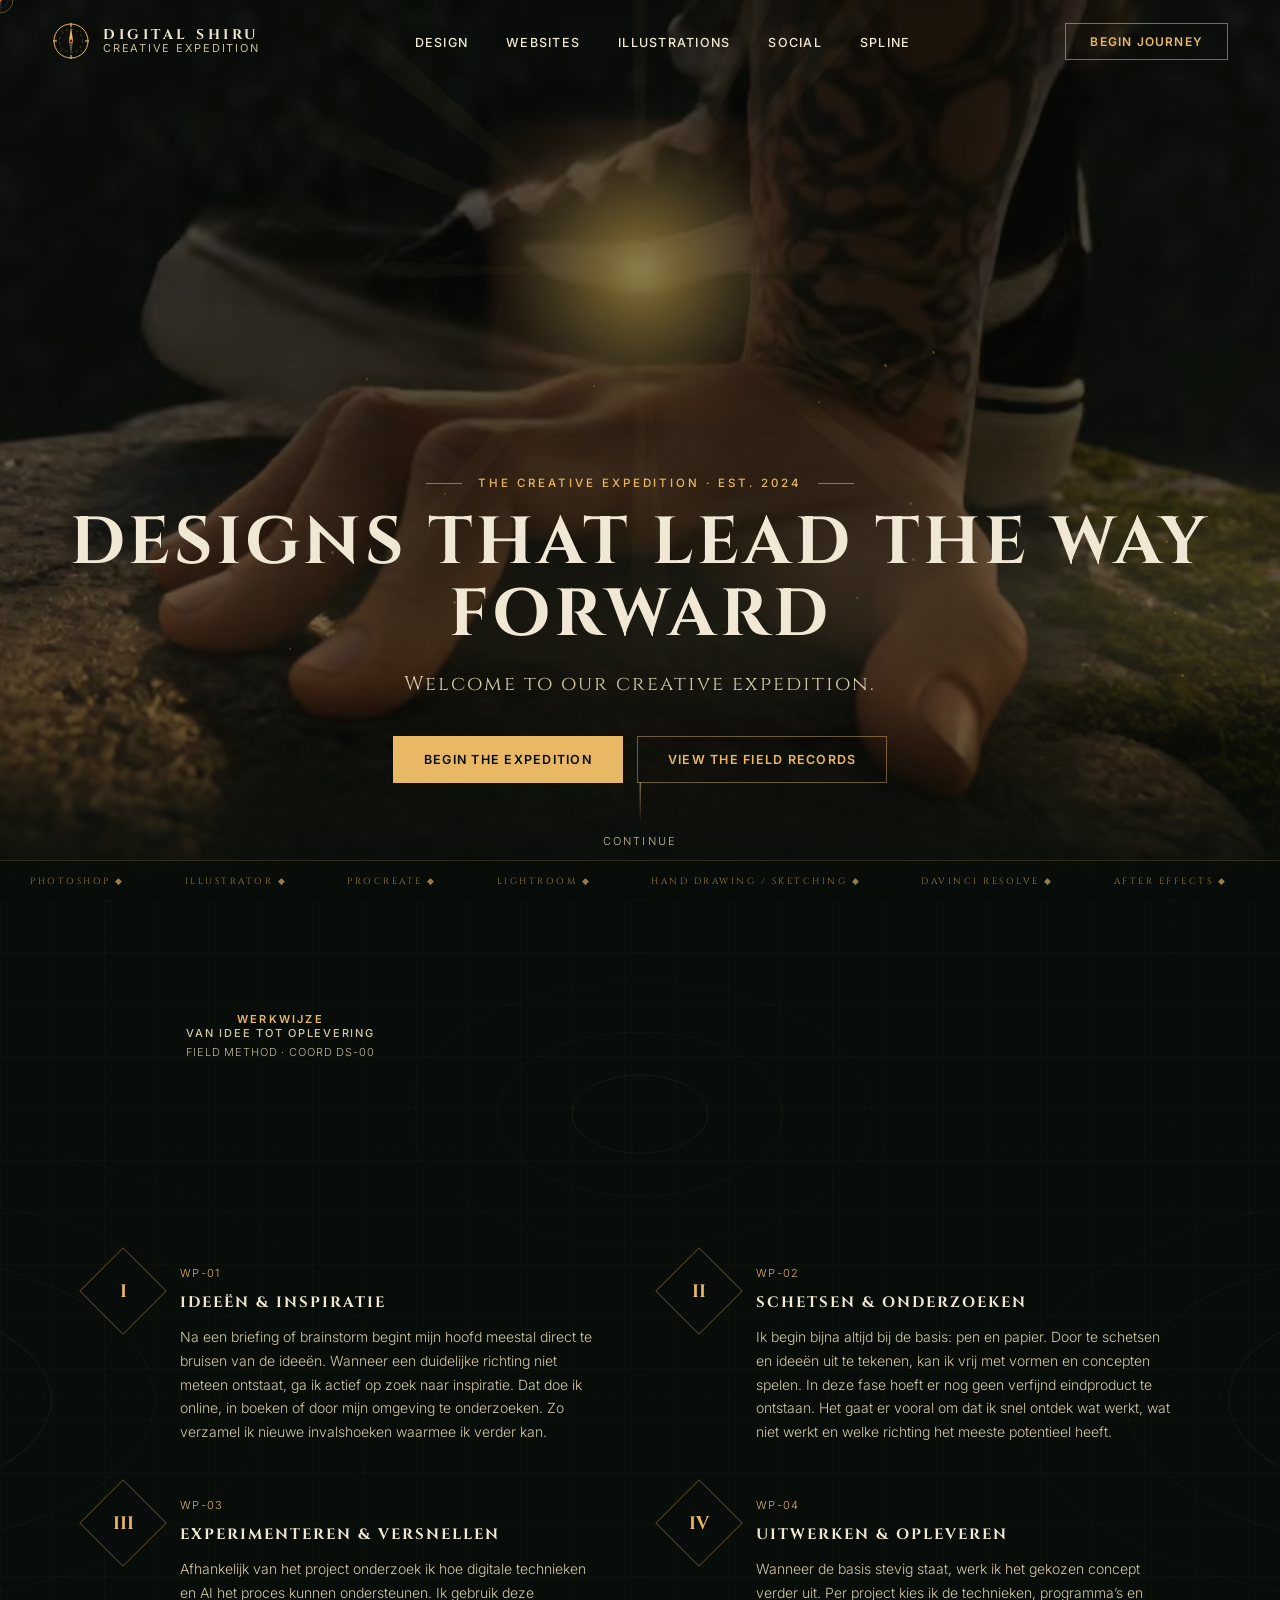
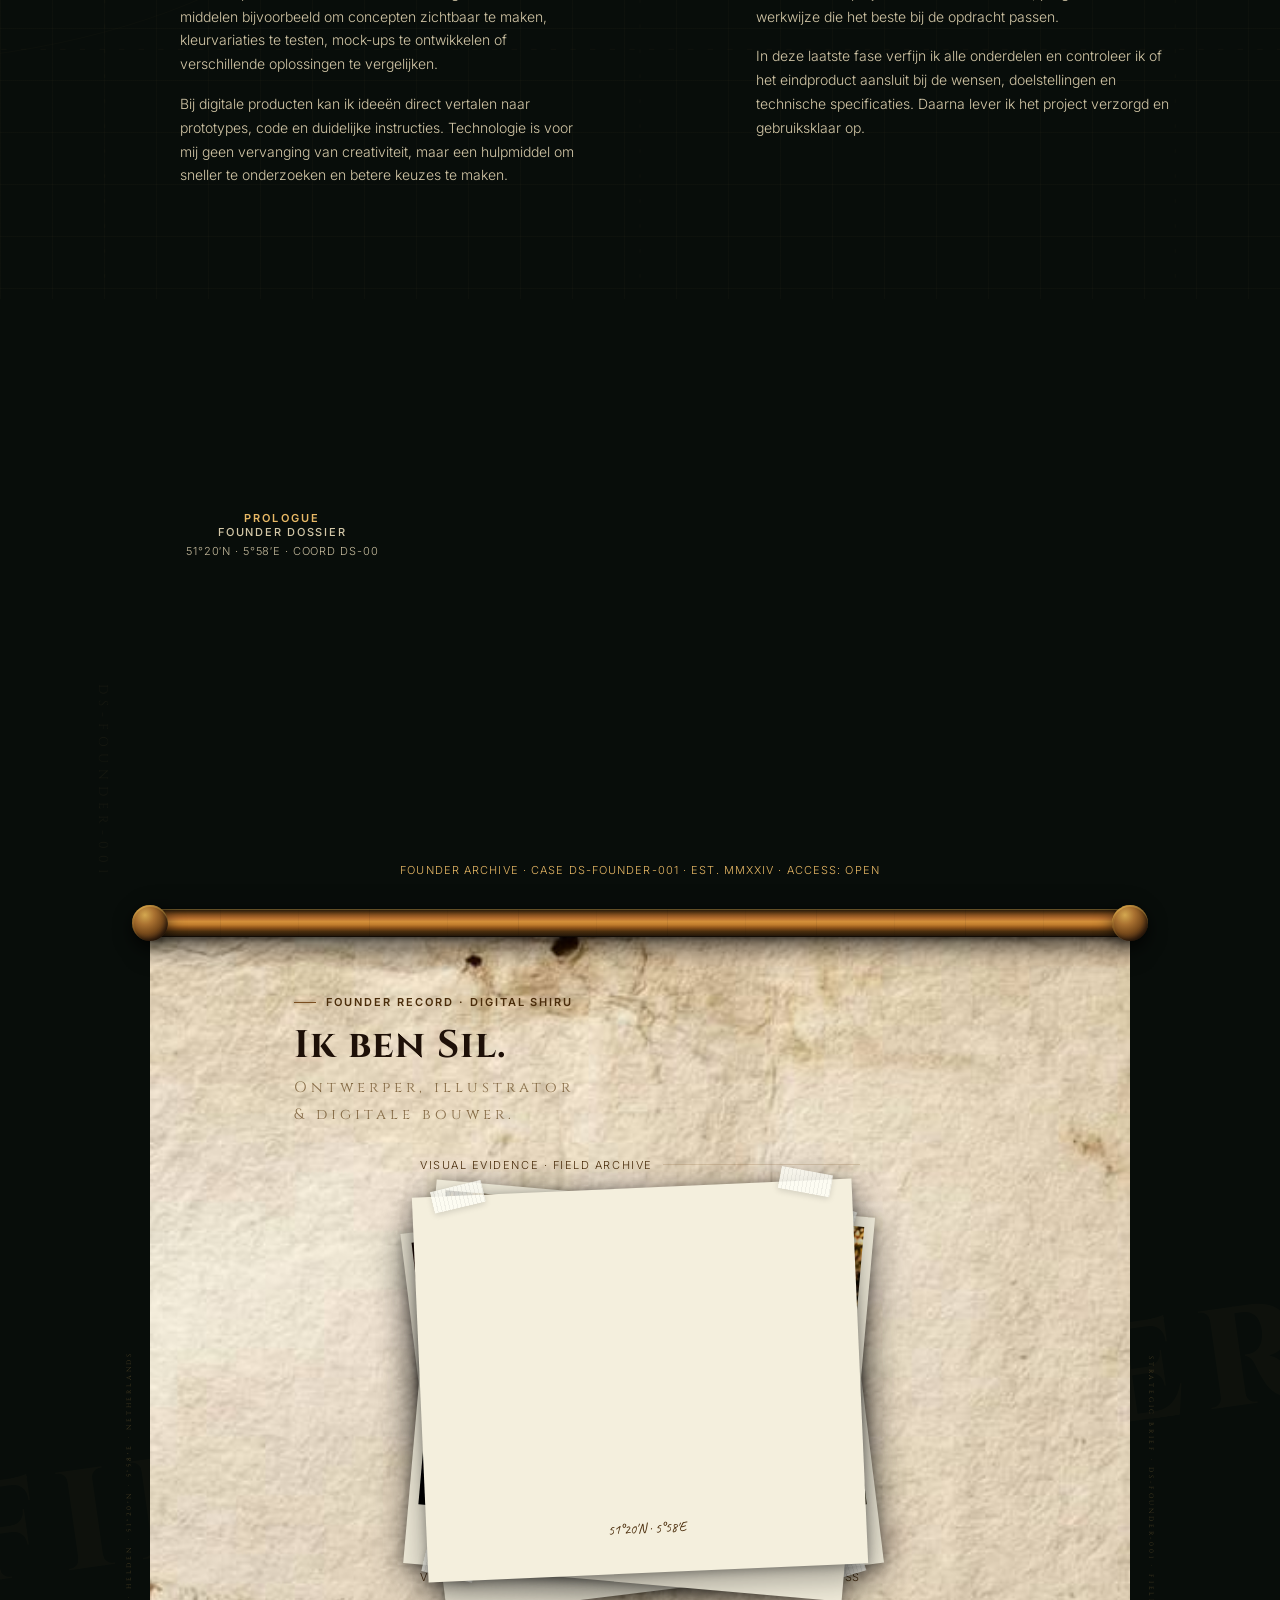
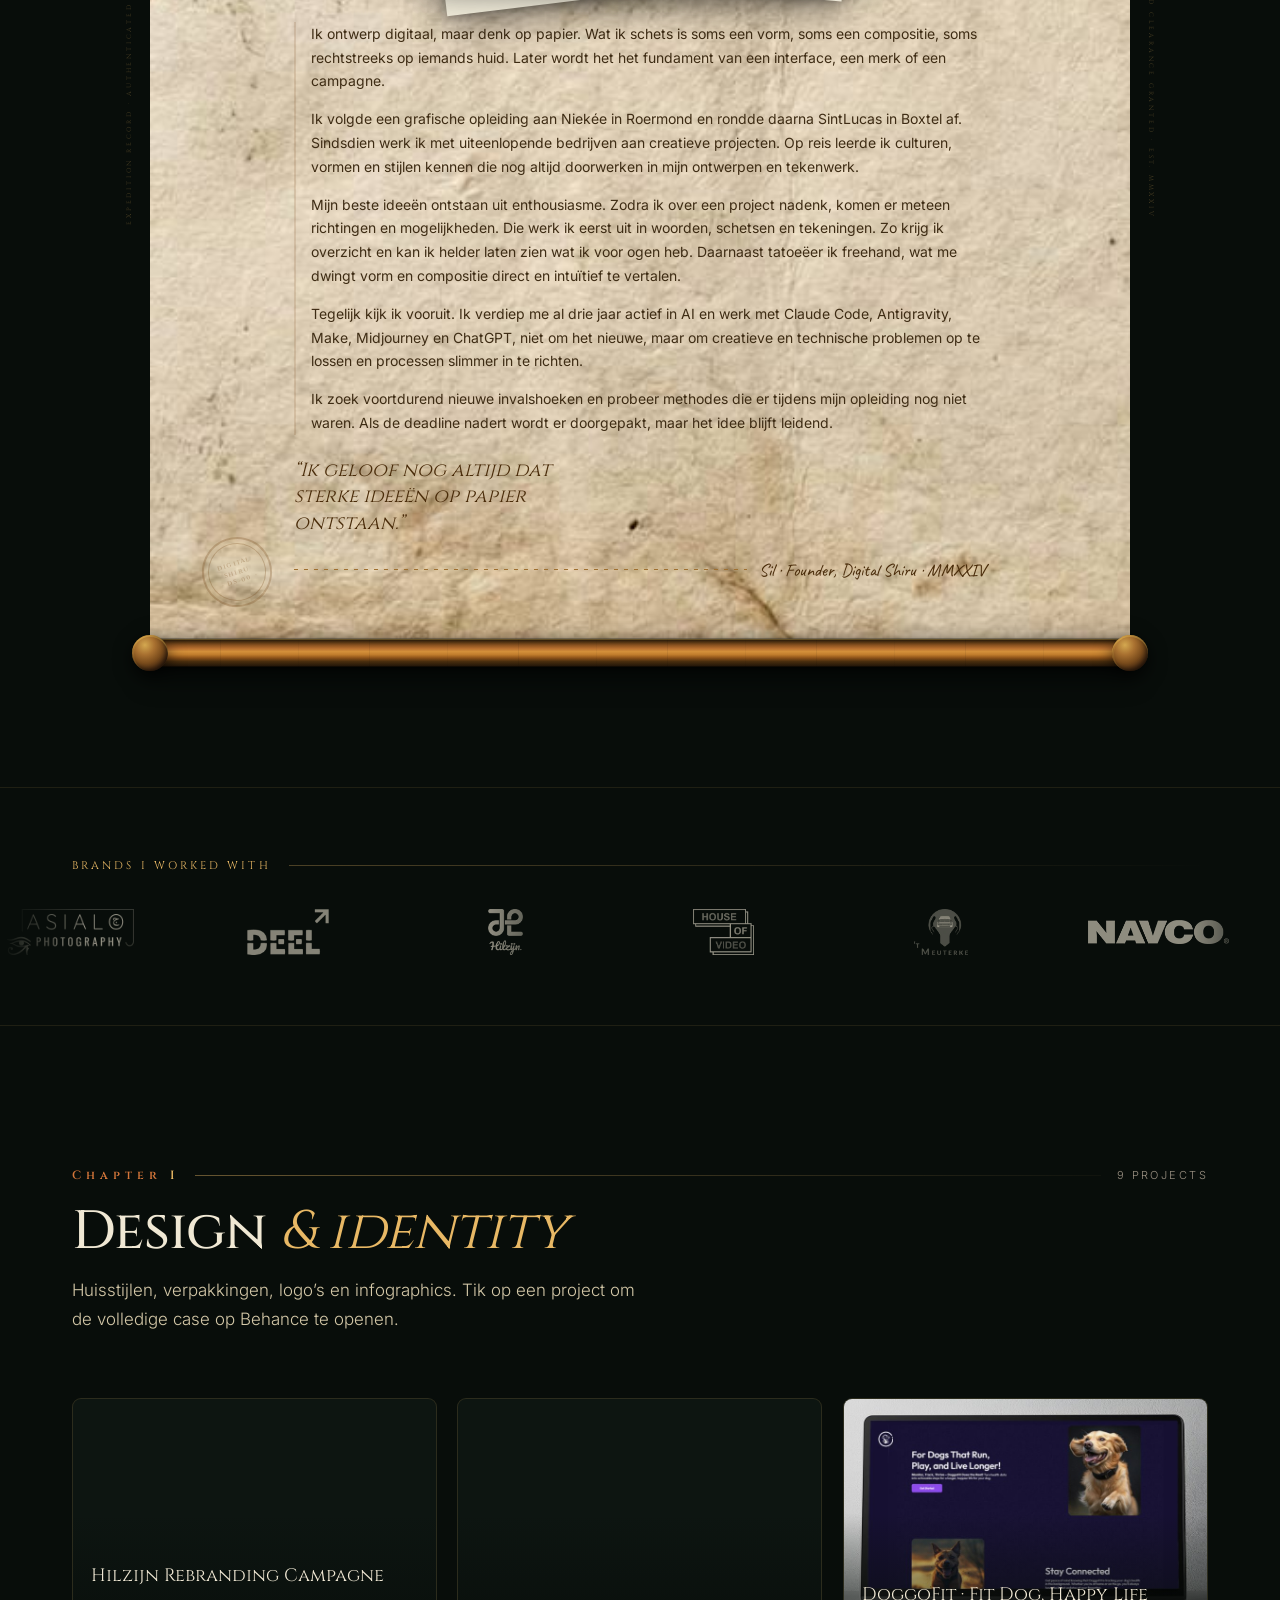
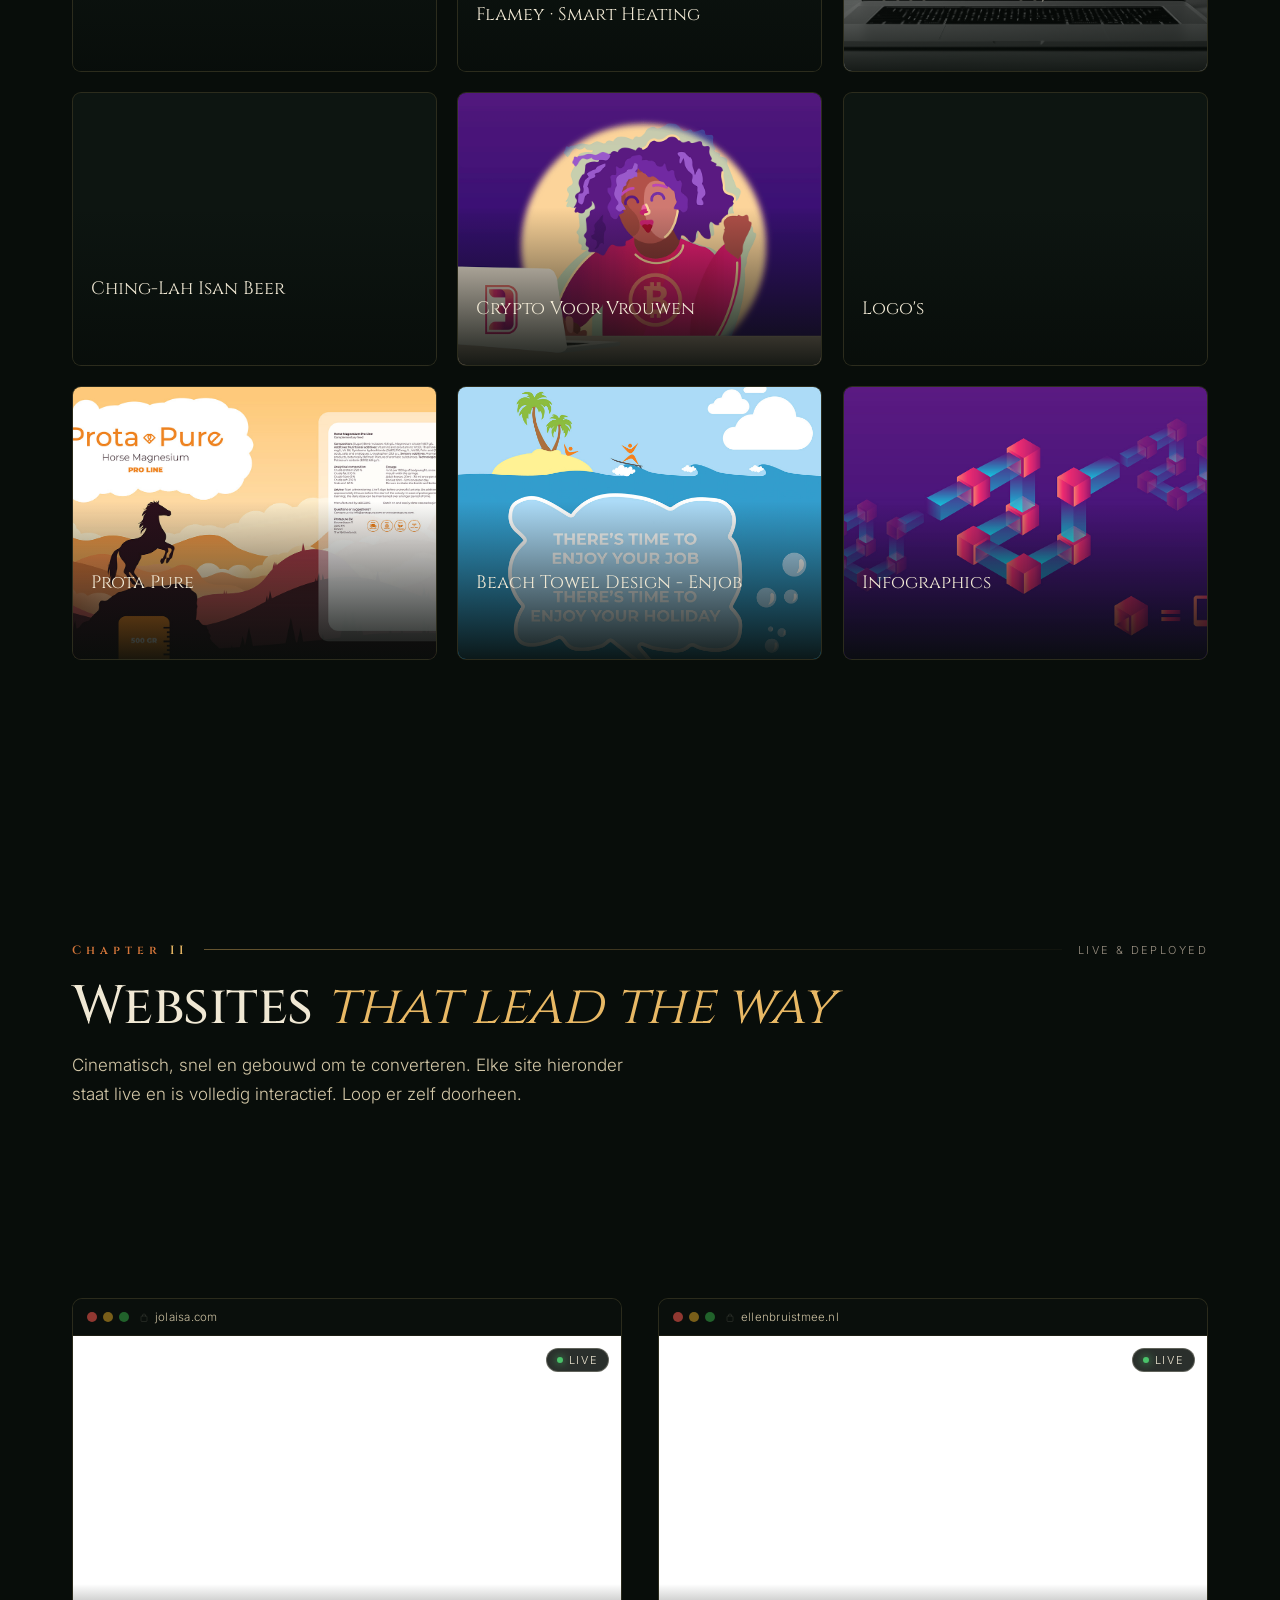
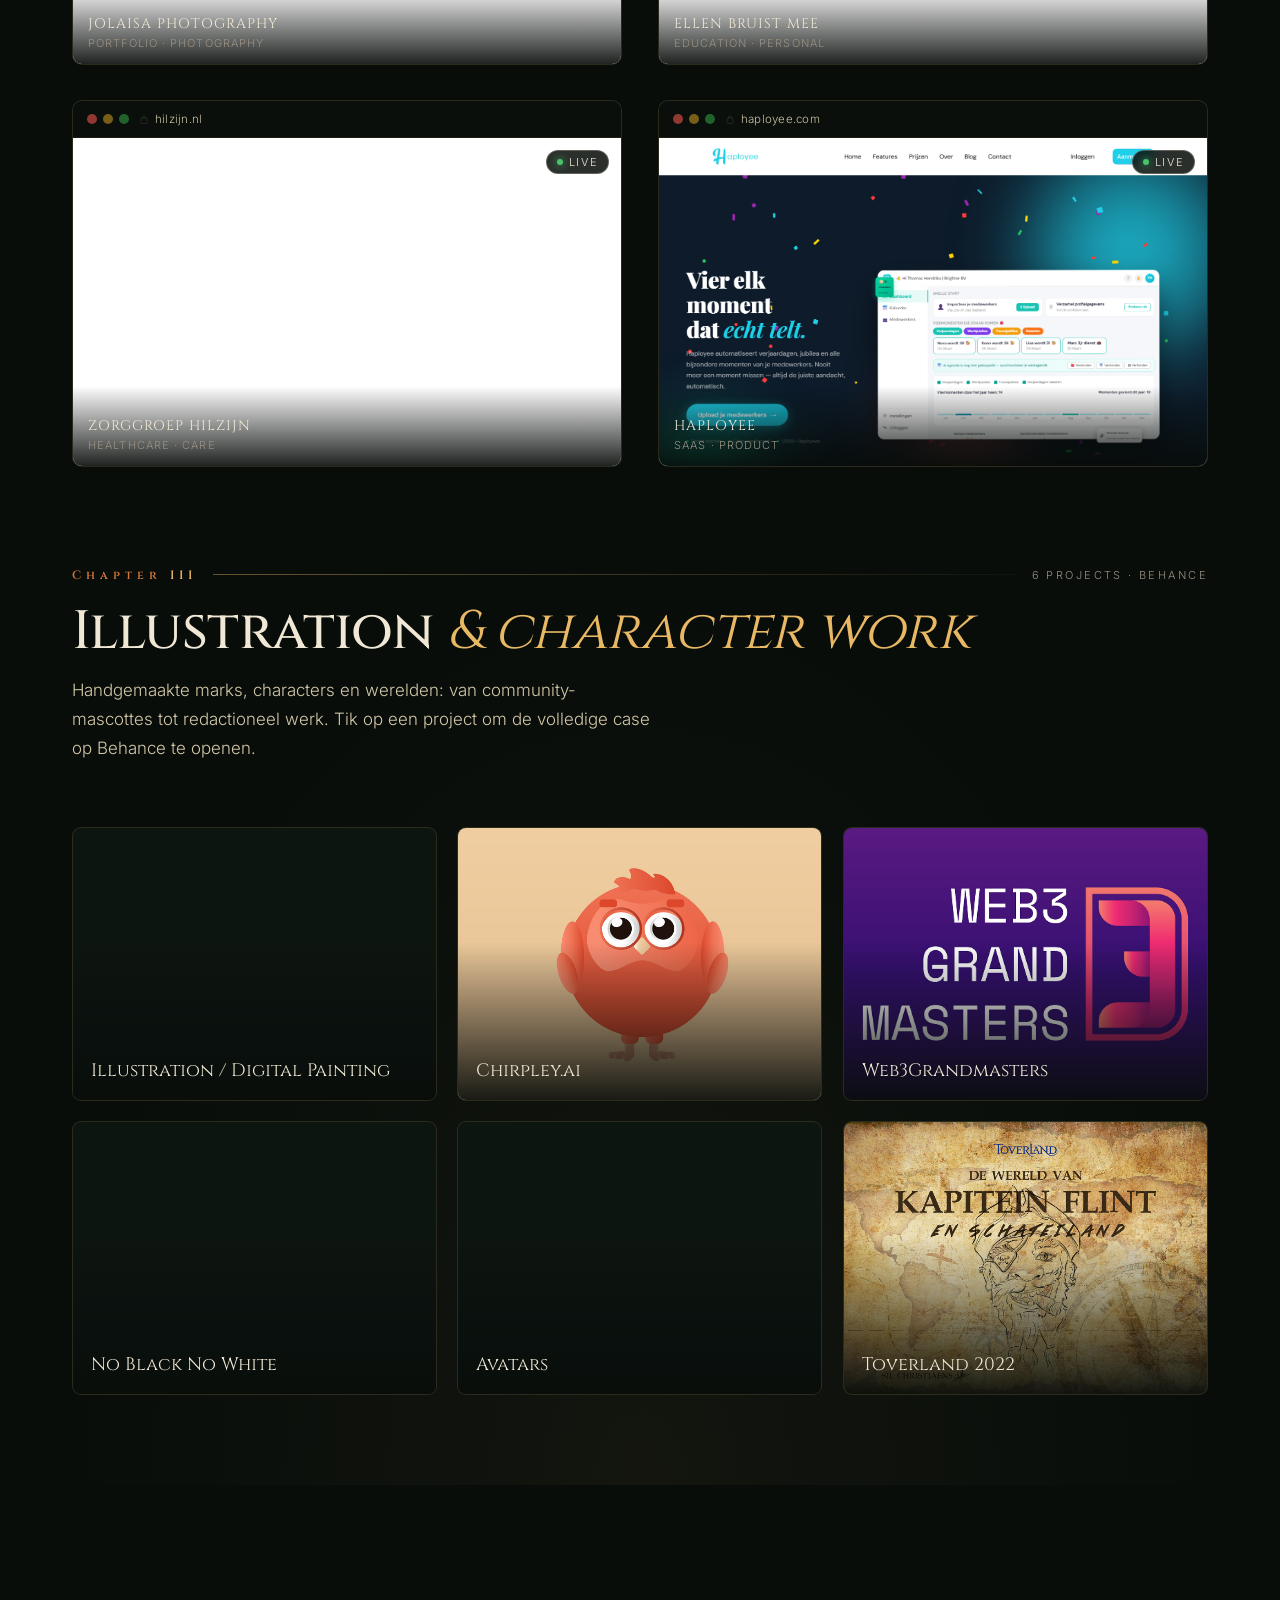
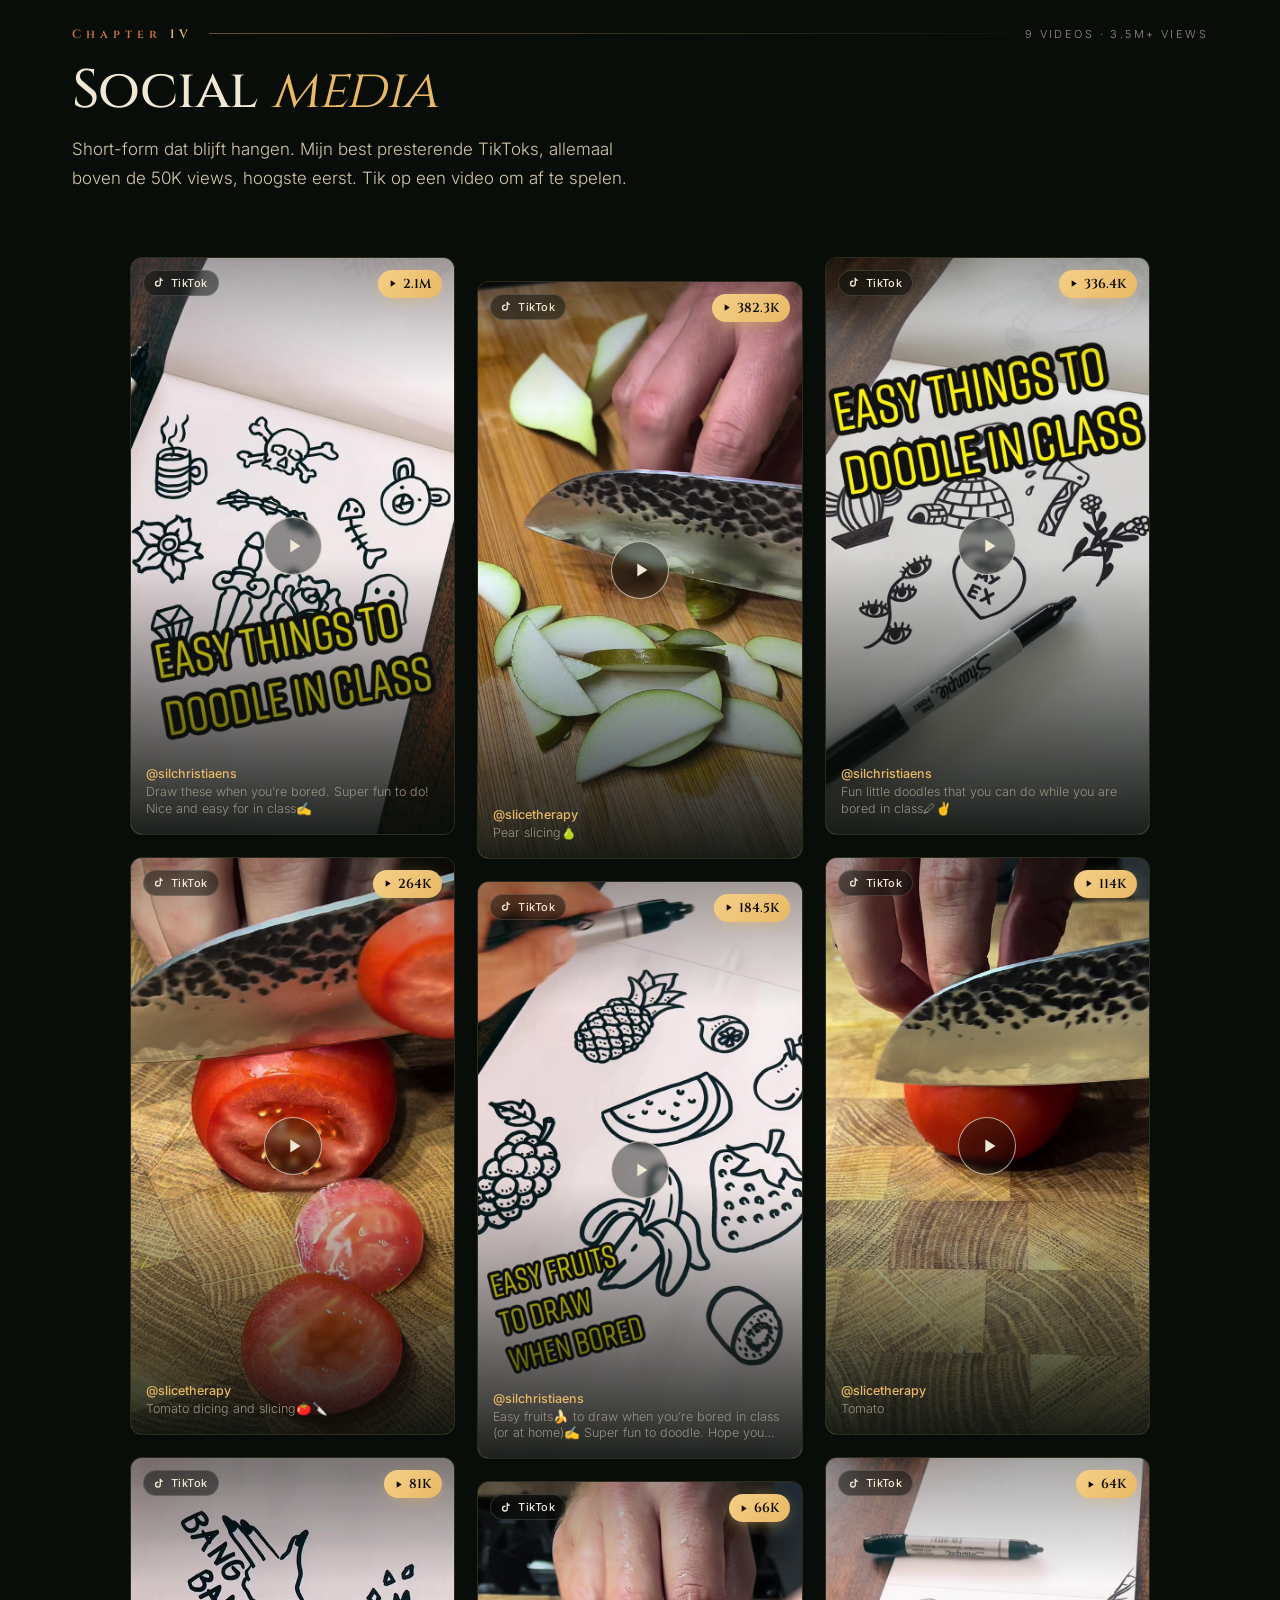
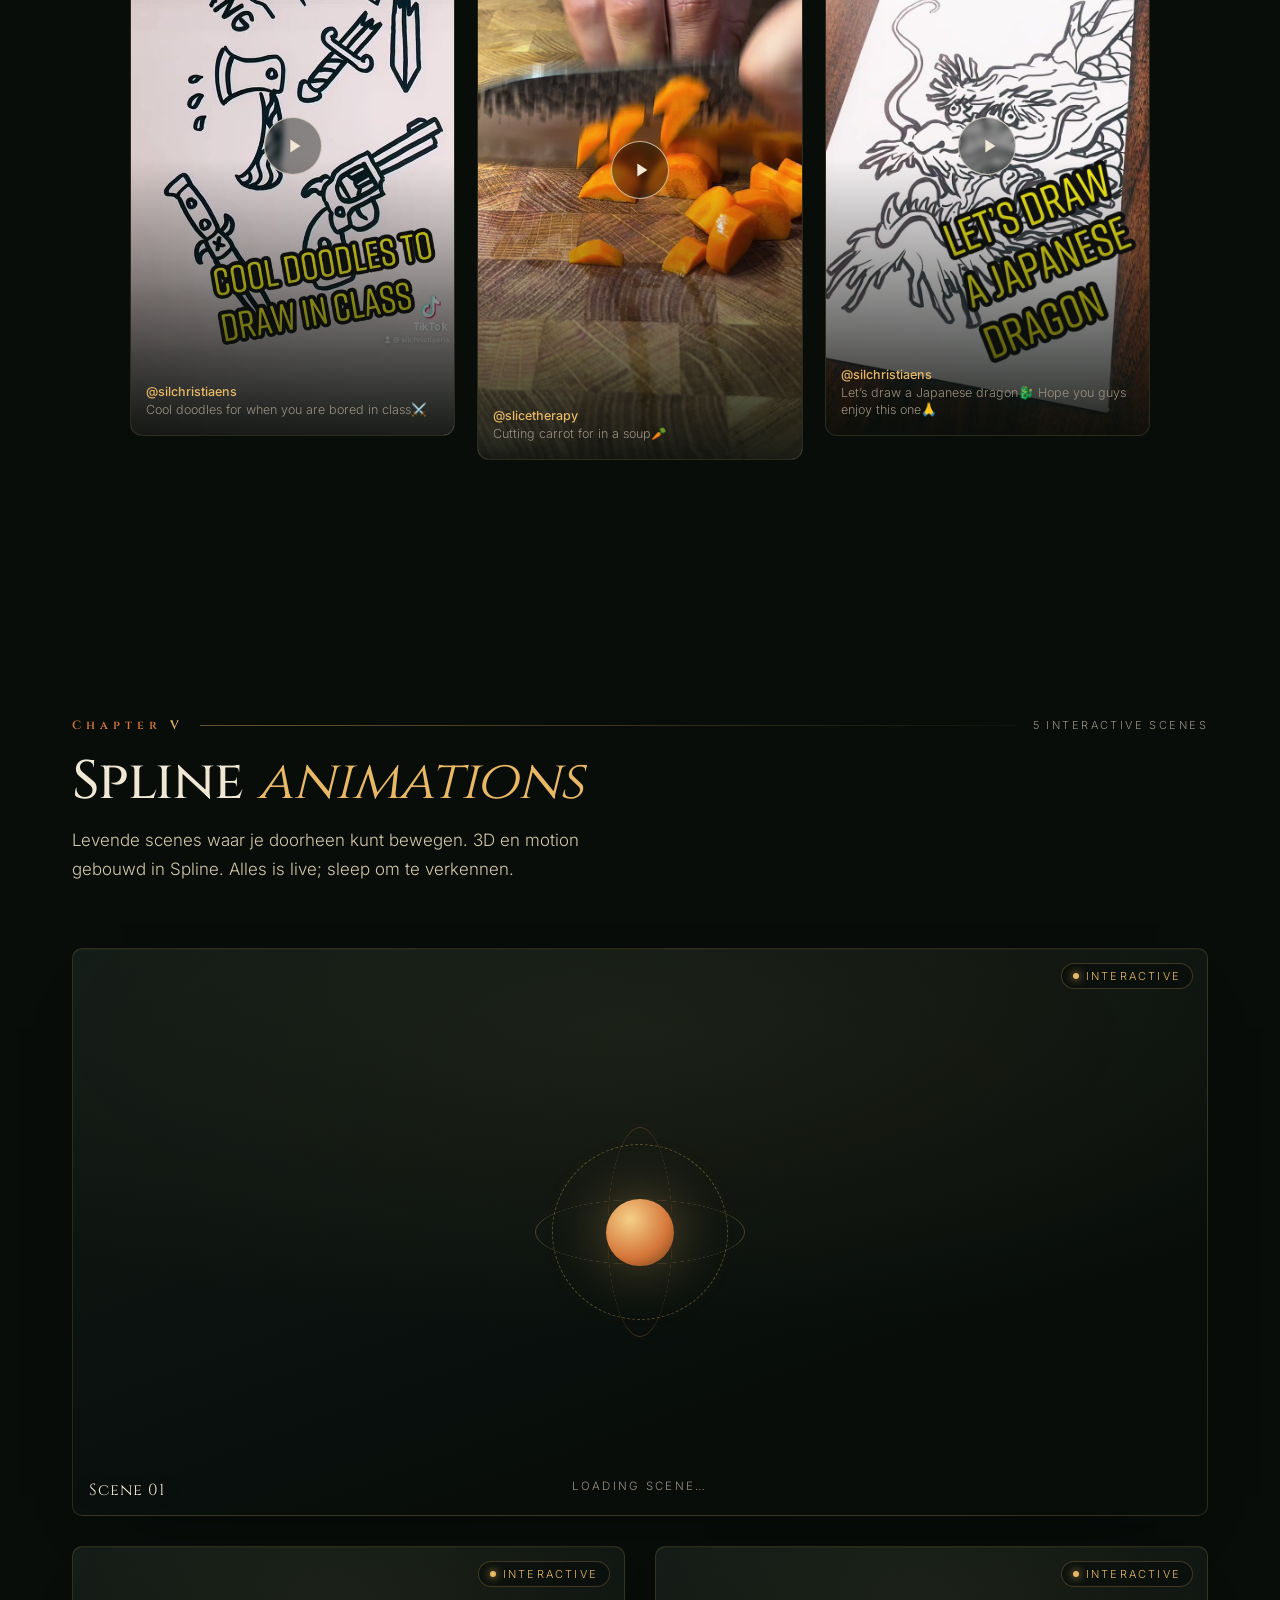
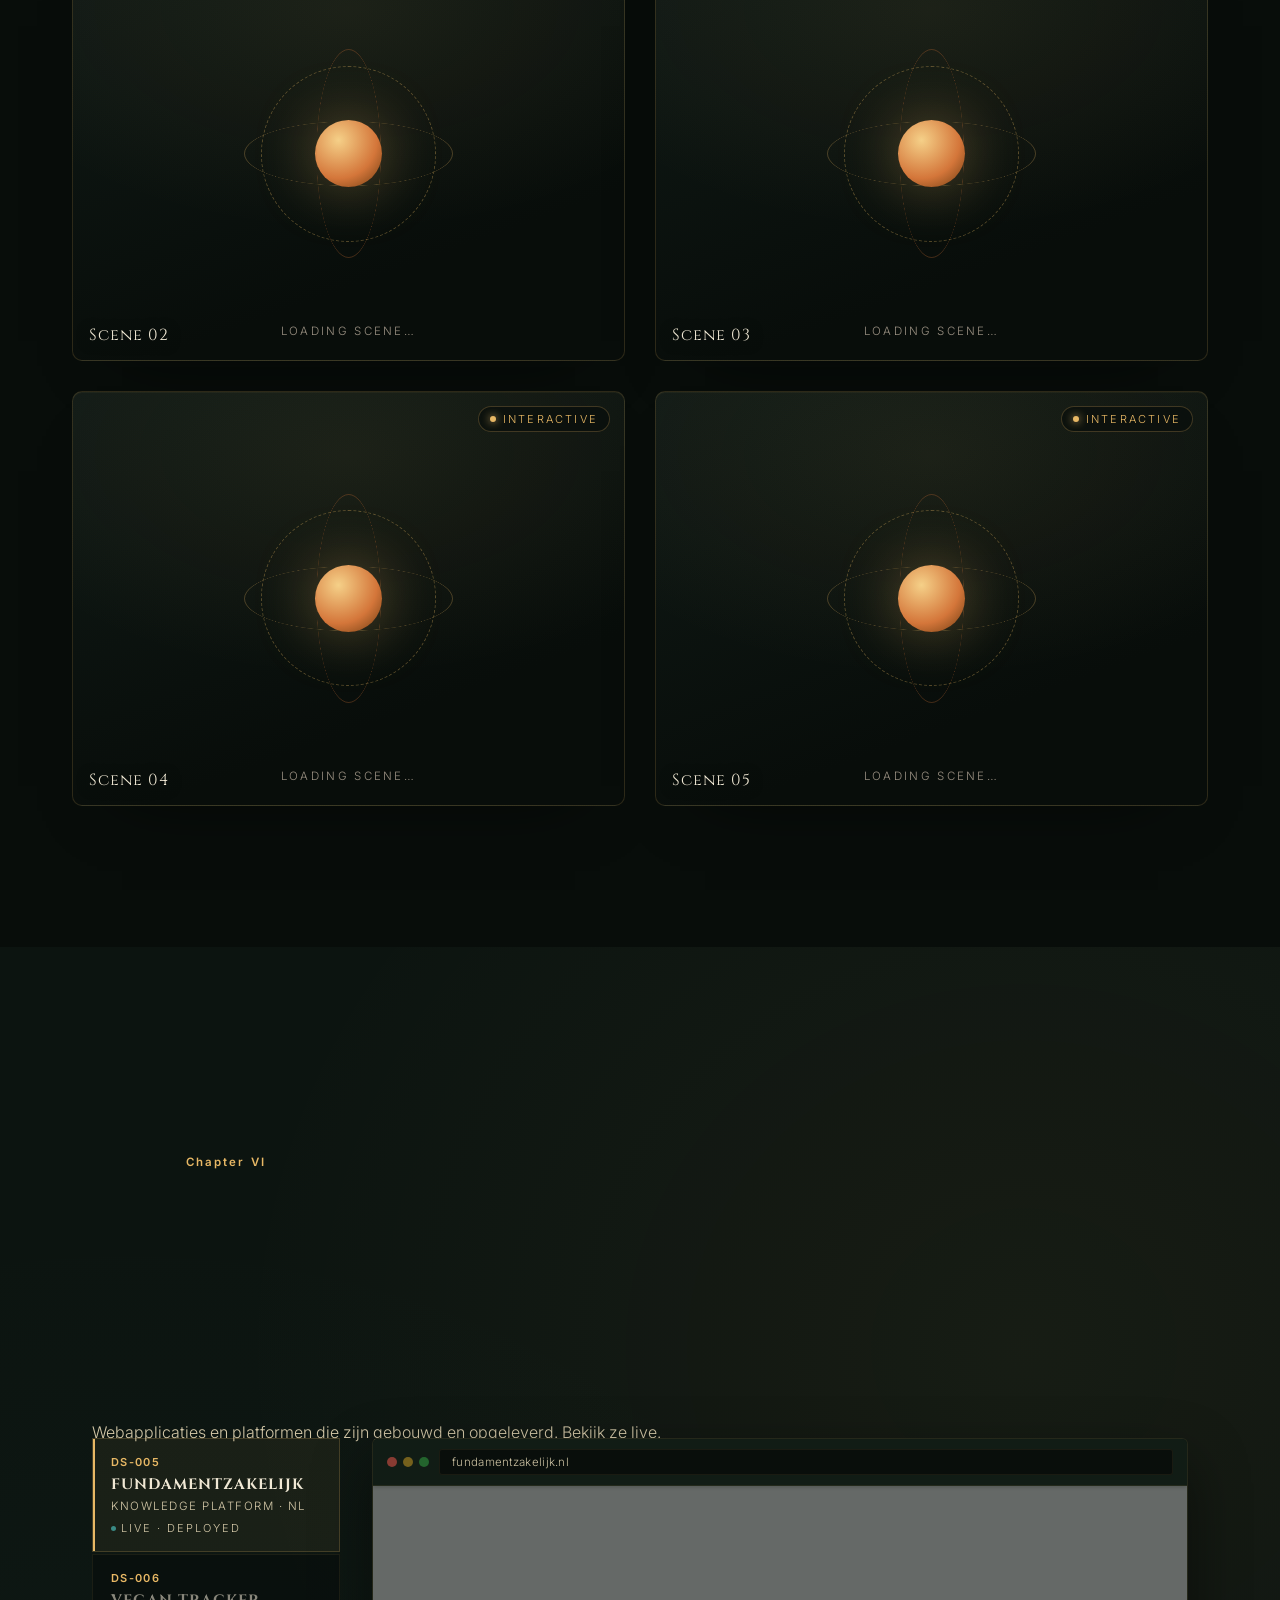
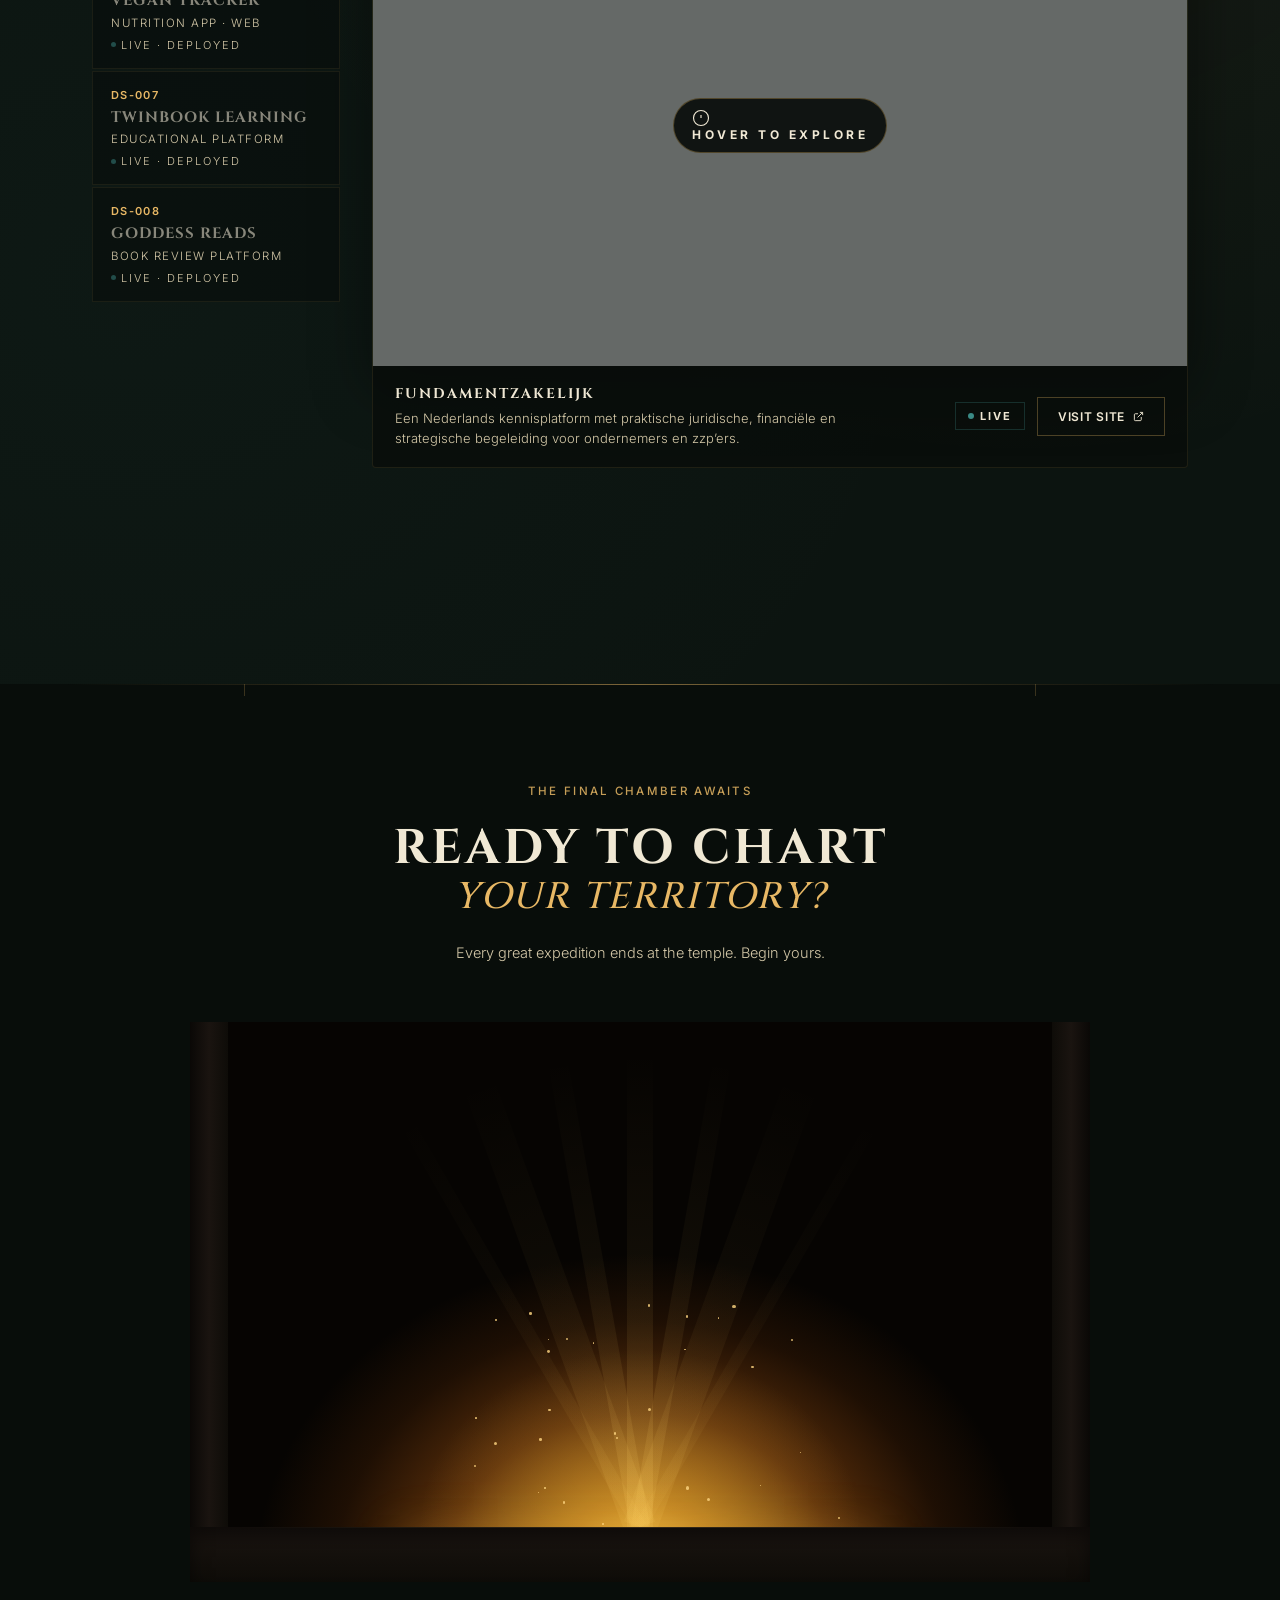
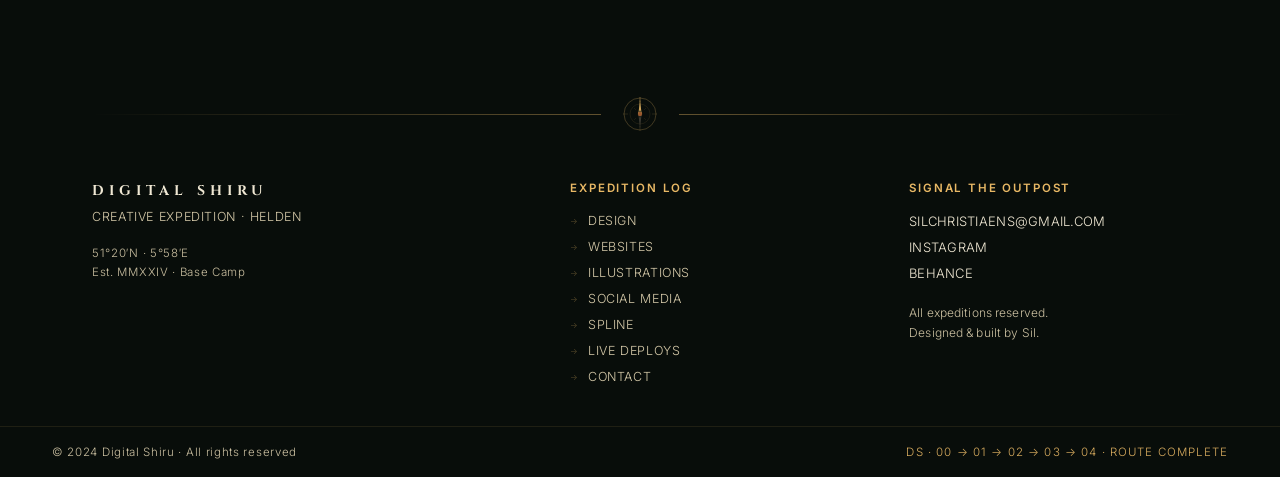
==== index.html @ f734ce42 "Remove dossier band, wire form to Netlify, add favicon, optimise DoggoFit About: dropped the whole d" ====
<!DOCTYPE html>
<html lang="nl">
<head>
  <meta charset="UTF-8" />
  <meta name="viewport" content="width=device-width, initial-scale=1.0" />
  <link rel="icon" href="/favicon.svg" type="image/svg+xml" />
  <link rel="icon" href="/favicon-32.png" sizes="32x32" type="image/png" />
  <link rel="apple-touch-icon" href="/apple-touch-icon.png" />
  <title>Digital Shiru · Creative Expedition</title>
  <meta name="description" content="Cinematic web design and intelligent automation. Welcome to the creative expedition." />
  <link rel="preconnect" href="https://fonts.googleapis.com" />
  <link rel="preconnect" href="https://fonts.gstatic.com" crossorigin />
  <link href="https://fonts.googleapis.com/css2?family=Cinzel:ital,wght@0,400;0,500;0,700;0,800;1,400;1,500;1,700&family=Inter:wght@300;400;500&family=Caveat:wght@500;700&display=swap" rel="stylesheet" />
  <style>
    /* ============================================================
       CSS CUSTOM PROPERTIES — ATMOSPHERIC COLOUR SYSTEM
    ============================================================ */
    :root {
      --sky-top:      #1a2438;
      --sky-mid:      #3d4a5c;
      --sky-low:      #8a7a5c;
      --horizon:      #e8b865;
      --gold:         #e8b865;
      --gold-hi:      #f5d088;
      --ember:        #d4763a;
      --jungle-dark:  #15201a;
      --jungle-deep:  #2a3d2e;
      --bg:           #080d0a;
      --bg-tinted:    #0c1410;
      --stone:        #5a5448;
      --stone-dark:   #2a2620;
      --paper:        #f0e8d4;
      --paper-muted:  #d4c8a8;
      --teal:         #3a8a85;
    }

    /* ============================================================
       RESET & BASE
    ============================================================ */
    *, *::before, *::after { box-sizing: border-box; margin: 0; padding: 0; }
    html { scroll-behavior: smooth; }
    body {
      background: var(--bg);
      color: var(--paper);
      font-family: 'Inter', sans-serif;
      font-weight: 300;
      cursor: none;
      overflow-x: hidden;
      -webkit-font-smoothing: antialiased;
    }
    a, button, [role="button"] { cursor: none; }
    img, svg { display: block; }

    /* ============================================================
       CUSTOM CURSOR
    ============================================================ */
    /* Compass cursor */
    .cursor-compass {
      position: fixed;
      width: 28px;
      height: 28px;
      pointer-events: none;
      z-index: 9999;
      transform: translate(-50%, -50%);
      will-change: left, top;
    }
    .cursor-compass.on-link { filter: drop-shadow(0 0 5px rgba(232,184,101,0.55)); }
    .cursor-compass.on-link .compass-ring { stroke: rgba(232,184,101,0.85); }

    /* Trail dots */
    @keyframes trail-fade {
      0%   { opacity: 0.5; transform: translate(-50%,-50%) scale(1); }
      100% { opacity: 0;   transform: translate(-50%,-50%) scale(0); }
    }
    .cursor-trail-dot {
      position: fixed;
      width: 3px; height: 3px;
      border-radius: 50%;
      border: 1px solid rgba(232,184,101,0.55);
      pointer-events: none;
      z-index: 9995;
      transform: translate(-50%,-50%);
      animation: trail-fade 0.65s ease-out forwards;
    }

    /* ============================================================
       NAVIGATION
    ============================================================ */
    #nav {
      position: fixed;
      top: 0; left: 0; right: 0;
      z-index: 1000;
      padding: 22px 52px;
      display: flex;
      align-items: center;
      justify-content: space-between;
      transition: background 0.5s ease, backdrop-filter 0.5s ease, padding 0.35s ease, border-color 0.5s ease;
      border-bottom: 1px solid transparent;
    }
    #nav.scrolled {
      background: rgba(8, 13, 10, 0.88);
      backdrop-filter: blur(18px);
      -webkit-backdrop-filter: blur(18px);
      padding: 14px 52px;
      border-bottom-color: rgba(232, 184, 101, 0.1);
    }

    .nav-logo { display: flex; align-items: center; gap: 13px; text-decoration: none; }
    @keyframes compass-spin {
      0%   { transform: rotate(0deg); }
      15%  { transform: rotate(38deg); }
      35%  { transform: rotate(22deg); }
      55%  { transform: rotate(62deg); }
      75%  { transform: rotate(44deg); }
      100% { transform: rotate(360deg); }
    }
    .nav-logo:hover svg {
      animation: compass-spin 1.4s cubic-bezier(0.45, 0.05, 0.55, 0.95) infinite;
      transform-origin: center;
    }
    .nav-logo-text { display: flex; flex-direction: column; gap: 1px; }
    .nav-brand {
      font-family: 'Cinzel', serif;
      font-weight: 700;
      font-size: 14px;
      letter-spacing: 3.5px;
      text-transform: uppercase;
      color: var(--paper);
      line-height: 1;
    }
    .nav-sub {
      font-family: 'Cinzel', serif;
      font-size: 7.5px;
      letter-spacing: 3.5px;
      text-transform: uppercase;
      color: var(--gold);
      opacity: 0.85;
      line-height: 1;
    }

    .nav-links {
      display: flex;
      align-items: center;
      gap: 38px;
      list-style: none;
    }
    .nav-links a {
      font-family: 'Cinzel', serif;
      font-size: 9px;
      font-weight: 500;
      letter-spacing: 3px;
      text-transform: uppercase;
      color: var(--paper-muted);
      text-decoration: none;
      position: relative;
      padding-bottom: 3px;
      transition: color 0.25s;
    }
    .nav-links a::after {
      content: '';
      position: absolute;
      bottom: 0; left: 0;
      width: 0; height: 1px;
      background: var(--gold);
      transition: width 0.35s cubic-bezier(.16,1,.3,1);
    }
    .nav-links a:hover { color: var(--gold); }
    .nav-links a:hover::after { width: 100%; }

    .btn-nav {
      font-family: 'Cinzel', serif;
      font-size: 9px;
      font-weight: 700;
      letter-spacing: 2.5px;
      text-transform: uppercase;
      color: var(--gold);
      background: transparent;
      border: 1px solid rgba(232,184,101,0.55);
      padding: 10px 24px;
      text-decoration: none;
      transition: background 0.25s, color 0.25s, border-color 0.25s, box-shadow 0.25s;
      display: inline-block;
      position: relative;
    }
    .btn-nav::after {
      content: '';
      position: absolute;
      inset: 0;
      background: var(--gold);
      transform: scaleX(0);
      transform-origin: left;
      transition: transform 0.32s cubic-bezier(.16,1,.3,1);
      z-index: -1;
    }
    .btn-nav:hover {
      color: var(--bg);
      border-color: var(--gold);
      box-shadow: 0 0 20px rgba(232,184,101,0.18);
    }
    .btn-nav:hover::after { transform: scaleX(1); }

    .hamburger {
      display: none;
      flex-direction: column;
      gap: 5px;
      background: none;
      border: none;
      padding: 4px;
    }
    .hamburger span { display: block; width: 22px; height: 1px; background: var(--gold); }

    /* ============================================================
       HERO — CINEMATIC SCENE
    ============================================================ */
    #hero {
      position: relative;
      width: 100%;
      height: 100vh;
      min-height: 700px;
      overflow: hidden;
    }

    /* Layer 1 — Sky */
    /* Layer 0 — Background video */
    .hero-video {
      position: absolute;
      inset: 0;
      width: 100%;
      height: 100%;
      object-fit: cover;
      object-position: center;
      pointer-events: none;
      z-index: 0;
    }
    .hero-video-overlay {
      position: absolute;
      inset: 0;
      background: rgba(8, 13, 10, 0.45);
      pointer-events: none;
      z-index: 1;
    }

    .hero-sky {
      position: absolute;
      inset: 0;
      mix-blend-mode: multiply;
      opacity: 0.6;
      background: linear-gradient(
        to bottom,
        #1a2438  0%,
        #263040  18%,
        #3d4a5c  34%,
        #5e6a5e  48%,
        #8a7a5c  62%,
        #c49a4a  76%,
        #e0a845  86%,
        #e8b865  93%,
        #d4763a  100%
      );
    }

    /* Layer 2 — Sun */
    .hero-sun {
      position: absolute;
      width: 300px;
      height: 300px;
      left: 50%;
      top: 30%;
      transform: translate(-50%, -50%);
      background: radial-gradient(
        circle,
        rgba(255, 228, 140, 0.98) 0%,
        rgba(248, 200, 90,  0.75) 18%,
        rgba(232, 184, 101, 0.45) 42%,
        rgba(212, 118, 58,  0.18) 68%,
        transparent 100%
      );
      filter: blur(6px);
      animation: sunPulse 6s ease-in-out infinite;
      pointer-events: none;
    }
    @keyframes sunPulse {
      0%,100% { transform: translate(-50%, -50%) scale(1);    opacity: 0.88; }
      50%      { transform: translate(-50%, -50%) scale(1.07); opacity: 1;    }
    }

    /* Layer 3 — Sun Rays */
    .hero-rays {
      position: absolute;
      left: 50%;
      top: 30%;
      width: 900px;
      height: 900px;
      transform: translate(-50%, -50%);
      opacity: 0.07;
      animation: raysRotate 80s linear infinite;
      pointer-events: none;
    }
    @keyframes raysRotate {
      from { transform: translate(-50%, -50%) rotate(0deg); }
      to   { transform: translate(-50%, -50%) rotate(360deg); }
    }

    /* Layer 4-6 — Mountain silhouettes */

    /* Layer 9 — Mist */
    .mist {
      position: absolute;
      width: 220%;
      left: -10%;
      pointer-events: none;
    }
    .mist-1 {
      top: 54%;
      height: 180px;
      background: linear-gradient(
        to right,
        transparent 0%,
        rgba(195, 175, 120, 0.10) 20%,
        rgba(220, 200, 145, 0.17) 50%,
        rgba(195, 175, 120, 0.10) 80%,
        transparent 100%
      );
      filter: blur(26px);
      animation: mistDrift 30s ease-in-out infinite;
    }
    .mist-2 {
      top: 62%;
      height: 160px;
      background: linear-gradient(
        to right,
        transparent 0%,
        rgba(175, 155, 100, 0.08) 25%,
        rgba(210, 188, 135, 0.13) 50%,
        rgba(175, 155, 100, 0.08) 75%,
        transparent 100%
      );
      filter: blur(22px);
      animation: mistDrift2 38s ease-in-out infinite;
    }
    @keyframes mistDrift  {
      0%,100% { transform: translateX(0);   }
      50%     { transform: translateX(-12%); }
    }
    @keyframes mistDrift2 {
      0%,100% { transform: translateX(-6%); }
      50%     { transform: translateX(6%);  }
    }

    /* Layer 10 — Dust particles */
    .dust-particle {
      position: absolute;
      border-radius: 50%;
      background: rgba(232, 184, 101, 0.55);
      animation: dustFloat var(--d, 9s) ease-in-out var(--dl, 0s) infinite;
      pointer-events: none;
    }
    @keyframes dustFloat {
      0%   { transform: translateY(0)     translateX(0);        opacity: 0;   }
      15%  { opacity: 0.85; }
      85%  { opacity: 0.45; }
      100% { transform: translateY(-90px) translateX(var(--dx, 15px)); opacity: 0; }
    }

    /* Layer 12 — Hero content */
    .hero-content {
      position: absolute;
      bottom: 13%;
      left: 0; right: 0;
      display: flex;
      flex-direction: column;
      align-items: center;
      text-align: center;
      padding: 0 24px;
      z-index: 10;
      pointer-events: none;
    }
    .hero-content > * { pointer-events: auto; }

    .hero-eyebrow {
      display: flex;
      align-items: center;
      gap: 16px;
      font-family: 'Cinzel', serif;
      font-size: 8.5px;
      font-weight: 500;
      letter-spacing: 5px;
      text-transform: uppercase;
      color: var(--gold);
      margin-bottom: 18px;
      opacity: 0.9;
    }
    .eyebrow-line {
      width: 36px;
      height: 1px;
      background: var(--gold);
      opacity: 0.55;
    }

    .hero-h1 {
      font-family: 'Cinzel', serif;
      font-weight: 700;
      font-size: clamp(30px, 5.2vw, 70px);
      letter-spacing: 4px;
      text-transform: uppercase;
      color: var(--paper);
      line-height: 1.08;
      margin-bottom: 6px;
    }
    .hero-h1-accent {
      display: block;
      font-family: 'Cinzel', serif;
      font-style: italic;
      font-weight: 500;
      font-size: clamp(22px, 3.8vw, 52px);
      letter-spacing: 3px;
      color: var(--gold);
      margin-bottom: 22px;
    }

    .hero-sub {
      font-size: clamp(14px, 1.6vw, 20px);
      font-weight: 300;
      font-family: 'Cinzel', serif;
      letter-spacing: 2px;
      color: var(--paper-muted);
      line-height: 1.6;
      margin-top: 10px;
      margin-bottom: 36px;
    }

    .hero-ctas { display: flex; gap: 14px; flex-wrap: wrap; justify-content: center; }

    /* Layer 13 — Scroll indicator */
    .scroll-indicator {
      position: absolute;
      bottom: 52px;
      left: 50%;
      transform: translateX(-50%);
      display: flex;
      flex-direction: column;
      align-items: center;
      gap: 10px;
      z-index: 10;
      pointer-events: none;
    }
    .scroll-line {
      width: 1px;
      height: 42px;
      background: linear-gradient(to bottom, rgba(232,184,101,0.8), transparent);
      animation: scrollPulse 2.2s ease-in-out infinite;
    }
    @keyframes scrollPulse {
      0%,100% { opacity: 0.4; }
      50%     { opacity: 1;   }
    }
    .scroll-label {
      font-family: 'Cinzel', serif;
      font-size: 7.5px;
      letter-spacing: 3.5px;
      text-transform: uppercase;
      color: var(--gold);
      opacity: 0.65;
    }

    /* Layer 14 — Journal strip */
    .journal-strip {
      position: absolute;
      bottom: 0; left: 0; right: 0;
      height: 40px;
      background: rgba(8, 13, 10, 0.7);
      border-top: 1px solid rgba(232, 184, 101, 0.18);
      overflow: hidden;
      display: flex;
      align-items: center;
      z-index: 10;
    }
    .marquee-track {
      display: flex;
      animation: marqueeRoll 24s linear infinite;
      white-space: nowrap;
    }
    .marquee-item {
      font-family: 'Cinzel', serif;
      font-size: 9px;
      letter-spacing: 2.5px;
      text-transform: uppercase;
      color: var(--gold);
      opacity: 0.65;
      padding: 0 30px;
    }
    @keyframes marqueeRoll {
      from { transform: translateX(0); }
      to   { transform: translateX(-50%); }
    }

    /* ============================================================
       SHARED BUTTONS
    ============================================================ */
    .btn-primary {
      font-family: 'Cinzel', serif;
      font-size: 10.5px;
      font-weight: 700;
      letter-spacing: 2px;
      text-transform: uppercase;
      color: var(--bg);
      background: var(--gold);
      border: 1px solid var(--gold);
      padding: 15px 30px;
      text-decoration: none;
      display: inline-block;
      transition: transform 0.2s, box-shadow 0.2s, background 0.2s;
    }
    .btn-primary:hover {
      transform: translateY(-2px);
      box-shadow: 0 8px 28px rgba(232, 184, 101, 0.38);
      background: var(--gold-hi);
      border-color: var(--gold-hi);
    }
    .btn-secondary {
      font-family: 'Cinzel', serif;
      font-size: 10.5px;
      font-weight: 700;
      letter-spacing: 2px;
      text-transform: uppercase;
      color: var(--gold);
      background: transparent;
      border: 1px solid rgba(232, 184, 101, 0.45);
      padding: 15px 30px;
      text-decoration: none;
      display: inline-block;
      transition: transform 0.2s, box-shadow 0.2s, border-color 0.2s;
    }
    .btn-secondary:hover {
      transform: translateY(-2px);
      border-color: var(--gold);
      box-shadow: 0 6px 20px rgba(232, 184, 101, 0.15);
    }

    /* ============================================================
       SHARED SECTION STRUCTURE
    ============================================================ */
    .section-wrap {
      padding: 112px 52px;
      max-width: 1200px;
      margin: 0 auto;
    }

    .chapter-label {
      display: flex;
      align-items: center;
      gap: 22px;
      margin-bottom: 44px;
    }
    .chapter-bar { flex: 1; max-width: 72px; height: 1px; background: var(--gold); opacity: 0.45; }
    .chapter-text { text-align: center; }
    .chapter-num {
      display: block;
      font-family: 'Cinzel', serif;
      font-size: 8.5px;
      font-weight: 700;
      letter-spacing: 4.5px;
      text-transform: uppercase;
      color: var(--gold);
      opacity: 0.8;
    }
    .chapter-name {
      display: block;
      font-family: 'Cinzel', serif;
      font-size: 13px;
      font-weight: 500;
      letter-spacing: 3.5px;
      text-transform: uppercase;
      color: var(--paper-muted);
      opacity: 0.7;
    }

    .section-h2 {
      font-family: 'Cinzel', serif;
      font-weight: 700;
      font-size: clamp(26px, 3.8vw, 50px);
      letter-spacing: 3px;
      text-transform: uppercase;
      color: var(--paper);
      line-height: 1.12;
      margin-bottom: 60px;
    }
    .section-h2 .accent {
      display: block;
      font-style: italic;
      font-weight: 500;
      font-size: 0.78em;
      letter-spacing: 2px;
      color: var(--gold);
    }

    /* ============================================================
       SCROLL REVEAL
    ============================================================ */
    .reveal {
      opacity: 0;
      transform: translateY(52px);
      transition: opacity 1s cubic-bezier(.16,1,.3,1),
                  transform 1s cubic-bezier(.16,1,.3,1);
    }
    .reveal.visible { opacity: 1; transform: translateY(0); }
    .reveal.d1  { transition-delay: 0.10s; }
    .reveal.d2  { transition-delay: 0.20s; }
    .reveal.d3  { transition-delay: 0.30s; }

    /* ============================================================
       PROLOGUE — ABOUT (Parchment Scroll)
    ============================================================ */
    #about {
      background: var(--bg);
      padding: 100px 0 120px;
      position: relative;
    }

    .parchment-stage {
      max-width: 1060px;
      margin: 0 auto;
      padding: 0 40px;
      position: relative;
    }

    /* Wooden scroll rods — dark aged oak, strong 3-D cylinder */
    .scroll-rod {
      position: relative;
      height: 28px;
      background:
        /* faint vertical wood grain */
        repeating-linear-gradient(
          90deg,
          transparent 0px, transparent 70px,
          rgba(0,0,0,0.07) 70px, rgba(0,0,0,0.07) 71px,
          transparent 71px, transparent 148px,
          rgba(0,0,0,0.04) 148px, rgba(0,0,0,0.04) 149px
        ),
        /* cylindrical highlight/shadow */
        linear-gradient(to bottom,
          #1c1208 0%,
          #4a2e10 10%,
          #8a5220 22%,
          #b87030 34%,
          #d4903a 45%,
          #c07c2c 56%,
          #8a5018 68%,
          #4a2e0e 80%,
          #1c1208 100%
        );
      box-shadow:
        0 8px 28px rgba(0,0,0,0.75),
        0 2px 6px rgba(0,0,0,0.5),
        inset 0 1px 0 rgba(255,220,110,0.28),
        inset 0 -1px 0 rgba(0,0,0,0.45);
      z-index: 3;
    }
    .scroll-rod::before,
    .scroll-rod::after {
      content: '';
      position: absolute;
      top: 50%; transform: translateY(-50%);
      width: 36px; height: 36px;
      border-radius: 50%;
      background:
        radial-gradient(circle at 36% 28%,
          #d4a850 0%,
          #a87030 28%,
          #7a4c1c 52%,
          #3e2410 76%,
          #201408 100%
        );
      box-shadow:
        0 6px 18px rgba(0,0,0,0.72),
        inset 0 2px 0 rgba(255,220,100,0.28),
        inset 2px 1px 0 rgba(255,200,80,0.12),
        inset -2px -2px 4px rgba(0,0,0,0.45);
    }
    .scroll-rod::before { left: -18px; }
    .scroll-rod::after  { right: -18px; }

    /* Parchment clip-path unfurl (top → bottom from center) */
    .parchment-map {
      position: relative;
      clip-path: inset(50% 0 50% 0);
      transition: clip-path 1.4s cubic-bezier(0.16, 1, 0.3, 1);
      overflow: hidden;
      box-shadow: 0 20px 70px rgba(0,0,0,0.65);
      min-height: 480px;
      /* Real aged-paper photo texture */
      background: #d8c9a8 url('assets/images/about/parchment.jpg') center center / cover no-repeat;
    }
    .parchment-map.unfurled { clip-path: inset(0% 0 0% 0); }

    /* Old generated-SVG parchment (base texture + compass/route) replaced by
       the photo texture above — hidden for a cleaner, more legible surface */
    .parchment-bg-svg { display: none; }

    /* Route path draws itself */
    .route-path {
      stroke-dasharray: 450;
      stroke-dashoffset: 450;
    }
    .parchment-map.unfurled .route-path {
      stroke-dashoffset: 0;
      transition: stroke-dashoffset 1.8s ease 1.5s;
    }

    /* Pin marker fades in at end of route */
    .route-pin {
      opacity: 0;
    }
    .parchment-map.unfurled .route-pin {
      opacity: 1;
      transition: opacity 0.5s ease 3.4s;
    }

    /* Content grid sits on top of SVG */
    .parchment-content {
      position: relative;
      z-index: 2;
      padding: 58px 64px;
      display: grid;
      grid-template-columns: 1fr 1fr;
      gap: 56px;
      align-items: center;
      min-height: 480px;
    }

    /* Text column fades in after unfurl */
    .parchment-content > * {
      opacity: 0;
      transform: translateY(10px);
    }
    .parchment-map.unfurled .parchment-content > *:nth-child(1) {
      opacity: 1; transform: none;
      transition: opacity 0.9s ease 1.0s, transform 0.9s ease 1.0s;
    }
    .parchment-map.unfurled .parchment-content > *:nth-child(2) {
      opacity: 1; transform: none;
      transition: opacity 0.9s ease 1.3s, transform 0.9s ease 1.3s;
    }

    .about-eyebrow {
      font-family: 'Cinzel', serif;
      font-size: 9px;
      letter-spacing: 4px;
      text-transform: uppercase;
      color: #7a4e20;
      margin-bottom: 16px;
      display: flex;
      align-items: center;
      gap: 10px;
    }
    .about-eyebrow::before {
      content: '';
      width: 22px; height: 1px;
      background: #7a4e20;
      flex-shrink: 0;
    }
    .about-h3 {
      font-family: 'Cinzel', serif;
      font-size: clamp(24px, 3vw, 40px);
      font-weight: 700;
      color: #1e1008;
      line-height: 1.1;
      letter-spacing: 1px;
      margin-bottom: 20px;
    }
    .about-body {
      font-size: 13.5px;
      font-weight: 400;
      color: #3e2c14;
      line-height: 1.95;
      margin-bottom: 14px;
    }
    .about-sig {
      display: flex;
      align-items: center;
      gap: 12px;
      font-family: 'Caveat', cursive;
      font-size: 18px;
      color: #7a4e20;
    }
    .about-sig-line {
      flex: 1;
      height: 1px;
      background: repeating-linear-gradient(90deg, #a07030 0, #a07030 4px, transparent 4px, transparent 10px);
    }

    /* Photo column */
    /* Scrapbook photo stack */
    .scrapbook-stack {
      position: relative;
      width: 100%;
      padding-bottom: 80%;
    }
    .scrap-photo {
      position: absolute;
      top: 0; left: 0; right: 0;
      background: #f4efdd;
      padding: 10px 10px 36px;
      box-shadow: 0 10px 38px rgba(0,0,0,0.42), 0 2px 10px rgba(0,0,0,0.28);
      transition: transform 0.55s cubic-bezier(.16,1,.3,1), box-shadow 0.4s;
    }
    .scrap-p1 { transform: rotate(-2.5deg); z-index: 3; }
    .scrap-p2 { transform: rotate(5deg) translateY(10px); z-index: 2; }
    .scrap-p3 { transform: rotate(-7deg) translateY(18px); z-index: 1; }
    .scrapbook-stack:hover .scrap-p1 {
      transform: rotate(-9deg) translate(-16px, -8px);
      box-shadow: 0 18px 52px rgba(0,0,0,0.55), 0 4px 12px rgba(0,0,0,0.3);
    }
    .scrapbook-stack:hover .scrap-p2 {
      transform: rotate(0deg) translateY(-4px);
      box-shadow: 0 14px 44px rgba(0,0,0,0.48);
    }
    .scrapbook-stack:hover .scrap-p3 {
      transform: rotate(9deg) translate(16px, -6px);
      box-shadow: 0 14px 44px rgba(0,0,0,0.48);
    }
    .scrap-photo img,
    .scrap-img-bg {
      width: 100%;
      aspect-ratio: 4/3;
      display: block;
      object-fit: cover;
    }
    .scrap-photo img { filter: sepia(12%) contrast(1.05) brightness(0.94); }
    .scrap-bg-2 {
      background: linear-gradient(135deg, #8a7050 0%, #bda070 35%, #7a6040 100%);
    }
    .scrap-bg-3 {
      background: linear-gradient(135deg, #3a4830 0%, #5a6848 50%, #2e3a26 100%);
    }
    .scrap-note {
      font-family: 'Caveat', cursive;
      font-size: 14px;
      color: #7a5228;
      text-align: center;
      padding-top: 7px;
      opacity: 0.75;
    }
    /* Tape strips */
    .tape {
      position: absolute;
      width: 52px;
      height: 22px;
      background: rgba(255,255,248,0.80);
      z-index: 10;
      box-shadow: 0 2px 6px rgba(0,0,0,0.14);
    }
    .tape::before {
      content: '';
      position: absolute;
      inset: 0;
      background: repeating-linear-gradient(
        90deg,
        transparent 0px, transparent 3px,
        rgba(0,0,0,0.05) 3px, rgba(0,0,0,0.05) 4px
      );
    }
    .tape-tl { top: -10px; left: 20px; transform: rotate(-11deg); }
    .tape-tr { top: -10px; right: 20px; transform: rotate(13deg); }
    .tape-bl { bottom: -10px; left: 20px; transform: rotate(8deg); }
    .tape-br { bottom: -10px; right: 20px; transform: rotate(-10deg); }

    /* Click-to-cycle: data-front controls which photo is on top */
    .scrapbook-stack { cursor: pointer; }

    /* Default = front "1" (also when data-front is absent or "1") */
    .scrap-p1 { z-index: 3; }
    .scrap-p2 { z-index: 2; }
    .scrap-p3 { z-index: 1; }

    /* Photo 2 on top */
    [data-front="2"] .scrap-p2 { z-index: 3; transform: rotate(-2.5deg) translateY(0); }
    [data-front="2"] .scrap-p3 { z-index: 2; transform: rotate(5deg) translateY(10px); }
    [data-front="2"] .scrap-p1 { z-index: 1; transform: rotate(-7deg) translateY(18px); }
    /* hover fan for front=2 */
    [data-front="2"] .scrapbook-stack:hover .scrap-p2 { transform: rotate(-9deg) translate(-16px,-8px); }
    [data-front="2"] .scrapbook-stack:hover .scrap-p3 { transform: rotate(0deg) translateY(-4px); }
    [data-front="2"] .scrapbook-stack:hover .scrap-p1 { transform: rotate(9deg) translate(16px,-6px); }

    /* Photo 3 on top */
    [data-front="3"] .scrap-p3 { z-index: 3; transform: rotate(-2.5deg) translateY(0); }
    [data-front="3"] .scrap-p1 { z-index: 2; transform: rotate(5deg) translateY(10px); }
    [data-front="3"] .scrap-p2 { z-index: 1; transform: rotate(-7deg) translateY(18px); }
    /* hover fan for front=3 */
    [data-front="3"] .scrapbook-stack:hover .scrap-p3 { transform: rotate(-9deg) translate(-16px,-8px); }
    [data-front="3"] .scrapbook-stack:hover .scrap-p1 { transform: rotate(0deg) translateY(-4px); }
    [data-front="3"] .scrapbook-stack:hover .scrap-p2 { transform: rotate(9deg) translate(16px,-6px); }

    /* Cycle indicator */
    .scrapbook-stack::after {
      content: '↻';
      position: absolute;
      bottom: -28px;
      right: 0;
      font-size: 11px;
      font-family: 'Cinzel', serif;
      letter-spacing: 2px;
      color: #7a5228;
      opacity: 0;
      transition: opacity 0.3s;
    }
    .scrapbook-stack:hover::after { opacity: 0.55; }

    .parchment-photo-caption {
      font-family: 'Cinzel', serif;
      font-size: 9px;
      letter-spacing: 2px;
      color: #7a5228;
      text-align: right;
      margin-top: 56px;
      opacity: 0.75;
    }

    @media (max-width: 700px) {
      .parchment-stage { padding: 0 16px; }
      .parchment-content { grid-template-columns: 1fr; padding: 32px 28px; min-height: auto; }
      .parchment-photo-caption { text-align: left; }
    }

    /* ============================================================
       CHAPTER I — EXPEDITION GEAR (Services)
    ============================================================ */
    #services {
      background: var(--bg);
      background-image:
        linear-gradient(rgba(232,184,101,0.028) 1px, transparent 1px),
        linear-gradient(90deg, rgba(232,184,101,0.028) 1px, transparent 1px);
      background-size: 52px 52px;
    }
    #process {
      background: var(--bg);
      background-image:
        linear-gradient(rgba(232,184,101,0.022) 1px, transparent 1px),
        linear-gradient(90deg, rgba(232,184,101,0.022) 1px, transparent 1px);
      background-size: 52px 52px;
    }

    .services-grid {
      display: flex;
      flex-direction: column;
      gap: 0;
    }
    .service-card {
      position: relative;
      display: grid;
      grid-template-columns: 200px 1fr auto;
      gap: 0;
      align-items: stretch;
      border-top: 1px solid rgba(232, 184, 101, 0.10);
      overflow: hidden;
      transition: background 0.4s;
    }
    .service-card:last-child { border-bottom: 1px solid rgba(232, 184, 101, 0.10); }
    .service-card::before {
      content: '';
      position: absolute;
      left: 0; top: 0; bottom: 0;
      width: 3px;
      background: var(--gold);
      transform: scaleY(0);
      transform-origin: bottom;
      transition: transform 0.45s cubic-bezier(.16,1,.3,1);
    }
    .service-card:hover { background: rgba(232, 184, 101, 0.03); }
    .service-card:hover::before { transform: scaleY(1); }

    /* Left: big number block */
    .service-num-col {
      display: flex;
      flex-direction: column;
      align-items: center;
      justify-content: center;
      padding: 52px 32px;
      border-right: 1px solid rgba(232, 184, 101, 0.08);
      position: relative;
    }
    .service-big-num {
      font-family: 'Cinzel', serif;
      font-size: 72px;
      font-weight: 700;
      color: var(--gold);
      opacity: 0.10;
      line-height: 1;
      position: absolute;
      bottom: 12px;
      left: 50%;
      transform: translateX(-50%);
      white-space: nowrap;
    }
    .service-icon {
      width: 48px;
      height: 48px;
      color: var(--gold);
      opacity: 0.7;
      position: relative;
      z-index: 1;
    }

    /* Middle: content */
    .service-body { padding: 52px 48px; }
    .service-label {
      font-family: 'Cinzel', serif;
      font-size: 8.5px;
      letter-spacing: 3.5px;
      text-transform: uppercase;
      color: var(--ember);
      margin-bottom: 12px;
    }
    .service-title {
      font-family: 'Cinzel', serif;
      font-size: 26px;
      font-weight: 700;
      letter-spacing: 2px;
      text-transform: uppercase;
      color: var(--paper);
      margin-bottom: 16px;
      line-height: 1.2;
    }
    .service-desc {
      font-size: 14px;
      line-height: 1.85;
      color: var(--paper-muted);
      max-width: 520px;
      margin-bottom: 28px;
    }
    .tool-pills { display: flex; flex-wrap: wrap; gap: 8px; }
    .tool-pill {
      font-family: 'Cinzel', serif;
      font-size: 8px;
      letter-spacing: 1.5px;
      text-transform: uppercase;
      color: var(--gold);
      border: 1px solid rgba(232, 184, 101, 0.25);
      padding: 5px 12px;
      opacity: 0.8;
      transition: background 0.2s, opacity 0.2s;
    }
    .tool-pill:hover { background: rgba(232,184,101,0.08); opacity: 1; }

    /* Right: arrow indicator */
    .service-arrow-col {
      display: flex;
      align-items: center;
      justify-content: center;
      padding: 0 40px;
      border-left: 1px solid rgba(232, 184, 101, 0.08);
    }
    .service-arrow {
      font-size: 22px;
      color: var(--gold);
      opacity: 0.3;
      transition: opacity 0.3s, transform 0.3s;
    }
    .service-card:hover .service-arrow { opacity: 0.9; transform: translateX(6px); }

    @media (max-width: 900px) {
      .service-card { grid-template-columns: 1fr; }
      .service-num-col { padding: 32px 32px 16px; align-items: flex-start; }
      .service-big-num { display: none; }
      .service-arrow-col { display: none; }
      .service-body { padding: 0 32px 40px; }
    }

    /* ============================================================
       CHAPTER II — FIELD RECORDS (Portfolio)
    ============================================================ */
    #portfolio { background: var(--bg-tinted); }

    .portfolio-grid {
      display: grid;
      grid-template-columns: 1fr 1fr;
      gap: 16px;
    }

    .portfolio-card {
      position: relative;
      overflow: hidden;
      background: rgba(12, 18, 14, 0.9);
      border: 1px solid rgba(232, 184, 101, 0.08);
      cursor: pointer;
      transition: border-color 0.4s, transform 0.4s cubic-bezier(.16,1,.3,1), box-shadow 0.4s;
    }
    .portfolio-card:hover {
      border-color: rgba(232, 184, 101, 0.35);
      transform: translateY(-4px);
      box-shadow: 0 24px 60px rgba(0,0,0,0.5);
    }

    /* Visual header replaces canvas */
    .card-visual {
      height: 260px;
      position: relative;
      overflow: hidden;
    }
    .card-visual-bg {
      position: absolute;
      inset: 0;
      transition: transform 0.7s cubic-bezier(.16,1,.3,1);
    }
    .portfolio-card:hover .card-visual-bg { transform: scale(1.04); }

    /* Per-card gradient themes */
    .card-visual--web .card-visual-bg {
      background:
        radial-gradient(ellipse at 30% 60%, rgba(212, 118, 58, 0.35) 0%, transparent 60%),
        radial-gradient(ellipse at 80% 20%, rgba(232, 184, 101, 0.22) 0%, transparent 55%),
        linear-gradient(145deg, #0e1a14 0%, #1a2e20 50%, #0c1410 100%);
    }
    .card-visual--auto .card-visual-bg {
      background:
        radial-gradient(ellipse at 70% 40%, rgba(58, 138, 133, 0.32) 0%, transparent 60%),
        radial-gradient(ellipse at 20% 80%, rgba(232, 184, 101, 0.15) 0%, transparent 55%),
        linear-gradient(145deg, #080e14 0%, #0e1a22 50%, #080d0a 100%);
    }
    .card-visual--full .card-visual-bg {
      background:
        radial-gradient(ellipse at 50% 30%, rgba(232, 184, 101, 0.28) 0%, transparent 58%),
        radial-gradient(ellipse at 10% 70%, rgba(212, 118, 58, 0.22) 0%, transparent 50%),
        linear-gradient(145deg, #14100a 0%, #221a08 50%, #0e0c06 100%);
    }
    .card-visual--ai .card-visual-bg {
      background:
        radial-gradient(ellipse at 60% 50%, rgba(120, 80, 200, 0.22) 0%, transparent 60%),
        radial-gradient(ellipse at 20% 30%, rgba(58, 138, 133, 0.25) 0%, transparent 55%),
        linear-gradient(145deg, #08080e 0%, #101018 50%, #080d0a 100%);
    }

    /* Decorative SVG overlay per card */
    .card-visual-svg {
      position: absolute;
      inset: 0;
      width: 100%;
      height: 100%;
      opacity: 0.18;
      pointer-events: none;
    }

    /* Hover reveal overlay */
    .card-hover-reveal {
      position: absolute;
      inset: 0;
      background: rgba(8,13,10,0.55);
      display: flex;
      align-items: center;
      justify-content: center;
      opacity: 0;
      transition: opacity 0.35s;
    }
    .portfolio-card:hover .card-hover-reveal { opacity: 1; }
    .card-hover-label {
      font-family: 'Cinzel', serif;
      font-size: 11px;
      letter-spacing: 4px;
      text-transform: uppercase;
      color: var(--gold);
      border: 1px solid rgba(232,184,101,0.6);
      padding: 12px 28px;
    }

    /* Category tag top-left */
    .card-tag {
      position: absolute;
      top: 18px; left: 18px;
      font-family: 'Cinzel', serif;
      font-size: 8px;
      font-weight: 700;
      letter-spacing: 2.5px;
      text-transform: uppercase;
      color: var(--gold);
      background: rgba(8,13,10,0.75);
      border: 1px solid rgba(232,184,101,0.45);
      padding: 5px 12px;
      backdrop-filter: blur(6px);
    }

    .card-body { padding: 30px 34px 34px; }
    .card-meta {
      font-family: 'Cinzel', serif;
      font-size: 8.5px;
      letter-spacing: 2.5px;
      text-transform: uppercase;
      color: var(--ember);
      margin-bottom: 10px;
      opacity: 0.85;
    }
    .card-title {
      font-family: 'Cinzel', serif;
      font-size: 20px;
      font-weight: 700;
      letter-spacing: 2px;
      text-transform: uppercase;
      color: var(--paper);
      margin-bottom: 10px;
      line-height: 1.2;
    }
    .card-desc {
      font-size: 13.5px;
      line-height: 1.72;
      color: var(--paper-muted);
      margin-bottom: 22px;
      opacity: 0.85;
    }
    .card-footer {
      display: flex;
      align-items: center;
      justify-content: space-between;
      border-top: 1px solid rgba(232,184,101,0.10);
      padding-top: 16px;
    }
    .card-metric {
      font-family: 'Cinzel', serif;
      font-size: 10px;
      font-weight: 700;
      letter-spacing: 1px;
      color: var(--gold);
    }
    .card-arrow {
      font-size: 18px;
      color: var(--gold);
      opacity: 0.45;
      transition: transform 0.3s, opacity 0.3s;
    }
    .portfolio-card:hover .card-arrow { transform: translateX(8px); opacity: 1; }

    /* ============================================================
       CHAPTER III — THE ROUTE (Process)
    ============================================================ */
    .waypoints-wrap { position: relative; }
    .waypoints-line {
      position: absolute;
      top: 31px;
      left: 12%;
      right: 12%;
      height: 1px;
      background: linear-gradient(to right,
        transparent,
        rgba(232,184,101,0.25) 15%,
        rgba(232,184,101,0.25) 85%,
        transparent
      );
    }
    .waypoints-grid {
      display: grid;
      grid-template-columns: repeat(2, 1fr);
      gap: 48px 56px;
      position: relative;
    }
    .waypoint {
      display: flex;
      flex-direction: row;
      align-items: flex-start;
      text-align: left;
      gap: 26px;
    }
    .waypoint-body {
      display: flex;
      flex-direction: column;
      gap: 12px;
      padding-top: 6px;
    }
    .waypoint-diamond {
      width: 62px;
      height: 62px;
      flex-shrink: 0;
      border: 1px solid rgba(232,184,101,0.35);
      transform: rotate(45deg);
      display: flex;
      align-items: center;
      justify-content: center;
      transition: transform 0.6s cubic-bezier(.16,1,.3,1), background 0.4s, border-color 0.4s, box-shadow 0.4s;
      position: relative;
      z-index: 1;
      background: rgba(8,13,10,0.9);
    }
    .waypoint:hover .waypoint-diamond {
      transform: rotate(0deg) scale(1.15);
      background: rgba(232,184,101,0.07);
      border-color: var(--gold);
      box-shadow: 0 0 32px rgba(232,184,101,0.30), 0 0 8px rgba(232,184,101,0.12);
    }
    .waypoint-numeral {
      position: absolute;
      font-family: 'Cinzel', serif;
      font-size: 18px;
      font-weight: 700;
      color: var(--gold);
      transform: rotate(-45deg);
      transition: opacity 0.2s ease, transform 0.6s cubic-bezier(.16,1,.3,1);
    }
    .waypoint:hover .waypoint-numeral {
      opacity: 0;
      transform: rotate(0deg) scale(0.4);
    }
    .waypoint-compass {
      position: absolute;
      width: 44px;
      height: 44px;
      opacity: 0;
      transform: rotate(-45deg) scale(0.5);
      transition: opacity 0.35s ease 0.15s, transform 0.6s cubic-bezier(.16,1,.3,1) 0.05s;
      pointer-events: none;
    }
    .waypoint:hover .waypoint-compass {
      opacity: 1;
      transform: rotate(0deg) scale(1);
    }
    .waypoint-title {
      font-family: 'Cinzel', serif;
      font-size: 15px;
      font-weight: 700;
      letter-spacing: 2px;
      text-transform: uppercase;
      color: var(--paper);
    }
    .waypoint-desc {
      font-size: 14px;
      line-height: 1.75;
      color: var(--paper-muted);
      max-width: 46ch;
      margin: 0;
    }
    .waypoint-desc + .waypoint-desc { margin-top: 4px; }

    /* ============================================================
       CHAPTER IV — FIELD REPORTS (Testimonials)
    ============================================================ */
    #testimonials { background: var(--bg-tinted); }

    .testimonials-grid {
      display: grid;
      grid-template-columns: 1fr 1fr;
      gap: 2px;
    }
    .testimonial-card {
      background: rgba(255,255,255,0.018);
      border: 1px solid rgba(232,184,101,0.10);
      padding: 42px;
      position: relative;
      overflow: hidden;
    }
    .t-quotemark {
      position: absolute;
      top: 12px; right: 20px;
      font-family: 'Cinzel', serif;
      font-style: italic;
      font-size: 90px;
      color: var(--gold);
      opacity: 0.10;
      line-height: 1;
      pointer-events: none;
    }
    .t-stars { display: flex; gap: 3px; margin-bottom: 18px; }
    .t-star { color: var(--gold); font-size: 13px; }
    .t-quote {
      font-style: italic;
      font-size: 13.5px;
      line-height: 1.78;
      color: var(--paper-muted);
      margin-bottom: 28px;
    }
    .t-author { display: flex; align-items: center; gap: 13px; }
    .t-avatar {
      width: 42px;
      height: 42px;
      border: 1px solid rgba(232,184,101,0.55);
      border-radius: 50%;
      display: flex;
      align-items: center;
      justify-content: center;
      font-family: 'Cinzel', serif;
      font-size: 12px;
      font-weight: 700;
      color: var(--gold);
      flex-shrink: 0;
    }
    .t-name {
      font-family: 'Cinzel', serif;
      font-size: 11px;
      font-weight: 700;
      letter-spacing: 2.5px;
      text-transform: uppercase;
      color: var(--paper);
    }
    .t-role { font-size: 11.5px; color: var(--paper-muted); margin-top: 2px; }

    /* ============================================================
       TEMPLE CONTACT — The Final Chamber
    ============================================================ */
    #contact { background: var(--bg); overflow: hidden; }

    .temple-intro {
      text-align: center;
      padding: 100px 52px 56px;
      max-width: 760px;
      margin: 0 auto;
    }
    .cta-eyebrow {
      font-family: 'Cinzel', serif;
      font-size: 8.5px;
      letter-spacing: 5px;
      text-transform: uppercase;
      color: var(--gold);
      margin-bottom: 24px;
      opacity: 0.85;
    }
    .cta-h2 {
      font-family: 'Cinzel', serif;
      font-weight: 700;
      font-size: clamp(26px, 3.8vw, 50px);
      letter-spacing: 3px;
      text-transform: uppercase;
      color: var(--paper);
      line-height: 1.12;
      margin-bottom: 22px;
    }
    .cta-h2 .accent {
      display: block;
      font-style: italic;
      font-weight: 500;
      font-size: 0.76em;
      letter-spacing: 2px;
      color: var(--gold);
    }
    .cta-sub {
      font-size: 14.5px;
      font-weight: 300;
      color: var(--paper-muted);
      line-height: 1.8;
      max-width: 460px;
      margin: 0 auto 0;
    }
    /* Temple scene */
    .temple-scene {
      position: relative;
      height: 560px;
      max-width: 900px;
      margin: 0 auto;
      overflow: hidden;
      cursor: pointer;
      perspective: 1600px;
      perspective-origin: 50% 45%;
    }

    /* Dark stone chamber behind doors */
    .temple-chamber {
      position: absolute;
      inset: 0;
      background: #060402;
    }

    /* Main golden light */
    .temple-light {
      position: absolute;
      inset: 0;
      background:
        radial-gradient(ellipse 55% 75% at 50% 100%,
          rgba(255,210,80,0.98) 0%,
          rgba(232,155,35,0.75) 18%,
          rgba(195,100,20,0.45) 40%,
          rgba(140,65,10,0.18) 62%,
          transparent 78%);
      opacity: 0;
      transition: opacity 1s ease 0.55s;
      pointer-events: none;
    }
    .temple-scene.open .temple-light { opacity: 1; }

    /* Secondary warm glow */
    .temple-glow {
      position: absolute;
      inset: 0;
      background: radial-gradient(ellipse 35% 45% at 50% 90%,
        rgba(255,190,60,0.35) 0%, transparent 70%);
      opacity: 0;
      transition: opacity 1.3s ease 0.8s;
      pointer-events: none;
    }
    .temple-scene.open .temple-glow { opacity: 1; }

    /* God rays */
    .temple-rays {
      position: absolute;
      bottom: 55px;
      left: 0; right: 0;
      height: 85%;
      opacity: 0;
      transition: opacity 1.1s ease 0.9s;
      pointer-events: none;
      overflow: hidden;
    }
    .temple-scene.open .temple-rays { opacity: 1; }
    .t-ray {
      position: absolute;
      bottom: 0;
      left: 50%;
      height: 100%;
      transform-origin: bottom center;
      background: linear-gradient(to top,
        rgba(255,210,100,0.18) 0%,
        rgba(255,210,100,0.06) 50%,
        transparent 100%);
    }

    /* Floating dust in light */
    .temple-dust-wrap {
      position: absolute;
      inset: 0;
      pointer-events: none;
      z-index: 1;
      opacity: 0;
      transition: opacity 0.6s ease 1.1s;
    }
    .temple-scene.open .temple-dust-wrap { opacity: 1; }
    .tdust {
      position: absolute;
      border-radius: 50%;
      background: rgba(255,215,130,0.8);
      animation: tdrift var(--d,5s) ease-in-out var(--dl,0s) infinite;
    }
    @keyframes tdrift {
      0%   { transform: translateY(0) translateX(0); opacity: 0; }
      12%  { opacity: 0.9; }
      88%  { opacity: 0.3; }
      100% { transform: translateY(-320px) translateX(var(--dx,15px)); opacity: 0; }
    }

    /* THE DOORS */
    .temple-door {
      position: absolute;
      top: 0;
      width: 50%;
      height: calc(100% - 55px);
      z-index: 3;
      transition: transform 1.1s cubic-bezier(0.4, 0, 0.2, 1);
      overflow: hidden;
      backface-visibility: hidden;
    }
    .temple-door-left {
      left: 0;
      transform-origin: left center;
      transform: rotateY(0deg);
      /* Rich dark wood: vertical grain over layered depth gradient */
      background:
        repeating-linear-gradient(
          90deg,
          transparent 0px, transparent 6px,
          rgba(0,0,0,0.10) 6px, rgba(0,0,0,0.10) 7px,
          transparent 7px, transparent 18px,
          rgba(255,180,70,0.04) 18px, rgba(255,180,70,0.04) 19px,
          transparent 19px, transparent 31px,
          rgba(0,0,0,0.07) 31px, rgba(0,0,0,0.07) 32px
        ),
        linear-gradient(to right,
          #0d0804 0%, #1e1409 12%, #2c1d0c 25%,
          #241608 40%, #1e1409 55%, #2a1c0b 70%,
          #1a1207 85%, #0e0905 100%);
    }
    .temple-door-right {
      right: 0;
      transform-origin: right center;
      transform: rotateY(0deg);
      background:
        repeating-linear-gradient(
          90deg,
          transparent 0px, transparent 6px,
          rgba(0,0,0,0.10) 6px, rgba(0,0,0,0.10) 7px,
          transparent 7px, transparent 18px,
          rgba(255,180,70,0.04) 18px, rgba(255,180,70,0.04) 19px,
          transparent 19px, transparent 31px,
          rgba(0,0,0,0.07) 31px, rgba(0,0,0,0.07) 32px
        ),
        linear-gradient(to left,
          #0d0804 0%, #1e1409 12%, #2c1d0c 25%,
          #241608 40%, #1e1409 55%, #2a1c0b 70%,
          #1a1207 85%, #0e0905 100%);
    }
    .temple-scene.open .temple-door-left  { transform: rotateY(-82deg); }
    .temple-scene.open .temple-door-right { transform: rotateY(82deg); }

    /* Horizontal grain lines (wood plank seams) */
    .door-grain {
      position: absolute;
      inset: 0;
      background: repeating-linear-gradient(
        to bottom,
        transparent 0px,
        transparent 82px,
        rgba(0,0,0,0.22) 82px,
        rgba(0,0,0,0.22) 84px,
        rgba(255,200,100,0.04) 84px,
        rgba(255,200,100,0.04) 85px
      );
    }

    /* Raised inner panel */
    .door-panel {
      position: absolute;
      top: 7%;
      bottom: 7%;
      left: 8%;
      right: 8%;
      border: 1px solid rgba(255,200,100,0.10);
      box-shadow:
        inset 3px 3px 6px rgba(255,200,100,0.05),
        inset -3px -3px 6px rgba(0,0,0,0.5),
        0 0 0 1px rgba(0,0,0,0.4),
        4px 4px 12px rgba(0,0,0,0.35),
        -2px -2px 8px rgba(255,180,60,0.04);
      background: rgba(255,180,60,0.015);
    }

    /* Horizontal iron bands */
    .door-band {
      position: absolute;
      left: 0; right: 0;
      height: 20px;
      background: linear-gradient(to bottom,
        #2e2410 0%, #4a3a1a 18%, #5a4820 40%,
        #4e3e18 60%, #3a2e12 80%, #221a08 100%);
      box-shadow:
        inset 0 1px 0 rgba(255,210,100,0.18),
        inset 0 -2px 0 rgba(0,0,0,0.55),
        inset 0 2px 4px rgba(255,180,60,0.08),
        0 3px 10px rgba(0,0,0,0.5);
    }

    /* Rivets on bands */
    .door-rivet {
      display: inline-block;
      width: 10px; height: 10px;
      border-radius: 50%;
      background: radial-gradient(circle at 32% 32%,
        #8a6840 0%, #5a4020 45%, #2a1a08 100%);
      box-shadow:
        0 2px 5px rgba(0,0,0,0.7),
        inset 0 1px 0 rgba(255,210,100,0.20),
        inset 1px 0 0 rgba(255,200,80,0.08);
      position: absolute;
      top: 50%;
      transform: translateY(-50%);
    }

    /* Carved compass symbol on each door */
    .door-emblem {
      position: absolute;
      top: 50%;
      left: 50%;
      transform: translate(-50%, -52%);
      width: 88px;
      height: 88px;
      opacity: 0.09;
    }

    /* Door ring handle */
    .door-ring-wrap {
      position: absolute;
      bottom: 28%;
      width: 24px;
      height: 32px;
    }
    .temple-door-left  .door-ring-wrap { right: 9%; }
    .temple-door-right .door-ring-wrap { left: 9%; }
    .door-ring-wrap::before {
      content: '';
      position: absolute;
      inset: 0;
      border: 3px solid #5a4228;
      border-radius: 50%;
      box-shadow:
        inset 0 2px 0 rgba(255,210,100,0.22),
        inset 0 -1px 0 rgba(0,0,0,0.5),
        0 4px 14px rgba(0,0,0,0.7),
        0 0 0 1px rgba(0,0,0,0.3);
      background: radial-gradient(circle at 40% 35%, #4a3218, #1a1008);
    }

    /* Seam glow hint on hover (before open) */
    .door-seam {
      position: absolute;
      top: 0; bottom: 55px;
      left: 50%;
      width: 1px;
      transform: translateX(-50%);
      z-index: 4;
      background: rgba(232,184,101,0);
      transition: background 0.4s, box-shadow 0.4s;
      pointer-events: none;
    }
    .temple-scene:not(.open):hover .door-seam {
      background: rgba(232,184,101,0.12);
      box-shadow: 0 0 12px 3px rgba(232,184,101,0.10);
    }

    /* Stone floor threshold */
    .temple-threshold {
      position: absolute;
      bottom: 0; left: 0; right: 0;
      height: 55px;
      z-index: 6;
      background: linear-gradient(to bottom, #1a1410, #0e0c08);
      box-shadow: inset 0 8px 18px rgba(0,0,0,0.55);
    }
    .temple-threshold::before {
      content: '';
      position: absolute;
      top: 0; left: 5%; right: 5%;
      height: 1px;
      background: linear-gradient(to right, transparent, rgba(232,184,101,0.18), transparent);
    }

    /* Side pillars */
    .temple-pillar {
      position: absolute;
      top: 0;
      width: 38px;
      height: calc(100% - 55px);
      z-index: 5;
    }
    .temple-pillar-l {
      left: 0;
      background: linear-gradient(to right, #0a0806, #1a1410, #0e0c08);
    }
    .temple-pillar-r {
      right: 0;
      background: linear-gradient(to left, #0a0806, #1a1410, #0e0c08);
    }

    /* CONTACT FORM — slides up from light */
    .temple-form-wrap {
      position: absolute;
      bottom: 55px;
      left: 50%;
      transform: translateX(-50%) translateY(110%);
      width: min(480px, 88%);
      z-index: 4;
      transition: transform 0.85s cubic-bezier(0.16, 1, 0.3, 1);
      pointer-events: none;
    }
    .temple-scene.open .temple-form-wrap {
      transform: translateX(-50%) translateY(0%);
      pointer-events: all;
    }
    .temple-form {
      background: linear-gradient(160deg, #f4e8c4 0%, #ead8a8 100%);
      border: 1px solid #c09840;
      box-shadow:
        0 -24px 48px rgba(255,200,80,0.28),
        0 0 0 1px rgba(180,130,40,0.25),
        0 32px 64px rgba(0,0,0,0.65);
      padding: 32px 36px 28px;
      position: relative;
    }
    .temple-form::before {
      content: '';
      position: absolute;
      top: -10px; left: 12%; right: 12%;
      height: 10px;
      background: linear-gradient(to top, rgba(255,210,90,0.5), transparent);
      filter: blur(5px);
    }
    .temple-form-title {
      font-family: 'Cinzel', serif;
      font-size: 10px;
      letter-spacing: 4px;
      text-transform: uppercase;
      color: #6a3e14;
      text-align: center;
      margin-bottom: 22px;
      display: flex;
      align-items: center;
      gap: 10px;
    }
    .temple-form-title::before,
    .temple-form-title::after {
      content: ''; flex: 1; height: 1px;
      background: rgba(160,100,30,0.35);
    }
    .tf-row {
      display: grid;
      grid-template-columns: 1fr 1fr;
      gap: 10px;
      margin-bottom: 10px;
    }
    .tf-field { display: flex; flex-direction: column; gap: 4px; }
    .tf-field label {
      font-family: 'Cinzel', serif;
      font-size: 7.5px;
      letter-spacing: 2.5px;
      text-transform: uppercase;
      color: #7a4e20;
      opacity: 0.8;
    }
    .tf-field input,
    .tf-field textarea {
      background: rgba(255,255,255,0.42);
      border: none;
      border-bottom: 1.5px solid rgba(160,100,30,0.45);
      padding: 8px 10px;
      font-family: 'Inter', sans-serif;
      font-size: 12px;
      color: #2a1808;
      outline: none;
      transition: border-color 0.2s, background 0.2s;
      width: 100%;
      resize: none;
    }
    .tf-field input:focus,
    .tf-field textarea:focus {
      border-color: #d4763a;
      background: rgba(255,255,255,0.65);
    }
    .tf-field input::placeholder,
    .tf-field textarea::placeholder { color: rgba(100,60,20,0.35); font-size: 11px; }
    .tf-full { margin-bottom: 16px; }
    .tf-submit {
      width: 100%;
      font-family: 'Cinzel', serif;
      font-size: 9.5px;
      font-weight: 700;
      letter-spacing: 3px;
      text-transform: uppercase;
      color: #080d0a;
      background: linear-gradient(to bottom, #e0a030, #c08020);
      border: none;
      padding: 14px;
      cursor: none;
      transition: background 0.2s, transform 0.2s, box-shadow 0.2s;
      box-shadow: 0 4px 18px rgba(180,110,15,0.4);
    }
    .tf-submit:hover {
      background: linear-gradient(to bottom, #f0b040, #d09030);
      transform: translateY(-1px);
      box-shadow: 0 6px 24px rgba(180,110,15,0.55);
    }

    /* Hint text below scene */
    .temple-hint {
      text-align: center;
      font-family: 'Cinzel', serif;
      font-size: 9px;
      letter-spacing: 3px;
      text-transform: uppercase;
      color: var(--gold);
      opacity: 0.4;
      padding: 18px 0 80px;
      transition: opacity 0.4s;
    }
    .temple-scene.open + .temple-hint { opacity: 0; }

    @media (max-width: 600px) {
      .tf-row { grid-template-columns: 1fr; }
      .temple-scene { height: 480px; }
    }

    /* ============================================================
       FOOTER
    ============================================================ */
    footer {
      position: relative;
      background: var(--bg);
      padding: 0;
      border-top: none;
    }
    .footer-compass-rule {
      display: flex;
      align-items: center;
      padding: 0 52px;
      max-width: 1200px;
      margin: 0 auto;
    }
    .footer-compass-rule-line {
      flex: 1;
      height: 1px;
      background: linear-gradient(to right, transparent, rgba(232,184,101,0.4));
    }
    .footer-compass-rule-line.right {
      background: linear-gradient(to left, transparent, rgba(232,184,101,0.4));
    }
    .footer-compass-mark {
      width: 38px;
      height: 38px;
      flex-shrink: 0;
      margin: 0 20px;
    }
    .footer-body {
      max-width: 1200px;
      margin: 0 auto;
      padding: 48px 52px 42px;
      display: grid;
      grid-template-columns: 1.5fr 1fr 1fr;
      gap: 60px;
      align-items: start;
    }
    .fc-brand {
      font-family: 'Cinzel', serif;
      font-size: 14px;
      font-weight: 700;
      letter-spacing: 5px;
      text-transform: uppercase;
      color: var(--paper);
      display: block;
      margin-bottom: 9px;
    }
    .fc-tagline {
      font-size: 9.5px;
      color: var(--paper-muted);
      letter-spacing: 2px;
      text-transform: uppercase;
      opacity: 0.48;
      margin-bottom: 22px;
      display: block;
    }
    .fc-coords {
      font-family: 'Cinzel', serif;
      font-size: 8px;
      letter-spacing: 2.5px;
      color: var(--gold);
      opacity: 0.5;
      display: flex;
      flex-direction: column;
      gap: 5px;
    }
    .fc-label {
      font-family: 'Cinzel', serif;
      font-size: 7px;
      letter-spacing: 3px;
      text-transform: uppercase;
      color: var(--gold);
      opacity: 0.42;
      margin-bottom: 18px;
      display: block;
    }
    .footer-col-nav ul {
      list-style: none;
      padding: 0;
      margin: 0;
      display: flex;
      flex-direction: column;
      gap: 11px;
    }
    .footer-col-nav a {
      font-family: 'Cinzel', serif;
      font-size: 9px;
      letter-spacing: 2px;
      text-transform: uppercase;
      color: var(--paper-muted);
      text-decoration: none;
      opacity: 0.55;
      transition: color 0.2s, opacity 0.2s;
      display: flex;
      align-items: center;
      gap: 9px;
    }
    .footer-col-nav a::before {
      content: '→';
      color: var(--gold);
      opacity: 0.38;
      font-size: 8px;
      transition: opacity 0.2s;
    }
    .footer-col-nav a:hover { color: var(--gold); opacity: 1; }
    .footer-col-nav a:hover::before { opacity: 0.85; }
    .fc-contact-link {
      font-family: 'Cinzel', serif;
      font-size: 9px;
      letter-spacing: 1.8px;
      text-transform: uppercase;
      color: var(--paper-muted);
      text-decoration: none;
      opacity: 0.55;
      display: block;
      margin-bottom: 10px;
      transition: color 0.2s, opacity 0.2s;
    }
    .fc-contact-link:hover { color: var(--gold); opacity: 1; }
    .fc-base {
      margin-top: 22px;
      font-size: 8px;
      color: var(--paper-muted);
      opacity: 0.3;
      letter-spacing: 1.4px;
      line-height: 1.8;
    }
    .footer-bottom {
      border-top: 1px solid rgba(232,184,101,0.1);
      padding: 18px 52px;
      display: flex;
      align-items: center;
      justify-content: space-between;
    }
    .footer-bottom-copy {
      font-size: 9px;
      color: var(--paper-muted);
      opacity: 0.3;
      letter-spacing: 1.5px;
    }
    .footer-bottom-route {
      font-family: 'Cinzel', serif;
      font-size: 8px;
      letter-spacing: 3px;
      color: var(--gold);
      opacity: 0.28;
      text-transform: uppercase;
    }

    /* ============================================================
       RESPONSIVE
    ============================================================ */
    @media (max-width: 900px) {
      .portfolio-grid,
      .testimonials-grid { grid-template-columns: 1fr; }
      .waypoints-grid     { grid-template-columns: 1fr 1fr; gap: 44px; }
      .waypoints-line     { display: none; }
    }
    @media (max-width: 768px) {
      #nav { padding: 16px 20px; }
      #nav.scrolled { padding: 12px 20px; }
      .nav-links, .btn-nav { display: none; }
      .hamburger { display: flex; }
      .section-wrap { padding: 80px 20px; }
.footer-compass-rule { padding: 0 20px; }
      .footer-body { grid-template-columns: 1fr; gap: 36px; padding: 36px 20px 30px; text-align: center; }
      .footer-col-nav a { justify-content: center; }
      .footer-bottom { flex-direction: column; gap: 8px; text-align: center; padding: 16px 20px; }
      .footer-compass-rule-line { background: linear-gradient(to right, transparent, rgba(232,184,101,0.3)) !important; }
      .journal-strip { display: none; }
      .hero-content { bottom: 10%; }
      .scroll-indicator { bottom: 16px; }
      .mission-archive-supbar { flex-direction: column; align-items: flex-start; gap: 16px; }
      .mission-seal-svg { display: none; }
      .archive-filing-header { flex-wrap: wrap; gap: 3px; }
    }
    @media (max-width: 480px) {
      .waypoints-grid { grid-template-columns: 1fr; }
    }

    /* ============================================================
       EXPEDITION WORLDBUILDING — cross-section refinements
    ============================================================ */

    /* Hero → About transition: dark gradient at hero bottom */
    #hero::after {
      content: '';
      position: absolute;
      bottom: 0; left: 0; right: 0;
      height: 220px;
      background: linear-gradient(to bottom, transparent 0%, var(--bg) 100%);
      z-index: 8;
      pointer-events: none;
    }

    /* Coordinate annotation — expedition metadata stamp */
    .chapter-coords {
      display: block;
      font-family: 'Cinzel', serif;
      font-size: 8px;
      letter-spacing: 2.5px;
      text-transform: uppercase;
      color: var(--gold);
      opacity: 0.48;
      text-align: center;
      margin-top: 5px;
    }

    /* About — field notes meta row */
    .about-meta {
      display: flex;
      gap: 16px;
      margin-bottom: 16px;
      flex-wrap: wrap;
    }
    .about-meta-item {
      font-family: 'Cinzel', serif;
      font-size: 8px;
      letter-spacing: 2px;
      text-transform: uppercase;
      color: #3e2008;
      opacity: 0.75;
      display: flex;
      align-items: center;
      gap: 6px;
    }
    .about-meta-item::before { content: '◆'; font-size: 4px; opacity: 0.55; }

    /* About — dossier seal stamped on parchment corner */
    .dossier-seal {
      position: absolute;
      bottom: 32px;
      left: 52px;
      width: 70px; height: 70px;
      border: 2px solid #7a4e20;
      border-radius: 50%;
      display: flex;
      align-items: center;
      justify-content: center;
      text-align: center;
      opacity: 0.11;
      pointer-events: none;
      z-index: 3;
      transform: rotate(-18deg);
    }
    .dossier-seal::before {
      content: '';
      position: absolute;
      inset: 4px;
      border: 1px solid #7a4e20;
      border-radius: 50%;
    }
    .dossier-seal-text {
      font-family: 'Cinzel', serif;
      font-size: 6px;
      font-weight: 700;
      letter-spacing: 1.5px;
      text-transform: uppercase;
      color: #7a4e20;
      line-height: 1.5;
    }

    /* Service — blueprint grid overlay on number column */
    .service-num-col::after {
      content: '';
      position: absolute;
      inset: 0;
      background-image:
        linear-gradient(rgba(232,184,101,0.035) 1px, transparent 1px),
        linear-gradient(90deg, rgba(232,184,101,0.035) 1px, transparent 1px);
      background-size: 14px 14px;
      pointer-events: none;
    }

    /* Service — reference coordinate beneath label */
    .service-coord {
      font-family: 'Cinzel', serif;
      font-size: 8px;
      letter-spacing: 2px;
      color: var(--gold);
      opacity: 0.45;
      margin-bottom: 14px;
    }

    /* Service — equipment manifest feel: stronger label */
    .service-label {
      letter-spacing: 4px;
    }

    /* Portfolio — mission archive stamp in card visual */
    .card-archive-ref {
      position: absolute;
      top: 18px;
      right: 18px;
      font-family: 'Cinzel', serif;
      font-size: 7px;
      letter-spacing: 1.5px;
      text-transform: uppercase;
      color: var(--gold);
      opacity: 0.38;
      text-align: right;
      line-height: 1.7;
    }

    /* Portfolio — build stack chips below description */
    .card-stack {
      display: flex;
      flex-wrap: wrap;
      gap: 4px;
      margin-bottom: 14px;
    }
    .card-stack-item {
      font-family: 'Cinzel', serif;
      font-size: 7px;
      letter-spacing: 1px;
      text-transform: uppercase;
      color: var(--stone);
      border: 1px solid rgba(90,84,72,0.3);
      padding: 2px 7px;
      opacity: 0.85;
    }

    /* Portfolio — card timeline in meta */
    .card-year {
      font-size: 7px;
      letter-spacing: 2px;
      color: var(--stone);
      opacity: 0.55;
      float: right;
    }

    /* Testimonials — dispatch card redesign */
    .testimonial-card {
      transition: border-color 0.35s;
    }
    .testimonial-card:hover {
      border-color: rgba(232,184,101,0.22);
    }
    .testimonial-card::before {
      content: '';
      position: absolute;
      top: 0; left: 0; right: 0;
      height: 1px;
      background: linear-gradient(to right, transparent, rgba(232,184,101,0.2), transparent);
    }
    .t-dispatch-header {
      display: flex;
      justify-content: space-between;
      align-items: flex-start;
      margin-bottom: 22px;
      padding-bottom: 14px;
      border-bottom: 1px solid rgba(232,184,101,0.08);
    }
    .t-dispatch-ref {
      font-family: 'Cinzel', serif;
      font-size: 7.5px;
      letter-spacing: 2px;
      text-transform: uppercase;
      color: var(--gold);
      opacity: 0.42;
      line-height: 1.8;
    }
    .t-dispatch-seal {
      width: 36px; height: 36px;
      border: 1.5px solid rgba(232,184,101,0.2);
      border-radius: 50%;
      display: flex;
      align-items: center;
      justify-content: center;
      font-size: 14px;
      color: var(--gold);
      opacity: 0.25;
      flex-shrink: 0;
    }

    /* Process — waypoint marker eyebrow above the title */
    .waypoint-coord {
      font-family: 'Cinzel', serif;
      font-size: 10px;
      letter-spacing: 2.5px;
      text-transform: uppercase;
      color: var(--gold);
      opacity: 0.55;
      margin: 0;
    }

    /* Process — route line feels more like expedition trail */
    .waypoints-line {
      background: none;
      background-image:
        repeating-linear-gradient(
          to right,
          rgba(232,184,101,0.28) 0px, rgba(232,184,101,0.28) 6px,
          transparent 6px, transparent 12px
        );
      height: 1px;
    }

    /* Process — coordinate system below the waypoints */
    .waypoints-track {
      display: grid;
      grid-template-columns: repeat(4, 1fr);
      margin-top: 8px;
      opacity: 0.3;
    }
    .waypoints-track-label {
      font-family: 'Cinzel', serif;
      font-size: 6.5px;
      letter-spacing: 1.5px;
      text-transform: uppercase;
      color: var(--gold);
      text-align: center;
    }


    /* ============================================================
       MACRO ATMOSPHERIC WORLDBUILDING — Section Identities
    ============================================================ */

    /* ---- GLOBAL: Expedition route dividers between chapters ---- */
    .route-divider {
      height: 56px;
      position: relative;
      display: flex;
      align-items: center;
      justify-content: center;
    }
    .route-divider::before {
      content: '';
      position: absolute;
      left: 0; right: 0; top: 50%;
      height: 1px;
      background: linear-gradient(to right,
        transparent 0%,
        rgba(232,184,101,0.06) 12%,
        rgba(232,184,101,0.28) 40%,
        rgba(232,184,101,0.28) 60%,
        rgba(232,184,101,0.06) 88%,
        transparent 100%
      );
    }
    .route-divider-inner {
      position: relative;
      display: flex;
      align-items: center;
      gap: 10px;
      padding: 0 16px;
      background: var(--bg);
    }
    .route-divider.on-tinted .route-divider-inner { background: var(--bg-tinted); }
    .route-divider.on-bg .route-divider-inner { background: var(--bg); }
    .route-divider-inner span {
      font-family: 'Cinzel', serif;
      font-size: 6.5px;
      letter-spacing: 3.5px;
      text-transform: uppercase;
      color: var(--gold);
      opacity: 0.35;
      white-space: nowrap;
    }
    .route-divider-pip {
      width: 4px;
      height: 4px;
      border: 1px solid rgba(232,184,101,0.45);
      border-radius: 50%;
      flex-shrink: 0;
    }

    /* ---- ABOUT: Explorer Dossier Room ---- */
    #about { overflow: hidden; }
    #about::before {
      content: 'FIELD DOSSIER';
      position: absolute;
      left: 50%; top: 55%;
      transform: translate(-50%, -50%) rotate(-8deg);
      font-family: 'Cinzel', serif;
      font-size: clamp(52px, 11vw, 148px);
      font-weight: 800;
      letter-spacing: 18px;
      color: var(--gold);
      opacity: 0.024;
      white-space: nowrap;
      pointer-events: none;
      z-index: 0;
      user-select: none;
    }
    #about::after {
      content: 'DS-FOUNDER-001';
      position: absolute;
      left: 8%; top: 18%;
      transform: rotate(90deg);
      transform-origin: left center;
      font-family: 'Cinzel', serif;
      font-size: clamp(9px, 1vw, 13px);
      font-weight: 400;
      letter-spacing: 6px;
      color: var(--gold);
      opacity: 0.055;
      white-space: nowrap;
      pointer-events: none;
      z-index: 0;
      user-select: none;
    }

    .dossier-class-bar {
      max-width: 1060px;
      margin: -8px auto 32px;
      padding: 0 40px;
      display: flex;
      align-items: center;
      gap: 20px;
    }
    .dossier-class-rule {
      flex: 1;
      height: 1px;
      background: linear-gradient(to right, rgba(232,184,101,0.04), rgba(232,184,101,0.32), rgba(232,184,101,0.04));
    }
    .dossier-class-text {
      font-family: 'Cinzel', serif;
      font-size: 7px;
      letter-spacing: 4px;
      text-transform: uppercase;
      color: var(--gold);
      opacity: 0.62;
      white-space: nowrap;
    }

    .parchment-margin-l,
    .parchment-margin-r {
      position: absolute;
      top: 56px; bottom: 56px;
      width: 30px;
      display: flex;
      align-items: center;
      justify-content: center;
      pointer-events: none;
      z-index: 5;
    }
    .parchment-margin-l { left: 4px; }
    .parchment-margin-r { right: 4px; }
    .parchment-margin-l span,
    .parchment-margin-r span {
      display: block;
      font-family: 'Cinzel', serif;
      font-size: 6.5px;
      letter-spacing: 2.8px;
      text-transform: uppercase;
      color: var(--gold);
      opacity: 0.28;
      white-space: nowrap;
      writing-mode: vertical-rl;
    }
    .parchment-margin-l span { transform: rotate(180deg); }

    /* Dossier seal — more visible as archival authentication mark */
    .dossier-seal { opacity: 0.28; }

    /* ---- ABOUT: Dossier intelligence grid ---- */
    .dossier-intel {
      margin-bottom: 20px;
      padding-top: 13px;
      border-top: 1px solid rgba(122,78,32,0.22);
    }
    .dossier-intel-row {
      display: grid;
      grid-template-columns: 74px 12px 1fr;
      align-items: center;
      padding: 4px 0;
      border-bottom: 1px solid rgba(122,78,32,0.07);
    }
    .dossier-intel-key {
      font-family: 'Cinzel', serif;
      font-size: 7px;
      letter-spacing: 2px;
      text-transform: uppercase;
      color: #7a4e20;
      opacity: 0.58;
    }
    .dossier-intel-rule {
      display: block;
      height: 1px;
      background: rgba(122,78,32,0.22);
    }
    .dossier-intel-val {
      font-family: 'Cinzel', serif;
      font-size: 8px;
      letter-spacing: 1.5px;
      text-transform: uppercase;
      color: #1e1008;
      opacity: 0.88;
    }
    /* About — monumental inscription headline */
    .about-h3-sub {
      display: block;
      font-size: clamp(11px, 1.3vw, 15px);
      font-weight: 400;
      letter-spacing: 4px;
      color: #5a3a10;
      opacity: 0.68;
      margin-top: 8px;
      line-height: 1.75;
    }
    /* About — intelligence brief wrapper */
    .about-brief {
      border-left: 2px solid rgba(122,78,32,0.16);
      padding-left: 15px;
      margin-bottom: 22px;
    }
    /* About — exhibit label above photo stack */
    .about-exhibit-label {
      font-family: 'Cinzel', serif;
      font-size: 7px;
      letter-spacing: 3px;
      text-transform: uppercase;
      color: #7a4e20;
      opacity: 0.4;
      margin-bottom: 16px;
      display: flex;
      align-items: center;
      gap: 10px;
    }
    .about-exhibit-label::after {
      content: '';
      flex: 1;
      height: 1px;
      background: rgba(122,78,32,0.18);
    }
    /* About — parchment archive page ref */
    .parchment-page-ref {
      font-family: 'Cinzel', serif;
      font-size: 7px;
      letter-spacing: 2px;
      text-transform: uppercase;
      color: #7a4e20;
      opacity: 0.3;
      display: block;
      margin-top: 10px;
    }

    /* ---- SERVICES: Blueprint Equipment Manifest Room ---- */
    #services {
      background: var(--bg);
      background-image:
        linear-gradient(rgba(232,184,101,0.028) 1px, transparent 1px),
        linear-gradient(90deg, rgba(232,184,101,0.028) 1px, transparent 1px);
      background-size: 52px 52px;
      overflow: hidden;
      position: relative;
    }
    #services::after {
      content: 'MANIFEST';
      position: absolute;
      right: -2%;
      top: 50%;
      transform: translateY(-50%) rotate(90deg);
      font-family: 'Cinzel', serif;
      font-size: clamp(52px, 9.5vw, 136px);
      font-weight: 800;
      letter-spacing: 20px;
      color: var(--gold);
      opacity: 0.024;
      pointer-events: none;
      z-index: 0;
      white-space: nowrap;
      user-select: none;
    }

    .manifest-header {
      display: flex;
      align-items: stretch;
      margin-bottom: 52px;
      border: 1px solid rgba(232,184,101,0.12);
      position: relative;
      overflow: hidden;
    }
    .manifest-header::before {
      content: '';
      position: absolute;
      left: 0; top: 0; bottom: 0;
      width: 3px;
      background: var(--ember);
    }
    .manifest-header-tag {
      padding: 12px 22px;
      padding-left: 28px;
      border-right: 1px solid rgba(232,184,101,0.10);
      font-family: 'Cinzel', serif;
      font-size: 7.5px;
      letter-spacing: 3.5px;
      text-transform: uppercase;
      color: var(--ember);
      display: flex;
      align-items: center;
      opacity: 0.88;
    }
    .manifest-header-title {
      flex: 1;
      padding: 12px 22px;
      font-family: 'Cinzel', serif;
      font-size: 7.5px;
      letter-spacing: 3px;
      text-transform: uppercase;
      color: var(--paper);
      opacity: 0.42;
      display: flex;
      align-items: center;
    }
    .manifest-header-status {
      padding: 12px 22px;
      font-family: 'Cinzel', serif;
      font-size: 7.5px;
      letter-spacing: 3px;
      text-transform: uppercase;
      color: var(--teal);
      opacity: 0.85;
      display: flex;
      align-items: center;
      gap: 8px;
      border-left: 1px solid rgba(232,184,101,0.10);
    }
    .manifest-status-dot {
      width: 5px; height: 5px;
      background: var(--teal);
      border-radius: 50%;
      animation: status-pulse 2.8s ease-in-out infinite;
      flex-shrink: 0;
    }
    @keyframes status-pulse {
      0%, 100% { opacity: 0.9; transform: scale(1); }
      50%       { opacity: 0.3; transform: scale(0.65); }
    }

    .services-frame { position: relative; }
    .corner-bracket {
      position: absolute;
      width: 22px; height: 22px;
      border-color: rgba(232,184,101,0.28);
      border-style: solid;
      pointer-events: none;
      z-index: 2;
    }
    .corner-bracket.tl { top: -6px; left: -6px; border-width: 2px 0 0 2px; }
    .corner-bracket.tr { top: -6px; right: -6px; border-width: 2px 2px 0 0; }
    .corner-bracket.bl { bottom: -6px; left: -6px; border-width: 0 0 2px 2px; }
    .corner-bracket.br { bottom: -6px; right: -6px; border-width: 0 2px 2px 0; }

    /* ============================================================
       CHAPTER I v2 — ARSENAL REVEAL
    ============================================================ */
    .arsenal-wrap {
      max-width: 1320px;
      margin: 0 auto;
      padding: 80px 52px 80px;
    }
    .arsenal-header {
      text-align: center;
      margin-bottom: 44px;
    }
    .arsenal-micro {
      font-family: 'Cinzel', serif;
      font-size: 7px;
      letter-spacing: 4px;
      text-transform: uppercase;
      color: var(--gold);
      opacity: 0.46;
      margin: 14px 0 0;
      display: block;
    }
    .arsenal-h2 {
      font-family: 'Cinzel', serif;
      font-size: clamp(28px, 4.2vw, 60px);
      font-weight: 700;
      letter-spacing: 3px;
      text-transform: uppercase;
      color: var(--paper);
      line-height: 1.05;
      margin: 16px 0 0;
    }
    .arsenal-h2 .accent { color: var(--gold); font-style: italic; }

    /* Board — asymmetric 60/40 grid */
    .arsenal-board {
      display: grid;
      grid-template-columns: 60fr 40fr;
      border: 1px solid rgba(232,184,101,0.2);
      position: relative;
    }
    /* Field archive ref — top-right corner label */
    .arsenal-field-ref {
      position: absolute;
      top: 0; right: 0;
      display: flex;
      flex-direction: column;
      align-items: flex-end;
      padding: 12px 18px;
      z-index: 4;
      pointer-events: none;
      gap: 2px;
    }
    .arsenal-field-ref span {
      font-family: 'Cinzel', serif;
      font-size: 7px;
      letter-spacing: 3px;
      text-transform: uppercase;
      color: var(--gold);
      opacity: 0.38;
      line-height: 1.6;
    }
    .arsenal-field-ref span:first-child { opacity: 0.22; font-size: 6px; }

    /* PRIMARY SYSTEM — left panel */
    .arsenal-primary {
      border-right: 1px solid rgba(232,184,101,0.14);
      padding: 40px 44px;
      position: relative;
      display: flex;
      flex-direction: column;
      min-height: 640px;
    }
    .arsenal-primary-tag {
      display: inline-flex;
      align-items: center;
      gap: 9px;
      font-family: 'Cinzel', serif;
      font-size: 7px;
      letter-spacing: 3px;
      text-transform: uppercase;
      color: var(--ember);
      border: 1px solid rgba(212,118,58,0.3);
      padding: 7px 16px;
      margin-bottom: 24px;
      width: fit-content;
    }
    .arsenal-num-row {
      display: flex;
      align-items: baseline;
      gap: 14px;
      margin-bottom: 8px;
    }
    .arsenal-num-digit {
      font-family: 'Cinzel', serif;
      font-size: clamp(24px, 3vw, 42px);
      font-weight: 700;
      color: var(--gold);
      opacity: 0.22;
      line-height: 1;
      letter-spacing: 2px;
    }
    .arsenal-num-label {
      font-family: 'Cinzel', serif;
      font-size: 7.5px;
      letter-spacing: 3px;
      text-transform: uppercase;
      color: var(--gold);
      opacity: 0.42;
    }
    .arsenal-primary-title {
      font-family: 'Cinzel', serif;
      font-size: clamp(26px, 4vw, 56px);
      font-weight: 700;
      letter-spacing: 5px;
      text-transform: uppercase;
      color: var(--paper);
      line-height: 1;
      margin-bottom: 26px;
    }
    /* Blueprint visual */
    .arsenal-blueprint {
      width: 100%;
      aspect-ratio: 580 / 295;
      position: relative;
      border: 1px solid rgba(232,184,101,0.12);
      margin-bottom: 26px;
      overflow: hidden;
      background: rgba(3,6,4,0.9);
      flex-shrink: 0;
    }
    .arsenal-blueprint-svg {
      position: absolute;
      inset: 0; width: 100%; height: 100%;
    }
    /* Animated draw-in for blueprint route */
    .bp-route {
      stroke-dasharray: 400;
      stroke-dashoffset: 400;
    }
    .arsenal-primary.revealed .bp-route {
      animation: bp-draw 2.4s ease 0.9s forwards;
    }
    @keyframes bp-draw { to { stroke-dashoffset: 0; } }
    /* Primary desc + tags */
    .arsenal-primary-desc {
      font-size: 13px;
      line-height: 1.9;
      color: var(--paper-muted);
      max-width: 500px;
      margin-bottom: 18px;
    }
    .arsenal-feat-tags {
      display: flex;
      flex-wrap: wrap;
      gap: 14px 20px;
      margin-bottom: 26px;
    }
    .arsenal-feat-tag {
      font-family: 'Cinzel', serif;
      font-size: 7px;
      letter-spacing: 2px;
      text-transform: uppercase;
      color: var(--paper-muted);
      opacity: 0.46;
      display: flex;
      align-items: center;
      gap: 7px;
    }
    .arsenal-feat-tag::before {
      content: '';
      display: inline-block;
      width: 11px; height: 11px;
      border: 1px solid rgba(232,184,101,0.28);
      flex-shrink: 0;
    }
    /* Status badge — shared */
    .arsenal-status-badge {
      display: inline-flex;
      align-items: center;
      gap: 9px;
      font-family: 'Cinzel', serif;
      font-size: 7.5px;
      letter-spacing: 3px;
      text-transform: uppercase;
      color: var(--gold);
      border: 1px solid rgba(232,184,101,0.18);
      padding: 9px 20px;
      width: fit-content;
      opacity: 0.82;
      margin-top: auto;
    }
    /* SUPPORT MODULES — right column */
    .arsenal-modules {
      display: flex;
      flex-direction: column;
    }
    .arsenal-module {
      flex: 1;
      padding: 28px 30px;
      display: flex;
      flex-direction: column;
      position: relative;
    }
    .arsenal-module:first-child {
      border-bottom: 1px solid rgba(232,184,101,0.12);
    }
    .arsenal-module-header {
      display: flex;
      align-items: flex-start;
      justify-content: space-between;
      gap: 12px;
      margin-bottom: 14px;
    }
    .arsenal-module-visual {
      width: 148px;
      height: 118px;
      flex-shrink: 0;
      position: relative;
      border: 1px solid rgba(232,184,101,0.09);
      overflow: hidden;
    }
    .arsenal-module-svg {
      position: absolute;
      inset: 0; width: 100%; height: 100%;
    }
    .arsenal-module-title {
      font-family: 'Cinzel', serif;
      font-size: clamp(15px, 1.9vw, 23px);
      font-weight: 700;
      letter-spacing: 3px;
      text-transform: uppercase;
      color: var(--paper);
      margin-bottom: 10px;
      line-height: 1.1;
    }
    .arsenal-module-desc {
      font-size: 12.5px;
      line-height: 1.85;
      color: var(--paper-muted);
      opacity: 0.72;
      margin-bottom: 14px;
      flex: 1;
    }
    /* Footer metadata bar */
    .arsenal-footer-bar {
      display: grid;
      grid-template-columns: 1.4fr 1.4fr 0.9fr 0.9fr auto;
      border: 1px solid rgba(232,184,101,0.18);
      border-top: 1px solid rgba(232,184,101,0.08);
    }
    .arsenal-footer-col {
      padding: 15px 20px;
      border-right: 1px solid rgba(232,184,101,0.08);
      display: flex;
      flex-direction: column;
      gap: 3px;
    }
    .arsenal-footer-col:last-child { border-right: none; }
    .arsenal-footer-col--center {
      align-items: center;
      justify-content: center;
      gap: 6px;
    }
    .arsenal-footer-label {
      font-family: 'Cinzel', serif;
      font-size: 6px;
      letter-spacing: 3px;
      text-transform: uppercase;
      color: var(--gold);
      opacity: 0.4;
    }
    .arsenal-footer-value {
      font-family: 'Cinzel', serif;
      font-size: 7.5px;
      letter-spacing: 1.5px;
      text-transform: uppercase;
      color: var(--paper);
      opacity: 0.62;
      line-height: 1.55;
    }
    .arsenal-footer-sig {
      font-family: 'Caveat', cursive;
      font-size: 24px;
      color: var(--gold);
      opacity: 0.62;
      line-height: 1;
      margin-top: 2px;
    }
    .arsenal-footer-col--barcode {
      align-items: flex-end;
      justify-content: center;
      gap: 5px;
      padding: 12px 18px;
    }
    .arsenal-barcode-svg { width: 88px; height: 26px; }
    /* Mobile */
    @media (max-width: 960px) {
      .arsenal-wrap { padding: 60px 20px 60px; }
      .arsenal-board { grid-template-columns: 1fr; }
      .arsenal-primary { border-right: none; border-bottom: 1px solid rgba(232,184,101,0.14); min-height: auto; }
      .arsenal-module-header { flex-wrap: wrap; }
      .arsenal-module-visual { width: 100%; height: 100px; }
      .arsenal-footer-bar { grid-template-columns: 1fr 1fr; }
      .arsenal-footer-col--barcode { display: none; }
      .arsenal-field-ref { display: none; }
    }
    @media (max-width: 480px) {
      .arsenal-h2 { font-size: 26px; }
      .arsenal-primary-title { font-size: 24px; }
      .arsenal-footer-bar { grid-template-columns: 1fr; }
    }

    /* ---- PORTFOLIO: Mission Archive Room ---- */
    #portfolio {
      background: var(--bg-tinted);
      background-image:
        radial-gradient(ellipse 90% 50% at 50% 0%, rgba(232,184,101,0.045) 0%, transparent 100%);
      overflow: hidden;
      position: relative;
    }
    #portfolio::before {
      content: 'CLASSIFIED';
      position: absolute;
      left: 50%; top: 50%;
      transform: translate(-50%, -50%) rotate(-5deg);
      font-family: 'Cinzel', serif;
      font-size: clamp(40px, 8vw, 112px);
      font-weight: 800;
      letter-spacing: 14px;
      color: var(--gold);
      opacity: 0.025;
      pointer-events: none;
      white-space: nowrap;
      user-select: none;
    }

    .archive-filing-header {
      display: flex;
      align-items: flex-end;
      margin-bottom: 24px;
      gap: 3px;
      position: relative;
    }
    .archive-filing-header::after {
      content: '';
      position: absolute;
      bottom: 0; left: 0; right: 0;
      height: 1px;
      background: rgba(232,184,101,0.15);
    }
    .archive-tab {
      font-family: 'Cinzel', serif;
      font-size: 7px;
      letter-spacing: 2.5px;
      text-transform: uppercase;
      color: var(--gold);
      opacity: 0.38;
      border: 1px solid rgba(232,184,101,0.10);
      border-bottom: none;
      padding: 8px 18px 7px;
      position: relative;
      cursor: default;
      background: rgba(10,15,12,0.6);
      white-space: nowrap;
    }
    .archive-tab.active {
      opacity: 0.88;
      background: rgba(232,184,101,0.06);
      border-color: rgba(232,184,101,0.26);
    }
    .archive-tab-filler { flex: 1; }
    .archive-tab-ref {
      font-family: 'Cinzel', serif;
      font-size: 6.5px;
      letter-spacing: 2px;
      text-transform: uppercase;
      color: var(--gold);
      opacity: 0.22;
      align-self: flex-end;
      padding-bottom: 8px;
      padding-right: 4px;
    }

    /* File folder accent stripe across top of each portfolio card */
    .portfolio-card::before {
      content: '';
      position: absolute;
      top: 0; left: 0; right: 0;
      height: 2px;
      background: linear-gradient(to right, var(--ember) 0%, rgba(212,118,58,0.38) 55%, transparent 100%);
      z-index: 5;
    }

    /* Impact / outcome bar at bottom of each card */
    .card-impact-bar {
      display: flex;
      align-items: center;
      gap: 10px;
      margin-top: 12px;
      padding-top: 10px;
      border-top: 1px solid rgba(232,184,101,0.07);
    }
    .card-impact-label {
      font-family: 'Cinzel', serif;
      font-size: 6.5px;
      letter-spacing: 2px;
      text-transform: uppercase;
      color: var(--teal);
      opacity: 0.65;
      white-space: nowrap;
    }
    .card-impact-track {
      flex: 1;
      height: 2px;
      background: rgba(58,138,133,0.12);
      position: relative;
      overflow: hidden;
    }
    .card-impact-fill {
      height: 100%;
      background: linear-gradient(to right, var(--teal), rgba(58,138,133,0.35));
      width: 0;
      transition: width 1.4s cubic-bezier(.16,1,.3,1) 0.5s;
    }
    .portfolio-card.visible .card-impact-fill { width: var(--fill, 70%); }

    /* ---- PORTFOLIO: Mission Archive Board ---- */
    .portfolio-card .card-body { display: flex; flex-direction: column; }
    .mission-archive-supbar {
      display: flex;
      align-items: center;
      justify-content: space-between;
      padding: 14px 0 26px;
      border-bottom: 1px solid rgba(232,184,101,0.12);
      margin-bottom: 32px;
    }
    .mission-classify-box {
      display: flex;
      flex-direction: column;
      gap: 3px;
      padding: 9px 18px;
      border: 1px solid rgba(232,184,101,0.28);
      position: relative;
    }
    .mission-classify-box::before {
      content: '';
      position: absolute;
      inset: 3px;
      border: 1px solid rgba(232,184,101,0.1);
      pointer-events: none;
    }
    .mission-classify-value {
      font-family: 'Cinzel', serif;
      font-size: 11px;
      font-weight: 700;
      letter-spacing: 5px;
      text-transform: uppercase;
      color: var(--gold);
    }
    .mission-classify-sub {
      font-family: 'Cinzel', serif;
      font-size: 7.5px;
      letter-spacing: 2.5px;
      text-transform: uppercase;
      color: var(--paper-muted);
      opacity: 0.5;
    }
    .mission-seal-svg { width: 50px; height: 50px; opacity: 0.32; }
    .card-deploy-stamp {
      position: absolute;
      bottom: 14px;
      right: 14px;
      font-family: 'Cinzel', serif;
      font-size: 7.5px;
      font-weight: 700;
      letter-spacing: 2.5px;
      text-transform: uppercase;
      padding: 3px 8px;
      border: 1.5px solid;
      transform: rotate(-7deg);
      z-index: 3;
      pointer-events: none;
    }
    .card-deploy-stamp--success { color: #e8b865; border-color: rgba(232,184,101,0.65); background: rgba(232,184,101,0.06); }
    .card-deploy-stamp--deployed { color: #3a8a85; border-color: rgba(58,138,133,0.65); background: rgba(58,138,133,0.06); }
    .card-mission-class {
      display: block;
      font-family: 'Cinzel', serif;
      font-size: 7.5px;
      letter-spacing: 2px;
      text-transform: uppercase;
      color: var(--paper-muted);
      opacity: 0.5;
      margin-bottom: 5px;
    }
    .card-body-rule { display: block; height: 1px; background: rgba(232,184,101,0.12); margin: 10px 0 14px; }
    .card-section-label {
      display: block;
      font-family: 'Cinzel', serif;
      font-size: 7px;
      letter-spacing: 2.5px;
      text-transform: uppercase;
      color: var(--gold);
      opacity: 0.55;
      margin-bottom: 6px;
    }
    .card-objective {
      font-family: 'Inter', sans-serif;
      font-size: 11.5px;
      line-height: 1.56;
      color: var(--paper-muted);
      margin: 0 0 14px;
    }
    .card-outcome-list { list-style: none; margin: 0 0 14px; padding: 0; display: flex; flex-direction: column; gap: 4px; }
    .card-outcome-item {
      font-family: 'Cinzel', serif;
      font-size: 9px;
      letter-spacing: 1px;
      color: var(--paper);
      display: flex;
      align-items: center;
      gap: 7px;
    }
    .card-outcome-item::before { content: '·'; color: var(--gold); opacity: 0.6; font-size: 9px; flex-shrink: 0; }
    .card-bottom-bar {
      display: flex;
      align-items: flex-end;
      justify-content: space-between;
      padding-top: 12px;
      border-top: 1px solid rgba(232,184,101,0.1);
      margin-top: auto;
    }
    .card-tools-deployed { display: flex; flex-direction: column; gap: 5px; }
    .card-tools-label {
      font-family: 'Cinzel', serif;
      font-size: 6px;
      letter-spacing: 2px;
      text-transform: uppercase;
      color: var(--paper-muted);
      opacity: 0.4;
    }
    .card-tools-list { display: flex; flex-wrap: wrap; gap: 4px; }
    .card-tool-name {
      font-family: 'Cinzel', serif;
      font-size: 7px;
      letter-spacing: 0.8px;
      text-transform: uppercase;
      color: var(--paper-muted);
      padding: 2px 6px;
      border: 1px solid rgba(232,184,101,0.14);
    }
    .card-mission-status { display: flex; flex-direction: column; align-items: flex-end; gap: 4px; }
    .card-status-label {
      font-family: 'Cinzel', serif;
      font-size: 6px;
      letter-spacing: 2px;
      text-transform: uppercase;
      color: var(--paper-muted);
      opacity: 0.4;
    }
    .card-status-row { display: flex; align-items: center; gap: 5px; }
    .card-status-dot { width: 6px; height: 6px; border-radius: 50%; flex-shrink: 0; animation: status-pulse 2s ease-in-out infinite; }
    .card-status-dot--success { background: #e8b865; }
    .card-status-dot--deployed { background: #3a8a85; }
    .card-status-value { font-family: 'Cinzel', serif; font-size: 8px; font-weight: 700; letter-spacing: 2px; text-transform: uppercase; }
    .card-status-value--success { color: #e8b865; }
    .card-status-value--deployed { color: #3a8a85; }
    /* Card file-bar (top strip above visual) */
    .mc-file-bar {
      display: flex;
      align-items: center;
      gap: 10px;
      padding: 8px 16px;
      border-bottom: 1px solid rgba(232,184,101,0.1);
      background: rgba(8,13,10,0.97);
    }
    .mc-file-ref {
      font-family: 'Cinzel', serif;
      font-size: 7.5px;
      letter-spacing: 2px;
      text-transform: uppercase;
      color: var(--gold);
      opacity: 0.7;
    }
    .mc-file-tag {
      font-family: 'Cinzel', serif;
      font-size: 7px;
      letter-spacing: 1.5px;
      text-transform: uppercase;
      color: var(--paper-muted);
      padding: 2px 8px;
      border: 1px solid rgba(232,184,101,0.22);
      opacity: 0.7;
    }
    /* Stamp repositioned to top-right of visual, date on second line */
    .card-deploy-stamp { top: 12px; bottom: auto; transform: rotate(7deg); }
    .stamp-date { display: block; font-size: 6px; letter-spacing: 2px; margin-top: 3px; font-weight: 400; opacity: 0.8; }
    /* Make schematics more legible */
    .portfolio-card .card-visual-svg { opacity: 0.32; }
    /* Card mission class subtitle */
    .card-mission-sub {
      font-family: 'Cinzel', serif;
      font-size: 9px;
      font-style: italic;
      letter-spacing: 2px;
      text-transform: uppercase;
      color: var(--ember);
      opacity: 0.75;
      display: block;
      margin-bottom: 14px;
    }

    /* ---- PORTFOLIO: Chapter II Redesign (mc2) ---- */
    .mc2-grid {
      display: grid;
      grid-template-columns: repeat(5, 1fr);
      gap: 2px;
      margin-top: 2px;
    }
    .mc2-card {
      position: relative;
      overflow: hidden;
      background: #080f0b;
      display: flex;
      transition: transform 0.4s cubic-bezier(.16,1,.3,1);
    }
    .mc2-card:hover { transform: translateY(-3px); }
    .mc2-card--wide { grid-column: span 3; flex-direction: row; min-height: 440px; }
    .mc2-card--wide-r { grid-column: span 3; flex-direction: row-reverse; min-height: 440px; }
    .mc2-card--narrow { grid-column: span 2; flex-direction: column; min-height: 440px; }

    /* Visual panel */
    .mc2-visual {
      position: relative;
      overflow: hidden;
      flex-shrink: 0;
    }
    .mc2-card--wide .mc2-visual,
    .mc2-card--wide-r .mc2-visual { width: 52%; }
    .mc2-card--narrow .mc2-visual { width: 100%; flex: 0 0 220px; }

    .mc2-bg {
      position: absolute;
      inset: 0;
      background-size: cover;
      background-position: center;
    }
    .mc2-card--wide .mc2-bg {
      background: radial-gradient(ellipse at 30% 60%, rgba(232,184,101,0.12) 0%, rgba(8,13,10,0) 65%),
                  linear-gradient(135deg, #0d1a10 0%, #06100a 100%);
    }
    .mc2-card--narrow:nth-child(2) .mc2-bg {
      background: radial-gradient(ellipse at 50% 40%, rgba(58,138,133,0.14) 0%, rgba(8,13,10,0) 70%),
                  linear-gradient(160deg, #070f0e 0%, #060d09 100%);
    }
    .mc2-card--narrow:nth-child(3) .mc2-bg {
      background: radial-gradient(ellipse at 60% 50%, rgba(212,118,58,0.1) 0%, rgba(8,13,10,0) 65%),
                  linear-gradient(150deg, #0e0d09 0%, #080d0a 100%);
    }
    .mc2-card--wide-r .mc2-bg {
      background: radial-gradient(ellipse at 70% 40%, rgba(144,112,208,0.14) 0%, rgba(8,13,10,0) 65%),
                  linear-gradient(120deg, #09080f 0%, #080d0a 100%);
    }
    .mc2-schematic {
      position: absolute;
      inset: 0;
      width: 100%;
      height: 100%;
    }
    .mc2-ghost-num {
      position: absolute;
      bottom: -10px;
      left: -6px;
      font-family: 'Cinzel', serif;
      font-size: clamp(100px, 16vw, 180px);
      font-weight: 800;
      line-height: 1;
      color: rgba(232,184,101,0.04);
      pointer-events: none;
      user-select: none;
      letter-spacing: -10px;
    }
    .mc2-card--narrow:nth-child(2) .mc2-ghost-num { color: rgba(58,138,133,0.04); }
    .mc2-card--narrow:nth-child(3) .mc2-ghost-num { color: rgba(212,118,58,0.04); }
    .mc2-card--wide-r .mc2-ghost-num { color: rgba(144,112,208,0.04); }

    .mc2-file-bar {
      position: absolute;
      top: 0; left: 0; right: 0;
      display: flex;
      align-items: center;
      gap: 10px;
      padding: 10px 16px;
      background: linear-gradient(to bottom, rgba(8,13,10,0.92) 0%, rgba(8,13,10,0) 100%);
      z-index: 2;
    }
    .mc2-ref {
      font-family: 'Cinzel', serif;
      font-size: 7px;
      letter-spacing: 2px;
      text-transform: uppercase;
      color: var(--gold);
      opacity: 0.65;
    }
    .mc2-type-badge {
      font-family: 'Cinzel', serif;
      font-size: 6.5px;
      letter-spacing: 1.5px;
      text-transform: uppercase;
      color: var(--paper-muted);
      opacity: 0.5;
      padding: 2px 7px;
      border: 1px solid rgba(232,184,101,0.18);
    }

    .mc2-stamp {
      position: absolute;
      bottom: 14px;
      right: 14px;
      font-family: 'Cinzel', serif;
      font-size: 7px;
      font-weight: 700;
      letter-spacing: 2px;
      text-transform: uppercase;
      padding: 3px 9px;
      border: 1.5px solid;
      transform: rotate(6deg);
      z-index: 3;
      pointer-events: none;
      line-height: 1.5;
    }
    .mc2-stamp--success { color: #e8b865; border-color: rgba(232,184,101,0.55); background: rgba(232,184,101,0.06); }
    .mc2-stamp--deployed { color: #3a8a85; border-color: rgba(58,138,133,0.55); background: rgba(58,138,133,0.06); }
    .mc2-stamp-date { display: block; font-size: 6px; letter-spacing: 1.5px; opacity: 0.7; font-weight: 400; }

    /* Title overlay for narrow cards */
    .mc2-title-zone {
      position: absolute;
      bottom: 0; left: 0; right: 0;
      padding: 44px 22px 18px;
      background: linear-gradient(to top, rgba(6,10,8,0.97) 0%, rgba(6,10,8,0) 100%);
      z-index: 2;
    }
    .mc2-title-zone .mc2-num-label {
      font-family: 'Cinzel', serif;
      font-size: 6.5px;
      letter-spacing: 2.5px;
      text-transform: uppercase;
      color: var(--gold);
      opacity: 0.45;
      display: block;
      margin-bottom: 5px;
    }
    .mc2-title-zone .mc2-title {
      font-family: 'Cinzel', serif;
      font-size: clamp(15px, 2vw, 20px);
      font-weight: 700;
      letter-spacing: 2px;
      text-transform: uppercase;
      color: var(--paper);
      line-height: 1.2;
    }
    .mc2-title-zone .mc2-sub {
      font-family: 'Cinzel', serif;
      font-size: 8px;
      letter-spacing: 2px;
      text-transform: uppercase;
      color: var(--ember);
      opacity: 0.7;
      display: block;
      margin-top: 4px;
    }

    /* Hover overlay */
    .mc2-hover-overlay {
      position: absolute;
      inset: 0;
      background: rgba(8,13,10,0.72);
      backdrop-filter: blur(4px);
      -webkit-backdrop-filter: blur(4px);
      display: flex;
      align-items: center;
      justify-content: center;
      opacity: 0;
      transition: opacity 0.35s ease;
      z-index: 10;
    }
    .mc2-card:hover .mc2-hover-overlay { opacity: 1; }
    .mc2-hover-cta {
      font-family: 'Cinzel', serif;
      font-size: 10px;
      font-weight: 700;
      letter-spacing: 4px;
      text-transform: uppercase;
      color: var(--gold);
      padding: 10px 26px;
      border: 1px solid rgba(232,184,101,0.45);
    }

    /* Data panel */
    .mc2-data {
      flex: 1;
      display: flex;
      flex-direction: column;
      padding: 28px 28px 24px;
      position: relative;
      border-left: 1px solid rgba(232,184,101,0.06);
    }
    .mc2-card--narrow .mc2-data { border-left: none; border-top: 1px solid rgba(232,184,101,0.07); }
    .mc2-card--wide-r .mc2-data { border-left: none; border-right: 1px solid rgba(232,184,101,0.06); }

    .mc2-num {
      font-family: 'Cinzel', serif;
      font-size: 9px;
      letter-spacing: 3px;
      text-transform: uppercase;
      color: var(--gold);
      opacity: 0.4;
      display: block;
      margin-bottom: 8px;
    }
    .mc2-class {
      font-family: 'Cinzel', serif;
      font-size: 7.5px;
      letter-spacing: 2px;
      text-transform: uppercase;
      color: var(--ember);
      opacity: 0.7;
      display: block;
      margin-bottom: 10px;
    }
    .mc2-title-data {
      font-family: 'Cinzel', serif;
      font-size: clamp(17px, 2.2vw, 26px);
      font-weight: 700;
      letter-spacing: 2px;
      text-transform: uppercase;
      color: var(--paper);
      line-height: 1.15;
      margin-bottom: 6px;
    }
    .mc2-sub-data {
      font-family: 'Cinzel', serif;
      font-size: 8.5px;
      letter-spacing: 1.5px;
      text-transform: uppercase;
      color: var(--paper-muted);
      opacity: 0.45;
      margin-bottom: 20px;
    }
    .mc2-rule { height: 1px; background: rgba(232,184,101,0.1); margin: 0 0 18px; }
    .mc2-obj-label {
      font-family: 'Cinzel', serif;
      font-size: 6.5px;
      letter-spacing: 2.5px;
      text-transform: uppercase;
      color: var(--gold);
      opacity: 0.45;
      display: block;
      margin-bottom: 7px;
    }
    .mc2-obj {
      font-family: 'Inter', sans-serif;
      font-size: 11px;
      line-height: 1.6;
      color: var(--paper-muted);
      opacity: 0.75;
      margin: 0 0 22px;
    }

    /* Large metric row */
    .mc2-metrics {
      display: flex;
      gap: 0;
      margin-bottom: 22px;
    }
    .mc2-metric { flex: 1; padding-right: 18px; }
    .mc2-metric-sep { width: 1px; background: rgba(232,184,101,0.1); margin: 0 18px 0 0; flex-shrink: 0; }
    .mc2-metric-val {
      font-family: 'Cinzel', serif;
      font-size: clamp(22px, 3vw, 36px);
      font-weight: 800;
      letter-spacing: -1px;
      line-height: 1;
      display: block;
      margin-bottom: 5px;
    }
    .mc2-metric-val--gold { color: var(--gold); }
    .mc2-metric-val--teal { color: #3a8a85; }
    .mc2-metric-val--ember { color: var(--ember); }
    .mc2-metric-val--purple { color: #9070d0; }
    .mc2-metric-lbl {
      font-family: 'Cinzel', serif;
      font-size: 6.5px;
      letter-spacing: 2px;
      text-transform: uppercase;
      color: var(--paper-muted);
      opacity: 0.38;
    }

    /* Footer strip */
    .mc2-footer-strip {
      margin-top: auto;
      padding-top: 16px;
      border-top: 1px solid rgba(232,184,101,0.08);
      display: flex;
      align-items: flex-end;
      justify-content: space-between;
      gap: 12px;
    }
    .mc2-tools-row { display: flex; flex-wrap: wrap; gap: 4px; }
    .mc2-tool {
      font-family: 'Cinzel', serif;
      font-size: 6.5px;
      letter-spacing: 1px;
      text-transform: uppercase;
      color: var(--paper-muted);
      opacity: 0.4;
      padding: 2px 7px;
      border: 1px solid rgba(232,184,101,0.12);
    }
    .mc2-status {
      display: flex;
      align-items: center;
      gap: 6px;
      flex-shrink: 0;
    }
    .mc2-dot {
      width: 6px; height: 6px;
      border-radius: 50%;
      flex-shrink: 0;
      animation: status-pulse 2s ease-in-out infinite;
    }
    .mc2-status--success .mc2-dot { background: #e8b865; }
    .mc2-status--success .mc2-status-lbl { color: #e8b865; }
    .mc2-status--deployed .mc2-dot { background: #3a8a85; }
    .mc2-status--deployed .mc2-status-lbl { color: #3a8a85; }
    .mc2-status-lbl {
      font-family: 'Cinzel', serif;
      font-size: 7.5px;
      font-weight: 700;
      letter-spacing: 2.5px;
      text-transform: uppercase;
    }

    @media (max-width: 900px) {
      .mc2-grid { grid-template-columns: 1fr; }
      .mc2-card--wide, .mc2-card--wide-r, .mc2-card--narrow { grid-column: span 1; flex-direction: column; min-height: unset; }
      .mc2-card--wide .mc2-visual, .mc2-card--wide-r .mc2-visual { width: 100%; flex: 0 0 220px; }
      .mc2-card--wide-r .mc2-data { border-right: none; border-top: 1px solid rgba(232,184,101,0.07); }
    }

    /* ---- PROCESS: Navigation Chart Room ---- */
    #process {
      overflow: hidden;
      position: relative;
    }
    .topo-overlay {
      position: absolute;
      inset: 0;
      pointer-events: none;
      overflow: hidden;
    }
    .topo-overlay svg { width: 100%; height: 100%; opacity: 0.06; }

    /* Waypoint pulse ring */
    .waypoint-pulse-ring {
      position: absolute;
      inset: -15px;
      border: 1px solid rgba(232,184,101,0.55);
      transform: rotate(45deg) scale(0.7);
      opacity: 0;
      pointer-events: none;
    }
    .waypoint.visible .waypoint-pulse-ring {
      animation: wp-pulse 2.6s ease-out 1.0s infinite;
    }
    @keyframes wp-pulse {
      0%   { opacity: 0.45; transform: rotate(45deg) scale(0.85); }
      80%  { opacity: 0;    transform: rotate(45deg) scale(1.55); }
      100% { opacity: 0;    transform: rotate(45deg) scale(1.55); }
    }

    /* ---- TESTIMONIALS: Field Dispatch Room ---- */
    #testimonials { overflow: hidden; position: relative; }
    #testimonials::after {
      content: 'DISPATCHES';
      position: absolute;
      left: 50%; top: 50%;
      transform: translate(-50%, -50%) rotate(-6deg);
      font-family: 'Cinzel', serif;
      font-size: clamp(36px, 7.5vw, 100px);
      font-weight: 800;
      letter-spacing: 14px;
      color: var(--gold);
      opacity: 0.022;
      pointer-events: none;
      white-space: nowrap;
      user-select: none;
    }

    .dispatch-transmission-header {
      display: flex;
      align-items: center;
      gap: 20px;
      margin-bottom: 52px;
      padding-bottom: 20px;
      border-bottom: 1px solid rgba(232,184,101,0.08);
    }
    .dispatch-rx-label {
      font-family: 'Cinzel', serif;
      font-size: 7.5px;
      letter-spacing: 4px;
      text-transform: uppercase;
      color: var(--gold);
      opacity: 0.55;
      white-space: nowrap;
    }
    .dispatch-rx-line {
      flex: 1;
      height: 1px;
      background: linear-gradient(to right, rgba(232,184,101,0.22), transparent);
    }
    .dispatch-rx-count {
      font-family: 'Cinzel', serif;
      font-size: 7px;
      letter-spacing: 2.5px;
      color: var(--gold);
      opacity: 0.3;
      white-space: nowrap;
    }

    /* Document-on-dark-surface feel */
    .testimonial-card {
      border-left-width: 2px;
      border-left-color: rgba(232,184,101,0.14);
    }
    .testimonial-card::after {
      content: '';
      position: absolute;
      top: 0; left: 0; right: 0;
      height: 1px;
      background: linear-gradient(to right,
        rgba(232,184,101,0.38) 0%,
        rgba(232,184,101,0.10) 50%,
        transparent 100%
      );
      z-index: 2;
    }

    /* ---- TESTIMONIALS: Transmission dispatch upgrade ---- */
    .t-tx-header {
      margin-bottom: 22px;
      padding-bottom: 14px;
      border-bottom: 1px solid rgba(232,184,101,0.09);
    }
    .t-tx-top {
      display: flex;
      align-items: center;
      justify-content: space-between;
      margin-bottom: 8px;
    }
    .t-tx-ref {
      font-family: 'Cinzel', serif;
      font-size: 7.5px;
      letter-spacing: 2px;
      text-transform: uppercase;
      color: var(--gold);
      opacity: 0.72;
    }
    .t-signal {
      display: flex;
      align-items: flex-end;
      gap: 2px;
    }
    .t-signal-bar {
      width: 3px;
      background: var(--gold);
      opacity: 0.42;
    }
    .t-tx-meta {
      display: flex;
      flex-wrap: wrap;
      gap: 6px 14px;
      align-items: center;
    }
    .t-tx-timestamp,
    .t-tx-origin {
      font-family: 'Cinzel', serif;
      font-size: 6.5px;
      letter-spacing: 1.5px;
      text-transform: uppercase;
      color: var(--paper-muted);
      opacity: 0.38;
    }
    .t-tx-verified {
      font-family: 'Cinzel', serif;
      font-size: 6.5px;
      letter-spacing: 1.5px;
      text-transform: uppercase;
      color: var(--gold);
      opacity: 0.52;
    }
    .t-tx-sep {
      color: var(--paper-muted);
      opacity: 0.18;
      font-size: 7px;
      line-height: 1;
    }
    .t-sender-label {
      font-family: 'Cinzel', serif;
      font-size: 6px;
      letter-spacing: 2px;
      text-transform: uppercase;
      color: var(--gold);
      opacity: 0.38;
      margin-bottom: 4px;
    }
    .t-tx-footer {
      display: flex;
      justify-content: space-between;
      align-items: center;
      margin-top: 18px;
      padding-top: 12px;
      border-top: 1px solid rgba(232,184,101,0.07);
    }
    .t-tx-archive,
    .t-tx-clearance {
      font-family: 'Cinzel', serif;
      font-size: 6px;
      letter-spacing: 2px;
      text-transform: uppercase;
      color: var(--paper-muted);
      opacity: 0.28;
    }

    /* ---- CTA: Mission Threshold ---- */
    #contact { position: relative; }
    #contact::before {
      content: '';
      position: absolute;
      top: 0; left: 5%; right: 5%;
      height: 1px;
      background: linear-gradient(to right,
        transparent,
        rgba(232,184,101,0.14) 20%,
        rgba(232,184,101,0.52) 50%,
        rgba(232,184,101,0.14) 80%,
        transparent
      );
      z-index: 5;
      pointer-events: none;
    }
    .temple-intro { position: relative; }
    .temple-intro-corners {
      position: absolute;
      inset: -16px;
      pointer-events: none;
    }
    .temple-intro-corners::before,
    .temple-intro-corners::after {
      content: '';
      position: absolute;
      width: 28px; height: 28px;
      border-color: rgba(232,184,101,0.22);
      border-style: solid;
    }
    .temple-intro-corners::before { top: 0; left: 0; border-width: 1px 0 0 1px; }
    .temple-intro-corners::after  { top: 0; right: 0; border-width: 1px 1px 0 0; }

    /* ============================================================
       REDUCED MOTION
    ============================================================ */
    @media (prefers-reduced-motion: reduce) {
      *, *::before, *::after {
        animation-duration:      0.01ms !important;
        animation-iteration-count: 1   !important;
        transition-duration:     0.01ms !important;
      }
    }

    /* ============================================================
       LIGHTBOX
    ============================================================ */
    .lb-overlay {
      position: fixed;
      inset: 0;
      background: rgba(4, 7, 5, 0.96);
      z-index: 9990;
      display: flex;
      align-items: center;
      justify-content: center;
      opacity: 0;
      pointer-events: none;
      transition: opacity 0.32s ease;
      backdrop-filter: blur(10px);
      -webkit-backdrop-filter: blur(10px);
    }
    .lb-overlay.open { opacity: 1; pointer-events: auto; }

    .lb-img-wrap {
      position: relative;
      display: flex;
      align-items: center;
      justify-content: center;
      max-width: 90vw;
      max-height: 88vh;
    }
    .lb-img {
      max-width: 88vw;
      max-height: 84vh;
      object-fit: contain;
      display: block;
      border: 1px solid rgba(232,184,101,0.1);
      transition: opacity 0.22s ease;
      box-shadow: 0 40px 100px rgba(0,0,0,0.7);
    }
    .lb-close {
      position: fixed;
      top: 22px; right: 26px;
      width: 44px; height: 44px;
      border: 1px solid rgba(232,184,101,0.28);
      background: rgba(8,13,10,0.8);
      color: var(--gold);
      font-size: 18px;
      cursor: none;
      display: flex;
      align-items: center;
      justify-content: center;
      transition: background 0.22s, border-color 0.22s;
      z-index: 10;
      font-family: 'Cinzel', serif;
      line-height: 1;
    }
    .lb-close:hover { background: rgba(232,184,101,0.12); border-color: rgba(232,184,101,0.55); }
    .lb-nav {
      position: fixed;
      top: 50%;
      transform: translateY(-50%);
      width: 52px; height: 52px;
      border: 1px solid rgba(232,184,101,0.22);
      background: rgba(8,13,10,0.75);
      color: var(--gold);
      cursor: none;
      display: flex;
      align-items: center;
      justify-content: center;
      transition: background 0.22s, border-color 0.22s;
      z-index: 10;
    }
    .lb-nav:hover { background: rgba(232,184,101,0.1); border-color: rgba(232,184,101,0.5); }
    .lb-prev { left: 16px; }
    .lb-next { right: 16px; }
    .lb-nav svg { width: 18px; height: 18px; }
    .lb-counter {
      position: fixed;
      bottom: 22px;
      left: 50%;
      transform: translateX(-50%);
      font-family: 'Cinzel', serif;
      font-size: 7.5px;
      letter-spacing: 3px;
      text-transform: uppercase;
      color: var(--paper-muted);
      opacity: 0.38;
    }
    .lb-label {
      position: fixed;
      bottom: 40px;
      left: 50%;
      transform: translateX(-50%);
      font-family: 'Cinzel', serif;
      font-size: 8px;
      letter-spacing: 2.5px;
      text-transform: uppercase;
      color: var(--gold);
      opacity: 0.55;
      white-space: nowrap;
    }

    /* ============================================================
       LOGO SLIDER
    ============================================================ */
    #logo-showcase {
      background: var(--bg-tinted);
      padding: 72px 0 80px;
      position: relative;
      overflow: hidden;
    }
    #logo-showcase::before {
      content: '';
      position: absolute;
      inset: 0;
      background: radial-gradient(ellipse at 50% 0%, rgba(232,184,101,0.04) 0%, transparent 60%);
      pointer-events: none;
    }
    .logo-wrap {
      max-width: 1200px;
      margin: 0 auto;
      padding: 0 52px;
    }
    .logo-header {
      display: flex;
      align-items: flex-end;
      justify-content: space-between;
      margin-bottom: 36px;
      gap: 24px;
    }
    .logo-heading-group { flex: 1; }
    .logo-tag {
      font-family: 'Cinzel', serif;
      font-size: 7.5px;
      letter-spacing: 3px;
      text-transform: uppercase;
      color: var(--gold);
      opacity: 0.5;
      display: block;
      margin-bottom: 10px;
    }
    .logo-title {
      font-family: 'Cinzel', serif;
      font-size: clamp(18px, 2.4vw, 28px);
      font-weight: 700;
      letter-spacing: 2px;
      text-transform: uppercase;
      color: var(--paper);
      line-height: 1.2;
    }
    .logo-title span {
      color: var(--gold);
      opacity: 0.75;
      font-style: italic;
    }
    .logo-nav-btns { display: flex; gap: 10px; flex-shrink: 0; }
    .logo-btn {
      width: 42px; height: 42px;
      border: 1px solid rgba(232,184,101,0.25);
      background: transparent;
      color: var(--gold);
      display: flex;
      align-items: center;
      justify-content: center;
      cursor: none;
      transition: background 0.22s, border-color 0.22s;
    }
    .logo-btn:hover { background: rgba(232,184,101,0.08); border-color: rgba(232,184,101,0.5); }
    .logo-btn svg { width: 16px; height: 16px; }

    .logo-track-wrap {
      overflow: hidden;
      position: relative;
    }
    .logo-track-wrap::before,
    .logo-track-wrap::after {
      content: '';
      position: absolute;
      top: 0; bottom: 0;
      width: 60px;
      z-index: 2;
      pointer-events: none;
    }
    .logo-track-wrap::before { left: 0;  background: linear-gradient(to right,  var(--bg-tinted), transparent); }
    .logo-track-wrap::after  { right: 0; background: linear-gradient(to left, var(--bg-tinted), transparent); }
    .logo-track {
      display: flex;
      gap: 14px;
      transition: transform 0.52s cubic-bezier(.16,1,.3,1);
      will-change: transform;
    }
    .logo-slide {
      flex: 0 0 calc(20% - 12px);
      aspect-ratio: 3 / 2;
      display: flex;
      align-items: center;
      justify-content: center;
      border: 1px solid rgba(232,184,101,0.09);
      background: rgba(232,184,101,0.02);
      padding: 20px;
      position: relative;
      overflow: hidden;
      transition: border-color 0.28s, background 0.28s;
    }
    .logo-slide:hover { border-color: rgba(232,184,101,0.22); background: rgba(232,184,101,0.05); }
    .logo-slide img {
      max-width: 100%;
      max-height: 100%;
      object-fit: contain;
      filter: brightness(0) invert(1) opacity(0.55);
      transition: filter 0.3s ease, transform 0.3s ease;
      display: block;
    }
    .logo-slide:hover img { filter: brightness(0) invert(1) opacity(0.85); transform: scale(1.05); }

    /* Empty logo placeholder */
    .logo-slide--empty {
      flex-direction: column;
      gap: 8px;
    }
    .logo-slide--empty svg { opacity: 0.12; }
    .logo-slide--empty span {
      font-family: 'Cinzel', serif;
      font-size: 6.5px;
      letter-spacing: 2px;
      text-transform: uppercase;
      color: var(--paper-muted);
      opacity: 0.22;
    }

    .logo-dots { display: flex; gap: 8px; justify-content: center; margin-top: 24px; }
    .logo-dot { width: 18px; height: 2px; background: rgba(232,184,101,0.18); transition: background 0.28s, width 0.28s; }
    .logo-dot.active { background: var(--gold); width: 32px; }

    @media (max-width: 768px) {
      .logo-wrap { padding: 0 20px; }
      .logo-header { flex-direction: column; align-items: flex-start; }
      .logo-slide { flex: 0 0 calc(50% - 7px); }
    }

    /* ============================================================
       ILLUSTRATION SLIDER — Chirpley
    ============================================================ */
    #illustrations {
      background: var(--bg);
      padding: 80px 0 90px;
      overflow: hidden;
      position: relative;
    }
    #illustrations::before {
      content: '';
      position: absolute;
      inset: 0;
      background: radial-gradient(ellipse at 50% 100%, rgba(232,184,101,0.05) 0%, transparent 65%);
      pointer-events: none;
    }
    .illus-wrap {
      max-width: 1200px;
      margin: 0 auto;
      padding: 0 52px;
    }
    .illus-header {
      display: flex;
      align-items: flex-end;
      justify-content: space-between;
      margin-bottom: 40px;
      gap: 24px;
    }
    .illus-heading-group { flex: 1; }
    .illus-client-tag {
      font-family: 'Cinzel', serif;
      font-size: 7.5px;
      letter-spacing: 3px;
      text-transform: uppercase;
      color: var(--gold);
      opacity: 0.55;
      display: block;
      margin-bottom: 10px;
    }
    .illus-title {
      font-family: 'Cinzel', serif;
      font-size: clamp(20px, 3vw, 32px);
      font-weight: 700;
      letter-spacing: 2px;
      text-transform: uppercase;
      color: var(--paper);
      line-height: 1.2;
    }
    .illus-title span {
      display: block;
      color: var(--gold);
      font-style: italic;
      font-size: 0.65em;
      letter-spacing: 3px;
      margin-top: 6px;
      opacity: 0.8;
    }
    .illus-nav-btns {
      display: flex;
      gap: 10px;
      flex-shrink: 0;
    }
    .illus-btn {
      width: 42px;
      height: 42px;
      border: 1px solid rgba(232,184,101,0.28);
      background: transparent;
      color: var(--gold);
      display: flex;
      align-items: center;
      justify-content: center;
      cursor: none;
      transition: background 0.25s, border-color 0.25s;
      position: relative;
    }
    .illus-btn::before {
      content: '';
      position: absolute;
      inset: -1px;
      border: 1px solid rgba(232,184,101,0);
      transition: border-color 0.25s;
    }
    .illus-btn:hover { background: rgba(232,184,101,0.08); border-color: rgba(232,184,101,0.55); }
    .illus-btn svg { width: 16px; height: 16px; }

    /* Track */
    .illus-track-wrap {
      overflow: hidden;
      position: relative;
    }
    .illus-track-wrap::before,
    .illus-track-wrap::after {
      content: '';
      position: absolute;
      top: 0; bottom: 0;
      width: 80px;
      z-index: 2;
      pointer-events: none;
    }
    .illus-track-wrap::before { left: 0;  background: linear-gradient(to right,  var(--bg) 0%, transparent 100%); }
    .illus-track-wrap::after  { right: 0; background: linear-gradient(to left, var(--bg) 0%, transparent 100%); }
    .illus-track {
      display: flex;
      gap: 16px;
      transition: transform 0.55s cubic-bezier(.16,1,.3,1);
      will-change: transform;
    }
    .illus-slide {
      flex: 0 0 calc(33.333% - 11px);
      aspect-ratio: 4 / 3;
      position: relative;
      overflow: hidden;
      background: rgba(232,184,101,0.04);
      border: 1px solid rgba(232,184,101,0.1);
    }
    .illus-slide img {
      width: 100%;
      height: 100%;
      object-fit: cover;
      display: block;
      transition: transform 0.55s cubic-bezier(.16,1,.3,1);
    }
    .illus-slide:hover img { transform: scale(1.04); }
    .illus-slide-overlay {
      position: absolute;
      inset: 0;
      background: linear-gradient(to top, rgba(8,13,10,0.7) 0%, transparent 55%);
      opacity: 0;
      transition: opacity 0.35s ease;
      display: flex;
      align-items: flex-end;
      padding: 16px;
    }
    .illus-slide:hover .illus-slide-overlay { opacity: 1; }
    .illus-slide-label {
      font-family: 'Cinzel', serif;
      font-size: 7.5px;
      letter-spacing: 2px;
      text-transform: uppercase;
      color: var(--gold);
      opacity: 0.8;
    }

    /* Empty placeholder (no image yet) */
    .illus-slide--empty {
      display: flex;
      align-items: center;
      justify-content: center;
      flex-direction: column;
      gap: 10px;
    }
    .illus-slide--empty svg { opacity: 0.14; }
    .illus-slide--empty .illus-empty-txt {
      font-family: 'Cinzel', serif;
      font-size: 7px;
      letter-spacing: 2.5px;
      text-transform: uppercase;
      color: var(--paper-muted);
      opacity: 0.25;
    }

    /* Dots */
    .illus-dots {
      display: flex;
      gap: 8px;
      justify-content: center;
      margin-top: 28px;
    }
    .illus-dot {
      width: 20px;
      height: 2px;
      background: rgba(232,184,101,0.2);
      transition: background 0.3s, width 0.3s;
    }
    .illus-dot.active {
      background: var(--gold);
      width: 36px;
    }

    @media (max-width: 768px) {
      .illus-wrap { padding: 0 20px; }
      .illus-header { flex-direction: column; align-items: flex-start; }
      .illus-slide { flex: 0 0 calc(80% - 8px); }
    }

    /* ============================================================
       DEPLOYED SYSTEMS — Mission Control
    ============================================================ */
    #deployed-systems {
      background: var(--bg-tinted);
      padding: 96px 0 104px;
      position: relative;
      overflow: hidden;
    }
    #deployed-systems::before {
      content: '';
      position: absolute;
      inset: 0;
      background:
        radial-gradient(ellipse at 80% 30%, rgba(232,184,101,0.05) 0%, transparent 55%),
        radial-gradient(ellipse at 10% 70%, rgba(58,138,133,0.04) 0%, transparent 50%);
      pointer-events: none;
    }

    /* Mission control grid */
    .ds-grid {
      display: grid;
      grid-template-columns: 248px 1fr;
      gap: 32px;
      margin-top: 48px;
      align-items: start;
    }

    /* Left: project tabs */
    .ds-tabs {
      display: flex;
      flex-direction: column;
      gap: 2px;
      position: sticky;
      top: 90px;
    }
    .ds-tab {
      padding: 16px 18px;
      border: 1px solid rgba(232,184,101,0.08);
      background: rgba(8,13,10,0.6);
      cursor: none;
      position: relative;
      transition: background 0.25s, border-color 0.25s;
      overflow: hidden;
    }
    .ds-tab::before {
      content: '';
      position: absolute;
      left: 0; top: 0; bottom: 0;
      width: 2px;
      background: var(--gold);
      transform: scaleY(0);
      transition: transform 0.3s cubic-bezier(.16,1,.3,1);
    }
    .ds-tab:hover { background: rgba(232,184,101,0.04); border-color: rgba(232,184,101,0.15); }
    .ds-tab.active { background: rgba(232,184,101,0.06); border-color: rgba(232,184,101,0.2); }
    .ds-tab.active::before { transform: scaleY(1); }
    .ds-tab-num {
      display: block;
      font-family: 'Cinzel', serif;
      font-size: 7px;
      letter-spacing: 2.5px;
      text-transform: uppercase;
      color: var(--gold);
      opacity: 0.45;
      margin-bottom: 6px;
    }
    .ds-tab.active .ds-tab-num { opacity: 0.75; }
    .ds-tab-name {
      display: block;
      font-family: 'Cinzel', serif;
      font-size: 12px;
      font-weight: 700;
      letter-spacing: 1px;
      text-transform: uppercase;
      color: var(--paper);
      opacity: 0.55;
      margin-bottom: 5px;
      line-height: 1.3;
      transition: opacity 0.25s;
    }
    .ds-tab.active .ds-tab-name { opacity: 1; }
    .ds-tab-type {
      display: block;
      font-family: 'Cinzel', serif;
      font-size: 6.5px;
      letter-spacing: 1.5px;
      text-transform: uppercase;
      color: var(--paper-muted);
      opacity: 0.3;
      transition: opacity 0.25s;
    }
    .ds-tab.active .ds-tab-type { opacity: 0.5; }
    .ds-tab-status {
      display: flex;
      align-items: center;
      gap: 5px;
      margin-top: 8px;
    }
    .ds-tab-dot {
      width: 5px; height: 5px;
      border-radius: 50%;
      background: rgba(58,138,133,0.5);
      flex-shrink: 0;
    }
    .ds-tab.active .ds-tab-dot { background: #3a8a85; animation: status-pulse 2s ease-in-out infinite; }
    .ds-tab-status-txt {
      font-family: 'Cinzel', serif;
      font-size: 6px;
      letter-spacing: 2px;
      text-transform: uppercase;
      color: var(--paper-muted);
      opacity: 0.28;
    }
    .ds-tab.active .ds-tab-status-txt { color: #3a8a85; opacity: 0.7; }

    /* Right: preview + info */
    .ds-preview-col { display: flex; flex-direction: column; gap: 0; }

    /* Browser */
    .ds-browser {
      border-radius: 6px 6px 0 0;
      overflow: hidden;
      border: 1px solid rgba(232,184,101,0.12);
      border-bottom: none;
      background: #0a1410;
      box-shadow: 0 24px 60px rgba(0,0,0,0.45);
      transition: box-shadow 0.4s ease;
    }
    .ds-chrome {
      display: flex;
      align-items: center;
      gap: 10px;
      padding: 10px 14px;
      background: #111c15;
      border-bottom: 1px solid rgba(232,184,101,0.08);
    }
    .ds-chrome-dots { display: flex; gap: 6px; }
    .ds-chrome-dot { width: 10px; height: 10px; border-radius: 50%; }
    .ds-chrome-dot:nth-child(1) { background: rgba(255,90,80,0.5); }
    .ds-chrome-dot:nth-child(2) { background: rgba(255,190,40,0.42); }
    .ds-chrome-dot:nth-child(3) { background: rgba(60,200,80,0.42); }
    .ds-chrome-url {
      flex: 1;
      background: rgba(8,13,10,0.9);
      border: 1px solid rgba(232,184,101,0.08);
      border-radius: 3px;
      padding: 5px 12px;
      font-family: 'Inter', sans-serif;
      font-size: 10px;
      color: rgba(240,232,212,0.4);
      letter-spacing: 0.3px;
      transition: color 0.3s;
    }
    .ds-frame-wrap {
      position: relative;
      height: 480px;
      overflow: hidden;
      background: #fff;
    }
    .ds-frame-wrap iframe {
      width: 170%;
      height: 170%;
      transform: scale(0.588);
      transform-origin: top left;
      border: none;
      display: block;
      pointer-events: none;
      transition: opacity 0.28s ease;
    }
    .ds-browser:hover .ds-frame-wrap iframe { pointer-events: auto; }
    .ds-hover-overlay {
      position: absolute;
      inset: 0;
      display: flex;
      align-items: center;
      justify-content: center;
      background: rgba(8,13,10,0.45);
      backdrop-filter: blur(2px);
      -webkit-backdrop-filter: blur(2px);
      opacity: 1;
      transition: opacity 0.35s ease;
      z-index: 2;
      cursor: none;
    }
    .ds-browser:hover .ds-hover-overlay { opacity: 0; pointer-events: none; }
    .ds-hover-hint {
      font-family: 'Cinzel', serif;
      font-size: 8.5px;
      font-weight: 700;
      letter-spacing: 3.5px;
      text-transform: uppercase;
      color: var(--gold);
      padding: 9px 22px;
      border: 1px solid rgba(232,184,101,0.38);
    }

    /* Info strip below browser */
    .ds-info-strip {
      display: flex;
      align-items: center;
      justify-content: space-between;
      padding: 18px 22px;
      background: rgba(8,13,10,0.75);
      border: 1px solid rgba(232,184,101,0.1);
      border-top: none;
      border-radius: 0 0 4px 4px;
      gap: 20px;
    }
    .ds-info-left { display: flex; flex-direction: column; gap: 5px; }
    .ds-info-name {
      font-family: 'Cinzel', serif;
      font-size: 14px;
      font-weight: 700;
      letter-spacing: 2px;
      text-transform: uppercase;
      color: var(--paper);
      transition: all 0.3s;
    }
    .ds-info-desc {
      font-family: 'Inter', sans-serif;
      font-size: 11px;
      color: var(--paper-muted);
      opacity: 0.55;
      line-height: 1.5;
      max-width: 480px;
    }
    .ds-info-right { display: flex; align-items: center; gap: 12px; flex-shrink: 0; }
    .ds-visit-btn {
      display: inline-flex;
      align-items: center;
      gap: 8px;
      font-family: 'Cinzel', serif;
      font-size: 7.5px;
      font-weight: 700;
      letter-spacing: 3px;
      text-transform: uppercase;
      color: var(--paper);
      text-decoration: none;
      padding: 11px 20px;
      border: 1px solid rgba(232,184,101,0.3);
      position: relative;
      overflow: hidden;
      transition: color 0.28s, border-color 0.28s;
      white-space: nowrap;
    }
    .ds-visit-btn::before {
      content: '';
      position: absolute;
      inset: 0;
      background: var(--gold);
      transform: scaleX(0);
      transform-origin: left;
      transition: transform 0.32s cubic-bezier(.16,1,.3,1);
      z-index: -1;
    }
    .ds-visit-btn:hover { color: var(--bg); border-color: var(--gold); }
    .ds-visit-btn:hover::before { transform: scaleX(1); }
    .ds-visit-btn svg { width: 11px; height: 11px; transition: transform 0.22s; }
    .ds-visit-btn:hover svg { transform: translateX(3px); }
    .ds-live-badge {
      display: flex;
      align-items: center;
      gap: 6px;
      border: 1px solid rgba(58,138,133,0.28);
      padding: 6px 12px;
    }
    .ds-live-dot {
      width: 6px; height: 6px;
      border-radius: 50%;
      background: #3a8a85;
      animation: status-pulse 2s ease-in-out infinite;
    }
    .ds-live-txt {
      font-family: 'Cinzel', serif;
      font-size: 6.5px;
      letter-spacing: 2px;
      text-transform: uppercase;
      color: #3a8a85;
      font-weight: 700;
    }

    @media (max-width: 900px) {
      .ds-grid { grid-template-columns: 1fr; }
      .ds-tabs { flex-direction: row; overflow-x: auto; position: static; gap: 4px; }
      .ds-tab { flex: 0 0 180px; }
      .ds-frame-wrap { height: 320px; }
      .ds-info-strip { flex-direction: column; align-items: flex-start; }
    }

    /* ============================================================
       LIVE PROJECT PREVIEW — Jolaisa
    ============================================================ */
    #live-preview {
      background: var(--bg);
      padding: 90px 0 100px;
      position: relative;
      overflow: hidden;
    }
    #live-preview::before {
      content: '';
      position: absolute;
      inset: 0;
      background:
        radial-gradient(ellipse at 70% 50%, rgba(58,138,133,0.06) 0%, transparent 60%),
        radial-gradient(ellipse at 20% 80%, rgba(232,184,101,0.04) 0%, transparent 55%);
      pointer-events: none;
    }
    .lp-wrap {
      max-width: 1200px;
      margin: 0 auto;
      padding: 0 52px;
      display: grid;
      grid-template-columns: 300px 1fr;
      gap: 64px;
      align-items: center;
    }

    /* Left info panel */
    .lp-info { display: flex; flex-direction: column; gap: 0; }
    .lp-tag {
      font-family: 'Cinzel', serif;
      font-size: 7px;
      letter-spacing: 3px;
      text-transform: uppercase;
      color: var(--teal);
      opacity: 0.7;
      display: block;
      margin-bottom: 18px;
    }
    .lp-title {
      font-family: 'Cinzel', serif;
      font-size: clamp(22px, 3vw, 34px);
      font-weight: 700;
      letter-spacing: 2px;
      text-transform: uppercase;
      color: var(--paper);
      line-height: 1.15;
      margin-bottom: 6px;
    }
    .lp-subtitle {
      font-family: 'Cinzel', serif;
      font-size: 9px;
      letter-spacing: 2px;
      text-transform: uppercase;
      color: var(--teal);
      opacity: 0.65;
      display: block;
      margin-bottom: 28px;
    }
    .lp-rule { height: 1px; background: rgba(232,184,101,0.1); margin-bottom: 22px; }
    .lp-desc {
      font-family: 'Inter', sans-serif;
      font-size: 12px;
      line-height: 1.7;
      color: var(--paper-muted);
      opacity: 0.7;
      margin-bottom: 28px;
    }
    .lp-meta { display: flex; flex-direction: column; gap: 10px; margin-bottom: 32px; }
    .lp-meta-row { display: flex; align-items: baseline; gap: 10px; }
    .lp-meta-key {
      font-family: 'Cinzel', serif;
      font-size: 6.5px;
      letter-spacing: 2px;
      text-transform: uppercase;
      color: var(--gold);
      opacity: 0.45;
      flex-shrink: 0;
      width: 68px;
    }
    .lp-meta-val {
      font-family: 'Cinzel', serif;
      font-size: 8px;
      letter-spacing: 1px;
      text-transform: uppercase;
      color: var(--paper-muted);
      opacity: 0.65;
    }
    .lp-cta {
      display: inline-flex;
      align-items: center;
      gap: 10px;
      font-family: 'Cinzel', serif;
      font-size: 8.5px;
      font-weight: 700;
      letter-spacing: 3px;
      text-transform: uppercase;
      color: var(--paper);
      text-decoration: none;
      padding: 12px 22px;
      border: 1px solid rgba(232,184,101,0.35);
      position: relative;
      overflow: hidden;
      transition: color 0.3s, border-color 0.3s;
      align-self: flex-start;
    }
    .lp-cta::before {
      content: '';
      position: absolute;
      inset: 0;
      background: var(--gold);
      transform: scaleX(0);
      transform-origin: left;
      transition: transform 0.35s cubic-bezier(.16,1,.3,1);
      z-index: -1;
    }
    .lp-cta:hover { color: var(--bg); border-color: var(--gold); }
    .lp-cta:hover::before { transform: scaleX(1); }
    .lp-cta svg { width: 12px; height: 12px; transition: transform 0.25s ease; }
    .lp-cta:hover svg { transform: translateX(3px); }

    /* Right: browser mockup */
    .lp-browser {
      position: relative;
      border-radius: 6px 6px 4px 4px;
      overflow: hidden;
      border: 1px solid rgba(232,184,101,0.14);
      background: #0a1410;
      box-shadow:
        0 2px 0 rgba(232,184,101,0.08),
        0 30px 70px rgba(0,0,0,0.55),
        0 60px 120px rgba(0,0,0,0.3);
      transition: box-shadow 0.4s ease, transform 0.4s cubic-bezier(.16,1,.3,1);
    }
    .lp-browser:hover {
      box-shadow:
        0 2px 0 rgba(232,184,101,0.15),
        0 40px 90px rgba(0,0,0,0.6),
        0 80px 140px rgba(0,0,0,0.35);
      transform: translateY(-4px);
    }

    /* Browser chrome bar */
    .lp-chrome {
      display: flex;
      align-items: center;
      gap: 10px;
      padding: 10px 14px;
      background: #111c15;
      border-bottom: 1px solid rgba(232,184,101,0.09);
    }
    .lp-chrome-dots { display: flex; gap: 6px; }
    .lp-chrome-dot {
      width: 10px; height: 10px;
      border-radius: 50%;
    }
    .lp-chrome-dot:nth-child(1) { background: rgba(255,90,80,0.55); }
    .lp-chrome-dot:nth-child(2) { background: rgba(255,190,40,0.45); }
    .lp-chrome-dot:nth-child(3) { background: rgba(60,200,80,0.45); }
    .lp-chrome-url {
      flex: 1;
      background: rgba(8,13,10,0.9);
      border: 1px solid rgba(232,184,101,0.1);
      border-radius: 3px;
      padding: 5px 12px;
      font-family: 'Inter', sans-serif;
      font-size: 10px;
      color: rgba(240,232,212,0.45);
      letter-spacing: 0.3px;
      display: flex;
      align-items: center;
      gap: 6px;
    }
    .lp-chrome-lock {
      width: 8px; height: 10px;
      opacity: 0.35;
      flex-shrink: 0;
    }

    /* Iframe container — site renders at ~1400px and scales to fit */
    .lp-frame-wrap {
      position: relative;
      height: 520px;
      overflow: hidden;
      background: #fff;
    }
    .lp-frame-wrap iframe {
      width: 170%;
      height: 170%;
      transform: scale(0.588);
      transform-origin: top left;
      border: none;
      display: block;
      pointer-events: none;
    }

    /* Hover overlay */
    .lp-hover-overlay {
      position: absolute;
      inset: 0;
      display: flex;
      flex-direction: column;
      align-items: center;
      justify-content: center;
      gap: 14px;
      background: rgba(8,13,10,0.52);
      backdrop-filter: blur(3px);
      -webkit-backdrop-filter: blur(3px);
      opacity: 1;
      transition: opacity 0.4s ease;
      cursor: none;
      z-index: 2;
    }
    .lp-browser:hover .lp-hover-overlay { opacity: 0; pointer-events: none; }
    .lp-browser:hover .lp-frame-wrap iframe { pointer-events: auto; }
    .lp-hover-hint {
      font-family: 'Cinzel', serif;
      font-size: 9px;
      font-weight: 700;
      letter-spacing: 4px;
      text-transform: uppercase;
      color: var(--gold);
      padding: 10px 24px;
      border: 1px solid rgba(232,184,101,0.4);
    }
    .lp-hover-sub {
      font-family: 'Cinzel', serif;
      font-size: 7px;
      letter-spacing: 2px;
      text-transform: uppercase;
      color: var(--paper-muted);
      opacity: 0.4;
    }

    /* Live indicator */
    .lp-live-badge {
      position: absolute;
      top: 12px;
      right: 12px;
      display: flex;
      align-items: center;
      gap: 6px;
      background: rgba(8,13,10,0.85);
      border: 1px solid rgba(58,138,133,0.35);
      padding: 4px 10px;
      z-index: 3;
      pointer-events: none;
    }
    .lp-live-dot {
      width: 6px; height: 6px;
      border-radius: 50%;
      background: #3a8a85;
      animation: status-pulse 2s ease-in-out infinite;
    }
    .lp-live-txt {
      font-family: 'Cinzel', serif;
      font-size: 6.5px;
      letter-spacing: 2px;
      text-transform: uppercase;
      color: #3a8a85;
      font-weight: 700;
    }

    @media (max-width: 900px) {
      .lp-wrap { grid-template-columns: 1fr; gap: 36px; }
      .lp-frame-wrap { height: 360px; }
      .illus-wrap { padding: 0 20px; }
    }

    /* ============================================================
       CINEMATIC MOTION LAYER v2
    ============================================================ */

    /* Scroll progress bar */
    #ds-progress {
      position: fixed;
      top: 0; left: 0;
      height: 2px;
      width: 0%;
      background: linear-gradient(90deg, var(--ember) 0%, var(--gold) 55%, var(--ember) 100%);
      z-index: 9998;
      pointer-events: none;
      transition: width 0.08s linear;
    }

    /* Hero entrance keyframes */
    @keyframes h-rise {
      from { opacity: 0; transform: translateY(38px); }
      to   { opacity: 1; transform: translateY(0); }
    }
    @keyframes h-fade {
      from { opacity: 0; }
      to   { opacity: 1; }
    }
    @keyframes h-wipe {
      from { opacity: 0; transform: translateY(18px) scale(0.97); filter: blur(4px); }
      to   { opacity: 1; transform: translateY(0) scale(1); filter: blur(0); }
    }

    /* Hero layers start hidden — animate in after load */
    .hero-content .hero-eyebrow,
    .hero-content .hero-h1,
    .hero-content .hero-sub,
    .hero-content .hero-ctas,
    .scroll-indicator,
    .journal-strip { opacity: 0; }

    body.page-loaded .hero-content .hero-eyebrow { animation: h-rise  0.85s cubic-bezier(.16,1,.3,1) 0.45s both; }
    body.page-loaded .hero-content .hero-h1      { animation: h-wipe  1.2s  cubic-bezier(.16,1,.3,1) 0.75s both; }
    body.page-loaded .hero-content .hero-sub     { animation: h-rise  0.85s cubic-bezier(.16,1,.3,1) 1.3s  both; }
    body.page-loaded .hero-content .hero-ctas    { animation: h-rise  0.85s cubic-bezier(.16,1,.3,1) 1.65s both; }
    body.page-loaded .scroll-indicator           { animation: h-fade  1.4s  ease                    2.15s both; }
    body.page-loaded .journal-strip              { animation: h-fade  0.9s  ease                    1.0s  both; }

    /* Chapter bars draw left → right on reveal */
    .chapter-bar {
      transform-origin: left;
      transform: scaleX(0);
      transition: transform 1s cubic-bezier(.16,1,.3,1);
    }
    .chapter-label.visible .chapter-bar:first-child { transform: scaleX(1); transition-delay: 0.08s; }
    .chapter-label.visible .chapter-bar:last-child  { transform: scaleX(1); transition-delay: 0.32s; }

    /* Word-split heading reveal */
    .sw-word {
      display: inline-block;
      overflow: hidden;
      vertical-align: bottom;
      margin-right: 0.18em;
    }
    .sw-inner {
      display: inline-block;
      transform: translateY(105%);
      transition: transform 0.75s cubic-bezier(.16,1,.3,1);
    }
    .split-heading.visible .sw-inner { transform: translateY(0); }

    /* mc2 cards — directional reveal overrides the base .reveal */
    .mc2-card.reveal {
      opacity: 0;
      transition: opacity 0.95s cubic-bezier(.16,1,.3,1),
                  transform 0.95s cubic-bezier(.16,1,.3,1);
    }
    .mc2-card--wide.reveal   { transform: translateX(-52px); }
    .mc2-card--wide-r.reveal { transform: translateX(52px);  }
    .mc2-card--narrow.reveal { transform: translateY(52px);  }
    .mc2-card.reveal.visible              { opacity: 1; transform: none; }
    .mc2-card.reveal.visible:hover        { transform: translateY(-3px); }
    .mc2-card.reveal.d1 { transition-delay: 0.12s; }
    .mc2-card.reveal.d2 { transition-delay: 0.24s; }
    .mc2-card.reveal.d3 { transition-delay: 0.12s; }

    /* Testimonial cards — subtle tilt enter */
    .testimonial-card.reveal {
      transform: translateY(42px) rotate(0.9deg);
      transition: opacity 0.85s cubic-bezier(.16,1,.3,1),
                  transform 0.85s cubic-bezier(.16,1,.3,1);
    }
    .testimonial-card.reveal.visible { opacity: 1; transform: translateY(0) rotate(0deg); }

    /* Waypoints — pop with scale */
    .waypoint.reveal {
      transform: translateY(52px) scale(0.9);
      transition: opacity 0.75s cubic-bezier(.16,1,.3,1),
                  transform 0.75s cubic-bezier(.16,1,.3,1);
    }
    .waypoint.reveal.visible { opacity: 1; transform: translateY(0) scale(1); }
    .waypoint.d1.reveal { transition-delay: 0.10s; }
    .waypoint.d2.reveal { transition-delay: 0.20s; }
    .waypoint.d3.reveal { transition-delay: 0.30s; }

    /* Arsenal primary — slide up from deeper */
    .arsenal-primary.reveal {
      transform: translateY(60px);
      transition: opacity 1.1s cubic-bezier(.16,1,.3,1),
                  transform 1.1s cubic-bezier(.16,1,.3,1);
    }
    .arsenal-primary.reveal.visible { opacity: 1; transform: none; }

    /* Arsenal modules — alternate stagger */
    .arsenal-module.reveal {
      transform: translateY(44px);
      transition: opacity 0.85s cubic-bezier(.16,1,.3,1),
                  transform 0.85s cubic-bezier(.16,1,.3,1);
    }
    .arsenal-module.reveal.visible { opacity: 1; transform: none; }
    .arsenal-module.reveal:nth-child(2) { transition-delay: 0.14s; }

    /* Number count-up pop */
    @keyframes num-pop {
      0%   { transform: scale(1); }
      45%  { transform: scale(1.1); }
      100% { transform: scale(1); }
    }
    .mc2-metric-val.counted { animation: num-pop 0.45s cubic-bezier(.16,1,.3,1) both; }

    /* Magnetic tilt inner panels */
    .mc2-visual, .mc2-data {
      transition: transform 0.25s ease;
      will-change: transform;
    }

    /* Route divider — subtle reveal */
    .route-divider.reveal { transform: translateY(20px); }
    .route-divider.reveal.visible { transform: translateY(0); }

    /* Dossier classification bar wipe */
    .dossier-class-rule {
      transform-origin: left;
      transform: scaleX(0);
      transition: transform 1.2s cubic-bezier(.16,1,.3,1);
    }
    .dossier-class-bar.visible .dossier-class-rule:first-child { transform: scaleX(1); transition-delay: 0.1s; }
    .dossier-class-bar.visible .dossier-class-rule:last-child  { transform: scaleX(1); transition-delay: 0.4s; }
    .dossier-class-bar.visible .dossier-class-text {
      opacity: 1;
      transition: opacity 0.8s ease 0.5s;
    }
    .dossier-class-text { opacity: 0; }

    /* Metric separator line draw */
    .mc2-metric-sep {
      transform-origin: top;
      transform: scaleY(0);
      transition: transform 0.7s cubic-bezier(.16,1,.3,1) 0.6s;
    }
    .mc2-card.reveal.visible .mc2-metric-sep { transform: scaleY(1); }

    /* Split headings — only opacity, no translate (words handle the motion) */
    .split-heading.reveal          { transform: none; }
    .split-heading.reveal.visible  { transform: none; }

    /* ============================================================
       MOBILE NAV OVERLAY
    ============================================================ */
    .mobile-menu {
      position: fixed;
      inset: 0;
      z-index: 200;
      background: rgba(6,10,8,0.975);
      -webkit-backdrop-filter: blur(6px);
      backdrop-filter: blur(6px);
      display: flex;
      align-items: center;
      justify-content: center;
      opacity: 0;
      visibility: hidden;
      transition: opacity 0.4s ease, visibility 0.4s ease;
    }
    .mobile-menu.open { opacity: 1; visibility: visible; }
    .mobile-menu-links { list-style: none; margin: 0; padding: 0; text-align: center; }
    .mobile-menu-links li {
      margin: 2px 0;
      opacity: 0;
      transform: translateY(14px);
      transition: opacity 0.5s ease, transform 0.5s ease;
    }
    .mobile-menu.open .mobile-menu-links li { opacity: 1; transform: none; }
    .mobile-menu.open .mobile-menu-links li:nth-child(1) { transition-delay: 0.06s; }
    .mobile-menu.open .mobile-menu-links li:nth-child(2) { transition-delay: 0.10s; }
    .mobile-menu.open .mobile-menu-links li:nth-child(3) { transition-delay: 0.14s; }
    .mobile-menu.open .mobile-menu-links li:nth-child(4) { transition-delay: 0.18s; }
    .mobile-menu.open .mobile-menu-links li:nth-child(5) { transition-delay: 0.22s; }
    .mobile-menu.open .mobile-menu-links li:nth-child(6) { transition-delay: 0.26s; }
    .mobile-menu.open .mobile-menu-links li:nth-child(7) { transition-delay: 0.30s; }
    .mobile-menu.open .mobile-menu-links li:nth-child(8) { transition-delay: 0.34s; }
    .mobile-menu.open .mobile-menu-links li:nth-child(9) { transition-delay: 0.40s; }
    .mobile-menu-links a {
      display: block;
      padding: 11px 24px;
      font-family: 'Cinzel', serif;
      font-size: 21px;
      font-weight: 600;
      letter-spacing: 3px;
      text-transform: uppercase;
      color: var(--paper);
      text-decoration: none;
      transition: color 0.25s ease;
    }
    .mobile-menu-links a:hover,
    .mobile-menu-links a:active { color: var(--gold); }
    .mobile-menu-cta {
      margin-top: 16px;
      color: var(--gold) !important;
      font-size: 15px !important;
      letter-spacing: 4px !important;
      border: 1px solid rgba(232,184,101,0.4);
      border-radius: 2px;
    }
    /* Hamburger morphs into an X while the menu is open */
    .hamburger { z-index: 210; position: relative; transition: transform 0.3s ease; }
    .hamburger span { transition: transform 0.3s ease, opacity 0.2s ease; transform-origin: center; }
    .hamburger.open span:nth-child(1) { transform: translateY(6px) rotate(45deg); }
    .hamburger.open span:nth-child(2) { opacity: 0; }
    .hamburger.open span:nth-child(3) { transform: translateY(-6px) rotate(-45deg); }

    /* ============================================================
       MOBILE-FRIENDLY PASS — process + about (and safeguards)
    ============================================================ */
    @media (max-width: 760px) {
      /* Process — single column earlier so cards aren't cramped */
      .waypoints-grid { grid-template-columns: 1fr; gap: 40px; }
      .waypoint      { gap: 22px; }
      .waypoint-desc { max-width: none; }

      /* About — drop desktop-only edge ornaments that crowd small screens */
      .parchment-margin-l,
      .parchment-margin-r { display: none; }

      /* Classification bar wraps instead of overflowing off-screen */
      .dossier-class-bar  { padding: 0 20px; gap: 12px; }
      .dossier-class-text { white-space: normal; text-align: center; line-height: 1.7; }

      /* Parchment hugs its content — no forced dead space */
      .parchment-map     { min-height: auto; }
      .parchment-content { display: block; grid-template-columns: 1fr; min-height: auto; }

      /* Intel band stacks as a readable list on phones */
      .dossier-intel      { grid-template-columns: 1fr; column-gap: 0; margin-bottom: 24px; }

      /* Photo exhibit is a centered plate within the single column */
      .parchment-photo      { max-width: 300px; margin: 6px auto 26px; }
      .parchment-photo-foot { margin-top: 18px; text-align: center; }

      /* Scrapbook photos stay inside the parchment */
      .scrapbook-stack        { max-width: 258px; margin: 8px auto 0; padding-bottom: 112%; }
      .parchment-photo-caption { text-align: center; margin-top: 0; }
      .parchment-page-ref     { text-align: center; display: block; }
      .about-exhibit-label    { text-align: center; }
    }

    @media (max-width: 480px) {
      .parchment-content { padding: 30px 22px; }
      .about-h3          { font-size: 26px; }
      /* Give the compass diamond breathing room from the screen edge */
      .waypoint          { gap: 18px; }
      .waypoint-diamond  { width: 54px; height: 54px; }
      .waypoint-numeral  { font-size: 16px; }
      .dossier-intel-row { grid-template-columns: 66px 10px 1fr; }
      .scrapbook-stack   { max-width: 228px; padding-bottom: 118%; }
    }

    /* ============================================================
       ABOUT — single centered dossier column (tablet & desktop)
       One column on the parchment so it fills top-to-bottom with no
       empty side void; the map breathes at the margins.
    ============================================================ */
    @media (min-width: 761px) {
      .parchment-content {
        display: block;
        max-width: 820px;
        margin: 0 auto;
        min-height: 0;
      }
      /* Intel becomes a full-width stat band across the top */
      .parchment-content > .dossier-intel {
        display: grid;
        grid-template-columns: repeat(3, 1fr);
        column-gap: 46px;
        row-gap: 0;
        margin: 0 0 30px;
        padding: 0 0 6px;
        border-top: none;
        border-bottom: 1px solid rgba(122,78,32,0.18);
      }
      /* Photo exhibit — a centered plate directly under the name */
      .parchment-photo {
        max-width: 440px;
        margin: 30px auto 38px;
      }
      .parchment-photo-top { display: block; }
      .about-exhibit-label { text-align: center; }
      .parchment-photo-foot {
        display: flex;
        justify-content: space-between;
        align-items: baseline;
        gap: 14px;
        margin-top: 20px;
      }
      .parchment-photo-foot .parchment-photo-caption { margin-top: 0; }
    }

  </style>
  <link rel="stylesheet" href="css/portfolio.css" />
</head>
<body>

<!-- ============================================================
     CUSTOM CURSOR
============================================================ -->
<div class="cursor-compass" id="cursorCompass">
  <svg viewBox="0 0 28 28" xmlns="http://www.w3.org/2000/svg" style="overflow:visible">
    <circle class="compass-ring" cx="14" cy="14" r="13" fill="none" stroke="rgba(232,184,101,0.42)" stroke-width="0.9"/>
    <circle cx="14" cy="14" r="8" fill="none" stroke="rgba(232,184,101,0.18)" stroke-width="0.6"/>
    <line x1="14" y1="1"  x2="14" y2="5"  stroke="rgba(232,184,101,0.58)" stroke-width="1"/>
    <line x1="14" y1="23" x2="14" y2="27" stroke="rgba(232,184,101,0.28)" stroke-width="0.7"/>
    <line x1="1"  y1="14" x2="5"  y2="14" stroke="rgba(232,184,101,0.28)" stroke-width="0.7"/>
    <line x1="23" y1="14" x2="27" y2="14" stroke="rgba(232,184,101,0.28)" stroke-width="0.7"/>
    <g id="compassNeedle" style="transform-origin:14px 14px">
      <polygon points="14,4.5 12.4,14 14,12 15.6,14" fill="#e8b865" opacity="0.95"/>
      <polygon points="14,23.5 12.4,14 14,16 15.6,14" fill="#5a5448" opacity="0.72"/>
    </g>
    <circle cx="14" cy="14" r="1.8" fill="#d4763a" opacity="0.88"/>
  </svg>
</div>

<!-- ============================================================
     NAVIGATION — THE EXPEDITION CREST
============================================================ -->
<nav id="nav">
  <a href="#hero" class="nav-logo">
    <!-- Compass emblem SVG -->
    <svg width="38" height="38" viewBox="0 0 38 38" fill="none" xmlns="http://www.w3.org/2000/svg">
      <circle cx="19" cy="19" r="17"   stroke="#e8b865" stroke-width="1"/>
      <circle cx="19" cy="19" r="11.5" stroke="#e8b865" stroke-width="0.5" stroke-dasharray="2.2 3.2" opacity="0.6"/>
      <!-- Needle north (gold) -->
      <path d="M19 5 L21.2 19 L19 23 L16.8 19 Z" fill="#e8b865" opacity="0.25"/>
      <path d="M19 5 L21 19 L19 21 L17 19 Z"     fill="#e8b865"/>
      <!-- Needle south (stone) -->
      <path d="M19 33 L21 19 L19 21 L17 19 Z"    fill="#5a5448"/>
      <!-- Cardinal N/E/S/W tick marks -->
      <line x1="19" y1="1"  x2="19" y2="5"  stroke="#e8b865" stroke-width="1.2"/>
      <line x1="37" y1="19" x2="33" y2="19" stroke="#e8b865" stroke-width="1.2"/>
      <line x1="19" y1="37" x2="19" y2="33" stroke="#e8b865" stroke-width="1.2"/>
      <line x1="1"  y1="19" x2="5"  y2="19" stroke="#e8b865" stroke-width="1.2"/>
      <!-- Intermediate ticks -->
      <line x1="29.5" y1="8.5"  x2="28.2" y2="9.8"  stroke="#e8b865" stroke-width="0.6" opacity="0.5"/>
      <line x1="29.5" y1="29.5" x2="28.2" y2="28.2" stroke="#e8b865" stroke-width="0.6" opacity="0.5"/>
      <line x1="8.5"  y1="29.5" x2="9.8"  y2="28.2" stroke="#e8b865" stroke-width="0.6" opacity="0.5"/>
      <line x1="8.5"  y1="8.5"  x2="9.8"  y2="9.8"  stroke="#e8b865" stroke-width="0.6" opacity="0.5"/>
      <!-- Center pivot -->
      <circle cx="19" cy="19" r="2.2" fill="#d4763a"/>
      <circle cx="19" cy="19" r="1"   fill="#080d0a"/>
    </svg>
    <div class="nav-logo-text">
      <span class="nav-brand">Digital Shiru</span>
      <span class="nav-sub">Creative Expedition</span>
    </div>
  </a>

  <ul class="nav-links">
    <li><a href="#design">Design</a></li>
    <li><a href="#websites">Websites</a></li>
    <li><a href="#illustrations">Illustrations</a></li>
    <li><a href="#social">Social</a></li>
    <li><a href="#spline">Spline</a></li>
  </ul>

  <a href="#contact" class="btn-nav">Begin Journey</a>
  <button class="hamburger" aria-label="Open menu" aria-expanded="false" aria-controls="mobileMenu">
    <span></span><span></span><span></span>
  </button>
</nav>

<!-- Mobile navigation overlay -->
<div class="mobile-menu" id="mobileMenu" aria-hidden="true">
  <ul class="mobile-menu-links">
    <li><a href="#process">Proces</a></li>
    <li><a href="#about">Over mij</a></li>
    <li><a href="#design">Design</a></li>
    <li><a href="#websites">Websites</a></li>
    <li><a href="#illustrations">Illustrations</a></li>
    <li><a href="#social">Social</a></li>
    <li><a href="#spline">Spline</a></li>
    <li><a href="#deployed-systems">Live Deploys</a></li>
    <li><a href="#contact" class="mobile-menu-cta">Begin Journey</a></li>
  </ul>
</div>

<!-- ============================================================
     HERO — THE SUMMIT VIEW
============================================================ -->
<section id="hero">

  <!-- Layer 0 — Background video -->
  <!-- Poster paints instantly; the video is fetched only after load, on
       pointer-capable screens, and never on metered/reduced-motion setups.
       VP9/WebM first (0.99MB), H.264 fallback (1.29MB). -->
  <video class="hero-video" autoplay muted loop playsinline preload="none"
         poster="assets/images/hero/hero-poster.jpg"
         data-src="assets/videos/hero/hero.webm"
         data-src-fallback="assets/videos/hero/hero.mp4"></video>
  <div class="hero-video-overlay"></div>

  <!-- Layer 1 — Sky -->
  <div class="hero-sky"></div>

  <!-- Layer 2 — Sun -->
  <div class="hero-sun"></div>

  <!-- Layer 3 — Sun rays -->
  <svg class="hero-rays" viewBox="0 0 900 900" xmlns="http://www.w3.org/2000/svg">
    <defs>
      <radialGradient id="rg" cx="50%" cy="50%" r="50%">
        <stop offset="0%"   stop-color="#f5d088" stop-opacity="1"/>
        <stop offset="100%" stop-color="#f5d088" stop-opacity="0"/>
      </radialGradient>
    </defs>
    <polygon points="450,450 435,0  465,0"   fill="url(#rg)"/>
    <polygon points="450,450 900,435 900,465" fill="url(#rg)"/>
    <polygon points="450,450 465,900 435,900" fill="url(#rg)"/>
    <polygon points="450,450 0,465  0,435"   fill="url(#rg)"/>
    <polygon points="450,450 620,12  655,36"  fill="url(#rg)"/>
    <polygon points="450,450 888,620 864,655" fill="url(#rg)"/>
    <polygon points="450,450 488,888 458,900" fill="url(#rg)"/>
    <polygon points="450,450 12,280  36,245"  fill="url(#rg)"/>
    <polygon points="450,450 760,48  790,82"  fill="url(#rg)"/>
    <polygon points="450,450 852,760 820,784" fill="url(#rg)"/>
    <polygon points="450,450 140,852 116,820" fill="url(#rg)"/>
    <polygon points="450,450 48,140  82,116"  fill="url(#rg)"/>
  </svg>

  <!-- Layer 9 — Mist -->
  <div class="mist mist-1"></div>
  <div class="mist mist-2"></div>

  <!-- Layer 10 — Dust particles (injected by JS) -->
  <div id="dust"></div>

  <!-- Layer 12 — Hero Content -->
  <div class="hero-content">
    <p class="hero-eyebrow">
      <span class="eyebrow-line"></span>
      The Creative Expedition · Est. 2024
      <span class="eyebrow-line"></span>
    </p>
    <h1 class="hero-h1">Designs that lead the way forward</h1>
    <p class="hero-sub">Welcome to our creative expedition.</p>
    <div class="hero-ctas">
      <a href="#contact" class="btn-primary">Begin the expedition</a>
      <a href="#websites" class="btn-secondary">View the field records</a>
    </div>
  </div>

  <!-- Layer 13 — Scroll indicator -->
  <div class="scroll-indicator">
    <div class="scroll-line"></div>
    <span class="scroll-label">Continue</span>
  </div>

  <!-- Layer 14 — Journal strip marquee -->
  <div class="journal-strip">
    <div class="marquee-track" id="marqueeTrack"></div>
  </div>

</section>

<!-- ============================================================
     MIJN PROCES (Werkwijze) — placed directly under the header
============================================================ -->
<div id="process">

  <div class="topo-overlay" aria-hidden="true">
    <svg viewBox="0 0 1200 560" preserveAspectRatio="xMidYMid slice" xmlns="http://www.w3.org/2000/svg">
      <!-- Terrain peak A: left cluster -->
      <ellipse cx="160" cy="280" rx="55" ry="28" fill="none" stroke="#e8b865" stroke-width="0.8"/>
      <ellipse cx="160" cy="280" rx="110" ry="56" fill="none" stroke="#e8b865" stroke-width="0.6"/>
      <ellipse cx="160" cy="280" rx="168" ry="84" fill="none" stroke="#e8b865" stroke-width="0.45"/>
      <ellipse cx="160" cy="280" rx="230" ry="115" fill="none" stroke="#e8b865" stroke-width="0.3"/>
      <ellipse cx="160" cy="280" rx="295" ry="148" fill="none" stroke="#e8b865" stroke-width="0.2"/>
      <!-- Terrain peak B: right cluster -->
      <ellipse cx="1040" cy="280" rx="55" ry="28" fill="none" stroke="#e8b865" stroke-width="0.8"/>
      <ellipse cx="1040" cy="280" rx="110" ry="56" fill="none" stroke="#e8b865" stroke-width="0.6"/>
      <ellipse cx="1040" cy="280" rx="168" ry="84" fill="none" stroke="#e8b865" stroke-width="0.45"/>
      <ellipse cx="1040" cy="280" rx="230" ry="115" fill="none" stroke="#e8b865" stroke-width="0.3"/>
      <!-- Terrain peak C: center-top small feature -->
      <ellipse cx="600" cy="120" rx="38" ry="22" fill="none" stroke="#e8b865" stroke-width="0.6"/>
      <ellipse cx="600" cy="120" rx="80" ry="46" fill="none" stroke="#e8b865" stroke-width="0.4"/>
      <ellipse cx="600" cy="120" rx="130" ry="74" fill="none" stroke="#e8b865" stroke-width="0.25"/>
      <!-- Horizontal contour latitude lines -->
      <line x1="0" y1="140" x2="1200" y2="140" stroke="#e8b865" stroke-width="0.3" stroke-dasharray="3 8"/>
      <line x1="0" y1="280" x2="1200" y2="280" stroke="#e8b865" stroke-width="0.3" stroke-dasharray="3 8"/>
      <line x1="0" y1="420" x2="1200" y2="420" stroke="#e8b865" stroke-width="0.3" stroke-dasharray="3 8"/>
      <!-- Vertical meridian lines -->
      <line x1="300" y1="0" x2="300" y2="560" stroke="#e8b865" stroke-width="0.25" stroke-dasharray="2 12"/>
      <line x1="600" y1="0" x2="600" y2="560" stroke="#e8b865" stroke-width="0.25" stroke-dasharray="2 12"/>
      <line x1="900" y1="0" x2="900" y2="560" stroke="#e8b865" stroke-width="0.25" stroke-dasharray="2 12"/>
    </svg>
  </div>

  <div class="section-wrap">

    <div class="chapter-label reveal">
      <div class="chapter-bar"></div>
      <div class="chapter-text">
        <span class="chapter-num">Werkwijze</span>
        <span class="chapter-name">Van idee tot oplevering</span>
        <span class="chapter-coords">FIELD METHOD · COORD DS-00</span>
      </div>
      <div class="chapter-bar"></div>
    </div>

    <h2 class="section-h2 reveal">
      Mijn
      <span class="accent">proces</span>
    </h2>

    <div class="waypoints-wrap">
      <div class="waypoints-grid">
        <div class="waypoint reveal">
          <div class="waypoint-diamond">
            <div class="waypoint-pulse-ring"></div>
            <span class="waypoint-numeral">I</span>
            <svg class="waypoint-compass" viewBox="0 0 44 44" xmlns="http://www.w3.org/2000/svg">
              <circle cx="22" cy="22" r="20" fill="none" stroke="#e8b865" stroke-width="0.6" opacity="0.4"/>
              <circle cx="22" cy="22" r="9"  fill="none" stroke="#e8b865" stroke-width="0.5" opacity="0.35"/>
              <polygon points="22,2 20,19 22,14 24,19"  fill="#e8b865"/>
              <polygon points="22,42 20,25 22,30 24,25" fill="#5a5448"/>
              <polygon points="2,22 19,20 14,22 19,24"  fill="#e8b865" opacity="0.7"/>
              <polygon points="42,22 25,20 30,22 25,24" fill="#e8b865" opacity="0.7"/>
              <polygon points="7.5,7.5 18,18 14,11 11,14"   fill="#e8b865" opacity="0.4"/>
              <polygon points="36.5,7.5 26,18 29,11 32,14" fill="#e8b865" opacity="0.4"/>
              <polygon points="36.5,36.5 26,26 32,29 29,32" fill="#e8b865" opacity="0.4"/>
              <polygon points="7.5,36.5 18,26 11,29 14,32"  fill="#e8b865" opacity="0.4"/>
              <circle cx="22" cy="22" r="2.8" fill="#d4763a"/>
              <circle cx="22" cy="22" r="1.2" fill="#080d0a"/>
            </svg>
          </div>
          <div class="waypoint-body">
            <div class="waypoint-coord">WP-01</div>
            <div class="waypoint-title">Ideeën & inspiratie</div>
            <p class="waypoint-desc">Na een briefing of brainstorm begint mijn hoofd meestal direct te bruisen van de ideeën. Wanneer een duidelijke richting niet meteen ontstaat, ga ik actief op zoek naar inspiratie. Dat doe ik online, in boeken of door mijn omgeving te onderzoeken. Zo verzamel ik nieuwe invalshoeken waarmee ik verder kan.</p>
          </div>
        </div>

        <div class="waypoint reveal d1">
          <div class="waypoint-diamond">
            <div class="waypoint-pulse-ring"></div>
            <span class="waypoint-numeral">II</span>
            <svg class="waypoint-compass" viewBox="0 0 44 44" xmlns="http://www.w3.org/2000/svg">
              <circle cx="22" cy="22" r="20" fill="none" stroke="#e8b865" stroke-width="0.6" opacity="0.4"/>
              <circle cx="22" cy="22" r="9"  fill="none" stroke="#e8b865" stroke-width="0.5" opacity="0.35"/>
              <polygon points="22,2 20,19 22,14 24,19"  fill="#e8b865"/>
              <polygon points="22,42 20,25 22,30 24,25" fill="#5a5448"/>
              <polygon points="2,22 19,20 14,22 19,24"  fill="#e8b865" opacity="0.7"/>
              <polygon points="42,22 25,20 30,22 25,24" fill="#e8b865" opacity="0.7"/>
              <polygon points="7.5,7.5 18,18 14,11 11,14"   fill="#e8b865" opacity="0.4"/>
              <polygon points="36.5,7.5 26,18 29,11 32,14" fill="#e8b865" opacity="0.4"/>
              <polygon points="36.5,36.5 26,26 32,29 29,32" fill="#e8b865" opacity="0.4"/>
              <polygon points="7.5,36.5 18,26 11,29 14,32"  fill="#e8b865" opacity="0.4"/>
              <circle cx="22" cy="22" r="2.8" fill="#d4763a"/>
              <circle cx="22" cy="22" r="1.2" fill="#080d0a"/>
            </svg>
          </div>
          <div class="waypoint-body">
            <div class="waypoint-coord">WP-02</div>
            <div class="waypoint-title">Schetsen & onderzoeken</div>
            <p class="waypoint-desc">Ik begin bijna altijd bij de basis: pen en papier. Door te schetsen en ideeën uit te tekenen, kan ik vrij met vormen en concepten spelen. In deze fase hoeft er nog geen verfijnd eindproduct te ontstaan. Het gaat er vooral om dat ik snel ontdek wat werkt, wat niet werkt en welke richting het meeste potentieel heeft.</p>
          </div>
        </div>

        <div class="waypoint reveal d2">
          <div class="waypoint-diamond">
            <div class="waypoint-pulse-ring"></div>
            <span class="waypoint-numeral">III</span>
            <svg class="waypoint-compass" viewBox="0 0 44 44" xmlns="http://www.w3.org/2000/svg">
              <circle cx="22" cy="22" r="20" fill="none" stroke="#e8b865" stroke-width="0.6" opacity="0.4"/>
              <circle cx="22" cy="22" r="9"  fill="none" stroke="#e8b865" stroke-width="0.5" opacity="0.35"/>
              <polygon points="22,2 20,19 22,14 24,19"  fill="#e8b865"/>
              <polygon points="22,42 20,25 22,30 24,25" fill="#5a5448"/>
              <polygon points="2,22 19,20 14,22 19,24"  fill="#e8b865" opacity="0.7"/>
              <polygon points="42,22 25,20 30,22 25,24" fill="#e8b865" opacity="0.7"/>
              <polygon points="7.5,7.5 18,18 14,11 11,14"   fill="#e8b865" opacity="0.4"/>
              <polygon points="36.5,7.5 26,18 29,11 32,14" fill="#e8b865" opacity="0.4"/>
              <polygon points="36.5,36.5 26,26 32,29 29,32" fill="#e8b865" opacity="0.4"/>
              <polygon points="7.5,36.5 18,26 11,29 14,32"  fill="#e8b865" opacity="0.4"/>
              <circle cx="22" cy="22" r="2.8" fill="#d4763a"/>
              <circle cx="22" cy="22" r="1.2" fill="#080d0a"/>
            </svg>
          </div>
          <div class="waypoint-body">
            <div class="waypoint-coord">WP-03</div>
            <div class="waypoint-title">Experimenteren & versnellen</div>
            <p class="waypoint-desc">Afhankelijk van het project onderzoek ik hoe digitale technieken en AI het proces kunnen ondersteunen. Ik gebruik deze middelen bijvoorbeeld om concepten zichtbaar te maken, kleurvariaties te testen, mock-ups te ontwikkelen of verschillende oplossingen te vergelijken.</p>
            <p class="waypoint-desc">Bij digitale producten kan ik ideeën direct vertalen naar prototypes, code en duidelijke instructies. Technologie is voor mij geen vervanging van creativiteit, maar een hulpmiddel om sneller te onderzoeken en betere keuzes te maken.</p>
          </div>
        </div>

        <div class="waypoint reveal d3">
          <div class="waypoint-diamond">
            <div class="waypoint-pulse-ring"></div>
            <span class="waypoint-numeral">IV</span>
            <svg class="waypoint-compass" viewBox="0 0 44 44" xmlns="http://www.w3.org/2000/svg">
              <circle cx="22" cy="22" r="20" fill="none" stroke="#e8b865" stroke-width="0.6" opacity="0.4"/>
              <circle cx="22" cy="22" r="9"  fill="none" stroke="#e8b865" stroke-width="0.5" opacity="0.35"/>
              <polygon points="22,2 20,19 22,14 24,19"  fill="#e8b865"/>
              <polygon points="22,42 20,25 22,30 24,25" fill="#5a5448"/>
              <polygon points="2,22 19,20 14,22 19,24"  fill="#e8b865" opacity="0.7"/>
              <polygon points="42,22 25,20 30,22 25,24" fill="#e8b865" opacity="0.7"/>
              <polygon points="7.5,7.5 18,18 14,11 11,14"   fill="#e8b865" opacity="0.4"/>
              <polygon points="36.5,7.5 26,18 29,11 32,14" fill="#e8b865" opacity="0.4"/>
              <polygon points="36.5,36.5 26,26 32,29 29,32" fill="#e8b865" opacity="0.4"/>
              <polygon points="7.5,36.5 18,26 11,29 14,32"  fill="#e8b865" opacity="0.4"/>
              <circle cx="22" cy="22" r="2.8" fill="#d4763a"/>
              <circle cx="22" cy="22" r="1.2" fill="#080d0a"/>
            </svg>
          </div>
          <div class="waypoint-body">
            <div class="waypoint-coord">WP-04</div>
            <div class="waypoint-title">Uitwerken & opleveren</div>
            <p class="waypoint-desc">Wanneer de basis stevig staat, werk ik het gekozen concept verder uit. Per project kies ik de technieken, programma’s en werkwijze die het beste bij de opdracht passen.</p>
            <p class="waypoint-desc">In deze laatste fase verfijn ik alle onderdelen en controleer ik of het eindproduct aansluit bij de wensen, doelstellingen en technische specificaties. Daarna lever ik het project verzorgd en gebruiksklaar op.</p>
          </div>
        </div>
      </div>
    </div>
  </div>
</div>

<!-- ============================================================
     PROLOGUE — WHO WE ARE (About / Map unfold)
============================================================ -->
<div id="about">
  <!-- Adventure props: field journal + quill, drifting behind the dossier -->
  <div class="about-prop about-prop--journal" aria-hidden="true"
       data-dx="300" data-dy="-360" data-rot="-12" data-rot-span="14" data-max-opacity="0.9">
    <img src="assets/images/props/journal.webp" alt="" loading="lazy" decoding="async">
  </div>
  <div class="about-prop about-prop--quill" aria-hidden="true"
       data-dx="-320" data-dy="400" data-rot="16" data-rot-span="-18" data-max-opacity="0.85">
    <img src="assets/images/props/quill.webp" alt="" loading="lazy" decoding="async">
  </div>

  <div class="section-wrap">
    <div class="chapter-label reveal">
      <div class="chapter-bar"></div>
      <div class="chapter-text">
        <span class="chapter-num">Prologue</span>
        <span class="chapter-name">Founder Dossier</span>
        <span class="chapter-coords">51°20′N · 5°58′E · COORD DS-00</span>
      </div>
      <div class="chapter-bar"></div>
    </div>
    <h2 class="section-h2 reveal">
      Who is behind
      <span class="accent">the expedition</span>
    </h2>
  </div>

  <!-- Dossier classification bar -->
  <div class="dossier-class-bar">
    <div class="dossier-class-rule"></div>
    <span class="dossier-class-text">Founder Archive · Case DS-FOUNDER-001 · Est. MMXXIV · Access: Open</span>
    <div class="dossier-class-rule"></div>
  </div>

  <div class="parchment-stage">
    <!-- Margin annotations — vertical text beside parchment -->
    <div class="parchment-margin-l" aria-hidden="true"><span>Expedition Record · Authenticated · Helden · 51°20′N · 5°58′E · Netherlands</span></div>
    <div class="parchment-margin-r" aria-hidden="true"><span>Strategic Brief · DS-FOUNDER-001 · Field Clearance Granted · Est. MMXXIV</span></div>

    <!-- Top scroll rod -->
    <div class="scroll-rod"></div>

    <!-- Parchment unfurls on scroll -->
    <div class="parchment-map" id="aboutMap">

      <!-- Rich SVG parchment background -->
      <svg class="parchment-bg-svg" viewBox="0 0 1060 490" preserveAspectRatio="xMidYMid slice" xmlns="http://www.w3.org/2000/svg">
        <defs>
          <filter id="pgrain" x="-5%" y="-5%" width="110%" height="110%" color-interpolation-filters="sRGB">
            <feTurbulence type="fractalNoise" baseFrequency="0.72 0.52" numOctaves="5" seed="8" result="noise"/>
            <feColorMatrix type="saturate" values="0" in="noise" result="gray"/>
            <feBlend in="SourceGraphic" in2="gray" mode="multiply" result="blend"/>
            <feComponentTransfer in="blend">
              <feFuncR type="linear" slope="1.02" intercept="0.0"/>
              <feFuncG type="linear" slope="0.93" intercept="0.02"/>
              <feFuncB type="linear" slope="0.74" intercept="-0.03"/>
            </feComponentTransfer>
          </filter>
          <radialGradient id="pcenter" cx="50%" cy="50%" r="60%">
            <stop offset="0%"   stop-color="#f8eacc" stop-opacity="0.6"/>
            <stop offset="100%" stop-color="#c89050" stop-opacity="0"/>
          </radialGradient>
          <radialGradient id="pvignette" cx="50%" cy="50%" r="70%">
            <stop offset="55%" stop-color="#c89050" stop-opacity="0"/>
            <stop offset="100%" stop-color="#6a3a10" stop-opacity="0.55"/>
          </radialGradient>
          <linearGradient id="pburnT" x1="0" y1="0" x2="0" y2="1"><stop offset="0%" stop-color="#7a4a18" stop-opacity="0.5"/><stop offset="100%" stop-color="#7a4a18" stop-opacity="0"/></linearGradient>
          <linearGradient id="pburnB" x1="0" y1="0" x2="0" y2="1"><stop offset="0%" stop-color="#7a4a18" stop-opacity="0"/><stop offset="100%" stop-color="#7a4a18" stop-opacity="0.5"/></linearGradient>
          <linearGradient id="pburnL" x1="0" y1="0" x2="1" y2="0"><stop offset="0%" stop-color="#7a4a18" stop-opacity="0.45"/><stop offset="100%" stop-color="#7a4a18" stop-opacity="0"/></linearGradient>
          <linearGradient id="pburnR" x1="0" y1="0" x2="1" y2="0"><stop offset="0%" stop-color="#7a4a18" stop-opacity="0"/><stop offset="100%" stop-color="#7a4a18" stop-opacity="0.45"/></linearGradient>
        </defs>
        <!-- Base parchment with grain filter -->
        <rect width="1060" height="490" fill="#e2c98a" filter="url(#pgrain)"/>
        <!-- Center brightening -->
        <ellipse cx="530" cy="245" rx="460" ry="210" fill="url(#pcenter)"/>
        <!-- Vignette -->
        <rect width="1060" height="490" fill="url(#pvignette)"/>
        <!-- Edge burns -->
        <rect width="1060" height="70"  fill="url(#pburnT)" opacity="0.8"/>
        <rect y="420" width="1060" height="70"  fill="url(#pburnB)" opacity="0.8"/>
        <rect width="90"  height="490" fill="url(#pburnL)" opacity="0.7"/>
        <rect x="970" width="90"  height="490" fill="url(#pburnR)" opacity="0.7"/>
        <!-- Outer border -->
        <rect x="14" y="14" width="1032" height="462" fill="none" stroke="#8a5a22" stroke-width="1.8" opacity="0.55"/>
        <!-- Inner border -->
        <rect x="22" y="22" width="1016" height="446" fill="none" stroke="#8a5a22" stroke-width="0.7" opacity="0.35"/>
        <!-- Corner ornaments -->
        <g stroke="#8a5a22" fill="#8a5a22" opacity="0.5">
          <rect x="14" y="14" width="22" height="3"/><rect x="14" y="14" width="3" height="22"/>
          <rect x="1024" y="14" width="22" height="3"/><rect x="1043" y="14" width="3" height="22"/>
          <rect x="14" y="473" width="22" height="3"/><rect x="14" y="454" width="3" height="22"/>
          <rect x="1024" y="473" width="22" height="3"/><rect x="1043" y="454" width="3" height="22"/>
        </g>
        <!-- Latitude lines -->
        <g stroke="#9a7030" stroke-width="0.5" opacity="0.28">
          <line x1="22" y1="123" x2="1038" y2="123"/>
          <line x1="22" y1="245" x2="1038" y2="245"/>
          <line x1="22" y1="368" x2="1038" y2="368"/>
          <line x1="265" y1="22" x2="265" y2="468"/>
          <line x1="530" y1="22" x2="530" y2="468"/>
          <line x1="795" y1="22" x2="795" y2="468"/>
        </g>
        <!-- Rhumb lines from right compass (860, 245) -->
        <g opacity="0.12" stroke="#7a4e20" stroke-width="0.9">
          <line x1="860" y1="245" x2="22"  y2="22"/><line x1="860" y1="245" x2="530" y2="22"/>
          <line x1="860" y1="245" x2="1038" y2="22"/><line x1="860" y1="245" x2="1038" y2="245"/>
          <line x1="860" y1="245" x2="1038" y2="468"/><line x1="860" y1="245" x2="530" y2="468"/>
          <line x1="860" y1="245" x2="22"  y2="468"/><line x1="860" y1="245" x2="22"  y2="245"/>
        </g>
        <!-- Rhumb lines from left compass (195, 245) -->
        <g opacity="0.09" stroke="#7a4e20" stroke-width="0.7">
          <line x1="195" y1="245" x2="22"  y2="22"/><line x1="195" y1="245" x2="530" y2="22"/>
          <line x1="195" y1="245" x2="1038" y2="22"/><line x1="195" y1="245" x2="1038" y2="468"/>
          <line x1="195" y1="245" x2="530" y2="468"/><line x1="195" y1="245" x2="22"  y2="468"/>
        </g>
        <!-- Old-world faint landmasses -->
        <path d="M 60 120 Q 80 100 105 112 Q 130 98 158 110 Q 178 96 200 108 Q 218 95 240 108 Q 255 122 250 142 Q 242 162 225 158 Q 208 170 190 162 Q 172 175 152 166 Q 132 178 112 168 Q 90 178 72 166 Q 55 158 55 140 Q 52 128 60 120 Z" fill="#9a7030" opacity="0.10"/>
        <path d="M 390 295 Q 402 278 422 284 Q 445 272 462 284 Q 478 280 488 296 Q 498 314 494 338 Q 488 362 472 378 Q 452 396 432 398 Q 410 394 396 376 Q 378 354 375 330 Q 372 310 390 295 Z" fill="#9a7030" opacity="0.09"/>
        <path d="M 610 75 Q 648 60 690 68 Q 728 60 758 74 Q 782 86 786 108 Q 790 130 772 145 Q 752 158 728 153 Q 704 162 680 154 Q 655 163 630 152 Q 605 140 598 118 Q 590 96 610 75 Z" fill="#9a7030" opacity="0.08"/>
        <!-- RIGHT compass rose -->
        <g transform="translate(860,245)">
          <circle r="115" fill="none" stroke="#8a5a22" stroke-width="1.1" opacity="0.38"/>
          <circle r="96"  fill="none" stroke="#8a5a22" stroke-width="0.6" opacity="0.28"/>
          <circle r="70"  fill="none" stroke="#8a5a22" stroke-width="0.5" opacity="0.22"/>
          <circle r="12"  fill="none" stroke="#8a5a22" stroke-width="0.7" opacity="0.35"/>
          <!-- 8-point star -->
          <polygon points="0,-96 -5,-52 0,-38 5,-52" fill="#8a5a22" opacity="0.35"/>
          <polygon points="0,96 -5,52 0,38 5,52" fill="#8a5a22" opacity="0.28"/>
          <polygon points="96,0 52,-5 38,0 52,5" fill="#8a5a22" opacity="0.28"/>
          <polygon points="-96,0 -52,-5 -38,0 -52,5" fill="#8a5a22" opacity="0.28"/>
          <polygon points="68,-68 36,-50 30,-30 50,-36" fill="#8a5a22" opacity="0.22"/>
          <polygon points="-68,-68 -50,-36 -30,-30 -36,-50" fill="#8a5a22" opacity="0.22"/>
          <polygon points="68,68 50,36 30,30 36,50" fill="#8a5a22" opacity="0.22"/>
          <polygon points="-68,68 -36,50 -30,30 -50,36" fill="#8a5a22" opacity="0.22"/>
          <!-- Tick marks -->
          <g stroke="#8a5a22" stroke-width="1" opacity="0.38">
            <line x1="0" y1="-115" x2="0" y2="-100"/><line x1="0" y1="115" x2="0" y2="100"/>
            <line x1="-115" y1="0" x2="-100" y2="0"/><line x1="115" y1="0" x2="100" y2="0"/>
          </g>
          <!-- Cardinal labels -->
          <text y="-122" text-anchor="middle" font-family="Georgia,serif" font-size="14" fill="#8a5a22" opacity="0.55" font-style="italic">N</text>
          <text y="136"  text-anchor="middle" font-family="Georgia,serif" font-size="14" fill="#8a5a22" opacity="0.45" font-style="italic">S</text>
          <text x="126"  y="5"   font-family="Georgia,serif" font-size="14" fill="#8a5a22" opacity="0.45" font-style="italic">E</text>
          <text x="-136" y="5"   font-family="Georgia,serif" font-size="14" fill="#8a5a22" opacity="0.45" font-style="italic">W</text>
          <!-- Center pivot -->
          <circle r="7" fill="#c49a40" opacity="0.45"/>
          <circle r="3.5" fill="#d4763a" opacity="0.6"/>
        </g>
        <!-- LEFT compass rose (partial) -->
        <g transform="translate(195,245)">
          <circle r="100" fill="none" stroke="#8a5a22" stroke-width="1" opacity="0.30"/>
          <circle r="80"  fill="none" stroke="#8a5a22" stroke-width="0.5" opacity="0.22"/>
          <polygon points="0,-80 -4,-44 0,-32 4,-44" fill="#8a5a22" opacity="0.28"/>
          <polygon points="0,80 -4,44 0,32 4,44" fill="#8a5a22" opacity="0.22"/>
          <polygon points="80,0 44,-4 32,0 44,4" fill="#8a5a22" opacity="0.22"/>
          <polygon points="-80,0 -44,-4 -32,0 -44,4" fill="#8a5a22" opacity="0.22"/>
          <text y="-108" text-anchor="middle" font-family="Georgia,serif" font-size="13" fill="#8a5a22" opacity="0.45" font-style="italic">N</text>
          <text x="92"  y="5" font-family="Georgia,serif" font-size="13" fill="#8a5a22" opacity="0.38" font-style="italic">E</text>
          <circle r="5" fill="#c49a40" opacity="0.38"/>
          <circle r="2.5" fill="#d4763a" opacity="0.5"/>
        </g>
        <!-- Coffee stain rings — original -->
        <ellipse cx="148" cy="108" rx="26" ry="20" fill="none" stroke="#9a7030" stroke-width="1.8" opacity="0.13"/>
        <ellipse cx="150" cy="110" rx="18" ry="13" fill="none" stroke="#9a7030" stroke-width="1" opacity="0.08"/>
        <ellipse cx="860" cy="400" rx="20" ry="15" fill="none" stroke="#9a7030" stroke-width="1.4" opacity="0.11"/>
        <!-- Coffee stain rings — additional, archival handling marks -->
        <ellipse cx="310" cy="62" rx="16" ry="12" fill="none" stroke="#9a7030" stroke-width="1.5" opacity="0.09"/>
        <ellipse cx="312" cy="64" rx="10" ry="7" fill="none" stroke="#9a7030" stroke-width="0.7" opacity="0.06"/>
        <ellipse cx="940" cy="338" rx="14" ry="10" fill="none" stroke="#9a7030" stroke-width="1.2" opacity="0.08"/>
        <!-- Tonal aging patch — upper-left quadrant, warm discoloration -->
        <ellipse cx="165" cy="160" rx="105" ry="72" fill="#a07030" opacity="0.048"/>
        <!-- Tonal aging patch — lower-right quadrant -->
        <ellipse cx="870" cy="370" rx="88" ry="60" fill="#6a3a10" opacity="0.038"/>
        <!-- Corner aging — additional darkening beyond edge burns -->
        <rect x="14" y="14" width="55" height="48" fill="#6a3a10" opacity="0.045"/>
        <rect x="991" y="14" width="55" height="48" fill="#6a3a10" opacity="0.038"/>
        <rect x="14" y="428" width="55" height="48" fill="#6a3a10" opacity="0.038"/>
        <rect x="991" y="428" width="55" height="48" fill="#6a3a10" opacity="0.045"/>
        <!-- Fold pressure crease — horizontal, slightly off center -->
        <rect x="22" y="252" width="1016" height="10" fill="#c49a40" opacity="0.032"/>
        <line x1="28" y1="257" x2="1032" y2="257" stroke="#6a3a10" stroke-width="0.7" opacity="0.06"/>
        <!-- Diagonal fold ghost — as if document was once folded corner to corner -->
        <line x1="920" y1="14" x2="140" y2="476" stroke="#6a3a10" stroke-width="0.9" opacity="0.035"/>
        <!-- Archive classification stamp — rotated, behind compass area -->
        <text transform="translate(820,310) rotate(-14)" text-anchor="middle" font-family="Georgia,serif" font-size="18" fill="#7a4a18" opacity="0.055" letter-spacing="5">VERIFIED ARCHIVE</text>
        <!-- Folio notation — bottom right -->
        <text x="1032" y="478" text-anchor="end" font-family="Georgia,serif" font-size="7.5" fill="#7a4a18" opacity="0.22" font-style="italic">folio 1 · case DS-00 · MMXXIV</text>
        <!-- Archive edge annotation — left side, vertical -->
        <text transform="translate(30,380) rotate(-90)" text-anchor="middle" font-family="Georgia,serif" font-size="7" fill="#7a4a18" opacity="0.14" font-style="italic" letter-spacing="2">EXPEDITION ARCHIVE · AUTHENTICATED</text>
        <!-- Ghost manuscript lines — suggestion of prior handwriting, lower left -->
        <g stroke="#9a7030" stroke-width="0.5" opacity="0.065">
          <line x1="60" y1="308" x2="190" y2="308"/>
          <line x1="60" y1="320" x2="175" y2="320"/>
          <line x1="60" y1="332" x2="182" y2="332"/>
          <line x1="60" y1="344" x2="163" y2="344"/>
          <line x1="60" y1="356" x2="172" y2="356"/>
        </g>
        <!-- Pressure mark — faint darker zone from archival pressing -->
        <ellipse cx="530" cy="175" rx="200" ry="55" fill="#8a5a20" opacity="0.022"/>
      </svg>

      <!-- Animated route overlay — kept to right half so text stays clear -->
      <svg class="parchment-bg-svg" viewBox="0 0 1060 490" preserveAspectRatio="xMidYMid slice" xmlns="http://www.w3.org/2000/svg" style="pointer-events:none;">
        <path class="route-path"
              d="M 570 455 Q 640 400 720 348 Q 795 300 845 265 Q 854 258 860 250"
              fill="none" stroke="#c85028" stroke-width="2.2"
              stroke-dasharray="6 9" stroke-linecap="round" opacity="0.72"/>
        <g class="route-pin">
          <circle cx="570" cy="455" r="4" fill="#8a4020" opacity="0.65"/>
          <circle cx="860" cy="250" r="7" fill="#d4763a" opacity="0.9"/>
          <circle cx="860" cy="250" r="13" fill="none" stroke="#d4763a" stroke-width="1.5" opacity="0.42"/>
          <line x1="860" y1="237" x2="860" y2="218" stroke="#d4763a" stroke-width="2" opacity="0.65"/>
          <circle cx="860" cy="216" r="3" fill="#d4763a" opacity="0.8"/>
        </g>
      </svg>

      <!-- Dossier seal stamp — authentication mark -->
      <div class="dossier-seal" aria-hidden="true">
        <div class="dossier-seal-text">DIGITAL<br>SHIRU<br>· DS-00 ·</div>
      </div>

      <!-- Content on top of parchment -->
      <div class="parchment-content">

        <!-- Left: the story -->
        <div class="parchment-text">


          <div class="about-eyebrow">Founder Record · Digital Shiru</div>

          <h3 class="about-h3">
            Ik ben Sil.
            <span class="about-h3-sub">Ontwerper, illustrator<br>&amp; digitale bouwer.</span>
          </h3>

          <!-- Exhibit plate -->
          <div class="parchment-photo">
            <div class="parchment-photo-top">
              <div class="about-exhibit-label">Visual Evidence · Field Archive</div>
              <div class="scrapbook-stack" id="scrapStack">
              <!-- Photo slot 3 (back) -->
              <div class="scrap-photo scrap-p3">
              <div class="tape tape-tl"></div>
              <div class="tape tape-br"></div>
              <img src="assets/images/about/scrap-3.jpg" alt="Expedition Log" loading="lazy" decoding="async">
              <div class="scrap-note">Expedition Log #03</div>
              </div>
              <!-- Photo slot 2 (mid) -->
              <div class="scrap-photo scrap-p2">
              <div class="tape tape-tr"></div>
              <div class="tape tape-bl"></div>
              <img src="assets/images/about/scrap-2.jpg" alt="Field Notes" loading="lazy" decoding="async">
              <div class="scrap-note">Field Notes #02</div>
              </div>
              <!-- Photo slot 1 (front) -->
              <div class="scrap-photo scrap-p1">
              <div class="tape tape-tl"></div>
              <div class="tape tape-tr"></div>
              <img src="assets/images/about/scrap-1.jpg" alt="About Digital Shiru" loading="lazy" decoding="async">
              <div class="scrap-note">51°20′N · 5°58′E</div>
              </div>
              </div>
              
            </div>
            <div class="parchment-photo-foot">
              <div class="parchment-photo-caption">Visual Record · Exhibits A–C</div>
              <span class="parchment-page-ref">Click to cycle · Archive access</span>
            </div>
          </div>

          <div class="about-brief">
            <p class="about-body">
              Ik ontwerp digitaal, maar denk op papier. Wat ik schets is soms een vorm, soms een compositie,
              soms rechtstreeks op iemands huid. Later wordt het het fundament van
              een interface, een merk of een campagne.
            </p>
            <p class="about-body">
              Ik volgde een grafische opleiding aan Niekée in Roermond en rondde daarna SintLucas
              in Boxtel af. Sindsdien werk ik met uiteenlopende bedrijven aan creatieve projecten.
              Op reis leerde ik culturen, vormen en stijlen kennen die nog altijd doorwerken in
              mijn ontwerpen en tekenwerk.
            </p>
            <p class="about-body">
              Mijn beste ideeën ontstaan uit enthousiasme. Zodra ik over een project nadenk, komen
              er meteen richtingen en mogelijkheden. Die werk ik eerst uit in woorden, schetsen en
              tekeningen. Zo krijg ik overzicht en kan ik helder laten zien wat ik voor ogen heb.
              Daarnaast tatoeëer ik freehand, wat me dwingt vorm en compositie direct en intuïtief
              te vertalen.
            </p>
            <p class="about-body">
              Tegelijk kijk ik vooruit. Ik verdiep me al drie jaar actief in AI en werk met Claude
              Code, Antigravity, Make, Midjourney en ChatGPT, niet om het nieuwe, maar om creatieve
              en technische problemen op te lossen en processen slimmer in te richten.
            </p>
            <p class="about-body" style="margin-bottom:0">
              Ik zoek voortdurend nieuwe invalshoeken en probeer methodes die er tijdens mijn
              opleiding nog niet waren. Als de deadline nadert wordt er doorgepakt, maar het idee
              blijft leidend.
            </p>
          </div>

          <p class="about-pull">“Ik geloof nog altijd dat sterke ideeën op papier ontstaan.”</p>

          <div class="about-sig">
            <span class="about-sig-line"></span>
            <span>Sil · Founder, Digital Shiru · MMXXIV</span>
          </div>

        </div>


      </div>
    </div>

    <!-- Bottom scroll rod -->
    <div class="scroll-rod"></div>
  </div>
</div>

<!-- ============================================================
     BRANDS I WORKED WITH
============================================================ -->
<section class="brands-bar" id="brands">
  <div class="brands-head">
    <span class="brands-label">Brands I worked with</span>
    <span class="brands-rule"></span>
  </div>
  <div class="brands-marquee">
    <div class="brands-track" aria-label="Brands I worked with">
        <img class="brands-logo" src="assets/images/brands/Asialoj.webp" alt="Asialoj" loading="lazy" decoding="async">
        <img class="brands-logo" src="assets/images/brands/Deel.webp" alt="Deel" loading="lazy" decoding="async">
        <img class="brands-logo" src="assets/images/brands/Hilzijn.webp" alt="Hilzijn" loading="lazy" decoding="async">
        <img class="brands-logo" src="assets/images/brands/Houseofvideo.webp" alt="Houseofvideo" loading="lazy" decoding="async">
        <img class="brands-logo" src="assets/images/brands/Meuterke.webp" alt="Meuterke" loading="lazy" decoding="async">
        <img class="brands-logo" src="assets/images/brands/Navco.webp" alt="Navco" loading="lazy" decoding="async">
        <img class="brands-logo" src="assets/images/brands/Protails.webp" alt="Protails" loading="lazy" decoding="async">
        <img class="brands-logo" src="assets/images/brands/Redwood.webp" alt="Redwood" loading="lazy" decoding="async">
        <img class="brands-logo" src="assets/images/brands/Asialoj.webp" alt="Asialoj" loading="lazy" decoding="async">
        <img class="brands-logo" src="assets/images/brands/Deel.webp" alt="Deel" loading="lazy" decoding="async">
        <img class="brands-logo" src="assets/images/brands/Hilzijn.webp" alt="Hilzijn" loading="lazy" decoding="async">
        <img class="brands-logo" src="assets/images/brands/Houseofvideo.webp" alt="Houseofvideo" loading="lazy" decoding="async">
        <img class="brands-logo" src="assets/images/brands/Meuterke.webp" alt="Meuterke" loading="lazy" decoding="async">
        <img class="brands-logo" src="assets/images/brands/Navco.webp" alt="Navco" loading="lazy" decoding="async">
        <img class="brands-logo" src="assets/images/brands/Protails.webp" alt="Protails" loading="lazy" decoding="async">
        <img class="brands-logo" src="assets/images/brands/Redwood.webp" alt="Redwood" loading="lazy" decoding="async">
    </div>
  </div>

</section>

<!-- ============================================================
     PORTFOLIO · 03 — DESIGN
============================================================ -->
<section class="pf-section" id="design">
  <div class="cat-head reveal">
    <div class="cat-head-top">
      <span class="cat-index">Chapter <span class="cat-index-num">I</span></span>
      <span class="cat-head-rule"></span>
      <span class="cat-head-count">9 projects</span>
    </div>
    <h2 class="cat-title">Design <span class="accent">&amp; identity</span></h2>
    <p class="cat-lede">Huisstijlen, verpakkingen, logo’s en infographics. Tik op een project om de volledige
    case op Behance te openen.</p>
  </div>
  <div class="pf-wrap">
    <div class="bh-grid reveal d1">
      <a class="bh-card reveal" href="case-hilzijn.html" aria-label="Hilzijn Rebranding Campagne · case study">
        <div class="bh-thumb"><img src="assets/images/design/hilzijn/cover.jpg" alt="Hilzijn Rebranding Campagne" loading="lazy" decoding="async"></div>
        <div class="bh-overlay">
          <span class="bh-tag">Case Study <svg viewBox="0 0 12 12" fill="none" stroke="currentColor" stroke-width="1.4"><path d="M3 9L9 3M4.2 3H9v4.8"/></svg></span>
          <span class="bh-name">Hilzijn Rebranding Campagne</span>
          <span class="bh-desc">Complete huisstijl-rebranding, doorgetrokken naar de website en een online én offline campagne. Concept: het touw als symbool voor verbinding.</span>
        </div>
      </a>
      <a class="bh-card reveal" href="case-flamey.html" aria-label="Flamey · Smart Heating · case study">
        <div class="bh-thumb"><img src="assets/images/design/flamey/03-ui-dashboard.jpg" alt="Flamey · Smart Heating" loading="lazy" decoding="async"></div>
        <div class="bh-overlay">
          <span class="bh-tag">Case Study <svg viewBox="0 0 12 12" fill="none" stroke="currentColor" stroke-width="1.4"><path d="M3 9L9 3M4.2 3H9v4.8"/></svg></span>
          <span class="bh-name">Flamey · Smart Heating</span>
          <span class="bh-desc">UI-design voor het testen van hun webapplicatie.</span>
        </div>
      </a>
      <a class="bh-card reveal" href="case-doggofit.html" aria-label="DoggoFit · dog health tracking · case study">
        <div class="bh-thumb"><img src="assets/images/design/doggofit/01-laptop.jpg" alt="DoggoFit · Fit Dog, Happy Life" loading="lazy" decoding="async"></div>
        <div class="bh-overlay">
          <span class="bh-tag">Case Study <svg viewBox="0 0 12 12" fill="none" stroke="currentColor" stroke-width="1.4"><path d="M3 9L9 3M4.2 3H9v4.8"/></svg></span>
          <span class="bh-name">DoggoFit · Fit Dog, Happy Life</span>
          <span class="bh-desc">UI-design voor een smart app die de conditie van je hond bijhoudt.</span>
        </div>
      </a>
      <a class="bh-card reveal" href="https://www.behance.net/gallery/148400589/Ching-Lah-Isan-Beer" target="_blank" rel="noopener" aria-label="Ching-Lah Isan Beer · on Behance">
        <div class="bh-thumb"><img src="assets/images/design/behance/148400589.jpg" alt="Ching-Lah Isan Beer" loading="lazy" decoding="async"></div>
        <div class="bh-overlay">
          <span class="bh-tag">Behance <svg viewBox="0 0 12 12" fill="none" stroke="currentColor" stroke-width="1.4"><path d="M3 9L9 3M4.2 3H9v4.8"/></svg></span>
          <span class="bh-name">Ching-Lah Isan Beer</span>
          <span class="bh-desc">Bierdesign voor een lokaal Thais biertje, gebaseerd op een Thaise mythe en de beschermer van de tempel.</span>
        </div>
      </a>
      <a class="bh-card reveal" href="https://www.behance.net/gallery/147903051/Crypto-Voor-Vrouwen" target="_blank" rel="noopener" aria-label="Crypto Voor Vrouwen · on Behance">
        <div class="bh-thumb"><img src="assets/images/design/behance/147903051.jpg" alt="Crypto Voor Vrouwen" loading="lazy" decoding="async"></div>
        <div class="bh-overlay">
          <span class="bh-tag">Behance <svg viewBox="0 0 12 12" fill="none" stroke="currentColor" stroke-width="1.4"><path d="M3 9L9 3M4.2 3H9v4.8"/></svg></span>
          <span class="bh-name">Crypto Voor Vrouwen</span>
          <span class="bh-desc">Korte GIF-animaties gemaakt voor een crypto-cursus.</span>
        </div>
      </a>
      <a class="bh-card reveal" href="https://www.behance.net/gallery/93294237/Logos" target="_blank" rel="noopener" aria-label="Logo's · on Behance">
        <div class="bh-thumb"><img src="assets/images/design/behance/93294237.jpg" alt="Logo's" loading="lazy" decoding="async"></div>
        <div class="bh-overlay">
          <span class="bh-tag">Behance <svg viewBox="0 0 12 12" fill="none" stroke="currentColor" stroke-width="1.4"><path d="M3 9L9 3M4.2 3H9v4.8"/></svg></span>
          <span class="bh-name">Logo's</span>
          <span class="bh-desc">Diverse logo-ontwerpen.</span>
        </div>
      </a>
      <a class="bh-card reveal" href="https://www.behance.net/gallery/147783473/Prota-Pure" target="_blank" rel="noopener" aria-label="Prota Pure · on Behance">
        <div class="bh-thumb"><img src="assets/images/design/behance/147783473.jpg" alt="Prota Pure" loading="lazy" decoding="async"></div>
        <div class="bh-overlay">
          <span class="bh-tag">Behance <svg viewBox="0 0 12 12" fill="none" stroke="currentColor" stroke-width="1.4"><path d="M3 9L9 3M4.2 3H9v4.8"/></svg></span>
          <span class="bh-name">Prota Pure</span>
          <span class="bh-desc">Logo en label voor een magnesiumsupplement voor paarden en huisdieren.</span>
        </div>
      </a>
      <a class="bh-card reveal" href="https://www.behance.net/gallery/147788557/Beach-Towel-Design-Enjob" target="_blank" rel="noopener" aria-label="Beach Towel Design - Enjob · on Behance">
        <div class="bh-thumb"><img src="assets/images/design/behance/147788557.jpg" alt="Beach Towel Design - Enjob" loading="lazy" decoding="async"></div>
        <div class="bh-overlay">
          <span class="bh-tag">Behance <svg viewBox="0 0 12 12" fill="none" stroke="currentColor" stroke-width="1.4"><path d="M3 9L9 3M4.2 3H9v4.8"/></svg></span>
          <span class="bh-name">Beach Towel Design - Enjob</span>
          <span class="bh-desc">Strandhandoek ontworpen voor het personeel van Enjob.</span>
        </div>
      </a>
      <a class="bh-card reveal" href="https://www.behance.net/gallery/147903975/Infographics" target="_blank" rel="noopener" aria-label="Infographics · on Behance">
        <div class="bh-thumb"><img src="assets/images/design/behance/147903975.jpg" alt="Infographics" loading="lazy" decoding="async"></div>
        <div class="bh-overlay">
          <span class="bh-tag">Behance <svg viewBox="0 0 12 12" fill="none" stroke="currentColor" stroke-width="1.4"><path d="M3 9L9 3M4.2 3H9v4.8"/></svg></span>
          <span class="bh-name">Infographics</span>
          <span class="bh-desc">Verschillende infographics voor een crypto-cursus voor vrouwen.</span>
        </div>
      </a>
    </div>
  </div>
</section>


<!-- ============================================================
     PORTFOLIO · 01 — WEBSITES
============================================================ -->
<section class="pf-section" id="websites">
  <div class="cat-head reveal">
    <div class="cat-head-top">
      <span class="cat-index">Chapter <span class="cat-index-num">II</span></span>
      <span class="cat-head-rule"></span>
      <span class="cat-head-count">Live &amp; deployed</span>
    </div>
    <h2 class="cat-title">Websites <span class="accent">that lead the way</span></h2>
    <p class="cat-lede">Cinematisch, snel en gebouwd om te converteren. Elke site hieronder staat live en is
    volledig interactief. Loop er zelf doorheen.</p>
  </div>
</section>

<!-- ============================================================
     WEBSITES — live gallery (2x2; hover reveals side panel)
============================================================ -->
<div id="websites-gallery">
  <div class="web-gallery-wrap">
    <div class="web-gallery">
      <article class="web-card reveal">
        <div class="web-frame">
          <div class="web-chrome"><div class="lp-chrome-dots"><div class="lp-chrome-dot"></div><div class="lp-chrome-dot"></div><div class="lp-chrome-dot"></div></div><span class="web-url"><svg class="lp-chrome-lock" viewBox="0 0 8 10" fill="none" xmlns="http://www.w3.org/2000/svg"><rect x="1" y="4" width="6" height="5.5" rx="1" stroke="rgba(240,232,212,0.4)" stroke-width="0.8"/><path d="M2.5 4V2.8C2.5 1.8 5.5 1.8 5.5 2.8V4" stroke="rgba(240,232,212,0.4)" stroke-width="0.8" stroke-linecap="round"/></svg> jolaisa.com</span></div>
          <div class="web-shot">
            <iframe src="https://jolaisa.com/" title="Jolaisa Photography · live preview" loading="lazy" referrerpolicy="no-referrer"></iframe>
            <span class="web-live"><span class="web-live-dot"></span>Live</span>
            <div class="web-cap"><span class="web-cap-name">Jolaisa Photography</span><span class="web-cap-type">Portfolio · Photography</span></div>
          </div>
        </div>
        <div class="web-info">
          <span class="web-tag">Live Project · Web Design · Photography</span>
          <h3 class="web-title">Jolaisa<br>Photography</h3>
          <span class="web-sub">Live Website · jolaisa.com</span>
          <div class="web-rule"></div>
          <p class="web-desc">Een cinematisch fotografieportfolio, gebouwd om visueel verhalen te vertellen. Strak,
          snel en gemaakt om bezoekers in klanten te veranderen.</p>
          <div class="web-meta"><div class="web-meta-row"><span class="web-meta-key">Client</span><span class="web-meta-val">Jolaisa Photography</span></div><div class="web-meta-row"><span class="web-meta-key">Type</span><span class="web-meta-val">Portfolio · Photography</span></div><div class="web-meta-row"><span class="web-meta-key">Status</span><span class="web-meta-val">Live · Deployed</span></div><div class="web-meta-row"><span class="web-meta-key">URL</span><span class="web-meta-val">jolaisa.com</span></div></div>
          <a class="web-visit" href="https://jolaisa.com/" target="_blank" rel="noopener">Visit Live Site <svg viewBox="0 0 12 12" fill="none" xmlns="http://www.w3.org/2000/svg"><path d="M2 6h8M6 2l4 4-4 4" stroke="currentColor" stroke-width="1.3" stroke-linecap="round" stroke-linejoin="round"/></svg></a>
        </div>
      </article>
      <article class="web-card reveal">
        <div class="web-frame">
          <div class="web-chrome"><div class="lp-chrome-dots"><div class="lp-chrome-dot"></div><div class="lp-chrome-dot"></div><div class="lp-chrome-dot"></div></div><span class="web-url"><svg class="lp-chrome-lock" viewBox="0 0 8 10" fill="none" xmlns="http://www.w3.org/2000/svg"><rect x="1" y="4" width="6" height="5.5" rx="1" stroke="rgba(240,232,212,0.4)" stroke-width="0.8"/><path d="M2.5 4V2.8C2.5 1.8 5.5 1.8 5.5 2.8V4" stroke="rgba(240,232,212,0.4)" stroke-width="0.8" stroke-linecap="round"/></svg> ellenbruistmee.nl</span></div>
          <div class="web-shot">
            <iframe src="https://ellenbruistmee.nl/" title="Ellen Bruist Mee · live preview" loading="lazy" referrerpolicy="no-referrer"></iframe>
            <span class="web-live"><span class="web-live-dot"></span>Live</span>
            <div class="web-cap"><span class="web-cap-name">Ellen Bruist Mee</span><span class="web-cap-type">Education · Personal</span></div>
          </div>
        </div>
        <div class="web-info">
          <span class="web-tag">Live Project · Web Design · Education</span>
          <h3 class="web-title">Ellen<br>Bruist Mee</h3>
          <span class="web-sub">Live Website · ellenbruistmee.nl</span>
          <div class="web-rule"></div>
          <p class="web-desc">Een warme, persoonlijke site voor een creatief onderwijsspecialist: talentontwikkeling
          en begeleiding voor hoogbegaafde en hooggevoelige kinderen, thuiszitters en scholen.</p>
          <div class="web-meta"><div class="web-meta-row"><span class="web-meta-key">Client</span><span class="web-meta-val">Ellen Bruist Mee</span></div><div class="web-meta-row"><span class="web-meta-key">Type</span><span class="web-meta-val">Education · Personal</span></div><div class="web-meta-row"><span class="web-meta-key">Status</span><span class="web-meta-val">Live · Deployed</span></div><div class="web-meta-row"><span class="web-meta-key">URL</span><span class="web-meta-val">ellenbruistmee.nl</span></div></div>
          <a class="web-visit" href="https://ellenbruistmee.nl/" target="_blank" rel="noopener">Visit Live Site <svg viewBox="0 0 12 12" fill="none" xmlns="http://www.w3.org/2000/svg"><path d="M2 6h8M6 2l4 4-4 4" stroke="currentColor" stroke-width="1.3" stroke-linecap="round" stroke-linejoin="round"/></svg></a>
        </div>
      </article>
      <article class="web-card reveal">
        <div class="web-frame">
          <div class="web-chrome"><div class="lp-chrome-dots"><div class="lp-chrome-dot"></div><div class="lp-chrome-dot"></div><div class="lp-chrome-dot"></div></div><span class="web-url"><svg class="lp-chrome-lock" viewBox="0 0 8 10" fill="none" xmlns="http://www.w3.org/2000/svg"><rect x="1" y="4" width="6" height="5.5" rx="1" stroke="rgba(240,232,212,0.4)" stroke-width="0.8"/><path d="M2.5 4V2.8C2.5 1.8 5.5 1.8 5.5 2.8V4" stroke="rgba(240,232,212,0.4)" stroke-width="0.8" stroke-linecap="round"/></svg> hilzijn.nl</span></div>
          <div class="web-shot">
            <iframe src="https://www.hilzijn.nl/" title="Zorggroep Hilzijn · live preview" loading="lazy" referrerpolicy="no-referrer"></iframe>
            <span class="web-live"><span class="web-live-dot"></span>Live</span>
            <div class="web-cap"><span class="web-cap-name">Zorggroep Hilzijn</span><span class="web-cap-type">Healthcare · Care</span></div>
          </div>
        </div>
        <div class="web-info">
          <span class="web-tag">Live Project · Web Design · Healthcare</span>
          <h3 class="web-title">Zorggroep<br>Hilzijn</h3>
          <span class="web-sub">Live Website · hilzijn.nl</span>
          <div class="web-rule"></div>
          <p class="web-desc">Een rustige, betrouwbare uitstraling voor een zorggroep: heldere structuur en zachte
          warmte, zodat families en cliënten makkelijk hun weg vinden.</p>
          <div class="web-meta"><div class="web-meta-row"><span class="web-meta-key">Client</span><span class="web-meta-val">Zorggroep Hilzijn</span></div><div class="web-meta-row"><span class="web-meta-key">Type</span><span class="web-meta-val">Healthcare · Care</span></div><div class="web-meta-row"><span class="web-meta-key">Status</span><span class="web-meta-val">Live · Deployed</span></div><div class="web-meta-row"><span class="web-meta-key">URL</span><span class="web-meta-val">hilzijn.nl</span></div></div>
          <a class="web-visit" href="https://www.hilzijn.nl/" target="_blank" rel="noopener">Visit Live Site <svg viewBox="0 0 12 12" fill="none" xmlns="http://www.w3.org/2000/svg"><path d="M2 6h8M6 2l4 4-4 4" stroke="currentColor" stroke-width="1.3" stroke-linecap="round" stroke-linejoin="round"/></svg></a>
        </div>
      </article>
      <article class="web-card reveal">
        <div class="web-frame">
          <div class="web-chrome"><div class="lp-chrome-dots"><div class="lp-chrome-dot"></div><div class="lp-chrome-dot"></div><div class="lp-chrome-dot"></div></div><span class="web-url"><svg class="lp-chrome-lock" viewBox="0 0 8 10" fill="none" xmlns="http://www.w3.org/2000/svg"><rect x="1" y="4" width="6" height="5.5" rx="1" stroke="rgba(240,232,212,0.4)" stroke-width="0.8"/><path d="M2.5 4V2.8C2.5 1.8 5.5 1.8 5.5 2.8V4" stroke="rgba(240,232,212,0.4)" stroke-width="0.8" stroke-linecap="round"/></svg> haployee.com</span></div>
          <div class="web-shot">
            <img class="web-shot-img" src="assets/images/portfolio/haployee.png" alt="Haployee · website preview" loading="lazy" decoding="async">
            <span class="web-live"><span class="web-live-dot"></span>Live</span>
            <div class="web-cap"><span class="web-cap-name">Haployee</span><span class="web-cap-type">SaaS · Product</span></div>
          </div>
        </div>
        <div class="web-info">
          <span class="web-tag">Live Project · Web Design · SaaS</span>
          <h3 class="web-title">Haployee</h3>
          <span class="web-sub">Live Website · haployee.com</span>
          <div class="web-rule"></div>
          <p class="web-desc">Een productsite voor een HR-tool die verjaardagen, jubilea en mijlpalen van
          medewerkers automatiseert met persoonlijke cadeautips. Fris, vriendelijk en gebouwd om
          te converteren.</p>
          <div class="web-meta"><div class="web-meta-row"><span class="web-meta-key">Client</span><span class="web-meta-val">Haployee</span></div><div class="web-meta-row"><span class="web-meta-key">Type</span><span class="web-meta-val">SaaS · Product</span></div><div class="web-meta-row"><span class="web-meta-key">Status</span><span class="web-meta-val">Live · Deployed</span></div><div class="web-meta-row"><span class="web-meta-key">URL</span><span class="web-meta-val">haployee.com</span></div></div>
          <a class="web-visit" href="https://www.haployee.com/" target="_blank" rel="noopener">Visit Live Site <svg viewBox="0 0 12 12" fill="none" xmlns="http://www.w3.org/2000/svg"><path d="M2 6h8M6 2l4 4-4 4" stroke="currentColor" stroke-width="1.3" stroke-linecap="round" stroke-linejoin="round"/></svg></a>
        </div>
      </article>
    </div>
  </div>
</div>

<!-- ============================================================
     PORTFOLIO · 03 — ILLUSTRATIONS
============================================================ -->
<section class="pf-section" id="illustrations">
  <div class="cat-head reveal">
    <div class="cat-head-top">
      <span class="cat-index">Chapter <span class="cat-index-num">III</span></span>
      <span class="cat-head-rule"></span>
      <span class="cat-head-count">6 projects · Behance</span>
    </div>
    <h2 class="cat-title">Illustration <span class="accent">&amp; character work</span></h2>
    <p class="cat-lede">Handgemaakte marks, characters en werelden: van community-mascottes tot redactioneel
    werk. Tik op een project om de volledige case op Behance te openen.</p>
  </div>
  <div class="pf-wrap">
    <div class="bh-grid reveal d1">
      <a class="bh-card reveal" href="https://www.behance.net/gallery/18442765/Illustration-Digital-Painting" target="_blank" rel="noopener" aria-label="Illustration / Digital Painting · on Behance">
        <div class="bh-thumb"><img src="assets/images/illustrations/behance/18442765.jpg" alt="Illustration / Digital Painting" loading="lazy" decoding="async"></div>
        <div class="bh-overlay">
          <span class="bh-tag">Behance <svg viewBox="0 0 12 12" fill="none" stroke="currentColor" stroke-width="1.4"><path d="M3 9L9 3M4.2 3H9v4.8"/></svg></span>
          <span class="bh-name">Illustration / Digital Painting</span>
        </div>
      </a>
      <a class="bh-card reveal" href="https://www.behance.net/gallery/147788447/Chirpleyai" target="_blank" rel="noopener" aria-label="Chirpley.ai · on Behance">
        <div class="bh-thumb"><img src="assets/images/illustrations/behance/147788447.jpg" alt="Chirpley.ai" loading="lazy" decoding="async"></div>
        <div class="bh-overlay">
          <span class="bh-tag">Behance <svg viewBox="0 0 12 12" fill="none" stroke="currentColor" stroke-width="1.4"><path d="M3 9L9 3M4.2 3H9v4.8"/></svg></span>
          <span class="bh-name">Chirpley.ai</span>
        </div>
      </a>
      <a class="bh-card reveal" href="https://www.behance.net/gallery/147787723/Web3Grandmasters" target="_blank" rel="noopener" aria-label="Web3Grandmasters · on Behance">
        <div class="bh-thumb"><img src="assets/images/illustrations/behance/147787723.jpg" alt="Web3Grandmasters" loading="lazy" decoding="async"></div>
        <div class="bh-overlay">
          <span class="bh-tag">Behance <svg viewBox="0 0 12 12" fill="none" stroke="currentColor" stroke-width="1.4"><path d="M3 9L9 3M4.2 3H9v4.8"/></svg></span>
          <span class="bh-name">Web3Grandmasters</span>
        </div>
      </a>
      <a class="bh-card reveal" href="https://www.behance.net/gallery/93313409/No-Black-No-White" target="_blank" rel="noopener" aria-label="No Black No White · on Behance">
        <div class="bh-thumb"><img src="assets/images/illustrations/behance/93313409.jpg" alt="No Black No White" loading="lazy" decoding="async"></div>
        <div class="bh-overlay">
          <span class="bh-tag">Behance <svg viewBox="0 0 12 12" fill="none" stroke="currentColor" stroke-width="1.4"><path d="M3 9L9 3M4.2 3H9v4.8"/></svg></span>
          <span class="bh-name">No Black No White</span>
        </div>
      </a>
      <a class="bh-card reveal" href="https://www.behance.net/gallery/147903537/Avatars" target="_blank" rel="noopener" aria-label="Avatars · on Behance">
        <div class="bh-thumb"><img src="assets/images/illustrations/behance/147903537.jpg" alt="Avatars" loading="lazy" decoding="async"></div>
        <div class="bh-overlay">
          <span class="bh-tag">Behance <svg viewBox="0 0 12 12" fill="none" stroke="currentColor" stroke-width="1.4"><path d="M3 9L9 3M4.2 3H9v4.8"/></svg></span>
          <span class="bh-name">Avatars</span>
        </div>
      </a>
      <a class="bh-card reveal" href="https://www.behance.net/gallery/143086419/Toverland-2022" target="_blank" rel="noopener" aria-label="Toverland 2022 · on Behance">
        <div class="bh-thumb"><img src="assets/images/illustrations/behance/143086419.jpg" alt="Toverland 2022" loading="lazy" decoding="async"></div>
        <div class="bh-overlay">
          <span class="bh-tag">Behance <svg viewBox="0 0 12 12" fill="none" stroke="currentColor" stroke-width="1.4"><path d="M3 9L9 3M4.2 3H9v4.8"/></svg></span>
          <span class="bh-name">Toverland 2022</span>
        </div>
      </a>
    </div>
  </div>
</section>

<!-- ============================================================
     PORTFOLIO · 05 — SOCIAL MEDIA
============================================================ -->
<section class="pf-section" id="social">
  <div class="cat-head reveal">
    <div class="cat-head-top">
      <span class="cat-index">Chapter <span class="cat-index-num">IV</span></span>
      <span class="cat-head-rule"></span>
      <span class="cat-head-count">9 videos · 3.5M+ views</span>
    </div>
    <h2 class="cat-title">Social <span class="accent">media</span></h2>
    <p class="cat-lede">Short-form dat blijft hangen. Mijn best presterende TikToks, allemaal boven de 50K
    views, hoogste eerst. Tik op een video om af te spelen.</p>
  </div>
  <div class="pf-wrap">
    <div class="tt-grid reveal d1">
      <button class="tt-card" data-tiktok="7145119073364479238" data-href="https://www.tiktok.com/@silchristiaens/video/7145119073364479238" aria-label="TikTok by @silchristiaens · 2.1M views. Tap to play.">
        <img class="tt-thumb" src="assets/images/social/tiktok/7145119073364479238.jpg" alt="TikTok by @silchristiaens" loading="lazy" decoding="async">
        <span class="tt-platform"><svg viewBox="0 0 24 24" fill="currentColor"><path d="M16.5 3c.3 2 1.6 3.6 3.5 3.9v2.4c-1.3 0-2.5-.4-3.5-1.1v5.9a5.6 5.6 0 11-5.6-5.6c.3 0 .6 0 .9.1v2.5a3.1 3.1 0 102.2 3V3h2.6z"/></svg> TikTok</span>
        <span class="tt-views"><svg viewBox="0 0 24 24" fill="currentColor"><path d="M8 5v14l11-7z"/></svg> 2.1M</span>
        <span class="tt-play"><svg viewBox="0 0 24 24" fill="currentColor"><path d="M8 5v14l11-7z"/></svg></span>
        <span class="tt-meta">
          <span class="tt-handle">@silchristiaens</span>
          <span class="tt-cap">Draw these when you’re bored. Super fun to do! Nice and easy for in class✍️</span>
        </span>
      </button>
      <button class="tt-card" data-tiktok="7414583825377840417" data-href="https://www.tiktok.com/@slicetherapy/video/7414583825377840417" aria-label="TikTok by @slicetherapy · 382.3K views. Tap to play.">
        <img class="tt-thumb" src="assets/images/social/tiktok/7414583825377840417.jpg" alt="TikTok by @slicetherapy" loading="lazy" decoding="async">
        <span class="tt-platform"><svg viewBox="0 0 24 24" fill="currentColor"><path d="M16.5 3c.3 2 1.6 3.6 3.5 3.9v2.4c-1.3 0-2.5-.4-3.5-1.1v5.9a5.6 5.6 0 11-5.6-5.6c.3 0 .6 0 .9.1v2.5a3.1 3.1 0 102.2 3V3h2.6z"/></svg> TikTok</span>
        <span class="tt-views"><svg viewBox="0 0 24 24" fill="currentColor"><path d="M8 5v14l11-7z"/></svg> 382.3K</span>
        <span class="tt-play"><svg viewBox="0 0 24 24" fill="currentColor"><path d="M8 5v14l11-7z"/></svg></span>
        <span class="tt-meta">
          <span class="tt-handle">@slicetherapy</span>
          <span class="tt-cap">Pear slicing🍐</span>
        </span>
      </button>
      <button class="tt-card" data-tiktok="7132120288254512390" data-href="https://www.tiktok.com/@silchristiaens/video/7132120288254512390" aria-label="TikTok by @silchristiaens · 336.4K views. Tap to play.">
        <img class="tt-thumb" src="assets/images/social/tiktok/7132120288254512390.jpg" alt="TikTok by @silchristiaens" loading="lazy" decoding="async">
        <span class="tt-platform"><svg viewBox="0 0 24 24" fill="currentColor"><path d="M16.5 3c.3 2 1.6 3.6 3.5 3.9v2.4c-1.3 0-2.5-.4-3.5-1.1v5.9a5.6 5.6 0 11-5.6-5.6c.3 0 .6 0 .9.1v2.5a3.1 3.1 0 102.2 3V3h2.6z"/></svg> TikTok</span>
        <span class="tt-views"><svg viewBox="0 0 24 24" fill="currentColor"><path d="M8 5v14l11-7z"/></svg> 336.4K</span>
        <span class="tt-play"><svg viewBox="0 0 24 24" fill="currentColor"><path d="M8 5v14l11-7z"/></svg></span>
        <span class="tt-meta">
          <span class="tt-handle">@silchristiaens</span>
          <span class="tt-cap">Fun little doodles that you can do while you are bored in class🖊✌️</span>
        </span>
      </button>
      <button class="tt-card" data-tiktok="7416100829033221408" data-href="https://www.tiktok.com/@slicetherapy/video/7416100829033221408" aria-label="TikTok by @slicetherapy · 264K views. Tap to play.">
        <img class="tt-thumb" src="assets/images/social/tiktok/7416100829033221408.jpg" alt="TikTok by @slicetherapy" loading="lazy" decoding="async">
        <span class="tt-platform"><svg viewBox="0 0 24 24" fill="currentColor"><path d="M16.5 3c.3 2 1.6 3.6 3.5 3.9v2.4c-1.3 0-2.5-.4-3.5-1.1v5.9a5.6 5.6 0 11-5.6-5.6c.3 0 .6 0 .9.1v2.5a3.1 3.1 0 102.2 3V3h2.6z"/></svg> TikTok</span>
        <span class="tt-views"><svg viewBox="0 0 24 24" fill="currentColor"><path d="M8 5v14l11-7z"/></svg> 264K</span>
        <span class="tt-play"><svg viewBox="0 0 24 24" fill="currentColor"><path d="M8 5v14l11-7z"/></svg></span>
        <span class="tt-meta">
          <span class="tt-handle">@slicetherapy</span>
          <span class="tt-cap">Tomato dicing and slicing🍅🔪</span>
        </span>
      </button>
      <button class="tt-card" data-tiktok="7147730041521097989" data-href="https://www.tiktok.com/@silchristiaens/video/7147730041521097989" aria-label="TikTok by @silchristiaens · 184.5K views. Tap to play.">
        <img class="tt-thumb" src="assets/images/social/tiktok/7147730041521097989.jpg" alt="TikTok by @silchristiaens" loading="lazy" decoding="async">
        <span class="tt-platform"><svg viewBox="0 0 24 24" fill="currentColor"><path d="M16.5 3c.3 2 1.6 3.6 3.5 3.9v2.4c-1.3 0-2.5-.4-3.5-1.1v5.9a5.6 5.6 0 11-5.6-5.6c.3 0 .6 0 .9.1v2.5a3.1 3.1 0 102.2 3V3h2.6z"/></svg> TikTok</span>
        <span class="tt-views"><svg viewBox="0 0 24 24" fill="currentColor"><path d="M8 5v14l11-7z"/></svg> 184.5K</span>
        <span class="tt-play"><svg viewBox="0 0 24 24" fill="currentColor"><path d="M8 5v14l11-7z"/></svg></span>
        <span class="tt-meta">
          <span class="tt-handle">@silchristiaens</span>
          <span class="tt-cap">Easy fruits🍌 to draw when you’re bored in class (or at home)✍️ Super fun to doodle. Hope you like this one✌️</span>
        </span>
      </button>
      <button class="tt-card" data-tiktok="7420314105484938529" data-href="https://www.tiktok.com/@slicetherapy/video/7420314105484938529" aria-label="TikTok by @slicetherapy · 114K views. Tap to play.">
        <img class="tt-thumb" src="assets/images/social/tiktok/7420314105484938529.jpg" alt="TikTok by @slicetherapy" loading="lazy" decoding="async">
        <span class="tt-platform"><svg viewBox="0 0 24 24" fill="currentColor"><path d="M16.5 3c.3 2 1.6 3.6 3.5 3.9v2.4c-1.3 0-2.5-.4-3.5-1.1v5.9a5.6 5.6 0 11-5.6-5.6c.3 0 .6 0 .9.1v2.5a3.1 3.1 0 102.2 3V3h2.6z"/></svg> TikTok</span>
        <span class="tt-views"><svg viewBox="0 0 24 24" fill="currentColor"><path d="M8 5v14l11-7z"/></svg> 114K</span>
        <span class="tt-play"><svg viewBox="0 0 24 24" fill="currentColor"><path d="M8 5v14l11-7z"/></svg></span>
        <span class="tt-meta">
          <span class="tt-handle">@slicetherapy</span>
          <span class="tt-cap">Tomato</span>
        </span>
      </button>
      <button class="tt-card" data-tiktok="7218521333150354693" data-href="https://www.tiktok.com/@silchristiaens/video/7218521333150354693" aria-label="TikTok by @silchristiaens · 81K views. Tap to play.">
        <img class="tt-thumb" src="assets/images/social/tiktok/7218521333150354693.jpg" alt="TikTok by @silchristiaens" loading="lazy" decoding="async">
        <span class="tt-platform"><svg viewBox="0 0 24 24" fill="currentColor"><path d="M16.5 3c.3 2 1.6 3.6 3.5 3.9v2.4c-1.3 0-2.5-.4-3.5-1.1v5.9a5.6 5.6 0 11-5.6-5.6c.3 0 .6 0 .9.1v2.5a3.1 3.1 0 102.2 3V3h2.6z"/></svg> TikTok</span>
        <span class="tt-views"><svg viewBox="0 0 24 24" fill="currentColor"><path d="M8 5v14l11-7z"/></svg> 81K</span>
        <span class="tt-play"><svg viewBox="0 0 24 24" fill="currentColor"><path d="M8 5v14l11-7z"/></svg></span>
        <span class="tt-meta">
          <span class="tt-handle">@silchristiaens</span>
          <span class="tt-cap">Cool doodles for when you are bored in class⚔️</span>
        </span>
      </button>
      <button class="tt-card" data-tiktok="7418326176130714912" data-href="https://www.tiktok.com/@slicetherapy/video/7418326176130714912" aria-label="TikTok by @slicetherapy · 66K views. Tap to play.">
        <img class="tt-thumb" src="assets/images/social/tiktok/7418326176130714912.jpg" alt="TikTok by @slicetherapy" loading="lazy" decoding="async">
        <span class="tt-platform"><svg viewBox="0 0 24 24" fill="currentColor"><path d="M16.5 3c.3 2 1.6 3.6 3.5 3.9v2.4c-1.3 0-2.5-.4-3.5-1.1v5.9a5.6 5.6 0 11-5.6-5.6c.3 0 .6 0 .9.1v2.5a3.1 3.1 0 102.2 3V3h2.6z"/></svg> TikTok</span>
        <span class="tt-views"><svg viewBox="0 0 24 24" fill="currentColor"><path d="M8 5v14l11-7z"/></svg> 66K</span>
        <span class="tt-play"><svg viewBox="0 0 24 24" fill="currentColor"><path d="M8 5v14l11-7z"/></svg></span>
        <span class="tt-meta">
          <span class="tt-handle">@slicetherapy</span>
          <span class="tt-cap">Cutting carrot for in a soup🥕</span>
        </span>
      </button>
      <button class="tt-card" data-tiktok="7141678489568136454" data-href="https://www.tiktok.com/@silchristiaens/video/7141678489568136454" aria-label="TikTok by @silchristiaens · 64K views. Tap to play.">
        <img class="tt-thumb" src="assets/images/social/tiktok/7141678489568136454.jpg" alt="TikTok by @silchristiaens" loading="lazy" decoding="async">
        <span class="tt-platform"><svg viewBox="0 0 24 24" fill="currentColor"><path d="M16.5 3c.3 2 1.6 3.6 3.5 3.9v2.4c-1.3 0-2.5-.4-3.5-1.1v5.9a5.6 5.6 0 11-5.6-5.6c.3 0 .6 0 .9.1v2.5a3.1 3.1 0 102.2 3V3h2.6z"/></svg> TikTok</span>
        <span class="tt-views"><svg viewBox="0 0 24 24" fill="currentColor"><path d="M8 5v14l11-7z"/></svg> 64K</span>
        <span class="tt-play"><svg viewBox="0 0 24 24" fill="currentColor"><path d="M8 5v14l11-7z"/></svg></span>
        <span class="tt-meta">
          <span class="tt-handle">@silchristiaens</span>
          <span class="tt-cap">Let’s draw a Japanese dragon🐉 Hope you guys enjoy this one🙏</span>
        </span>
      </button>
    </div>
  </div>
</section>


<!-- ============================================================
     PORTFOLIO · 02 — SPLINE ANIMATIONS
============================================================ -->
<section class="pf-section" id="spline">
  <!-- Adventure prop: character swinging down on a rope -->
  <div class="rope-swinger" aria-hidden="true"><img src="assets/images/props/swinger.webp" alt="" loading="lazy" decoding="async"></div>
  <div class="cat-head reveal">
    <div class="cat-head-top">
      <span class="cat-index">Chapter <span class="cat-index-num">V</span></span>
      <span class="cat-head-rule"></span>
      <span class="cat-head-count">5 interactive scenes</span>
    </div>
    <h2 class="cat-title">Spline <span class="accent">animations</span></h2>
    <p class="cat-lede">Levende scenes waar je doorheen kunt bewegen. 3D en motion gebouwd in Spline. Alles is
    live; sleep om te verkennen.</p>
  </div>
  <div class="pf-wrap">
    <div class="spline-gallery reveal d1">
      <div class="spline-card spline-card--featured" data-design="1400x700" data-url="https://prod.spline.design/hAglFXI1823XrufU/scene.splinecode">
        <div class="spline-card-stage"></div>
        <div class="spline-ph">
          <div class="spline-ph-orbit"><span class="spline-ph-ring"></span><span class="spline-ph-core"></span></div>
          <div class="spline-ph-label">Loading scene…</div>
        </div>
        <span class="spline-live-tag"><span class="spline-live-dot"></span> Interactive</span>
        <span class="spline-card-cap">Scene 01</span>
      </div>
      <div class="spline-card" data-design="1280x960" data-url="https://prod.spline.design/UYmrqQgB1nEKCFLk/scene.splinecode">
        <div class="spline-card-stage"></div>
        <div class="spline-ph">
          <div class="spline-ph-orbit"><span class="spline-ph-ring"></span><span class="spline-ph-core"></span></div>
          <div class="spline-ph-label">Loading scene…</div>
        </div>
        <span class="spline-live-tag"><span class="spline-live-dot"></span> Interactive</span>
        <span class="spline-card-cap">Scene 02</span>
      </div>
      <div class="spline-card" data-design="1280x960" data-url="https://prod.spline.design/vArmPm6Q5iiVGy3F/scene.splinecode">
        <div class="spline-card-stage"></div>
        <div class="spline-ph">
          <div class="spline-ph-orbit"><span class="spline-ph-ring"></span><span class="spline-ph-core"></span></div>
          <div class="spline-ph-label">Loading scene…</div>
        </div>
        <span class="spline-live-tag"><span class="spline-live-dot"></span> Interactive</span>
        <span class="spline-card-cap">Scene 03</span>
      </div>
      <div class="spline-card" data-design="1280x960" data-url="https://prod.spline.design/DT2r4mCUEwjaLIUS/scene.splinecode">
        <div class="spline-card-stage"></div>
        <div class="spline-ph">
          <div class="spline-ph-orbit"><span class="spline-ph-ring"></span><span class="spline-ph-core"></span></div>
          <div class="spline-ph-label">Loading scene…</div>
        </div>
        <span class="spline-live-tag"><span class="spline-live-dot"></span> Interactive</span>
        <span class="spline-card-cap">Scene 04</span>
      </div>
      <div class="spline-card" data-design="1280x960" data-url="https://prod.spline.design/5OQPDyOwBUbSE9xf/scene.splinecode">
        <div class="spline-card-stage"></div>
        <div class="spline-ph">
          <div class="spline-ph-orbit"><span class="spline-ph-ring"></span><span class="spline-ph-core"></span></div>
          <div class="spline-ph-label">Loading scene…</div>
        </div>
        <span class="spline-live-tag"><span class="spline-live-dot"></span> Interactive</span>
        <span class="spline-card-cap">Scene 05</span>
      </div>
    </div>
  </div>
</section>



<!-- ============================================================
     DEPLOYED SYSTEMS — Mission Control
============================================================ -->
<div id="deployed-systems">
  <div class="section-wrap">

    <div class="chapter-label reveal">
      <div class="chapter-bar"></div>
      <span class="chapter-tag">Chapter VI</span>
      <div class="chapter-bar"></div>
    </div>

    <h2 class="section-h2 split-heading reveal">Live Deployed <span class="accent">Systems</span></h2>
    <p class="section-sub reveal d1">Webapplicaties en platformen die zijn gebouwd en opgeleverd. Bekijk ze live.</p>

    <div class="ds-grid reveal d2">

      <!-- LEFT: Tab List -->
      <div class="ds-tabs">

        <div class="ds-tab active" data-proj="0">
          <span class="ds-tab-num">DS-005</span>
          <span class="ds-tab-name">FundamentZakelijk</span>
          <span class="ds-tab-type">Knowledge Platform · NL</span>
          <div class="ds-tab-status">
            <div class="ds-tab-dot"></div>
            <span class="ds-tab-status-txt">Live · Deployed</span>
          </div>
        </div>

        <div class="ds-tab" data-proj="1">
          <span class="ds-tab-num">DS-006</span>
          <span class="ds-tab-name">Vegan Tracker</span>
          <span class="ds-tab-type">Nutrition App · Web</span>
          <div class="ds-tab-status">
            <div class="ds-tab-dot"></div>
            <span class="ds-tab-status-txt">Live · Deployed</span>
          </div>
        </div>

        <div class="ds-tab" data-proj="2">
          <span class="ds-tab-num">DS-007</span>
          <span class="ds-tab-name">Twinbook Learning</span>
          <span class="ds-tab-type">Educational Platform</span>
          <div class="ds-tab-status">
            <div class="ds-tab-dot"></div>
            <span class="ds-tab-status-txt">Live · Deployed</span>
          </div>
        </div>

        <div class="ds-tab" data-proj="3">
          <span class="ds-tab-num">DS-008</span>
          <span class="ds-tab-name">Goddess Reads</span>
          <span class="ds-tab-type">Book Review Platform</span>
          <div class="ds-tab-status">
            <div class="ds-tab-dot"></div>
            <span class="ds-tab-status-txt">Live · Deployed</span>
          </div>
        </div>

      </div><!-- /.ds-tabs -->

      <!-- RIGHT: Browser Preview -->
      <div class="ds-preview-col">
        <div class="ds-browser">
          <div class="ds-chrome">
            <div class="ds-chrome-dots">
              <span class="ds-chrome-dot"></span>
              <span class="ds-chrome-dot"></span>
              <span class="ds-chrome-dot"></span>
            </div>
            <div class="ds-chrome-url" id="dsUrl">fundamentzakelijk.nl</div>
          </div>
          <div class="ds-frame-wrap">
            <iframe id="dsFrame" src="https://fundamentzakelijk.nl/" loading="lazy" title="FundamentZakelijk"></iframe>
            <div class="ds-hover-overlay">
              <span class="ds-hover-hint">
                <svg width="18" height="18" viewBox="0 0 24 24" fill="none" stroke="currentColor" stroke-width="1.5"><circle cx="12" cy="12" r="10"/><path d="M12 8v4M12 16h.01"/></svg>
                Hover to explore
              </span>
            </div>
          </div>
        </div>

        <div class="ds-info-strip">
          <div class="ds-info-left">
            <div class="ds-info-name" id="dsName">FundamentZakelijk</div>
            <div class="ds-info-desc" id="dsDesc">Een Nederlands kennisplatform met praktische juridische, financiële en strategische
            begeleiding voor ondernemers en zzp’ers.</div>
          </div>
          <div class="ds-info-right">
            <div class="ds-live-badge">
              <div class="ds-live-dot"></div>
              <span class="ds-live-txt">Live</span>
            </div>
            <a href="https://fundamentzakelijk.nl/" target="_blank" rel="noopener" class="ds-visit-btn" id="dsLink">
              Visit Site
              <svg width="13" height="13" viewBox="0 0 24 24" fill="none" stroke="currentColor" stroke-width="2"><path d="M18 13v6a2 2 0 0 1-2 2H5a2 2 0 0 1-2-2V8a2 2 0 0 1 2-2h6"/><polyline points="15 3 21 3 21 9"/><line x1="10" y1="14" x2="21" y2="3"/></svg>
            </a>
          </div>
        </div>
      </div><!-- /.ds-preview-col -->

    </div><!-- /.ds-grid -->
  </div><!-- /.section-wrap -->
</div><!-- /#deployed-systems -->

<!-- ============================================================
     THE NEXT EXPEDITION (CTA)
============================================================ -->
<div id="contact">
  <!-- Hidden treasure map: only revealed in a radius around the cursor -->
  <div class="treasure-reveal" aria-hidden="true"></div>

  <div class="temple-intro">
    <div class="temple-intro-corners" aria-hidden="true"></div>
    <p class="cta-eyebrow">The final chamber awaits</p>
    <h2 class="cta-h2">Ready to chart <span class="accent">your territory?</span></h2>
    <p class="cta-sub">Every great expedition ends at the temple. Begin yours.</p>
  </div>

  <div class="temple-scene" id="templeScene">
    <!-- Chamber behind the doors -->
    <div class="temple-chamber">
      <div class="temple-light"></div>
      <div class="temple-glow"></div>
      <div class="temple-rays">
        <div class="t-ray" style="width:32px;left:calc(50% - 16px);transform:rotate(-20deg);opacity:0.65"></div>
        <div class="t-ray" style="width:20px;left:calc(50% - 10px);transform:rotate(-10deg);opacity:0.82"></div>
        <div class="t-ray" style="width:26px;left:calc(50% - 13px);opacity:0.92"></div>
        <div class="t-ray" style="width:18px;left:calc(50% - 9px);transform:rotate(10deg);opacity:0.80"></div>
        <div class="t-ray" style="width:34px;left:calc(50% - 17px);transform:rotate(20deg);opacity:0.60"></div>
        <div class="t-ray" style="width:14px;left:calc(50% - 7px);transform:rotate(-30deg);opacity:0.45"></div>
        <div class="t-ray" style="width:12px;left:calc(50% - 6px);transform:rotate(30deg);opacity:0.40"></div>
      </div>
      <div class="temple-dust-wrap" id="templeDust"></div>
      <div class="temple-form-wrap">
        <!-- Netlify Forms: data-netlify makes Netlify capture the submission at
             build time. The honeypot field is a spam trap: real people never
             fill it in, bots do. Submissions land in the Netlify dashboard and
             are emailed on (set the notification address once, under
             Forms > Settings). -->
        <form class="temple-form" id="templeForm"
              name="contact" method="POST"
              data-netlify="true" netlify-honeypot="bot-field">
          <input type="hidden" name="form-name" value="contact" />
          <p class="tf-hp" aria-hidden="true">
            <label>Laat dit veld leeg: <input name="bot-field" tabindex="-1" autocomplete="off" /></label>
          </p>
          <div class="temple-form-title">Send a scroll</div>
          <div class="tf-row">
            <div class="tf-field">
              <label for="tf-name">Name</label>
              <input id="tf-name" type="text" name="name" placeholder="Your name" autocomplete="name" required />
            </div>
            <div class="tf-field">
              <label for="tf-email">Email</label>
              <input id="tf-email" type="email" name="email" placeholder="your@email.com" autocomplete="email" required />
            </div>
          </div>
          <div class="tf-field tf-full">
            <label for="tf-msg">Message</label>
            <textarea id="tf-msg" name="message" rows="3" placeholder="Tell me about your expedition..." required></textarea>
          </div>
          <button type="submit" class="tf-submit">Send the scroll</button>
          <p class="tf-status" id="tfStatus" role="status" aria-live="polite"></p>
        </form>
      </div>
    </div>

    <!-- Left door -->
    <div class="temple-door temple-door-left">
      <div class="door-grain"></div>
      <div class="door-panel"></div>
      <div class="door-band" style="top:18%">
        <div class="door-rivet" style="left:14%"></div>
        <div class="door-rivet" style="left:80%"></div>
      </div>
      <div class="door-band" style="top:40%">
        <div class="door-rivet" style="left:14%"></div>
        <div class="door-rivet" style="left:80%"></div>
      </div>
      <div class="door-band" style="top:62%">
        <div class="door-rivet" style="left:14%"></div>
        <div class="door-rivet" style="left:80%"></div>
      </div>
      <svg class="door-emblem" viewBox="0 0 88 88" fill="none" xmlns="http://www.w3.org/2000/svg">
        <circle cx="44" cy="44" r="42" stroke="rgba(232,184,101,0.6)" stroke-width="1"/>
        <circle cx="44" cy="44" r="28" stroke="rgba(232,184,101,0.35)" stroke-width="0.5"/>
        <polygon points="44,6 49,44 44,38 39,44" fill="rgba(232,184,101,0.9)"/>
        <polygon points="44,82 49,44 44,50 39,44" fill="rgba(90,84,72,0.7)"/>
        <polygon points="6,44 44,39 38,44 44,49" fill="rgba(90,84,72,0.7)"/>
        <polygon points="82,44 44,39 50,44 44,49" fill="rgba(90,84,72,0.7)"/>
        <circle cx="44" cy="44" r="4" fill="rgba(212,118,58,0.85)"/>
      </svg>
      <div class="door-ring-wrap"></div>
    </div>

    <!-- Right door -->
    <div class="temple-door temple-door-right">
      <div class="door-grain"></div>
      <div class="door-panel"></div>
      <div class="door-band" style="top:18%">
        <div class="door-rivet" style="left:14%"></div>
        <div class="door-rivet" style="left:80%"></div>
      </div>
      <div class="door-band" style="top:40%">
        <div class="door-rivet" style="left:14%"></div>
        <div class="door-rivet" style="left:80%"></div>
      </div>
      <div class="door-band" style="top:62%">
        <div class="door-rivet" style="left:14%"></div>
        <div class="door-rivet" style="left:80%"></div>
      </div>
      <svg class="door-emblem" viewBox="0 0 88 88" fill="none" xmlns="http://www.w3.org/2000/svg">
        <circle cx="44" cy="44" r="42" stroke="rgba(232,184,101,0.6)" stroke-width="1"/>
        <circle cx="44" cy="44" r="28" stroke="rgba(232,184,101,0.35)" stroke-width="0.5"/>
        <polygon points="44,6 49,44 44,38 39,44" fill="rgba(232,184,101,0.9)"/>
        <polygon points="44,82 49,44 44,50 39,44" fill="rgba(90,84,72,0.7)"/>
        <polygon points="6,44 44,39 38,44 44,49" fill="rgba(90,84,72,0.7)"/>
        <polygon points="82,44 44,39 50,44 44,49" fill="rgba(90,84,72,0.7)"/>
        <circle cx="44" cy="44" r="4" fill="rgba(212,118,58,0.85)"/>
      </svg>
      <div class="door-ring-wrap"></div>
    </div>

    <div class="door-seam"></div>
    <div class="temple-threshold"></div>
    <div class="temple-pillar temple-pillar-l"></div>
    <div class="temple-pillar temple-pillar-r"></div>
  </div>
  <p class="temple-hint">Scroll to open the chamber</p>
</div>

<!-- ============================================================
     FOOTER
============================================================ -->
<footer>

  <!-- Compass rule divider -->
  <div class="footer-compass-rule">
    <span class="footer-compass-rule-line"></span>
    <svg class="footer-compass-mark" viewBox="0 0 38 38" xmlns="http://www.w3.org/2000/svg">
      <circle cx="19" cy="19" r="16" fill="none" stroke="rgba(232,184,101,0.32)" stroke-width="0.8"/>
      <circle cx="19" cy="19" r="10" fill="none" stroke="rgba(232,184,101,0.16)" stroke-width="0.6"/>
      <circle cx="19" cy="19" r="2.2" fill="rgba(212,118,58,0.72)"/>
      <polygon points="19,4 17.4,19 19,15 20.6,19" fill="rgba(232,184,101,0.88)"/>
      <polygon points="19,34 17.4,19 19,23 20.6,19" fill="rgba(90,84,72,0.62)"/>
      <line x1="19" y1="2"  x2="19" y2="7"  stroke="rgba(232,184,101,0.48)" stroke-width="0.8"/>
      <line x1="19" y1="31" x2="19" y2="36" stroke="rgba(232,184,101,0.24)" stroke-width="0.6"/>
      <line x1="2"  y1="19" x2="7"  y2="19" stroke="rgba(232,184,101,0.24)" stroke-width="0.6"/>
      <line x1="31" y1="19" x2="36" y2="19" stroke="rgba(232,184,101,0.24)" stroke-width="0.6"/>
      <line x1="13" y1="13" x2="15" y2="15" stroke="rgba(232,184,101,0.18)" stroke-width="0.5"/>
      <line x1="25" y1="13" x2="23" y2="15" stroke="rgba(232,184,101,0.18)" stroke-width="0.5"/>
      <line x1="13" y1="25" x2="15" y2="23" stroke="rgba(232,184,101,0.18)" stroke-width="0.5"/>
      <line x1="25" y1="25" x2="23" y2="23" stroke="rgba(232,184,101,0.18)" stroke-width="0.5"/>
    </svg>
    <span class="footer-compass-rule-line right"></span>
  </div>

  <!-- Main 3-column body -->
  <div class="footer-body">

    <!-- Column 1: Brand -->
    <div class="footer-col-brand">
      <span class="fc-brand">Digital Shiru</span>
      <span class="fc-tagline">Creative Expedition · Helden</span>
      <div class="fc-coords">
        <span>51°20′N · 5°58′E</span>
        <span>Est. MMXXIV · Base Camp</span>
      </div>
    </div>

    <!-- Column 2: Navigation -->
    <div class="footer-col-nav">
      <span class="fc-label">Expedition Log</span>
      <ul>
        <li><a href="#design">Design</a></li>
        <li><a href="#websites">Websites</a></li>
        <li><a href="#illustrations">Illustrations</a></li>
        <li><a href="#social">Social Media</a></li>
        <li><a href="#spline">Spline</a></li>
        <li><a href="#deployed-systems">Live Deploys</a></li>
        <li><a href="#contact">Contact</a></li>
      </ul>
    </div>

    <!-- Column 3: Contact -->
    <div class="footer-col-contact">
      <span class="fc-label">Signal the Outpost</span>
      <a href="mailto:silchristiaens@gmail.com" class="fc-contact-link">silchristiaens@gmail.com</a>
      <a href="https://www.instagram.com/silchristiaens/" target="_blank" rel="noopener" class="fc-contact-link">Instagram</a>
      <a href="https://www.behance.net/silchristiaens" target="_blank" rel="noopener" class="fc-contact-link">Behance</a>
      <p class="fc-base">All expeditions reserved.<br>Designed &amp; built by Sil.</p>
    </div>

  </div>

  <!-- Bottom bar -->
  <div class="footer-bottom">
    <span class="footer-bottom-copy">© 2024 Digital Shiru · All rights reserved</span>
    <span class="footer-bottom-route">DS · 00 → 01 → 02 → 03 → 04 · Route Complete</span>
  </div>

</footer>

<!-- ============================================================
     JAVASCRIPT
============================================================ -->
<script>
(function () {
  'use strict';

  /* ----------------------------------------------------------
     HERO VIDEO — deferred so it never blocks first paint
  ---------------------------------------------------------- */
  (function () {
    var v = document.querySelector('.hero-video');
    if (!v || !v.dataset.src) return;
    var conn = navigator.connection || {};
    var tooCostly = conn.saveData === true || /(^|-)2g$/.test(conn.effectiveType || '');
    var smallScreen = window.matchMedia('(max-width: 760px)').matches;
    var reduced = window.matchMedia('(prefers-reduced-motion: reduce)').matches;
    if (smallScreen || reduced || tooCostly) return;   // poster only
    var start = function () {
      var canWebm = v.canPlayType && v.canPlayType('video/webm; codecs="vp9"');
      v.src = (canWebm ? v.dataset.src : v.dataset.srcFallback) || v.dataset.src;
      v.load();
      var p = v.play();
      if (p && p.catch) p.catch(function () {});
    };
    var idle = window.requestIdleCallback || function (fn) { return setTimeout(fn, 900); };
    if (document.readyState === 'complete') idle(start);
    else window.addEventListener('load', function () { idle(start); }, { once: true });
  })();

  /* ----------------------------------------------------------
     MOBILE NAV OVERLAY
  ---------------------------------------------------------- */
  const hamburger = document.querySelector('.hamburger');
  const mobileMenu = document.getElementById('mobileMenu');
  if (hamburger && mobileMenu) {
    const setMenu = (open) => {
      mobileMenu.classList.toggle('open', open);
      hamburger.classList.toggle('open', open);
      hamburger.setAttribute('aria-expanded', open ? 'true' : 'false');
      hamburger.setAttribute('aria-label', open ? 'Close menu' : 'Open menu');
      mobileMenu.setAttribute('aria-hidden', open ? 'false' : 'true');
      document.body.style.overflow = open ? 'hidden' : '';
    };
    hamburger.addEventListener('click', () => setMenu(!mobileMenu.classList.contains('open')));
    mobileMenu.querySelectorAll('a').forEach(a => a.addEventListener('click', () => setMenu(false)));
    document.addEventListener('keydown', e => { if (e.key === 'Escape') setMenu(false); });
  }

  /* ----------------------------------------------------------
     COMPASS CURSOR + FADING TRAIL
  ---------------------------------------------------------- */
  const compass = document.getElementById('cursorCompass');
  const needle  = document.getElementById('compassNeedle');
  let mx = 0, my = 0, prevMx = 0, prevMy = 0, trailTs = 0;

  document.addEventListener('mousemove', e => {
    mx = e.clientX; my = e.clientY;
    compass.style.left = mx + 'px';
    compass.style.top  = my + 'px';

    // Rotate needle toward direction of movement
    const dx = mx - prevMx, dy = my - prevMy;
    if (Math.abs(dx) + Math.abs(dy) > 1.5) {
      needle.style.transform = `rotate(${Math.atan2(dy, dx) * 180 / Math.PI + 90}deg)`;
    }

    // Spawn trail dot ~every 22ms
    const now = Date.now();
    if (now - trailTs > 22) {
      trailTs = now;
      const dot = document.createElement('div');
      dot.className = 'cursor-trail-dot';
      dot.style.left = mx + 'px';
      dot.style.top  = my + 'px';
      document.body.appendChild(dot);
      setTimeout(() => dot.remove(), 680);
    }

    prevMx = mx; prevMy = my;
  });

  document.querySelectorAll('a, button').forEach(el => {
    el.addEventListener('mouseenter', () => compass.classList.add('on-link'));
    el.addEventListener('mouseleave', () => compass.classList.remove('on-link'));
  });

  /* ----------------------------------------------------------
     NAV — scroll state
  ---------------------------------------------------------- */
  const nav = document.getElementById('nav');
  const onScroll = () => nav.classList.toggle('scrolled', window.scrollY > 55);
  window.addEventListener('scroll', onScroll, { passive: true });

  /* ----------------------------------------------------------
     DUST PARTICLES
  ---------------------------------------------------------- */
  const dustContainer = document.getElementById('dust');
  for (let i = 0; i < 18; i++) {
    const p = document.createElement('div');
    p.className = 'dust-particle';
    const size = 1.2 + Math.random() * 2.4;
    p.style.cssText = [
      `left:${Math.random() * 100}%`,
      `top:${38 + Math.random() * 38}%`,
      `width:${size}px`,
      `height:${size}px`,
      `--d:${6 + Math.random() * 9}s`,
      `--dl:${-(Math.random() * 12)}s`,
      `--dx:${(Math.random() * 44 - 22)}px`,
    ].join(';');
    dustContainer.appendChild(p);
  }

  /* ----------------------------------------------------------
     MARQUEE — build items, duplicate for seamless loop
  ---------------------------------------------------------- */
  const marqueeItems = [
    'Photoshop', 'Illustrator', 'Procreate', 'Lightroom',
    'Hand Drawing / Sketching', 'DaVinci Resolve', 'After Effects', 'InDesign',
    'Framer', 'Spline', 'Figma', 'WordPress',
    'Shopify', 'Claude Code', 'Antigravity', 'Midjourney',
    'Make.com', 'Airtable', 'Supabase', 'Netlify',
  ];
  const track = document.getElementById('marqueeTrack');
  // Two passes for seamless infinite scroll
  [0, 1].forEach(() => {
    marqueeItems.forEach(label => {
      const span = document.createElement('span');
      span.className = 'marquee-item';
      span.textContent = label + '  ◆';
      track.appendChild(span);
    });
  });

  /* ----------------------------------------------------------
     SCROLL REVEAL — IntersectionObserver
  ---------------------------------------------------------- */
  const revealObs = new IntersectionObserver(entries => {
    entries.forEach(e => {
      e.target.classList.toggle('visible', e.isIntersecting);
    });
  }, { threshold: 0.12, rootMargin: '0px 0px -36px 0px' });

  document.querySelectorAll('.reveal').forEach(el => revealObs.observe(el));

  /* ----------------------------------------------------------
     ABOUT MAP — unfold on scroll into view
  ---------------------------------------------------------- */
  const parchment = document.getElementById('aboutMap');
  if (parchment) {
    const trigger = parchment.closest('.parchment-stage') || parchment;
    const parchObs = new IntersectionObserver(entries => {
      entries.forEach(e => {
        if (e.isIntersecting) {
          parchment.classList.add('unfurled');
          parchObs.unobserve(trigger);
        }
      });
    }, { threshold: 0.15 });
    parchObs.observe(trigger);
  }

  /* ----------------------------------------------------------
     HERO PARALLAX — scroll-driven depth layers
  ---------------------------------------------------------- */
  const heroEl = document.getElementById('hero');
  const sun    = document.querySelector('.hero-sun');
  const rays   = document.querySelector('.hero-rays');

  window.addEventListener('scroll', () => {
    const sy = window.scrollY;
    if (sy > heroEl.offsetHeight * 1.1) return;
    if (sun)  sun.style.transform  = `translate(-50%, calc(-50% - ${sy * 0.08}px))`;
    if (rays) rays.style.transform = `translate(-50%, calc(-50% - ${sy * 0.05}px)) rotate(${sy * 0.02}deg)`;
  }, { passive: true });

  /* canvas functions removed — portfolio now uses CSS/SVG visuals */
  function runMountain() {
    const cv  = document.getElementById('c-mountain');
    if (!cv) return;
    const ctx = cv.getContext('2d');
    const W = cv.width, H = cv.height;
    let t = 0;
    (function draw() {
      ctx.clearRect(0, 0, W, H);
      // Sky
      const sky = ctx.createLinearGradient(0, 0, 0, H);
      sky.addColorStop(0,    '#1a2438');
      sky.addColorStop(0.45, '#3d4a5c');
      sky.addColorStop(0.72, '#8a7a5c');
      sky.addColorStop(1,    '#c49a4a');
      ctx.fillStyle = sky;
      ctx.fillRect(0, 0, W, H);

      // Pulsing sun
      const sy = H * 0.42 - Math.sin(t * 0.35) * 12;
      const sg = ctx.createRadialGradient(W / 2, sy, 0, W / 2, sy, 70);
      sg.addColorStop(0,   'rgba(255,225,130,.95)');
      sg.addColorStop(0.3, 'rgba(232,184,101,.55)');
      sg.addColorStop(1,   'transparent');
      ctx.fillStyle = sg;
      ctx.fillRect(0, 0, W, H);

      // Horizon glow
      const hg = ctx.createLinearGradient(0, H * 0.55, 0, H);
      hg.addColorStop(0, 'rgba(212,118,58,.22)');
      hg.addColorStop(1, 'transparent');
      ctx.fillStyle = hg;
      ctx.fillRect(0, H * 0.55, W, H * 0.45);

      // Far mountains
      ctx.fillStyle = '#2a3d30';
      ctx.beginPath();
      ctx.moveTo(0, H);
      const fmx = [0,.08,.2,.32,.44,.56,.66,.76,.88,.96,1];
      const fmy = [.78,.56,.72,.44,.62,.35,.5,.38,.48,.42,.55];
      fmx.forEach((x,i) => { i===0 ? ctx.moveTo(x*W,H) : ctx.lineTo(x*W, fmy[i]*H); });
      ctx.lineTo(W, H); ctx.fill();

      // Near mountains
      ctx.fillStyle = '#15201a';
      ctx.beginPath();
      const nm = [[0,.84],[.1,.68],[.22,.78],[.34,.62],[.46,.72],[.58,.58],[.68,.68],[.8,.55],[.9,.66],[1,.72]];
      ctx.moveTo(0, H);
      nm.forEach(([x,y]) => ctx.lineTo(x*W, y*H));
      ctx.lineTo(W, H); ctx.fill();

      t += 0.018;
      requestAnimationFrame(draw);
    })();
  }

  /* ----------------------------------------------------------
     CANVAS 2 — Network / circuit nodes
  ---------------------------------------------------------- */
  function runCircuit() {
    const cv  = document.getElementById('c-circuit');
    if (!cv) return;
    const ctx = cv.getContext('2d');
    const W = cv.width, H = cv.height;
    let t = 0;
    const nodes = Array.from({ length: 14 }, () => ({
      x:  24 + Math.random() * (W - 48),
      y:  16 + Math.random() * (H - 32),
      vx: (Math.random() - 0.5) * 0.38,
      vy: (Math.random() - 0.5) * 0.38,
    }));

    (function draw() {
      ctx.clearRect(0, 0, W, H);
      ctx.fillStyle = '#080d0a';
      ctx.fillRect(0, 0, W, H);

      // Grid
      ctx.strokeStyle = 'rgba(232,184,101,.045)';
      ctx.lineWidth = 0.5;
      for (let x = 0; x < W; x += 32) { ctx.beginPath(); ctx.moveTo(x,0); ctx.lineTo(x,H); ctx.stroke(); }
      for (let y = 0; y < H; y += 32) { ctx.beginPath(); ctx.moveTo(0,y); ctx.lineTo(W,y); ctx.stroke(); }

      // Move nodes
      nodes.forEach(n => {
        n.x += n.vx; n.y += n.vy;
        if (n.x < 8 || n.x > W-8) n.vx *= -1;
        if (n.y < 8 || n.y > H-8) n.vy *= -1;
      });

      // Connections
      nodes.forEach((a, i) => {
        nodes.forEach((b, j) => {
          if (j <= i) return;
          const d = Math.hypot(a.x - b.x, a.y - b.y);
          if (d < 128) {
            ctx.strokeStyle = `rgba(232,184,101,${(1 - d/128) * 0.38})`;
            ctx.lineWidth = 0.75;
            ctx.beginPath(); ctx.moveTo(a.x, a.y); ctx.lineTo(b.x, b.y); ctx.stroke();
          }
        });
      });

      // Nodes
      nodes.forEach(n => {
        const pulse = (Math.sin(t * 1.8 + n.x * 0.04) + 1) * 0.5;
        ctx.strokeStyle = `rgba(232,184,101,${0.15 + pulse * 0.25})`;
        ctx.lineWidth = 0.8;
        ctx.beginPath(); ctx.arc(n.x, n.y, 6 + pulse * 4, 0, Math.PI * 2); ctx.stroke();

        ctx.fillStyle = 'rgba(232,184,101,.82)';
        ctx.beginPath(); ctx.arc(n.x, n.y, 2.2, 0, Math.PI * 2); ctx.fill();
      });

      // Flowing packet along a connection
      const a = nodes[0], b = nodes[1];
      const pct = (Math.sin(t * 1.2) + 1) * 0.5;
      const px = a.x + (b.x - a.x) * pct;
      const py = a.y + (b.y - a.y) * pct;
      ctx.fillStyle = 'rgba(212,118,58,.9)';
      ctx.beginPath(); ctx.arc(px, py, 3, 0, Math.PI * 2); ctx.fill();

      t += 0.018;
      requestAnimationFrame(draw);
    })();
  }

  /* ----------------------------------------------------------
     CANVAS 3 — Spinning compass
  ---------------------------------------------------------- */
  function runCompass() {
    const cv  = document.getElementById('c-compass');
    if (!cv) return;
    const ctx = cv.getContext('2d');
    const W = cv.width, H = cv.height;
    let angle = 0;
    const cx = W / 2, cy = H / 2;
    const R  = Math.min(W, H) * 0.38;

    (function draw() {
      ctx.clearRect(0, 0, W, H);
      ctx.fillStyle = '#080d0a';
      ctx.fillRect(0, 0, W, H);

      // Outer ring
      ctx.strokeStyle = 'rgba(232,184,101,.38)';
      ctx.lineWidth = 1;
      ctx.beginPath(); ctx.arc(cx, cy, R, 0, Math.PI * 2); ctx.stroke();

      // Inner ring
      ctx.strokeStyle = 'rgba(232,184,101,.18)';
      ctx.lineWidth = 0.5;
      ctx.beginPath(); ctx.arc(cx, cy, R * 0.58, 0, Math.PI * 2); ctx.stroke();

      // Tick marks
      for (let i = 0; i < 36; i++) {
        const a     = (i / 36) * Math.PI * 2;
        const major = i % 9 === 0;
        const inner = major ? R * 0.80 : R * 0.88;
        ctx.strokeStyle = major ? 'rgba(232,184,101,.72)' : 'rgba(232,184,101,.28)';
        ctx.lineWidth   = major ? 1.4 : 0.5;
        ctx.beginPath();
        ctx.moveTo(cx + Math.cos(a) * inner, cy + Math.sin(a) * inner);
        ctx.lineTo(cx + Math.cos(a) * R,     cy + Math.sin(a) * R);
        ctx.stroke();
      }

      // Compass needle (rotating)
      ctx.save();
      ctx.translate(cx, cy);
      ctx.rotate(angle);

      // North — gold
      ctx.fillStyle = '#e8b865';
      ctx.beginPath();
      ctx.moveTo(0, -R * 0.68);
      ctx.lineTo(-5.5, 0);
      ctx.lineTo(5.5, 0);
      ctx.closePath(); ctx.fill();

      // South — stone
      ctx.fillStyle = '#5a5448';
      ctx.beginPath();
      ctx.moveTo(0, R * 0.68);
      ctx.lineTo(-5.5, 0);
      ctx.lineTo(5.5, 0);
      ctx.closePath(); ctx.fill();

      ctx.restore();

      // Needle cap
      ctx.fillStyle = '#d4763a';
      ctx.beginPath(); ctx.arc(cx, cy, 5.5, 0, Math.PI * 2); ctx.fill();
      ctx.fillStyle = '#080d0a';
      ctx.beginPath(); ctx.arc(cx, cy, 2.5, 0, Math.PI * 2); ctx.fill();

      // Cardinal labels
      const labels = [['N', 0,-1], ['E', 1,0], ['S', 0,1], ['W', -1,0]];
      ctx.fillStyle = 'rgba(232,184,101,.65)';
      ctx.font = `600 10px 'Cinzel', serif`;
      ctx.textAlign = 'center';
      ctx.textBaseline = 'middle';
      labels.forEach(([l, dx, dy]) => {
        ctx.fillText(l, cx + dx * (R + 14), cy + dy * (R + 14));
      });

      angle += 0.007;
      requestAnimationFrame(draw);
    })();
  }

  /* ----------------------------------------------------------
     CANVAS 4 — Topographic contour map
  ---------------------------------------------------------- */
  function runTopo() {
    const cv  = document.getElementById('c-topo');
    if (!cv) return;
    const ctx = cv.getContext('2d');
    const W = cv.width, H = cv.height;
    let t = 0;
    const cx = W / 2, cy = H / 2;

    (function draw() {
      ctx.clearRect(0, 0, W, H);
      ctx.fillStyle = '#080d0a';
      ctx.fillRect(0, 0, W, H);

      // Cross-hairs
      ctx.strokeStyle = 'rgba(232,184,101,.12)';
      ctx.lineWidth = 0.5;
      ctx.setLineDash([3, 6]);
      ctx.beginPath(); ctx.moveTo(cx, 0);  ctx.lineTo(cx, H); ctx.stroke();
      ctx.beginPath(); ctx.moveTo(0, cy);  ctx.lineTo(W, cy); ctx.stroke();
      ctx.setLineDash([]);

      // Topographic rings (outer → inner)
      for (let ring = 9; ring >= 1; ring--) {
        const wobble = Math.sin(t * 0.9 + ring * 0.7) * 7;
        const rX = (ring / 10) * (W * 0.44) + wobble;
        const rY = (ring / 10) * (H * 0.40) + wobble * 0.55;
        const alpha = 0.06 + (10 - ring) / 9 * 0.14;

        ctx.strokeStyle = `rgba(232,184,101,${alpha})`;
        ctx.lineWidth   = ring <= 2 ? 1.4 : 0.7;
        ctx.beginPath();
        ctx.ellipse(cx, cy, Math.max(rX, 1), Math.max(rY, 1), t * 0.08, 0, Math.PI * 2);
        ctx.stroke();

        if (ring <= 4) {
          ctx.fillStyle = `rgba(212,118,58,${(5 - ring) * 0.022})`;
          ctx.beginPath();
          ctx.ellipse(cx, cy, Math.max(rX, 1), Math.max(rY, 1), t * 0.08, 0, Math.PI * 2);
          ctx.fill();
        }
      }

      // Elevation labels
      const labelAngles = [0.2, 1.8, 3.5, 5.0];
      labelAngles.forEach((a, i) => {
        const lr = (0.35 + i * 0.12) * W * 0.44;
        const lx = cx + Math.cos(a) * lr;
        const ly = cy + Math.sin(a) * lr * 0.8;
        ctx.fillStyle = 'rgba(232,184,101,.35)';
        ctx.font = '7px Inter, sans-serif';
        ctx.textAlign = 'center';
        ctx.textBaseline = 'middle';
        ctx.fillText((840 - i * 180) + 'm', lx, ly);
      });

      // Summit marker
      ctx.fillStyle = 'rgba(212,118,58,.75)';
      ctx.beginPath(); ctx.arc(cx, cy, 4, 0, Math.PI * 2); ctx.fill();
      ctx.strokeStyle = 'rgba(232,184,101,.6)';
      ctx.lineWidth = 1;
      ctx.beginPath(); ctx.arc(cx, cy, 8, 0, Math.PI * 2); ctx.stroke();

      t += 0.014;
      requestAnimationFrame(draw);
    })();
  }

  /* ----------------------------------------------------------
     START CANVAS ANIMATIONS when visible
  ---------------------------------------------------------- */
  const canvasMap = {
    'c-mountain': runMountain,
    'c-circuit':  runCircuit,
    'c-compass':  runCompass,
    'c-topo':     runTopo,
  };
  const cvObs = new IntersectionObserver(entries => {
    entries.forEach(e => {
      if (e.isIntersecting) {
        const fn = canvasMap[e.target.id];
        if (fn) fn();
        cvObs.unobserve(e.target);
      }
    });
  }, { threshold: 0.05 });

  Object.keys(canvasMap).forEach(id => {
    const el = document.getElementById(id);
    if (el) cvObs.observe(el);
  });

  /* ----------------------------------------------------------
     TEMPLE CONTACT — doors open on scroll into view
  ---------------------------------------------------------- */
  const templeScene    = document.getElementById('templeScene');
  const templeDust     = document.getElementById('templeDust');
  const templeForm     = document.getElementById('templeForm');
  const templeFormWrap = templeScene ? templeScene.querySelector('.temple-form-wrap') : null;

  if (templeScene && templeDust && templeFormWrap) {
    let dustSpawned = false;

    const spawnDust = () => {
      if (dustSpawned) return;
      dustSpawned = true;
      for (let i = 0; i < 30; i++) {
        const d = document.createElement('div');
        d.className = 'tdust';
        const size = 1 + Math.random() * 2.8;
        d.style.cssText = [
          `width:${size}px`, `height:${size}px`,
          `left:${28 + Math.random() * 44}%`,
          `top:${50 + Math.random() * 40}%`,
          `--d:${3 + Math.random() * 5}s`,
          `--dl:${-(Math.random() * 7)}s`,
          `--dx:${(Math.random() * 70 - 35)}px`,
        ].join(';');
        templeDust.appendChild(d);
      }
    };

    const openDoors = () => {
      templeScene.classList.add('open');
      spawnDust();
      templeFormWrap.style.transition    = 'transform 0.85s cubic-bezier(0.16,1,0.3,1) 0.72s';
      templeFormWrap.style.transform     = '';
      templeFormWrap.style.pointerEvents = '';
    };

    const closeDoors = () => {
      templeFormWrap.style.transition    = 'transform 0.42s cubic-bezier(0.4,0,1,1)';
      templeFormWrap.style.transform     = 'translateX(-50%) translateY(110%)';
      templeFormWrap.style.pointerEvents = 'none';
      setTimeout(() => templeScene.classList.remove('open'), 450);
    };

    const doorObs = new IntersectionObserver(entries => {
      entries.forEach(e => {
        if (e.isIntersecting) openDoors();
        else closeDoors();
      });
    }, { threshold: 0.3 });

    doorObs.observe(templeScene);
  }

  /* ----------------------------------------------------------
     SCRAPBOOK STACK — click to cycle photos
  ---------------------------------------------------------- */
  const scrapStack = document.getElementById('scrapStack');
  if (scrapStack) {
    let frontPhoto = 1;
    scrapStack.addEventListener('click', () => {
      frontPhoto = (frontPhoto % 3) + 1;
      scrapStack.dataset.front = frontPhoto;
    });
  }

  if (templeForm) {
    /* Posts to Netlify Forms in the background so the visitor stays on the
       page. Falls back to a mailto only if the request fails (e.g. previewing
       the file locally, where no Netlify endpoint exists). */
    const status = document.getElementById('tfStatus');
    const btn    = templeForm.querySelector('.tf-submit');

    const say = (msg, kind) => {
      if (!status) return;
      status.textContent = msg;
      status.className = 'tf-status' + (kind ? ' is-' + kind : '');
    };

    templeForm.addEventListener('submit', e => {
      e.preventDefault();
      if (!templeForm.reportValidity()) return;

      const data = new FormData(templeForm);
      if ((data.get('bot-field') || '').trim()) return;   // spam trap tripped

      const label = btn ? btn.textContent : '';
      if (btn) { btn.disabled = true; btn.textContent = 'Versturen…'; }
      say('');

      fetch('/', {
        method: 'POST',
        headers: { 'Content-Type': 'application/x-www-form-urlencoded' },
        body: new URLSearchParams(data).toString()
      })
        .then(r => {
          if (!r.ok) throw new Error('HTTP ' + r.status);
          templeForm.reset();
          say('Bericht verzonden. Ik neem snel contact met je op.', 'ok');
        })
        .catch(() => {
          // no Netlify endpoint (local preview) - hand off to the mail client
          const name = (data.get('name') || '').trim();
          const sub  = encodeURIComponent('Expedition inquiry from ' + name);
          const body = encodeURIComponent(
            (data.get('message') || '') + '\n\nFrom: ' + name + '\nReply to: ' + (data.get('email') || '')
          );
          say('Verbinding mislukt, je mailprogramma wordt geopend.', 'warn');
          window.location.href = 'mailto:silchristiaens@gmail.com?subject=' + sub + '&body=' + body;
        })
        .finally(() => { if (btn) { btn.disabled = false; btn.textContent = label; } });
    });
  }

  /* ----------------------------------------------------------
     CINEMATIC MOTION v2 — scroll bar, hero, word-split,
     count-up, directional reveals, magnetic tilt
  ---------------------------------------------------------- */

  // ── Scroll progress bar ──
  const dsBar = document.createElement('div');
  dsBar.id = 'ds-progress';
  document.body.prepend(dsBar);
  window.addEventListener('scroll', () => {
    const total = document.documentElement.scrollHeight - window.innerHeight;
    dsBar.style.width = (total > 0 ? (window.scrollY / total * 100) : 0) + '%';
  }, { passive: true });

  // ── Hero entrance — fire after first paint ──
  requestAnimationFrame(() =>
    requestAnimationFrame(() =>
      document.body.classList.add('page-loaded')
    )
  );

  // ── Word-split for section headings ──
  document.querySelectorAll('.section-h2, .arsenal-h2').forEach(heading => {
    if (heading.dataset.split) return;
    heading.dataset.split = '1';
    heading.classList.add('split-heading');
    if (!heading.classList.contains('reveal')) {
      heading.classList.add('reveal');
      revealObs.observe(heading);
    }

    const wrapWords = (text) => {
      const frag = document.createDocumentFragment();
      text.split(/(\s+)/).forEach(part => {
        if (!part) return;
        if (/^\s+$/.test(part)) {
          frag.appendChild(document.createTextNode(' '));
        } else {
          const sw = document.createElement('span');
          sw.className = 'sw-word';
          const si = document.createElement('span');
          si.className = 'sw-inner';
          si.textContent = part;
          sw.appendChild(si);
          frag.appendChild(sw);
        }
      });
      return frag;
    };

    const nodes = Array.from(heading.childNodes);
    nodes.forEach(node => {
      if (node.nodeType === Node.TEXT_NODE && node.textContent.trim()) {
        const frag = wrapWords(node.textContent);
        heading.insertBefore(frag, node);
        heading.removeChild(node);
      } else if (node.nodeType === Node.ELEMENT_NODE && node.classList.contains('accent')) {
        const inner = node.textContent;
        node.innerHTML = '';
        node.appendChild(wrapWords(inner));
      }
    });

    let delay = 0.08;
    heading.querySelectorAll('.sw-inner').forEach(si => {
      si.style.transitionDelay = delay + 's';
      delay += 0.07;
    });
  });

  // ── Reveal route-dividers ──
  document.querySelectorAll('.route-divider').forEach(el => {
    el.classList.add('reveal');
    revealObs.observe(el);
  });

  // ── Reveal dossier-class-bar ──
  const dossierBar = document.querySelector('.dossier-class-bar');
  if (dossierBar) {
    dossierBar.classList.add('reveal');
    revealObs.observe(dossierBar);
  }

  // ── Number count-up for mc2 metric values ──
  const metricEls = document.querySelectorAll('.mc2-metric-val');
  metricEls.forEach(el => {
    const txt   = el.textContent.trim();
    const match = txt.match(/([+\-−]?)(\d+)(%|h)?/);
    if (!match) return;
    const neg = match[1] === '-' || match[1] === '−';
    el.dataset.cT = String(neg ? -parseInt(match[2]) : parseInt(match[2]));
    el.dataset.cS = match[3] || '';
  });

  const numObs = new IntersectionObserver(entries => {
    entries.forEach(e => {
      if (!e.isIntersecting || e.target.dataset.cDone) return;
      const el   = e.target;
      el.dataset.cDone = '1';
      const tgt  = parseInt(el.dataset.cT);
      const suf  = el.dataset.cS;
      const sign = tgt < 0 ? '−' : '+';
      const abs  = Math.abs(tgt);
      const t0   = performance.now();

      (function step(now) {
        const p  = Math.min((now - t0) / 1350, 1);
        const ep = 1 - Math.pow(1 - p, 3);
        el.textContent = sign + Math.round(ep * abs) + suf;
        if (p < 1) requestAnimationFrame(step);
        else {
          el.textContent = sign + abs + suf;
          el.classList.add('counted');
        }
      })(t0);

      numObs.unobserve(el);
    });
  }, { threshold: 0.5 });

  metricEls.forEach(el => {
    if (el.dataset.cT !== undefined) numObs.observe(el);
  });

  // ── Magnetic 3D tilt on mc2 cards ──
  document.querySelectorAll('.mc2-card').forEach(card => {
    const panels = [card.querySelector('.mc2-visual'), card.querySelector('.mc2-data')].filter(Boolean);

    card.addEventListener('mousemove', e => {
      if (!card.classList.contains('visible')) return;
      const r  = card.getBoundingClientRect();
      const cx = (e.clientX - r.left)  / r.width  - 0.5;
      const cy = (e.clientY - r.top)   / r.height - 0.5;
      panels.forEach((p, i) => {
        const scale = i === 0 ? 1 : 0.45;
        p.style.transform = `perspective(900px) rotateX(${cy * -4 * scale}deg) rotateY(${cx * 5 * scale}deg)`;
      });
    });

    card.addEventListener('mouseleave', () => {
      panels.forEach(p => { p.style.transform = ''; });
    });
  });

  // ── Ambient parallax — section background depth on scroll ──
  const parSections = [...document.querySelectorAll('#about, #services, #portfolio, #process, #testimonials, #contact')];
  const updateParallax = () => {
    const sy = window.scrollY;
    const vh = window.innerHeight;
    parSections.forEach(sec => {
      const secTop = sec.offsetTop;
      const rel = sy - secTop + vh * 0.5;
      sec.style.setProperty('--par-y', (rel * 0.03).toFixed(1) + 'px');
    });
  };
  window.addEventListener('scroll', updateParallax, { passive: true });

  // ── Stagger delay for mc2-card rows (set via data attribute) ──
  // DS-001 wide: no delay, DS-002 narrow: d1, DS-003 narrow: d2, DS-004 wide-r: no delay
  // (already in HTML with d1/d2/d3 classes, so no JS needed)

  /* ----------------------------------------------------------
     ILLUSTRATIONS SLIDER — Chirpley
  ---------------------------------------------------------- */
  (function () {
    const track  = document.getElementById('illusTrack');
    const dots   = document.getElementById('illusDots');
    const prev   = document.getElementById('illusPrev');
    const next   = document.getElementById('illusNext');
    if (!track || !dots || !prev || !next) return;

    const slides     = Array.from(track.querySelectorAll('.illus-slide'));
    const perView    = () => window.innerWidth <= 768 ? 1 : 3;
    let   current    = 0;
    let   autoTimer;

    // Build dots
    const maxIndex = () => Math.max(0, slides.length - perView());

    function buildDots() {
      dots.innerHTML = '';
      const count = maxIndex() + 1;
      for (let i = 0; i < count; i++) {
        const d = document.createElement('div');
        d.className = 'illus-dot' + (i === current ? ' active' : '');
        d.addEventListener('click', () => goTo(i));
        dots.appendChild(d);
      }
    }

    function updateDots() {
      Array.from(dots.children).forEach((d, i) => {
        d.classList.toggle('active', i === current);
      });
    }

    function goTo(index) {
      current = Math.max(0, Math.min(index, maxIndex()));
      const slideW = slides[0].getBoundingClientRect().width + 16; // gap 16px
      track.style.transform = `translateX(-${current * slideW}px)`;
      updateDots();
    }

    prev.addEventListener('click', () => { goTo(current - 1); resetAuto(); });
    next.addEventListener('click', () => { goTo(current + 1); resetAuto(); });

    // Drag / swipe
    let startX = 0, dragging = false;
    track.addEventListener('pointerdown', e => { startX = e.clientX; dragging = true; track.setPointerCapture(e.pointerId); });
    track.addEventListener('pointermove', e => {
      if (!dragging) return;
      const dx = e.clientX - startX;
      const slideW = slides[0].getBoundingClientRect().width + 16;
      track.style.transition = 'none';
      track.style.transform = `translateX(${-current * slideW + dx}px)`;
    });
    track.addEventListener('pointerup', e => {
      if (!dragging) return;
      dragging = false;
      track.style.transition = '';
      const dx = e.clientX - startX;
      if (dx < -50) goTo(current + 1);
      else if (dx > 50) goTo(current - 1);
      else goTo(current);
      resetAuto();
    });

    // Auto-advance every 4s
    function startAuto() {
      autoTimer = setInterval(() => {
        goTo(current < maxIndex() ? current + 1 : 0);
      }, 4000);
    }
    function resetAuto() {
      clearInterval(autoTimer);
      startAuto();
    }

    // Re-calc on resize
    window.addEventListener('resize', () => { buildDots(); goTo(current); });

    buildDots();
    startAuto();
  })();

  /* ----------------------------------------------------------
     LIGHTBOX — Chirpley illustrations
  ---------------------------------------------------------- */
  (function () {
    const overlay  = document.getElementById('lb-overlay');
    const lbImg    = document.getElementById('lb-img');
    const lbLabel  = document.getElementById('lb-label');
    const lbCount  = document.getElementById('lb-counter');
    const btnClose = document.getElementById('lb-close');
    const btnPrev  = document.getElementById('lb-prev');
    const btnNext  = document.getElementById('lb-next');
    if (!overlay) return;

    const slides = Array.from(document.querySelectorAll('#illusTrack .illus-slide'));
    let current  = 0;

    function open(i) {
      current = i;
      const img = slides[i].querySelector('img');
      if (!img) return;
      lbImg.src      = img.src;
      lbImg.alt      = img.alt;
      lbLabel.textContent = img.alt;
      lbCount.textContent = (i + 1) + ' · ' + slides.length;
      overlay.classList.add('open');
      document.body.style.overflow = 'hidden';
    }

    function close() {
      overlay.classList.remove('open');
      document.body.style.overflow = '';
      setTimeout(() => { lbImg.src = ''; }, 350);
    }

    function go(dir) {
      current = (current + dir + slides.length) % slides.length;
      lbImg.style.opacity = '0';
      setTimeout(() => {
        const img = slides[current].querySelector('img');
        lbImg.src  = img ? img.src : '';
        lbImg.alt  = img ? img.alt : '';
        lbLabel.textContent = img ? img.alt : '';
        lbCount.textContent = (current + 1) + ' · ' + slides.length;
        lbImg.style.opacity = '1';
      }, 200);
    }

    slides.forEach((slide, i) => {
      slide.style.cursor = 'pointer';
      slide.addEventListener('click', () => open(i));
    });

    btnClose.addEventListener('click', close);
    btnPrev.addEventListener('click', () => go(-1));
    btnNext.addEventListener('click', () => go(1));
    overlay.addEventListener('click', e => { if (e.target === overlay) close(); });
    document.addEventListener('keydown', e => {
      if (!overlay.classList.contains('open')) return;
      if (e.key === 'Escape')      close();
      if (e.key === 'ArrowLeft')   go(-1);
      if (e.key === 'ArrowRight')  go(1);
    });
  })();

  /* ----------------------------------------------------------
     LOGO SLIDER
  ---------------------------------------------------------- */
  (function () {
    const track = document.getElementById('logoTrack');
    const dots  = document.getElementById('logoDots');
    const prev  = document.getElementById('logoPrev');
    const next  = document.getElementById('logoNext');
    if (!track || !dots || !prev || !next) return;

    const slides   = Array.from(track.querySelectorAll('.logo-slide'));
    const perView  = () => window.innerWidth <= 768 ? 2 : 5;
    let   current  = 0;
    let   autoTimer;

    const maxIndex = () => Math.max(0, slides.length - perView());

    function buildDots() {
      dots.innerHTML = '';
      const count = maxIndex() + 1;
      for (let i = 0; i < count; i++) {
        const d = document.createElement('div');
        d.className = 'logo-dot' + (i === current ? ' active' : '');
        d.addEventListener('click', () => goTo(i));
        dots.appendChild(d);
      }
    }

    function updateDots() {
      Array.from(dots.children).forEach((d, i) =>
        d.classList.toggle('active', i === current)
      );
    }

    function goTo(index) {
      current = Math.max(0, Math.min(index, maxIndex()));
      const slideW = slides[0].getBoundingClientRect().width + 14;
      track.style.transform = `translateX(-${current * slideW}px)`;
      updateDots();
    }

    prev.addEventListener('click', () => { goTo(current - 1); reset(); });
    next.addEventListener('click', () => { goTo(current + 1); reset(); });

    let startX = 0, dragging = false;
    track.addEventListener('pointerdown', e => { startX = e.clientX; dragging = true; track.setPointerCapture(e.pointerId); });
    track.addEventListener('pointermove', e => {
      if (!dragging) return;
      const dx = e.clientX - startX;
      const sw = slides[0].getBoundingClientRect().width + 14;
      track.style.transition = 'none';
      track.style.transform  = `translateX(${-current * sw + dx}px)`;
    });
    track.addEventListener('pointerup', e => {
      if (!dragging) return;
      dragging = false;
      track.style.transition = '';
      const dx = e.clientX - startX;
      if (dx < -50) goTo(current + 1);
      else if (dx > 50) goTo(current - 1);
      else goTo(current);
      reset();
    });

    function start() { autoTimer = setInterval(() => goTo(current < maxIndex() ? current + 1 : 0), 4500); }
    function reset() { clearInterval(autoTimer); start(); }

    window.addEventListener('resize', () => { buildDots(); goTo(current); });
    buildDots();
    start();
  })();

  // ── Deployed Systems: tab-switching Mission Control ──────────────────────
  (function () {
    const projects = [
      {
        num: 'DS-005',
        name: 'FundamentZakelijk',
        url: 'https://fundamentzakelijk.nl/',
        desc: 'A Dutch knowledge platform with practical legal, financial and strategic guidance for entrepreneurs and freelancers.'
      },
      {
        num: 'DS-006',
        name: 'Vegan Tracker',
        url: 'https://vegancalorietracker.netlify.app/',
        desc: 'A vegan-focused nutrition app for logging meals, tracking caloric intake and managing plant-based eating habits.'
      },
      {
        num: 'DS-007',
        name: 'Twinbook Learning',
        url: 'https://twin-book-flow.base44.app/',
        desc: 'An educational book-flow platform built for interactive learning management and structured content delivery.'
      },
      {
        num: 'DS-008',
        name: 'Goddess Reads',
        url: 'https://bespoke-souffle-4a18ca.netlify.app/',
        desc: 'A curated book review and recommendation platform celebrating works by and about women.'
      }
    ];

    const tabs   = document.querySelectorAll('.ds-tab');
    const frame  = document.getElementById('dsFrame');
    const urlEl  = document.getElementById('dsUrl');
    const nameEl = document.getElementById('dsName');
    const descEl = document.getElementById('dsDesc');
    const linkEl = document.getElementById('dsLink');

    if (!tabs.length || !frame) return;

    function switchTo(i) {
      tabs.forEach(t => t.classList.remove('active'));
      tabs[i].classList.add('active');
      const p = projects[i];
      // Fade iframe during src swap
      frame.style.transition = 'opacity 0.25s ease';
      frame.style.opacity = '0';
      setTimeout(() => {
        frame.src = p.url;
        frame.style.opacity = '1';
      }, 280);
      try { urlEl.textContent = new URL(p.url).hostname; } catch(e) { urlEl.textContent = p.url; }
      nameEl.textContent = p.name;
      descEl.textContent = p.desc;
      linkEl.href = p.url;
      linkEl.setAttribute('title', 'Visit ' + p.name);
    }

    tabs.forEach((tab, i) => {
      tab.addEventListener('click', () => switchTo(i));
    });
  })();

})();
</script>

<!-- Lightbox -->
<div class="lb-overlay" id="lb-overlay" role="dialog" aria-modal="true" aria-label="Illustration viewer">
  <button class="lb-close" id="lb-close" aria-label="Sluiten">✕</button>
  <button class="lb-nav lb-prev" id="lb-prev" aria-label="Vorige">
    <svg viewBox="0 0 18 18" fill="none" xmlns="http://www.w3.org/2000/svg">
      <path d="M11 4L6 9L11 14" stroke="currentColor" stroke-width="1.5" stroke-linecap="round" stroke-linejoin="round"/>
    </svg>
  </button>
  <div class="lb-img-wrap">
    <img class="lb-img" id="lb-img" src="" alt="" loading="lazy" decoding="async">
  </div>
  <button class="lb-nav lb-next" id="lb-next" aria-label="Volgende">
    <svg viewBox="0 0 18 18" fill="none" xmlns="http://www.w3.org/2000/svg">
      <path d="M7 4L12 9L7 14" stroke="currentColor" stroke-width="1.5" stroke-linecap="round" stroke-linejoin="round"/>
    </svg>
  </button>
  <div class="lb-label" id="lb-label"></div>
  <div class="lb-counter" id="lb-counter"></div>
</div>

<!-- Adventure prop: gold coin that rolls across while scrolling the design/illustration run -->
<div class="rolling-coin" aria-hidden="true"><img src="assets/images/props/coin.webp" alt="" loading="lazy" decoding="async"></div>
<script>
(function () {
  var coin = document.querySelector('.rolling-coin');
  if (!coin) return;
  if (window.matchMedia('(prefers-reduced-motion: reduce)').matches) return;
  var startEl = document.getElementById('design');
  var endEl   = document.getElementById('illustrations');
  if (!startEl || !endEl) return;

  var COIN_W = 118, R = COIN_W / 2, DEG = 180 / Math.PI;
  var ticking = false;

  function update() {
    ticking = false;
    if (window.innerWidth <= 760) { coin.style.opacity = 0; return; }
    var vh = window.innerHeight, vw = window.innerWidth;
    var a = startEl.getBoundingClientRect().top;          // start ref, viewport px
    var span = endEl.getBoundingClientRect().bottom - a;  // constant combined height
    var p = (vh - a) / (vh + span);                       // 0 entering .. 1 leaving
    if (p <= 0 || p >= 1) { coin.style.opacity = 0; return; }
    var xStart = -COIN_W - 60, xEnd = vw + 60;
    var x = xStart + (xEnd - xStart) * p;
    var y = vh * 0.72;                                     // fixed "floor line"
    var deg = ((x - xStart) / R) * DEG;                   // rotation follows distance rolled
    var op = 0.6 * Math.min(1, Math.min(p, 1 - p) / 0.08);
    coin.style.transform = 'translate3d(' + x.toFixed(1) + 'px,' + y.toFixed(1) + 'px,0) rotate(' + deg.toFixed(1) + 'deg)';
    coin.style.opacity = op.toFixed(3);
  }
  function onScroll() { if (!ticking) { ticking = true; requestAnimationFrame(update); } }
  window.addEventListener('scroll', onScroll, { passive: true, capture: true });
  window.addEventListener('resize', onScroll, { passive: true });
  update();
})();

/* Contact: reveal the hidden treasure map in a radius around the cursor */
(function () {
  var host = document.getElementById('contact');
  var layer = host && host.querySelector('.treasure-reveal');
  if (!host || !layer) return;
  if (!window.matchMedia('(hover: hover)').matches) return;

  /* Cache the box so pointermove only ever writes style, never reads layout. */
  var rect = null;
  var measure = function () { rect = host.getBoundingClientRect(); };
  measure();
  window.addEventListener('resize', measure, { passive: true });
  window.addEventListener('scroll', measure, { passive: true, capture: true });
  // lazy images and reveals can shift the layout without a scroll, so re-measure
  // the moment the cursor actually arrives
  host.addEventListener('pointerenter', measure, { passive: true });

  host.addEventListener('pointermove', function (e) {
    if (!rect) measure();
    layer.style.setProperty('--mx', (e.clientX - rect.left).toFixed(0) + 'px');
    layer.style.setProperty('--my', (e.clientY - rect.top).toFixed(0) + 'px');
    if (!layer.classList.contains('is-lit')) layer.classList.add('is-lit');
  }, { passive: true });

  host.addEventListener('pointerleave', function () {
    layer.classList.remove('is-lit');   // slow fade back to invisible
  }, { passive: true });
})();

/* Adventure props: journal + quill drift behind the About dossier */
(function () {
  var host = document.getElementById('about');
  var props = [].slice.call(document.querySelectorAll('.about-prop'));
  if (!host || !props.length) return;
  if (window.matchMedia('(prefers-reduced-motion: reduce)').matches) return;

  var ticking = false;
  function update() {
    ticking = false;
    if (window.innerWidth <= 1180) { props.forEach(function (p) { p.style.opacity = 0; }); return; }
    var vh = window.innerHeight;
    var r = host.getBoundingClientRect();
    var p = (vh - r.top) / (vh + r.height);   // 0 entering .. 1 leaving
    if (p <= 0 || p >= 1) { props.forEach(function (x) { x.style.opacity = 0; }); return; }
    var fade = Math.min(1, Math.min(p, 1 - p) / 0.14);
    props.forEach(function (el) {
      var dx = parseFloat(el.dataset.dx || '0');
      var dy = parseFloat(el.dataset.dy || '0');
      var rot = parseFloat(el.dataset.rot || '0');
      var span = parseFloat(el.dataset.rotSpan || '0');
      var max = parseFloat(el.dataset.maxOpacity || '0.85');
      // travels diagonally in from its corner and slides on behind the parchment
      var t = p - 0.5;
      var x = t * dx;
      var y = t * dy;
      var a = rot + t * span;
      el.style.transform = 'translate3d(' + x.toFixed(1) + 'px,' + y.toFixed(1) + 'px,0) rotate(' + a.toFixed(2) + 'deg)';
      el.style.opacity = (fade * max).toFixed(3);
    });
  }
  function onScroll() { if (!ticking) { ticking = true; requestAnimationFrame(update); } }
  window.addEventListener('scroll', onScroll, { passive: true, capture: true });
  window.addEventListener('resize', onScroll, { passive: true });
  update();
})();

/* Adventure prop: character swings down on a rope through the Spline section */
(function () {
  var sw = document.querySelector('.rope-swinger');
  var host = document.getElementById('spline');
  if (!sw || !host) return;
  if (window.matchMedia('(prefers-reduced-motion: reduce)').matches) return;

  var ticking = false;
  function update() {
    ticking = false;
    if (window.innerWidth <= 1100) { sw.style.opacity = 0; return; }
    var vh = window.innerHeight;
    var r = host.getBoundingClientRect();
    var p = (vh - r.top) / (vh + r.height);   // 0 entering .. 1 leaving
    if (p <= 0 || p >= 1) { sw.style.opacity = 0; return; }
    // Aim for a screen position that slowly descends, then convert back to a
    // position inside the section (which clips him), so he swings *down* the
    // viewport instead of being carried straight up by the scroll.
    var swH = sw.offsetHeight || 340;
    var targetScreen = vh * 0.20 + vh * 0.34 * p;
    var y = targetScreen - r.top;
    y = Math.max(0, Math.min(r.height - swH, y));
    // pendulum: sweeps through its lowest point mid-scroll
    var ang = 24 * Math.cos(p * Math.PI);
    var op = Math.min(1, Math.min(p, 1 - p) / 0.12);
    sw.style.transform = 'translateY(' + y.toFixed(1) + 'px) rotate(' + ang.toFixed(2) + 'deg)';
    sw.style.opacity = op.toFixed(3);
  }
  function onScroll() { if (!ticking) { ticking = true; requestAnimationFrame(update); } }
  window.addEventListener('scroll', onScroll, { passive: true, capture: true });
  window.addEventListener('resize', onScroll, { passive: true });
  update();
})();
</script>
<script src="js/portfolio.js"></script>
</body>
</html>
---- css/portfolio.css ----
/* ============================================================
   DIGITAL SHIRU — PORTFOLIO SHOWCASE SYSTEM
   Five category sections: Websites · Spline · Design ·
   Illustrations · Social. Expedition voice, no HUD/tactical.
   Reuses the site's colour tokens (--gold, --ember, --paper…).
============================================================ */

/* ---- Shared category header ---- */
.cat-head {
  max-width: 1240px;
  margin: 0 auto clamp(38px, 5vw, 64px);
  padding: 0 clamp(20px, 5vw, 52px);
  position: relative;
}
.cat-head-top {
  display: flex;
  align-items: center;
  gap: 16px;
  margin-bottom: 20px;
}
.cat-index {
  font-family: 'Cinzel', serif;
  font-size: 12px;
  letter-spacing: 0.42em;
  color: var(--ember);
  font-weight: 600;
  white-space: nowrap;
}
.cat-index .cat-index-num { color: var(--gold); }
.cat-head-rule {
  height: 1px;
  flex: 1;
  background: linear-gradient(90deg, rgba(232,184,101,0.42), rgba(232,184,101,0.04));
}
.cat-head-count {
  font-family: 'Inter', sans-serif;
  font-size: 11px;
  letter-spacing: 0.22em;
  text-transform: uppercase;
  color: var(--stone);
  white-space: nowrap;
}
.cat-title {
  font-family: 'Cinzel', serif;
  font-weight: 500;
  font-size: clamp(30px, 4.4vw, 54px);
  line-height: 1.06;
  letter-spacing: -0.01em;
  color: var(--paper);
  margin: 0 0 16px;
}
.cat-title .accent { color: var(--gold); font-style: italic; font-weight: 400; }
.cat-lede {
  font-family: 'Inter', sans-serif;
  font-weight: 300;
  font-size: clamp(15px, 1.5vw, 17px);
  line-height: 1.7;
  color: var(--paper-muted);
  max-width: 58ch;
  margin: 0;
}

/* ---- Section shell spacing ---- */
.pf-section { padding: clamp(88px, 11vw, 150px) 0; position: relative; }
.pf-wrap { max-width: 1240px; margin: 0 auto; padding: 0 clamp(20px, 5vw, 52px); }

/* ============================================================
   1 · WEBSITES  (category intro; live embeds keep own styling)
============================================================ */
#websites .cat-head { margin-bottom: clamp(30px, 4vw, 48px); }

/* ============================================================
   2 · SPLINE ANIMATIONS — gallery of live 3D embeds
============================================================ */
.spline-gallery { display: grid; grid-template-columns: repeat(2, 1fr); gap: clamp(18px,2.4vw,30px); }
.spline-card {
  position: relative;
  aspect-ratio: 4 / 3;
  border-radius: 10px; overflow: hidden;
  border: 1px solid rgba(232,184,101,0.16);
  background:
    radial-gradient(120% 90% at 50% 15%, rgba(232,184,101,0.07), transparent 60%),
    linear-gradient(160deg, #101a16, #080d0a 72%);
  box-shadow: 0 30px 70px -50px rgba(0,0,0,0.9), inset 0 1px 0 rgba(232,184,101,0.05);
  transition: border-color .4s, box-shadow .4s, transform .4s;
}
.spline-card:hover { border-color: rgba(232,184,101,0.4); box-shadow: 0 40px 80px -46px rgba(0,0,0,0.95); }
.spline-card--featured { grid-column: 1 / -1; aspect-ratio: 16 / 8; }
.spline-card-stage { position: absolute; inset: 0; z-index: 1; overflow: hidden; }
.spline-card-stage spline-viewer { width: 100%; height: 100%; display: block; border: 0; }
/* Renders the scene at its framed size, then scales it into the card (see
   applyDesignScale in portfolio.js) so the full composition stays visible. */
.spline-scale {
  position: absolute;
  left: 50%; top: 50%;
  transform-origin: center center;
  will-change: transform;
}

/* Animated placeholder — floating orbit until the scene loads */
.spline-ph { position: absolute; inset: 0; z-index: 0; display: grid; place-items: center; transition: opacity .8s ease; }
.spline-card.is-loaded .spline-ph { opacity: 0; pointer-events: none; }
.spline-ph-orbit { position: relative; width: min(38%, 210px); aspect-ratio: 1; animation: spline-float 7s ease-in-out infinite; }
.spline-ph-orbit::before, .spline-ph-orbit::after { content: ''; position: absolute; inset: 0; border-radius: 50%; border: 1px solid rgba(232,184,101,0.28); }
.spline-ph-orbit::before { transform: rotateX(72deg); }
.spline-ph-orbit::after  { transform: rotateY(72deg); border-color: rgba(212,118,58,0.3); }
.spline-ph-core { position: absolute; inset: 34%; border-radius: 50%; background: radial-gradient(circle at 35% 30%, var(--gold-hi), var(--ember) 60%, #6a3a10); box-shadow: 0 0 60px rgba(232,184,101,0.4); animation: spline-pulse 3.4s ease-in-out infinite; }
.spline-ph-ring { position: absolute; inset: 8%; border-radius: 50%; border: 1px dashed rgba(232,184,101,0.35); animation: spline-spin 18s linear infinite; }
@keyframes spline-float { 0%,100% { transform: translateY(-10px); } 50% { transform: translateY(10px); } }
@keyframes spline-pulse { 0%,100% { transform: scale(0.94); opacity:0.85; } 50% { transform: scale(1.06); opacity:1; } }
@keyframes spline-spin  { to { transform: rotate(360deg); } }
.spline-ph-label { position: absolute; bottom: 22px; left: 0; right: 0; text-align: center; font-family: 'Inter', sans-serif; font-size: 11px; letter-spacing: 0.24em; text-transform: uppercase; color: var(--stone); }

.spline-card-cap { position: absolute; left: 16px; bottom: 14px; z-index: 3; font-family: 'Cinzel', serif; font-size: 15px; letter-spacing: 1px; color: var(--paper); text-shadow: 0 2px 14px rgba(0,0,0,0.85); pointer-events: none; }
.spline-live-tag { position: absolute; top: 14px; right: 14px; z-index: 3; display: inline-flex; align-items: center; gap: 7px; font-family: 'Inter', sans-serif; font-size: 10px; letter-spacing: 0.2em; text-transform: uppercase; color: var(--gold); background: rgba(8,13,10,0.6); backdrop-filter: blur(6px); border: 1px solid rgba(232,184,101,0.24); border-radius: 999px; padding: 5px 11px; }
.spline-live-dot { width: 6px; height: 6px; border-radius: 50%; background: var(--gold); box-shadow: 0 0 8px var(--gold); animation: spline-pulse 2s infinite; }
@media (max-width: 760px) { .spline-gallery { grid-template-columns: 1fr; } .spline-card--featured { aspect-ratio: 4 / 3; } }

/* ============================================================
   3 · DESIGN  — gallery grid with hover reveal + lightbox
============================================================ */
.design-grid {
  display: grid;
  grid-template-columns: repeat(12, 1fr);
  gap: 18px;
  grid-auto-flow: dense;
}
.design-item {
  position: relative;
  border-radius: 7px; overflow: hidden; cursor: pointer;
  border: 1px solid rgba(232,184,101,0.12);
  background: #0d1511;
  min-height: 220px;
  transition: transform .5s var(--ease, cubic-bezier(.22,1,.36,1)), border-color .5s;
}
.design-item:hover { transform: translateY(-5px); border-color: rgba(232,184,101,0.4); }
.design-item.col-6 { grid-column: span 6; }
.design-item.col-4 { grid-column: span 4; }
.design-item.col-8 { grid-column: span 8; }
.design-item.row-2 { grid-row: span 2; }
.design-item img { position: absolute; inset: 0; width: 100%; height: 100%; object-fit: cover; transition: transform .7s var(--ease, cubic-bezier(.22,1,.36,1)); }
.design-item:hover img { transform: scale(1.05); }

/* animated placeholder fill */
.design-ph {
  position: absolute; inset: 0;
  background:
    linear-gradient(135deg, rgba(232,184,101,0.08), rgba(212,118,58,0.05)),
    #0d1511;
  overflow: hidden;
}
.design-ph::after {
  content: '';
  position: absolute; inset: 0;
  background: linear-gradient(105deg, transparent 30%, rgba(232,184,101,0.12) 50%, transparent 70%);
  transform: translateX(-100%);
  animation: pf-shimmer 3.2s ease-in-out infinite;
}
@keyframes pf-shimmer { to { transform: translateX(100%); } }
.design-ph-glyph { position: absolute; inset: 0; display: grid; place-items: center; opacity: 0.35; color: var(--gold); }
.design-ph-glyph svg { width: 42px; height: 42px; }

.design-overlay {
  position: absolute; inset: 0; z-index: 2;
  display: flex; flex-direction: column; justify-content: flex-end;
  padding: 20px;
  background: linear-gradient(180deg, transparent 45%, rgba(8,13,10,0.9));
  opacity: 0; transform: translateY(8px);
  transition: opacity .4s, transform .4s;
}
.design-item:hover .design-overlay { opacity: 1; transform: none; }
.design-tag {
  font-family: 'Inter', sans-serif; font-size: 10.5px; letter-spacing: 0.2em;
  text-transform: uppercase; color: var(--gold); margin-bottom: 5px;
}
.design-name { font-family: 'Cinzel', serif; font-size: 19px; color: var(--paper); line-height: 1.15; }

/* ============================================================
   4 · ILLUSTRATIONS (category intro; carousel keeps own styling)
============================================================ */
#illustrations-cat .cat-head { margin-bottom: clamp(24px, 3vw, 40px); }

/* ============================================================
   5 · SOCIAL MEDIA — portrait cards, staggered gallery
============================================================ */
.social-grid {
  display: grid;
  grid-template-columns: repeat(auto-fill, minmax(230px, 1fr));
  gap: 20px;
}
.social-card {
  position: relative;
  aspect-ratio: 4/5;
  border-radius: 9px; overflow: hidden; cursor: pointer;
  border: 1px solid rgba(232,184,101,0.12);
  background: #0d1511;
  transition: transform .5s var(--ease, cubic-bezier(.22,1,.36,1)), border-color .5s, box-shadow .5s;
}
.social-card:nth-child(even) { transform: translateY(22px); }
.social-card:hover { transform: translateY(-6px); border-color: rgba(232,184,101,0.42); box-shadow: 0 30px 60px -34px rgba(0,0,0,0.9); }
.social-card:nth-child(even):hover { transform: translateY(16px); }
.social-card img { position: absolute; inset: 0; width: 100%; height: 100%; object-fit: cover; transition: transform .7s var(--ease, cubic-bezier(.22,1,.36,1)); }
.social-card:hover img { transform: scale(1.06); }

.social-ph { position: absolute; inset: 0; overflow: hidden; }
.social-ph-1 { background: linear-gradient(160deg, #1c2b24, #0a110d); }
.social-ph-2 { background: linear-gradient(160deg, #2a2119, #0d0a08); }
.social-ph-3 { background: linear-gradient(160deg, #1a2430, #0a0e12); }
.social-ph::after {
  content: ''; position: absolute; inset: 0;
  background: linear-gradient(105deg, transparent 30%, rgba(232,184,101,0.1) 50%, transparent 70%);
  transform: translateX(-100%); animation: pf-shimmer 3.6s ease-in-out infinite;
}
.social-ph-icon { position: absolute; inset: 0; display: grid; place-items: center; color: var(--gold); opacity: 0.32; }
.social-ph-icon svg { width: 40px; height: 40px; }

.social-meta {
  position: absolute; inset: 0; z-index: 2;
  display: flex; flex-direction: column; justify-content: flex-end;
  padding: 18px;
  background: linear-gradient(180deg, transparent 50%, rgba(8,13,10,0.88));
}
.social-platform {
  position: absolute; top: 14px; left: 14px;
  display: inline-flex; align-items: center; gap: 6px;
  font-family: 'Inter', sans-serif; font-size: 10.5px; letter-spacing: 0.16em;
  text-transform: uppercase; color: var(--paper);
  background: rgba(8,13,10,0.55); backdrop-filter: blur(6px);
  padding: 5px 10px; border-radius: 999px; border: 1px solid rgba(240,232,212,0.14);
}
.social-handle { font-family: 'Inter', sans-serif; font-size: 12px; color: var(--paper-muted); margin-bottom: 3px; font-weight: 300; }
.social-caption { font-family: 'Cinzel', serif; font-size: 16px; color: var(--paper); line-height: 1.2; }

/* ---- Extra Websites live-embed cards (Jolaisa-style, alternating) ---- */
.lp-section { padding: clamp(50px, 6vw, 84px) 0; position: relative; }
.lp-wrap--flip { grid-template-columns: 1fr 300px; }
.lp-wrap--flip .lp-info { order: 2; }
.lp-wrap--flip .lp-browser { order: 1; }
.lp-frame-wrap .lp-shot { width: 100%; height: 100%; object-fit: cover; object-position: top center; display: block; }
.lp-browser--static { display: block; text-decoration: none; }
@media (max-width: 900px) {
  .lp-wrap--flip .lp-info, .lp-wrap--flip .lp-browser { order: 0; }
}

/* ---- Websites gallery — 2x2 grid; hover slides an info panel out BESIDE the card ---- */
.web-gallery-wrap { max-width: 1240px; margin: 0 auto; padding: 0 clamp(20px,5vw,52px) clamp(8px,2vw,20px); }
.web-gallery { display: grid; grid-template-columns: repeat(2, 1fr); gap: clamp(22px,2.8vw,36px); }
.web-card { position: relative; transform-origin: center center; will-change: transform; transition: transform .55s var(--ease, cubic-bezier(.22,1,.36,1)), opacity .4s ease, filter .4s ease; }
.web-card:hover { z-index: 10; transform: scale(1.18); }
/* strong scale contrast — the other three shrink and recede while one is focused */
.web-gallery:has(.web-card:hover) .web-card:not(:hover) { transform: scale(0.8); opacity: 0.45; filter: saturate(0.7); }
.web-frame {
  position: relative;
  display: flex; flex-direction: column;
  aspect-ratio: 3 / 2;
  border: 1px solid rgba(232,184,101,0.14);
  border-radius: 10px; overflow: hidden;
  background: var(--bg-tinted, #0c1410);
  transition: border-color .5s, box-shadow .5s, transform .5s var(--ease, cubic-bezier(.22,1,.36,1));
}
.web-card:hover .web-frame { border-color: rgba(232,184,101,0.5); box-shadow: 0 44px 90px -38px rgba(0,0,0,0.95); }
.web-chrome { flex: 0 0 auto; display: flex; align-items: center; gap: 11px; padding: 11px 14px; background: rgba(10,15,12,0.92); border-bottom: 1px solid rgba(232,184,101,0.08); }
.web-url { display: inline-flex; align-items: center; gap: 7px; font-family: 'Inter', sans-serif; font-size: 11px; letter-spacing: 0.02em; color: var(--paper-muted); opacity: 0.75; white-space: nowrap; overflow: hidden; }
.web-shot { position: relative; flex: 1 1 auto; overflow: hidden; background: #fff; }
.web-shot iframe { width: 200%; height: 200%; transform: scale(0.5); transform-origin: top left; border: 0; display: block; pointer-events: none; }
.web-card:hover .web-shot iframe { pointer-events: auto; }
.web-shot-img { width: 100%; height: 100%; object-fit: cover; object-position: top center; display: block; }
.web-live { position: absolute; top: 12px; right: 12px; z-index: 4; display: inline-flex; align-items: center; gap: 6px; font-family: 'Inter', sans-serif; font-size: 10px; letter-spacing: 0.14em; text-transform: uppercase; color: var(--paper); background: rgba(8,13,10,0.5); backdrop-filter: blur(6px); padding: 4px 10px; border-radius: 999px; border: 1px solid rgba(240,232,212,0.14); }
.web-live-dot { width: 6px; height: 6px; border-radius: 50%; background: #4ac36a; box-shadow: 0 0 8px #4ac36a; animation: spline-pulse 2s infinite; }
.web-cap { position: absolute; left: 0; right: 0; bottom: 0; z-index: 3; padding: 30px 15px 14px; background: linear-gradient(180deg, transparent, rgba(7,11,8,0.9)); transition: opacity .35s ease; }
.web-cap-name { font-family: 'Cinzel', serif; font-size: 13px; letter-spacing: 1px; text-transform: uppercase; color: var(--paper); display: block; white-space: nowrap; overflow: hidden; text-overflow: ellipsis; }
.web-cap-type { font-family: 'Inter', sans-serif; font-size: 9.5px; letter-spacing: 0.1em; text-transform: uppercase; color: var(--stone); display: block; margin-top: 3px; }
.web-card:hover .web-cap { opacity: 0; }

/* side panel — slides out beside the card so the live site underneath stays clickable */
.web-info {
  /* Content (title, copy, 4 meta rows, button) is taller than the card, so a
     fixed height:100% pushed it out top and bottom. Grow with the content and
     stay centred on the card instead. */
  position: absolute; top: 50%; height: auto; min-height: 100%;
  width: min(300px, 84vw);
  z-index: 6; padding: 24px 22px;
  display: flex; flex-direction: column; justify-content: center;
  background: rgba(9,13,10,0.98);
  border: 1px solid rgba(232,184,101,0.22);
  box-shadow: 0 30px 70px -28px rgba(0,0,0,0.95);
  opacity: 0; pointer-events: none;
  transition: opacity .35s ease, transform .5s cubic-bezier(.22,1,.36,1);
}
.web-card:nth-child(odd) .web-info  { left: 100%;  border-radius: 0 10px 10px 0; border-left: 0; transform: translate(-20px, -50%); }
.web-card:nth-child(even) .web-info { right: 100%; border-radius: 10px 0 0 10px; border-right: 0; transform: translate(20px, -50%); }
.web-gallery .web-card:hover .web-info { opacity: 1; transform: translate(0, -50%); pointer-events: auto; }

.web-tag { font-family: 'Cinzel', serif; font-size: 7px; letter-spacing: 3px; text-transform: uppercase; color: var(--teal); opacity: 0.8; margin-bottom: 10px; }
.web-title { font-family: 'Cinzel', serif; font-size: 22px; font-weight: 700; letter-spacing: 1.5px; text-transform: uppercase; color: var(--paper); line-height: 1.14; margin: 0 0 7px; }
.web-sub { font-family: 'Cinzel', serif; font-size: 8.5px; letter-spacing: 2px; text-transform: uppercase; color: var(--teal); opacity: 0.65; margin-bottom: 12px; }
.web-rule { height: 1px; width: 56px; background: rgba(232,184,101,0.16); margin-bottom: 12px; }
.web-desc { font-family: 'Inter', sans-serif; font-size: 12px; line-height: 1.6; color: var(--paper-muted); opacity: 0.82; margin: 0 0 14px; }
.web-meta { display: flex; flex-direction: column; gap: 6px; margin-bottom: 16px; }
.web-meta-row { display: flex; gap: 10px; align-items: baseline; }
.web-meta-key { font-family: 'Cinzel', serif; font-size: 6.5px; letter-spacing: 2px; text-transform: uppercase; color: var(--gold); opacity: 0.5; width: 52px; flex-shrink: 0; }
.web-meta-val { font-family: 'Cinzel', serif; font-size: 8px; letter-spacing: 1px; text-transform: uppercase; color: var(--paper-muted); opacity: 0.72; }
.web-visit { align-self: flex-start; display: inline-flex; align-items: center; gap: 8px; font-family: 'Cinzel', serif; font-size: 8.5px; font-weight: 700; letter-spacing: 2.5px; text-transform: uppercase; color: var(--paper); text-decoration: none; padding: 11px 20px; border-radius: 3px; border: 1px solid rgba(232,184,101,0.4); transition: background .3s, color .3s, border-color .3s; }
.web-visit:hover { background: var(--gold); color: #0d0a05; border-color: var(--gold); }
.web-visit svg { width: 11px; height: 11px; }

@media (max-width: 900px) {
  .web-gallery { grid-template-columns: 1fr; }
  .web-frame { aspect-ratio: auto; height: 300px; }
  .web-cap { opacity: 0 !important; }
  .web-info,
  .web-card:nth-child(odd) .web-info,
  .web-card:nth-child(even) .web-info {
    position: static; width: auto; height: auto; opacity: 1; transform: none; pointer-events: auto;
    border-radius: 0 0 10px 10px; box-shadow: none; border-top: 0;
  }
}

/* ---- TikTok showcase (real content) ---- */
/* 9 clips: a fixed 3-column grid fills exactly 3x3 with no orphan card, and
   it is what the nth-child(3n-1) stagger below is designed for. auto-fill
   resolved to 4 columns, which left one card alone and scattered the offset. */
.tt-grid {
  display: grid;
  grid-template-columns: repeat(3, 1fr);
  gap: 22px;
  max-width: 1020px;
  margin-inline: auto;
}
.tt-card {
  position: relative;
  aspect-ratio: 9/16;
  border-radius: 12px;
  overflow: hidden;
  cursor: pointer;
  padding: 0;
  border: 1px solid rgba(232,184,101,0.14);
  background: #0d1511;
  font-family: inherit;
  text-align: left;
  transition: transform .5s var(--ease, cubic-bezier(.22,1,.36,1)), border-color .5s, box-shadow .5s;
}
.tt-card:nth-child(3n-1) { transform: translateY(24px); }
.tt-card:hover {
  transform: translateY(-6px);
  border-color: rgba(232,184,101,0.5);
  box-shadow: 0 34px 66px -34px rgba(0,0,0,0.92);
}
.tt-card:nth-child(3n-1):hover { transform: translateY(18px); }
.tt-thumb {
  position: absolute; inset: 0;
  width: 100%; height: 100%;
  object-fit: cover;
  transition: transform .8s var(--ease, cubic-bezier(.22,1,.36,1)), filter .5s;
}
.tt-card:hover .tt-thumb { transform: scale(1.06); filter: brightness(1.05); }
.tt-card::after {
  content: '';
  position: absolute; inset: 0;
  background: linear-gradient(180deg, rgba(8,13,10,0.35) 0%, transparent 22%, transparent 52%, rgba(8,13,10,0.9) 100%);
  pointer-events: none;
}

/* platform pill — top-left */
.tt-platform {
  position: absolute; top: 12px; left: 12px; z-index: 3;
  display: inline-flex; align-items: center; gap: 6px;
  font-family: 'Inter', sans-serif; font-size: 11px; font-weight: 500;
  letter-spacing: 0.04em; color: var(--paper);
  background: rgba(8,13,10,0.5); backdrop-filter: blur(6px);
  padding: 5px 10px 5px 8px; border-radius: 999px;
  border: 1px solid rgba(240,232,212,0.16);
}
.tt-platform svg { width: 13px; height: 13px; }

/* views badge — the hero metric, top-right */
.tt-views {
  position: absolute; top: 12px; right: 12px; z-index: 3;
  display: inline-flex; align-items: center; gap: 5px;
  font-family: 'Cinzel', serif; font-weight: 600; font-size: 13px;
  color: #0d0a05;
  background: linear-gradient(135deg, var(--gold-hi), var(--gold));
  padding: 5px 11px 5px 9px; border-radius: 999px;
  box-shadow: 0 4px 16px -4px rgba(232,184,101,0.6);
}
.tt-views svg { width: 11px; height: 11px; }

/* center play button */
.tt-play {
  position: absolute; top: 50%; left: 50%; z-index: 3;
  width: 58px; height: 58px; margin: -29px 0 0 -29px;
  display: grid; place-items: center;
  border-radius: 50%;
  background: rgba(8,13,10,0.42); backdrop-filter: blur(3px);
  border: 1.5px solid rgba(240,232,212,0.7);
  transition: transform .4s var(--ease, cubic-bezier(.22,1,.36,1)), background .4s, border-color .4s;
}
.tt-play svg { width: 22px; height: 22px; margin-left: 3px; fill: var(--paper); }
.tt-card:hover .tt-play {
  transform: scale(1.12);
  background: rgba(232,184,101,0.92);
  border-color: var(--gold-hi);
}
.tt-card:hover .tt-play svg { fill: #0d0a05; }

/* bottom meta */
.tt-meta {
  position: absolute; left: 0; right: 0; bottom: 0; z-index: 3;
  padding: 16px 15px;
  display: flex; flex-direction: column; gap: 3px;
}
.tt-handle {
  font-family: 'Inter', sans-serif; font-size: 12px; font-weight: 500;
  color: var(--gold);
}
.tt-cap {
  font-family: 'Inter', sans-serif; font-weight: 300; font-size: 12.5px;
  line-height: 1.35; color: var(--paper-muted);
  display: -webkit-box; -webkit-line-clamp: 2; -webkit-box-orient: vertical; overflow: hidden;
}

/* Below 3 columns the 3n-1 offset lands on arbitrary positions, so drop it
   (keeping the normal hover lift) and step the grid down. */
@media (max-width: 900px) {
  .tt-grid { grid-template-columns: repeat(2, 1fr); max-width: 640px; }
  .tt-card:nth-child(3n-1) { transform: none; }
  .tt-card:nth-child(3n-1):hover { transform: translateY(-6px); }
}
@media (max-width: 560px) {
  .tt-grid { grid-template-columns: 1fr; max-width: 330px; }
}

/* ---- TikTok lightbox ---- */
#tt-lightbox {
  position: fixed; inset: 0; z-index: 9998; display: none;
  place-items: center; padding: 4vh 4vw;
  background: rgba(6,9,7,0.94); backdrop-filter: blur(10px); cursor: zoom-out;
}
#tt-lightbox .tt-lb-frame {
  position: relative; width: min(340px, 92vw); height: min(755px, 88vh);
  cursor: auto;
}
#tt-lightbox iframe {
  width: 100%; height: 100%; border: 0; border-radius: 10px;
  box-shadow: 0 40px 120px -30px #000;
}
#tt-lightbox .tt-lb-close {
  position: absolute; top: -42px; right: 0; cursor: pointer;
  display: inline-flex; align-items: center; gap: 7px;
  font-family: 'Inter', sans-serif; font-size: 13px; color: var(--paper-muted);
  background: none; border: 0;
}
#tt-lightbox .tt-lb-close:hover { color: var(--gold); }

/* ---- pending-content ribbon (shown on placeholder sections) ---- */
.pf-pending {
  display: inline-flex; align-items: center; gap: 9px;
  margin-top: 22px;
  font-family: 'Inter', sans-serif; font-size: 12px; letter-spacing: 0.1em;
  color: var(--stone);
  border: 1px dashed rgba(232,184,101,0.25); border-radius: 999px;
  padding: 8px 16px;
}
.pf-pending b { color: var(--gold); font-weight: 500; }

/* ---- responsive ---- */
@media (max-width: 900px) {
  .design-item.col-6, .design-item.col-4, .design-item.col-8 { grid-column: span 12; }
  .design-item.row-2 { grid-row: span 1; }
}
@media (max-width: 560px) {
  .social-card:nth-child(even), .social-card:nth-child(even):hover { transform: none; }
}

/* ---- Behance project tiles (Design + Illustrations) ---- */
.bh-grid { display: grid; grid-template-columns: repeat(3, 1fr); gap: 20px; }
.bh-card {
  position: relative; display: block; text-decoration: none;
  aspect-ratio: 4 / 3;
  border-radius: 9px; overflow: hidden;
  border: 1px solid rgba(232,184,101,0.14);
  background: #0d1511;
  transform-origin: center center;
  will-change: transform;
  transition: transform .55s var(--ease, cubic-bezier(.22,1,.36,1)),
              border-color .5s, box-shadow .55s, opacity .45s ease, filter .45s ease;
}
.bh-card:hover {
  transform: scale(1.07) translateY(-8px);
  z-index: 5;
  border-color: rgba(232,184,101,0.6);
  box-shadow: 0 44px 72px -30px rgba(0,0,0,0.92),
              0 0 0 1px rgba(232,184,101,0.28),
              0 0 46px -6px rgba(232,184,101,0.3);
}
/* Neighbouring tiles recede so the hovered one is the clear focus */
.bh-grid:has(.bh-card:hover) .bh-card:not(:hover) {
  transform: scale(0.965);
  opacity: 0.5;
  filter: saturate(0.72) brightness(0.85);
}
.bh-thumb { position: absolute; inset: 0; }
.bh-thumb img {
  width: 100%; height: 100%; object-fit: cover; display: block;
  transition: transform 1.1s var(--ease, cubic-bezier(.22,1,.36,1)), filter .55s ease;
}
.bh-card:hover .bh-thumb img { transform: scale(1.14); filter: brightness(1.06) contrast(1.04); }
.bh-name { transition: transform .5s var(--ease, cubic-bezier(.22,1,.36,1)); }
.bh-card:hover .bh-name { transform: translateY(-3px); }
.bh-overlay {
  position: absolute; inset: 0; z-index: 2;
  display: flex; flex-direction: column; justify-content: flex-end;
  padding: 18px;
  background: linear-gradient(180deg, transparent 42%, rgba(8,13,10,0.92));
}
.bh-tag {
  font-family: 'Inter', sans-serif; font-size: 10px; letter-spacing: 0.2em;
  text-transform: uppercase; color: var(--gold); margin-bottom: 6px;
  display: inline-flex; align-items: center; gap: 5px;
  opacity: 0; transform: translateY(6px); transition: opacity .4s ease, transform .4s ease;
}
.bh-card:hover .bh-tag { opacity: 1; transform: none; }
.bh-tag svg { width: 10px; height: 10px; }
.bh-name { font-family: 'Cinzel', serif; font-size: 18px; color: var(--paper); line-height: 1.16; }
.bh-desc {
  display: block;
  font-family: 'Inter', sans-serif;
  font-size: 12.5px;
  font-weight: 300;
  line-height: 1.55;
  color: var(--paper-muted);
  margin-top: 8px;
  max-width: 44ch;
  opacity: 0;
  transform: translateY(8px);
  transition: opacity .45s ease .04s,
              transform .45s var(--ease, cubic-bezier(.22,1,.36,1)) .04s;
}
.bh-card:hover .bh-desc { opacity: 1; transform: none; }
/* Deepen the scrim on hover so the description stays legible over the cover
   (only on cards that actually carry a description) */
.bh-card:hover:has(.bh-desc) .bh-overlay {
  background: linear-gradient(180deg, rgba(8,13,10,0.12) 18%, rgba(8,13,10,0.82) 54%, rgba(8,13,10,0.96));
}
/* Touch devices have no hover — show the context permanently */
@media (hover: none) {
  .bh-desc, .bh-tag { opacity: 1; transform: none; }
  .bh-card:has(.bh-desc) .bh-overlay {
    background: linear-gradient(180deg, rgba(8,13,10,0.12) 18%, rgba(8,13,10,0.82) 54%, rgba(8,13,10,0.96));
  }
}
.bh-subhead { display: flex; align-items: center; gap: 16px; margin: clamp(40px,5vw,64px) 0 26px; }
.bh-subhead-txt { font-family: 'Cinzel', serif; font-size: clamp(16px,1.6vw,21px); color: var(--paper); letter-spacing: 0.01em; white-space: nowrap; }
.bh-subhead-txt .accent { color: var(--gold); font-style: italic; }
.bh-subhead-line { height: 1px; flex: 1; background: linear-gradient(90deg, rgba(232,184,101,0.32), transparent); }
@media (max-width: 820px) { .bh-grid { grid-template-columns: repeat(2, 1fr); } }
@media (max-width: 520px) { .bh-grid { grid-template-columns: 1fr; } }

/* ---- "Brands I worked with" — scrolling logo bar ---- */
.brands-bar {
  padding: clamp(44px,5.5vw,72px) 0;
  border-top: 1px solid rgba(232,184,101,0.10);
  border-bottom: 1px solid rgba(232,184,101,0.10);
  overflow: hidden;
}
.brands-head {
  max-width: 1240px; margin: 0 auto clamp(24px,3vw,36px);
  padding: 0 clamp(20px,5vw,52px);
  display: flex; align-items: center; gap: 18px;
}
.brands-label {
  font-family: 'Cinzel', serif; font-size: 11px; letter-spacing: 0.28em;
  text-transform: uppercase; color: var(--gold); white-space: nowrap;
}
.brands-rule { height: 1px; flex: 1; background: linear-gradient(90deg, rgba(232,184,101,0.3), transparent); }
.brands-marquee {
  position: relative; overflow: hidden;
  -webkit-mask-image: linear-gradient(90deg, transparent, #000 7%, #000 93%, transparent);
          mask-image: linear-gradient(90deg, transparent, #000 7%, #000 93%, transparent);
}
.brands-track {
  display: flex; align-items: center; width: max-content;
  gap: clamp(44px,6vw,90px);
  animation: brands-scroll 40s linear infinite;
}
.brands-bar:hover .brands-track { animation-play-state: paused; }
/* Logos are pre-rendered as transparent light silhouettes, so no filter hack.
   A fixed slot + contain keeps very wide and very tall marks optically equal. */
.brands-logo {
  height: clamp(34px,3.8vw,46px);
  width: clamp(100px,11vw,150px);
  object-fit: contain;
  flex: none;
  opacity: 0.62;
  transition: opacity .35s ease;
}
.brands-logo:hover { opacity: 1; }
@keyframes brands-scroll { from { transform: translateX(0); } to { transform: translateX(-50%); } }
@media (prefers-reduced-motion: reduce) { .brands-track { animation: none; } }

/* ============================================================
   LEGIBILITY PASS
   Goal: every piece of real UI text passes WCAG AA (4.5:1) and is
   at least 11px. Cinzel stays for display type; small UI text moves
   to Inter, per the brand rule that ornamental serif must never be
   used for tags, labels or navigation. Decorative parchment
   annotations are deliberately left as texture.
============================================================ */

/* ---- navigation ---- */
#nav .nav-links a {
  font-family: 'Inter', sans-serif; font-size: 12.5px; font-weight: 500;
  letter-spacing: 0.1em; color: var(--paper); opacity: 1;
}
#nav .nav-links a:hover { color: var(--gold); }
#nav .nav-sub {
  font-family: 'Inter', sans-serif; font-size: 10.5px; font-weight: 400;
  letter-spacing: 0.16em; color: var(--paper-muted); opacity: 0.95;
}
#nav .btn-nav {
  font-family: 'Inter', sans-serif; font-size: 12px; font-weight: 600; letter-spacing: 0.1em;
}

/* ---- hero ---- */
.hero-eyebrow { font-family: 'Inter', sans-serif; font-size: 11.5px; font-weight: 500; letter-spacing: 0.26em; }
.btn-primary, .btn-secondary { font-family: 'Inter', sans-serif; font-size: 12.5px; font-weight: 600; letter-spacing: 0.1em; }
.scroll-label { font-family: 'Inter', sans-serif; font-size: 11px; letter-spacing: 0.2em; color: var(--paper-muted); opacity: 0.95; }

/* ---- contact CTA + temple form (dark text on parchment: size, not colour) ---- */
.cta-eyebrow { font-family: 'Inter', sans-serif; font-size: 11.5px; font-weight: 500; letter-spacing: 0.2em; }
.temple-form-title { font-size: 16px; letter-spacing: 0.14em; color: #4a2a08; }
.tf-field label {
  font-family: 'Inter', sans-serif; font-size: 11.5px; font-weight: 600;
  letter-spacing: 0.1em; color: #5c3a12; opacity: 1;
}
.tf-field input, .tf-field textarea { font-family: 'Inter', sans-serif; font-size: 14px; color: #2a1808; }
.tf-field input::placeholder, .tf-field textarea::placeholder { color: rgba(60,36,10,0.62); }
.tf-submit { font-family: 'Inter', sans-serif; font-size: 12.5px; font-weight: 700; letter-spacing: 0.1em; }
.temple-hint { font-family: 'Inter', sans-serif; font-size: 12px; letter-spacing: 0.14em; color: var(--paper-muted); opacity: 0.95; }

/* ---- footer ---- */
footer .fc-label {
  font-family: 'Inter', sans-serif; font-size: 11.5px; font-weight: 600;
  letter-spacing: 0.16em; color: var(--gold); opacity: 1;
}
footer .fc-tagline { font-family: 'Inter', sans-serif; font-size: 12.5px; letter-spacing: 0.05em; color: var(--paper-muted); opacity: 1; }
footer .fc-coords span { font-family: 'Inter', sans-serif; font-size: 11.5px; letter-spacing: 0.06em; color: var(--paper-muted); opacity: 0.95; }
footer .fc-contact-link { font-family: 'Inter', sans-serif; font-size: 13px; letter-spacing: 0.02em; color: var(--paper); opacity: 1; }
footer .fc-contact-link:hover { color: var(--gold); }
footer .fc-base { font-family: 'Inter', sans-serif; font-size: 12px; letter-spacing: 0.01em; line-height: 1.65; color: var(--paper-muted); opacity: 0.95; }
footer .footer-col-nav a { font-family: 'Inter', sans-serif; font-size: 12.5px; letter-spacing: 0.05em; color: var(--paper-muted); opacity: 1; }
footer .footer-col-nav a:hover { color: var(--gold); }
.footer-bottom-copy { font-family: 'Inter', sans-serif; font-size: 11.5px; letter-spacing: 0.06em; color: var(--paper-muted); opacity: 0.95; }
.footer-bottom-route { font-family: 'Inter', sans-serif; font-size: 11.5px; letter-spacing: 0.1em; color: var(--gold); opacity: 0.92; }

/* ---- deployed systems (Chapter VI) small labels ---- */
#deployed-systems .ds-tab-num { font-family: 'Inter', sans-serif; font-size: 11px; font-weight: 600; letter-spacing: 0.12em; color: var(--gold); opacity: 1; }
#deployed-systems .ds-tab-type { font-family: 'Inter', sans-serif; font-size: 11.5px; color: var(--paper-muted); opacity: 1; }
#deployed-systems .ds-tab-status-txt { font-family: 'Inter', sans-serif; font-size: 11px; color: var(--paper-muted); opacity: 1; }
#deployed-systems .ds-info-desc { font-family: 'Inter', sans-serif; font-size: 13px; line-height: 1.6; color: var(--paper-muted); opacity: 1; }
#deployed-systems .ds-chrome-url { font-family: 'Inter', sans-serif; font-size: 11.5px; color: var(--paper-muted); opacity: 0.95; }
#deployed-systems .section-sub { color: var(--paper-muted); opacity: 1; }

/* ---- process / waypoints ---- */
#process .waypoint-coord { font-family: 'Inter', sans-serif; font-size: 11px; letter-spacing: 0.12em; color: var(--gold); opacity: 0.95; }
#process .waypoint-desc { font-size: 14px; line-height: 1.7; color: var(--paper-muted); opacity: 1; }

/* ---- about / parchment content (dark text on parchment) ---- */
#about .about-eyebrow { font-family: 'Inter', sans-serif; font-size: 11px; font-weight: 600; letter-spacing: 0.18em; }
#about .about-body { font-size: 14px; line-height: 1.7; }
#about .dossier-intel-key, #about .dossier-intel-val { font-family: 'Inter', sans-serif; font-size: 11.5px; letter-spacing: 0.04em; }

/* ---- live-preview / websites chrome ---- */
.web-url, .lp-chrome-url { font-family: 'Inter', sans-serif; font-size: 11.5px; opacity: 0.95; }

/* decorative archival annotations stay as texture, but are hidden from
   assistive tech since they carry no information */
.parchment-margin-l, .parchment-margin-r, .dossier-seal { user-select: none; }

/* ---- legibility pass: final two ---- */
footer .fc-coords { opacity: 1; }
footer .fc-coords span { color: var(--paper-muted); opacity: 0.95; }
#nav .nav-sub { font-size: 11px; }

/* ---- legibility pass 2: component-level ----
   Root cause: --stone (#5a5448) was used as a *text* colour on the near
   black background (~2.6:1). Stone stays for rules/borders; muted text
   now uses a warm grey that clears AA, and micro-labels get a real size. */
:root { --muted: #9a9082; }

.cat-head-count, .cap, .spline-ph-label, .spline-rail-note,
.web-type, .tt-cap, .foot-in span { color: var(--muted); }

/* websites gallery — badges, side panel, meta */
.web-live { background: rgba(8,13,10,0.86); color: var(--paper); font-size: 11px; border-color: rgba(240,232,212,0.28); }
.web-tag { font-family: 'Inter', sans-serif; font-size: 11px; letter-spacing: 0.16em; color: #6fc9c1; opacity: 1; }
.web-sub { font-family: 'Inter', sans-serif; font-size: 11.5px; letter-spacing: 0.1em; color: #6fc9c1; opacity: 1; }
.web-desc { font-size: 13px; line-height: 1.65; color: var(--paper-muted); opacity: 1; }
.web-meta-key { font-family: 'Inter', sans-serif; font-size: 11px; letter-spacing: 0.1em; color: var(--gold); opacity: 0.9; width: 74px; }
.web-meta-val { font-family: 'Inter', sans-serif; font-size: 11.5px; letter-spacing: 0.02em; color: var(--paper-muted); opacity: 1; text-transform: none; }
.web-visit { font-family: 'Inter', sans-serif; font-size: 11.5px; font-weight: 600; letter-spacing: 0.1em; }
.web-cap-name { font-size: 14px; }
.web-cap-type { font-family: 'Inter', sans-serif; font-size: 11px; color: var(--muted); }

/* spline */
.spline-live-tag { font-size: 11px; }
.spline-ph-label { font-size: 11.5px; letter-spacing: 0.2em; }
.spline-card-cap { font-size: 16px; }

/* live deploys (chapter VI) */
.ds-hover-hint { font-family: 'Inter', sans-serif; font-size: 12px; color: var(--paper); opacity: 1; }
.ds-live-txt { font-family: 'Inter', sans-serif; font-size: 11px; color: var(--paper); opacity: 1; }
.ds-visit-btn { font-family: 'Inter', sans-serif; font-size: 12px; font-weight: 600; letter-spacing: 0.06em; }
.ds-tab-name { font-size: 15px; }

/* chapter labels + about dossier */
.chapter-num { font-family: 'Inter', sans-serif; font-size: 11px; font-weight: 600; letter-spacing: 0.2em; color: var(--gold); opacity: 1; }
.chapter-name { font-family: 'Inter', sans-serif; font-size: 11px; letter-spacing: 0.16em; color: var(--paper-muted); opacity: 1; }
.chapter-coords { font-family: 'Inter', sans-serif; font-size: 11px; letter-spacing: 0.08em; color: var(--paper-muted); opacity: 0.92; }
.chapter-tag { font-family: 'Inter', sans-serif; font-size: 11.5px; font-weight: 600; letter-spacing: 0.18em; color: var(--gold); opacity: 1; }
.dossier-class-text { font-family: 'Inter', sans-serif; font-size: 11px; letter-spacing: 0.1em; }

/* social + tiktok cards */
.tt-cap { font-size: 12.5px; }
.tt-handle { font-size: 12.5px; }
.social-handle { font-size: 12.5px; color: var(--paper-muted); }

/* ---- legibility pass 3: the last two real issues ----
   (About/parchment text is dark-on-light over an SVG parchment layer and
   already has strong contrast; automated checks that only read CSS
   backgrounds report it as a false negative.) */
.ds-hover-overlay { background: rgba(8,13,10,0.62); }
.ds-hover-hint { background: rgba(8,13,10,0.9); padding: 10px 18px; border-radius: 999px; border: 1px solid rgba(232,184,101,0.3); }
.bh-tag { font-size: 11px; }

/* ---- legibility pass 4: parchment ink ----
   Text on the parchment was a mid brown sitting at ~4.2:1 against the
   aged paper. Deeper ink brown clears AA comfortably and reads more
   like real archival ink. */
.about-eyebrow, .dossier-intel-key, .about-exhibit-label,
.parchment-page-ref, .parchment-photo-caption, .scrap-note,
.about-sig span { color: #4a2c0a; opacity: 1; }
.about-exhibit-label { font-family: 'Inter', sans-serif; font-size: 11px; letter-spacing: 0.14em; }
.parchment-page-ref { font-family: 'Inter', sans-serif; font-size: 11px; letter-spacing: 0.06em; }
.parchment-photo-caption { font-family: 'Inter', sans-serif; font-size: 11px; letter-spacing: 0.06em; }

/* ---- About: pull quote on the parchment ---- */
.about-pull {
  font-family: 'Cinzel', serif; font-style: italic;
  font-size: clamp(15px, 1.5vw, 19px); line-height: 1.4;
  color: #4a2c0a; margin: 0 0 22px; max-width: 26ch;
}

/* About: with the longer bio the text column is far taller than the photo
   stack, so centring left the scrapbook floating in dead space. */
.parchment-content { align-items: start; }

/* ---- Adventure prop: gold coin that rolls across on scroll ---- */
.rolling-coin {
  position: fixed;
  left: 0; top: 0;
  width: 118px;
  z-index: 3;
  pointer-events: none;
  opacity: 0;
  will-change: transform, opacity;
  filter: drop-shadow(0 16px 20px rgba(0,0,0,0.55));
  transform: translate3d(-240px, 0, 0);
}
.rolling-coin img { width: 100%; height: auto; display: block; }
@media (max-width: 760px) { .rolling-coin { display: none; } }
@media (prefers-reduced-motion: reduce) { .rolling-coin { display: none; } }

/* ---- Adventure prop: character swinging down on a rope ---- */
#spline { overflow: hidden; }
#spline .cat-head, #spline .pf-wrap { position: relative; z-index: 2; }
.rope-swinger {
  position: absolute;
  top: 0; right: -110px;
  width: 340px;
  z-index: 3;                 /* foreground prop, swings past the content */
  pointer-events: none;
  opacity: 0;
  transform-origin: 88% -25%; /* rope anchor, above the frame */
  will-change: transform, opacity;
  filter: drop-shadow(0 26px 32px rgba(0,0,0,0.6));
}
.rope-swinger img { width: 100%; height: auto; display: block; }
@media (max-width: 1100px) { .rope-swinger { display: none; } }
@media (prefers-reduced-motion: reduce) { .rope-swinger { display: none; } }

/* ---- Adventure props: field journal + quill drifting behind the About dossier ---- */
#about .section-wrap,
#about .dossier-class-bar,
#about .parchment-stage { position: relative; z-index: 1; }
.about-prop {
  position: absolute;
  z-index: 0;                /* behind the parchment, never over the text */
  pointer-events: none;
  opacity: 0;
  will-change: transform, opacity;
  filter: drop-shadow(0 26px 34px rgba(0,0,0,0.62));
}
.about-prop img { width: 100%; height: auto; display: block; }
.about-prop--journal { left: -74px;  bottom: 6%; width: 320px; }
.about-prop--quill   { right: -66px; top: 26%;   width: 340px; }
@media (max-width: 1180px) { .about-prop { display: none; } }
@media (prefers-reduced-motion: reduce) { .about-prop { display: none; } }

/* ---- Contact: invisible treasure map, lit only around the cursor ---- */
#contact > *:not(.treasure-reveal) { position: relative; z-index: 1; }
.treasure-reveal {
  position: absolute;
  inset: 0;
  z-index: 0;
  pointer-events: none;
  background: url('../assets/images/contact/treasure-map.jpg') center / cover no-repeat;
  opacity: 0;
  /* fades away slowly when the cursor leaves, comes up quickly when it enters */
  transition: opacity 1.2s ease;
  --mx: 50%;
  --my: 50%;
  --r: 230px;
  -webkit-mask-image: radial-gradient(circle var(--r) at var(--mx) var(--my),
                        #000 0%, rgba(0,0,0,0.72) 42%, transparent 74%);
          mask-image: radial-gradient(circle var(--r) at var(--mx) var(--my),
                        #000 0%, rgba(0,0,0,0.72) 42%, transparent 74%);
}
.treasure-reveal.is-lit { opacity: 0.82; transition: opacity .28s ease; }
/* No cursor to follow on touch, and nothing to reveal */
@media (hover: none) { .treasure-reveal { display: none; } }

/* ---- Contact form: Netlify honeypot + submit status ---- */
.tf-hp { position: absolute; left: -9999px; width: 1px; height: 1px; overflow: hidden; }
.tf-status {
  margin: 12px 0 0;
  font-family: 'Inter', sans-serif;
  font-size: 12.5px;
  line-height: 1.5;
  min-height: 1.2em;
  color: var(--paper-muted);
}
.tf-status.is-ok   { color: #2e6b3f; font-weight: 500; }
.tf-status.is-warn { color: #8a5a1c; }
.tf-submit[disabled] { opacity: 0.6; cursor: progress; }
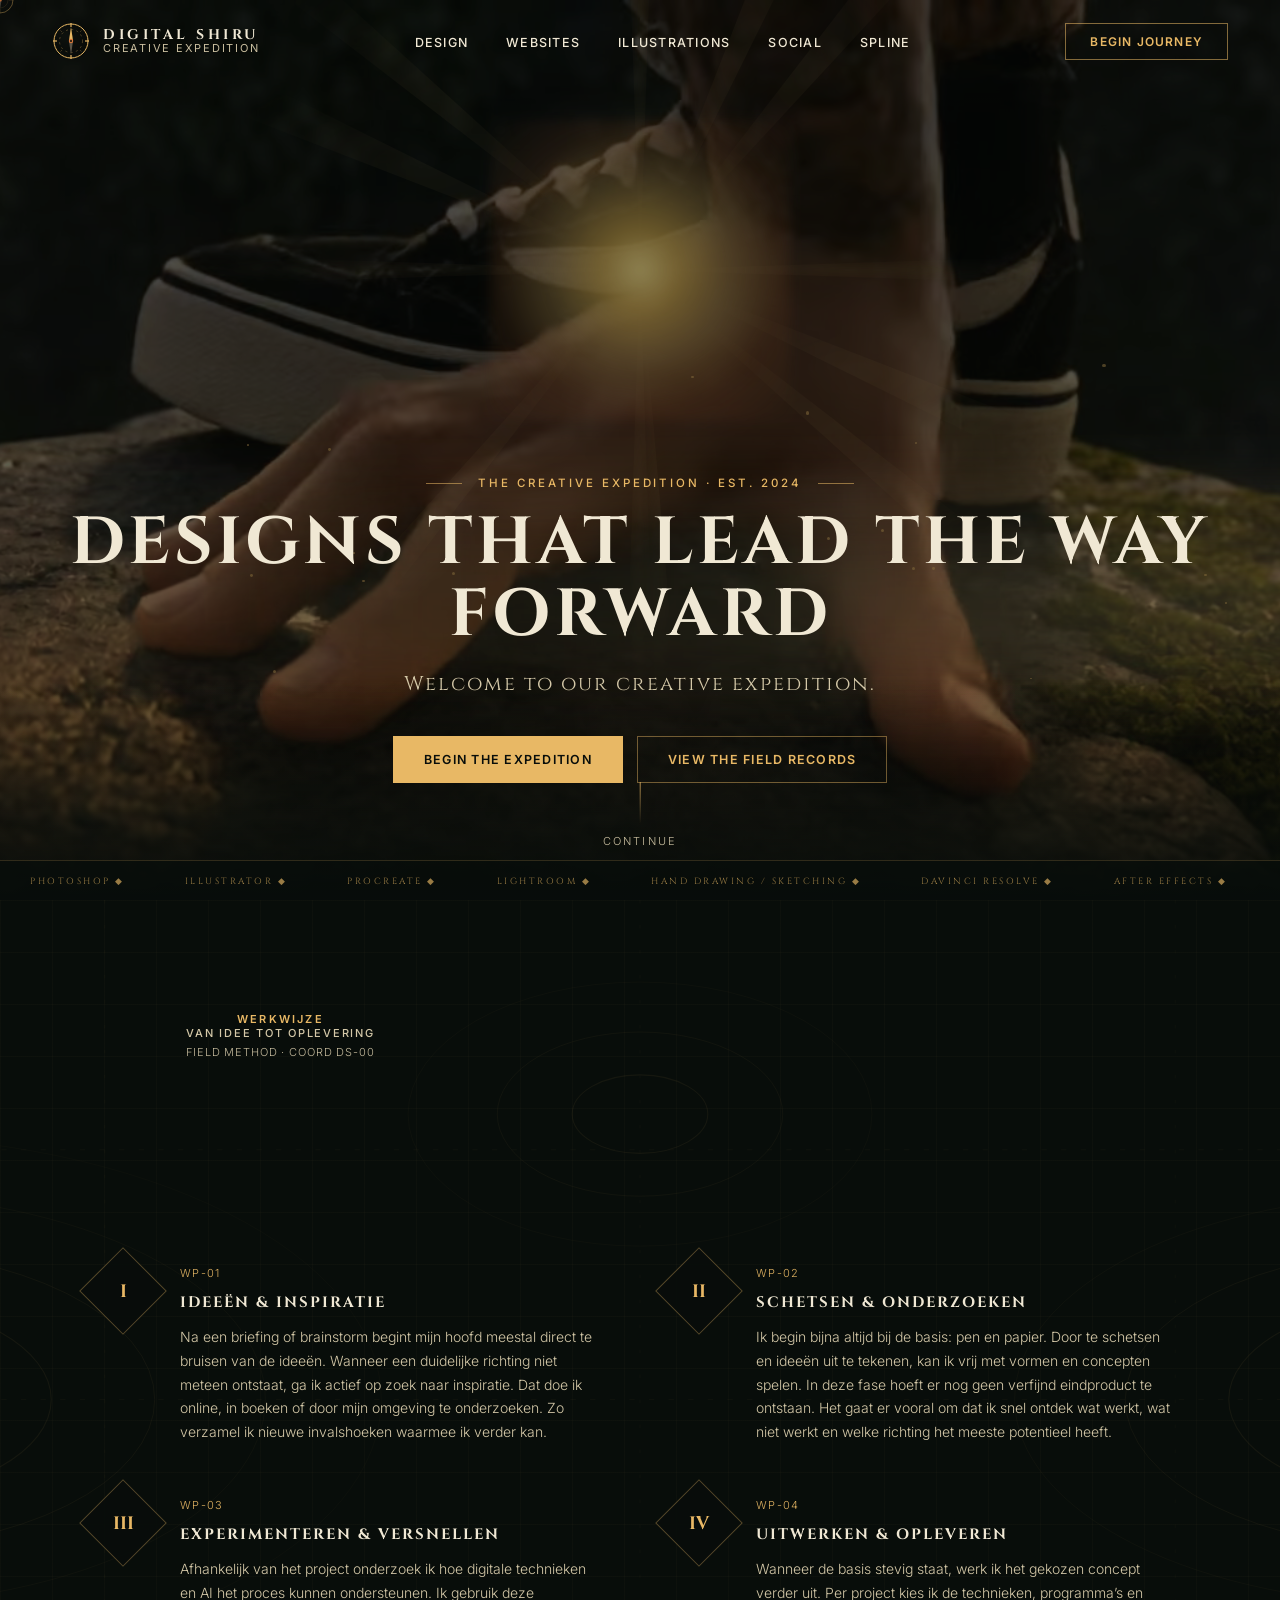
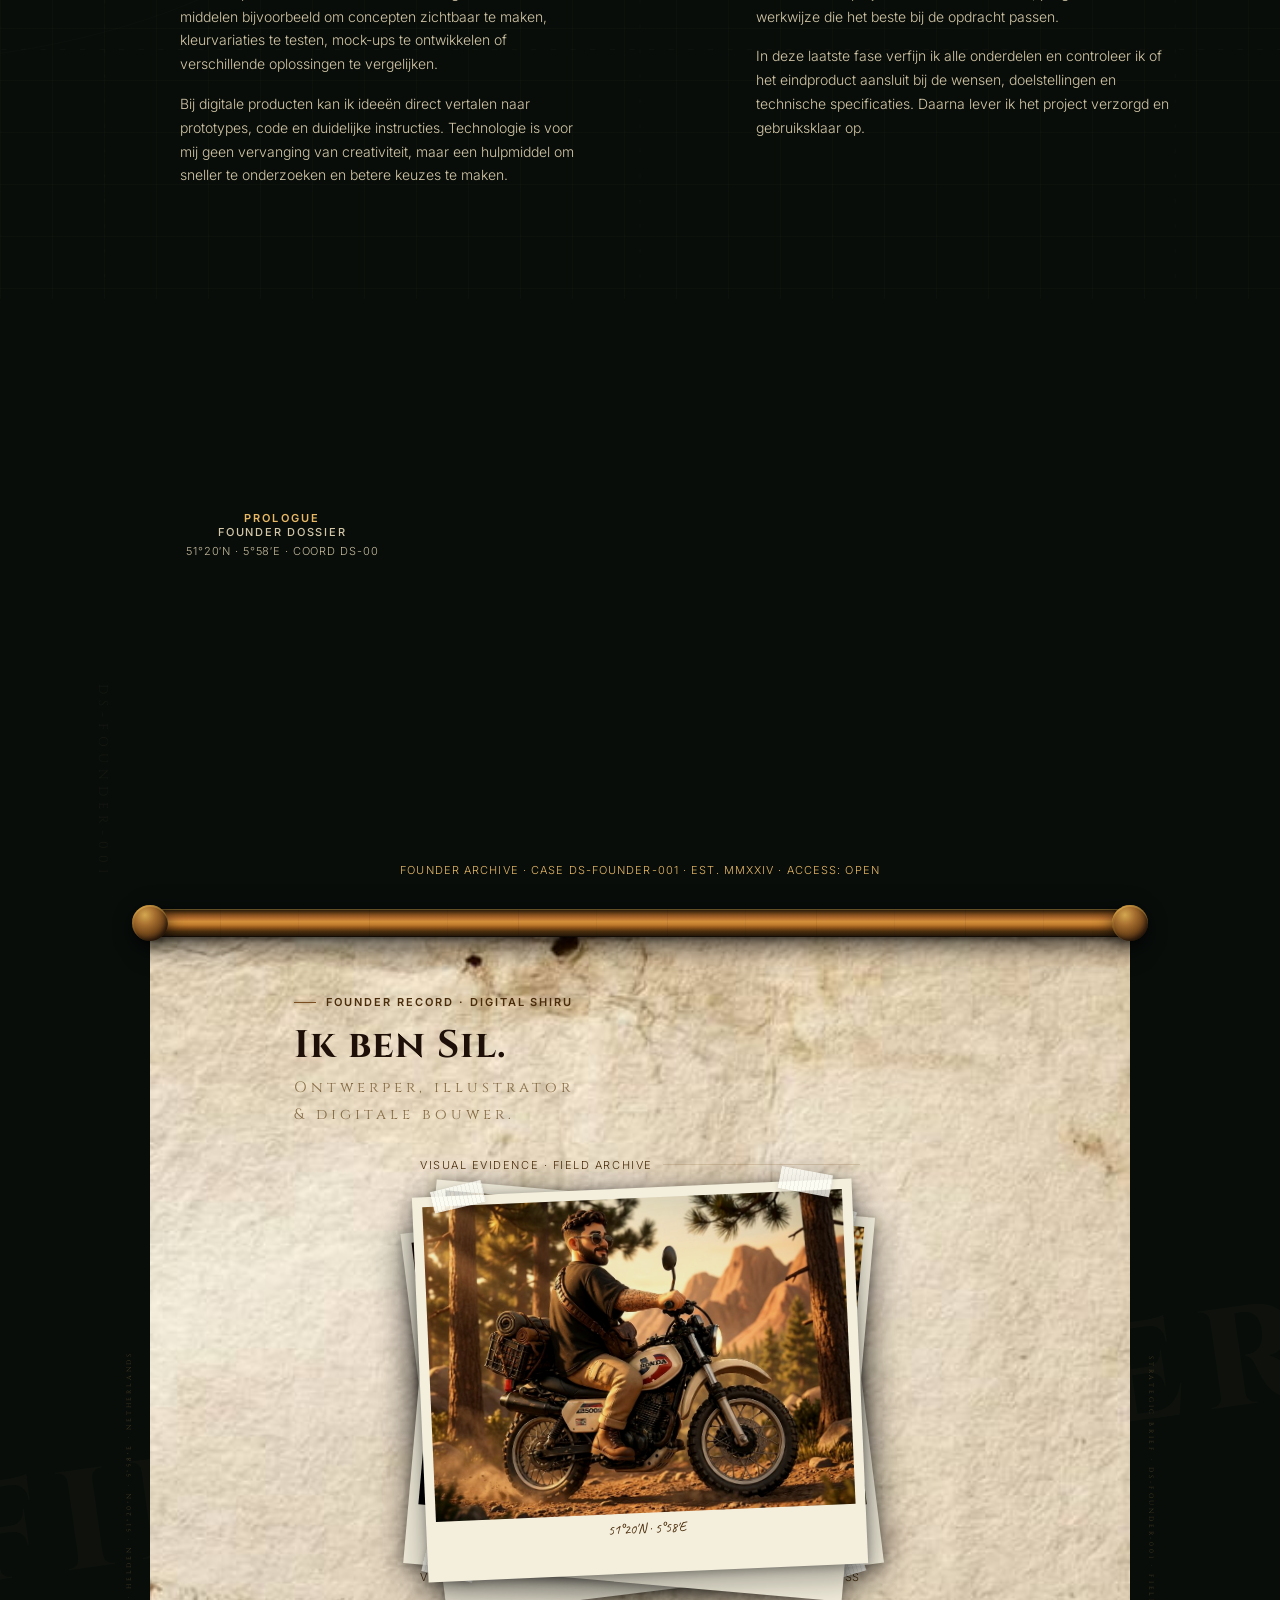
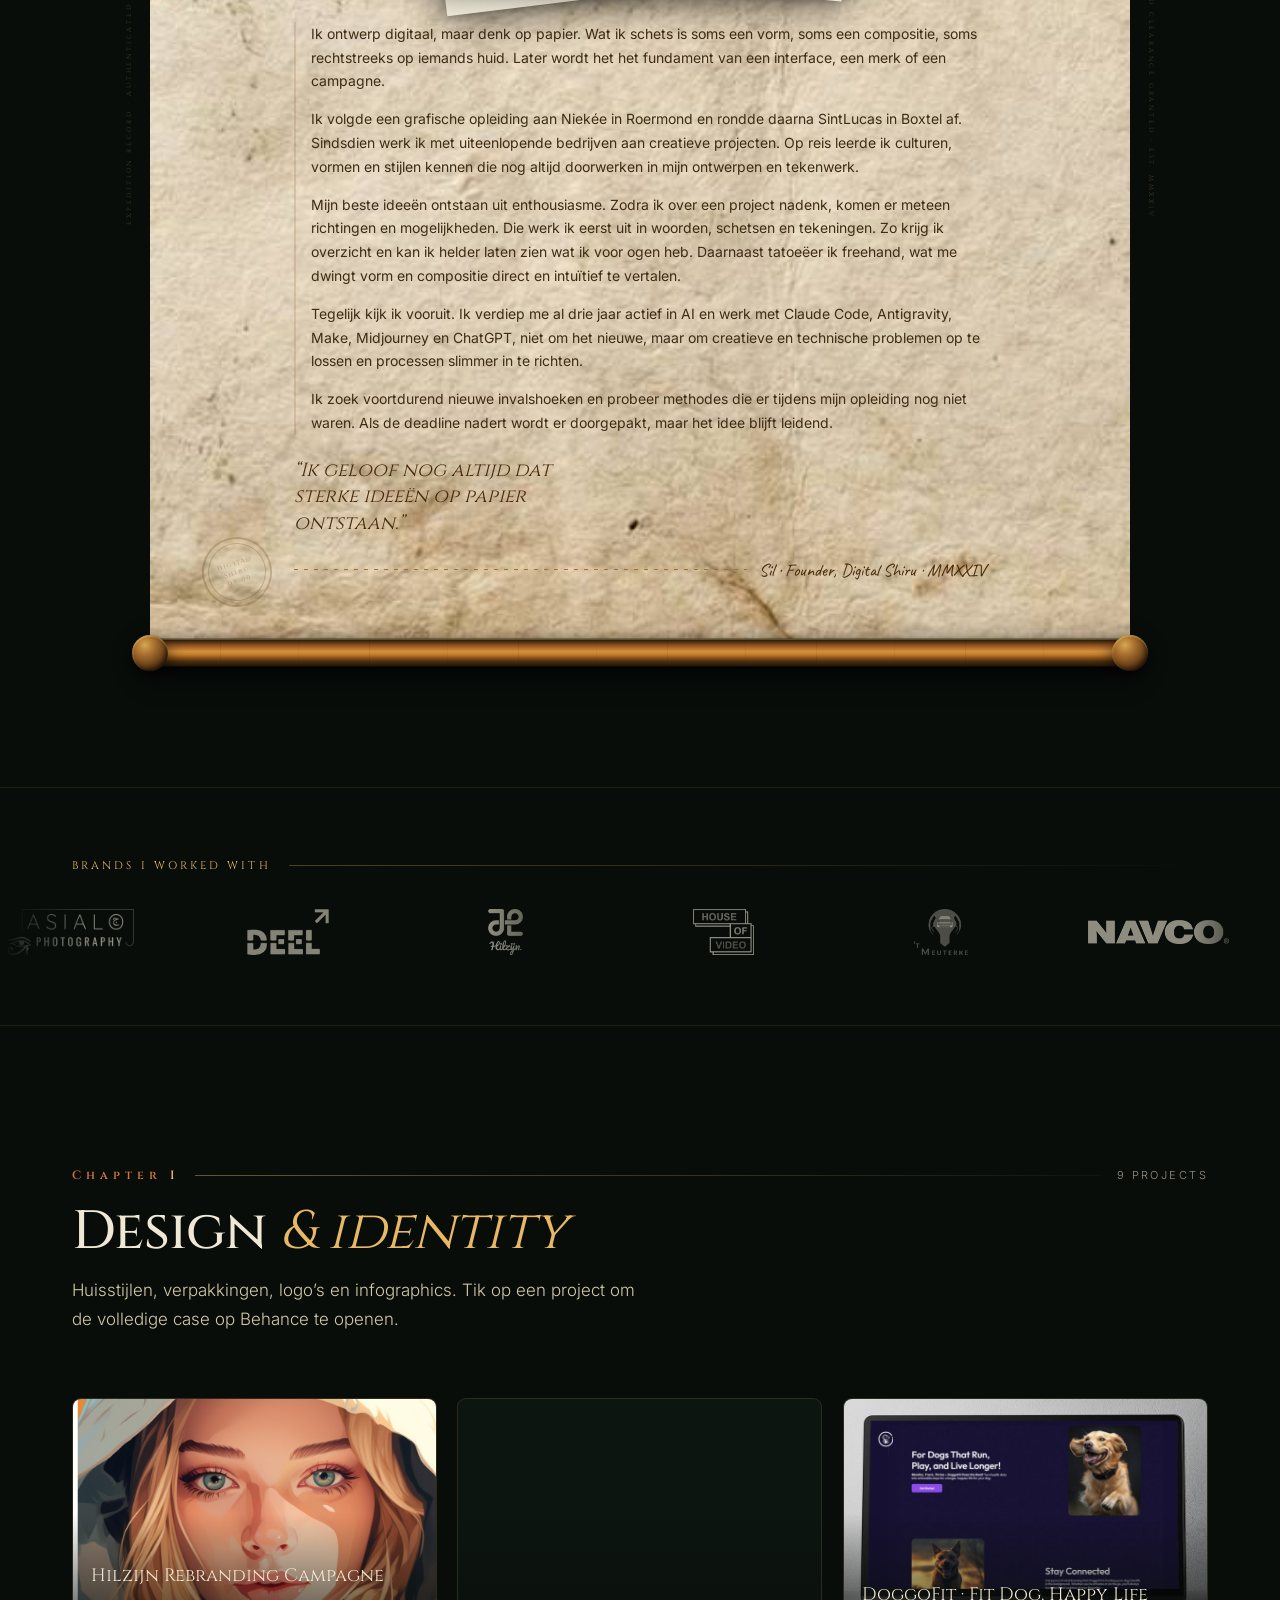
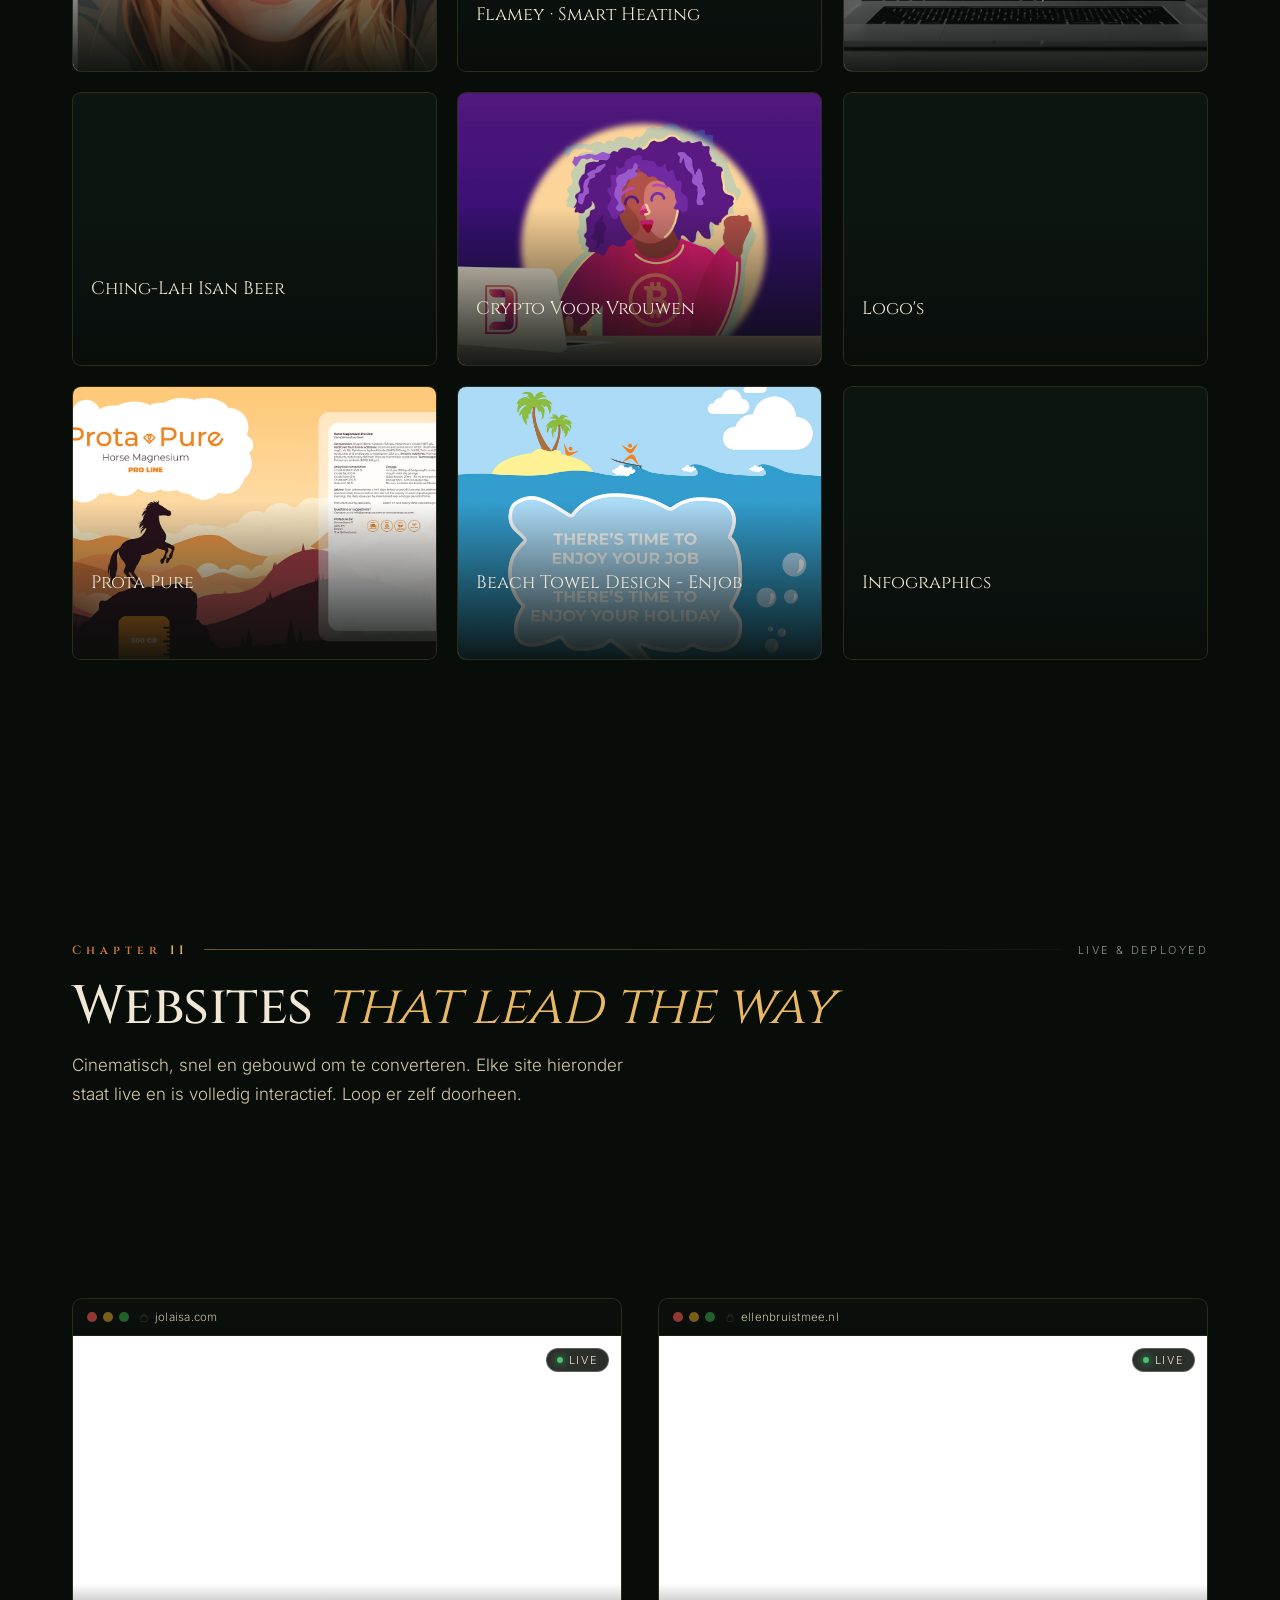
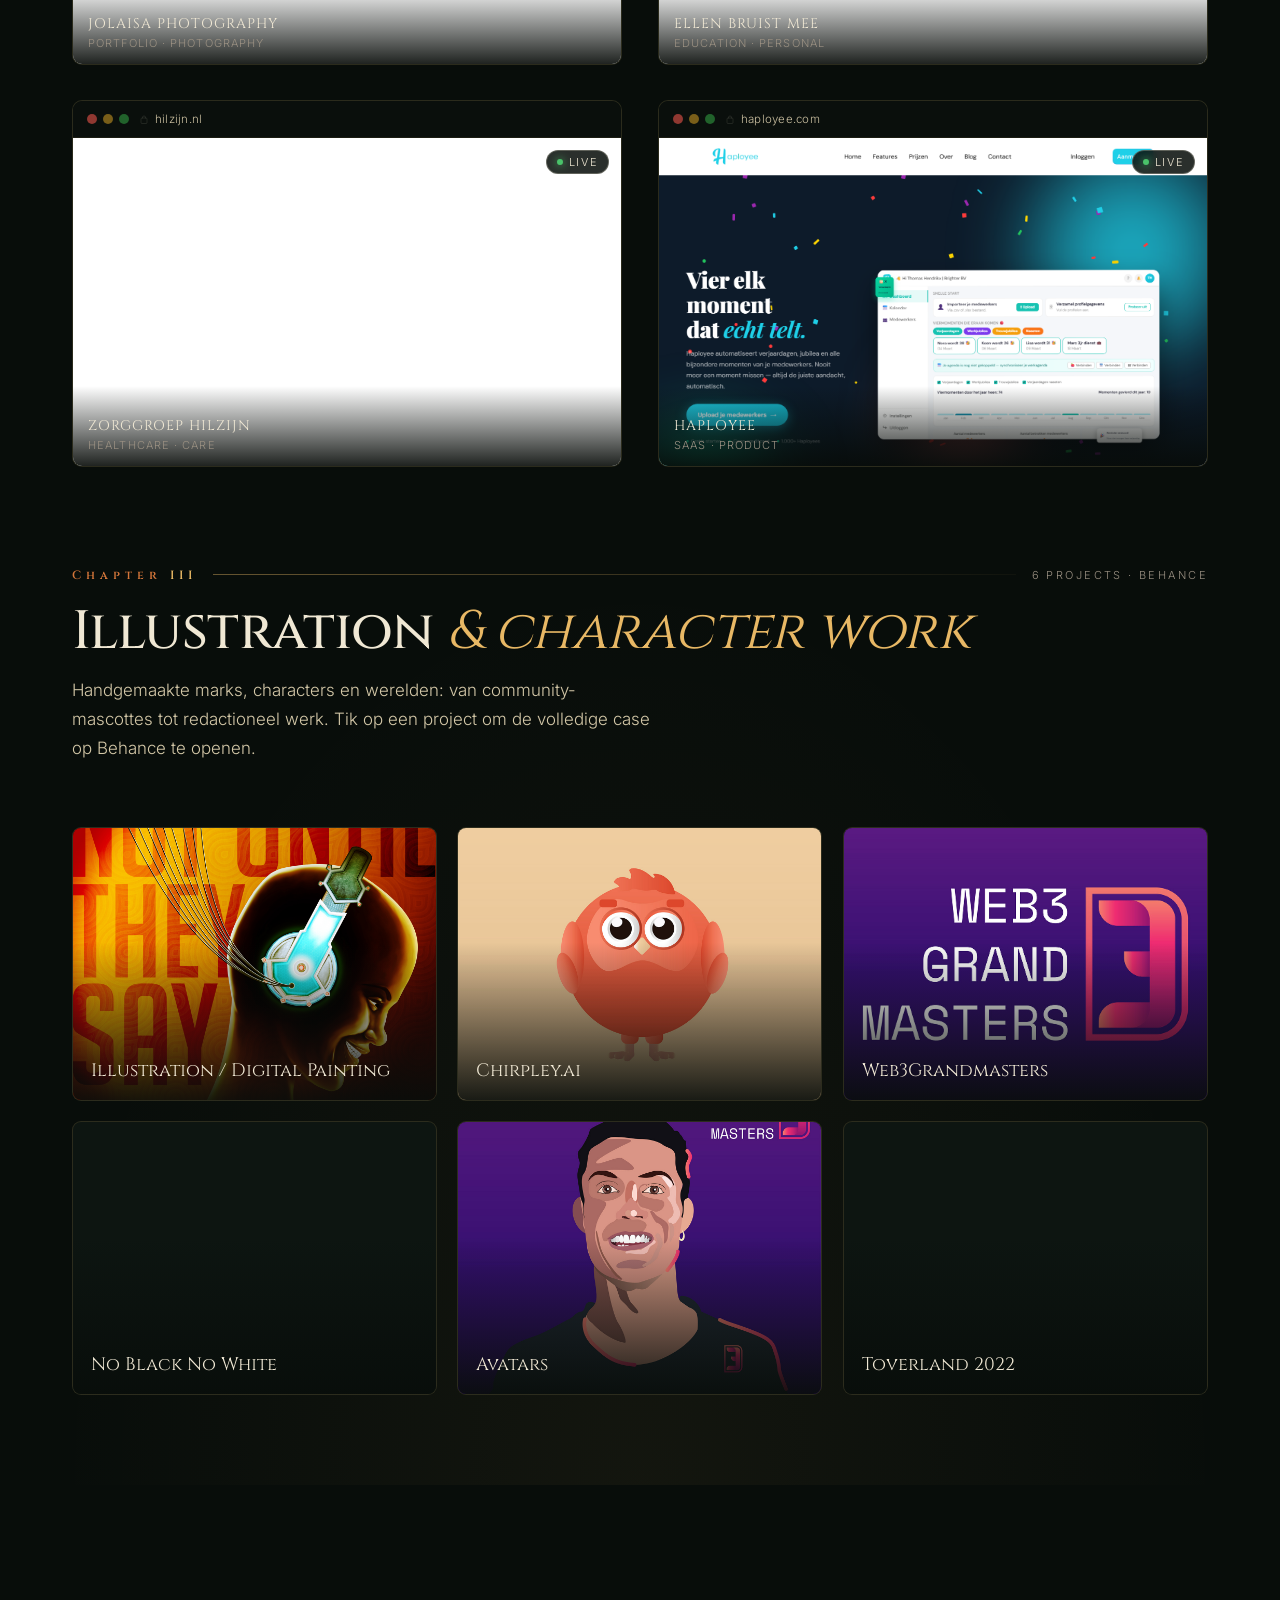
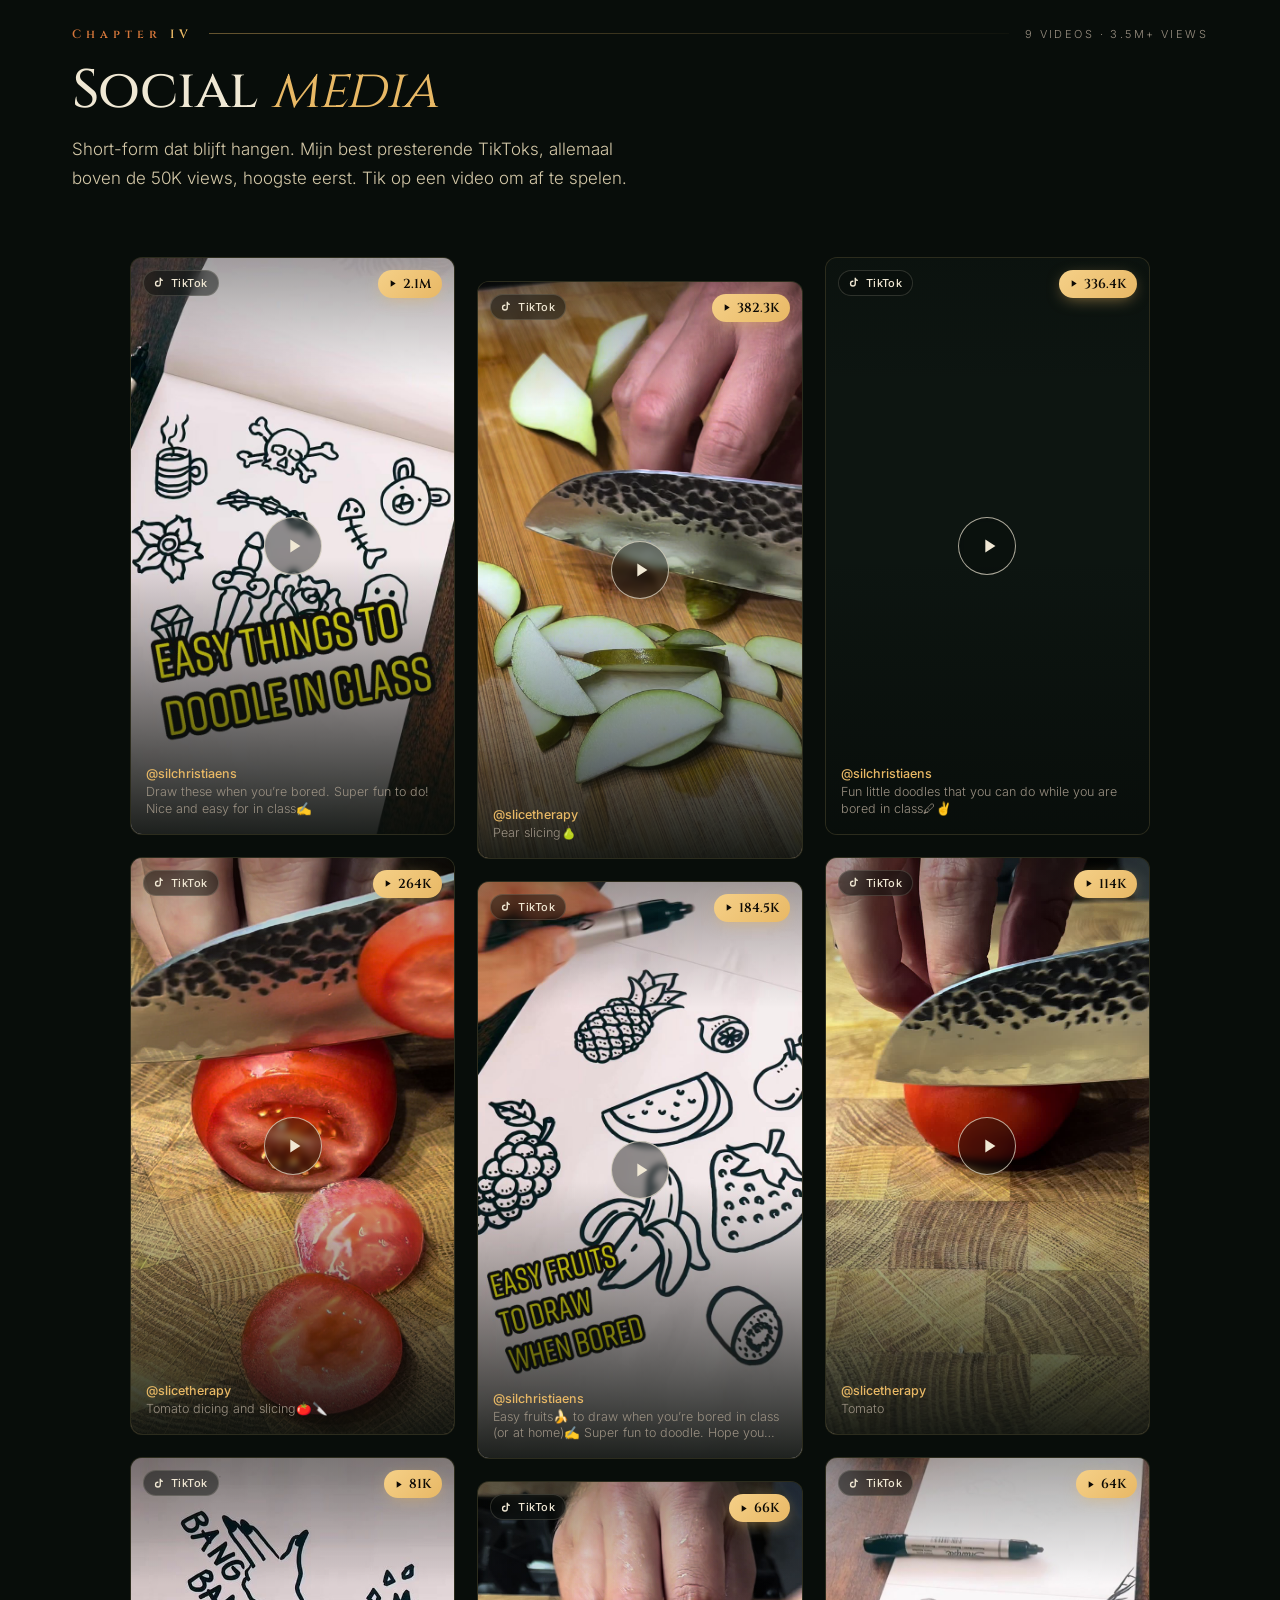
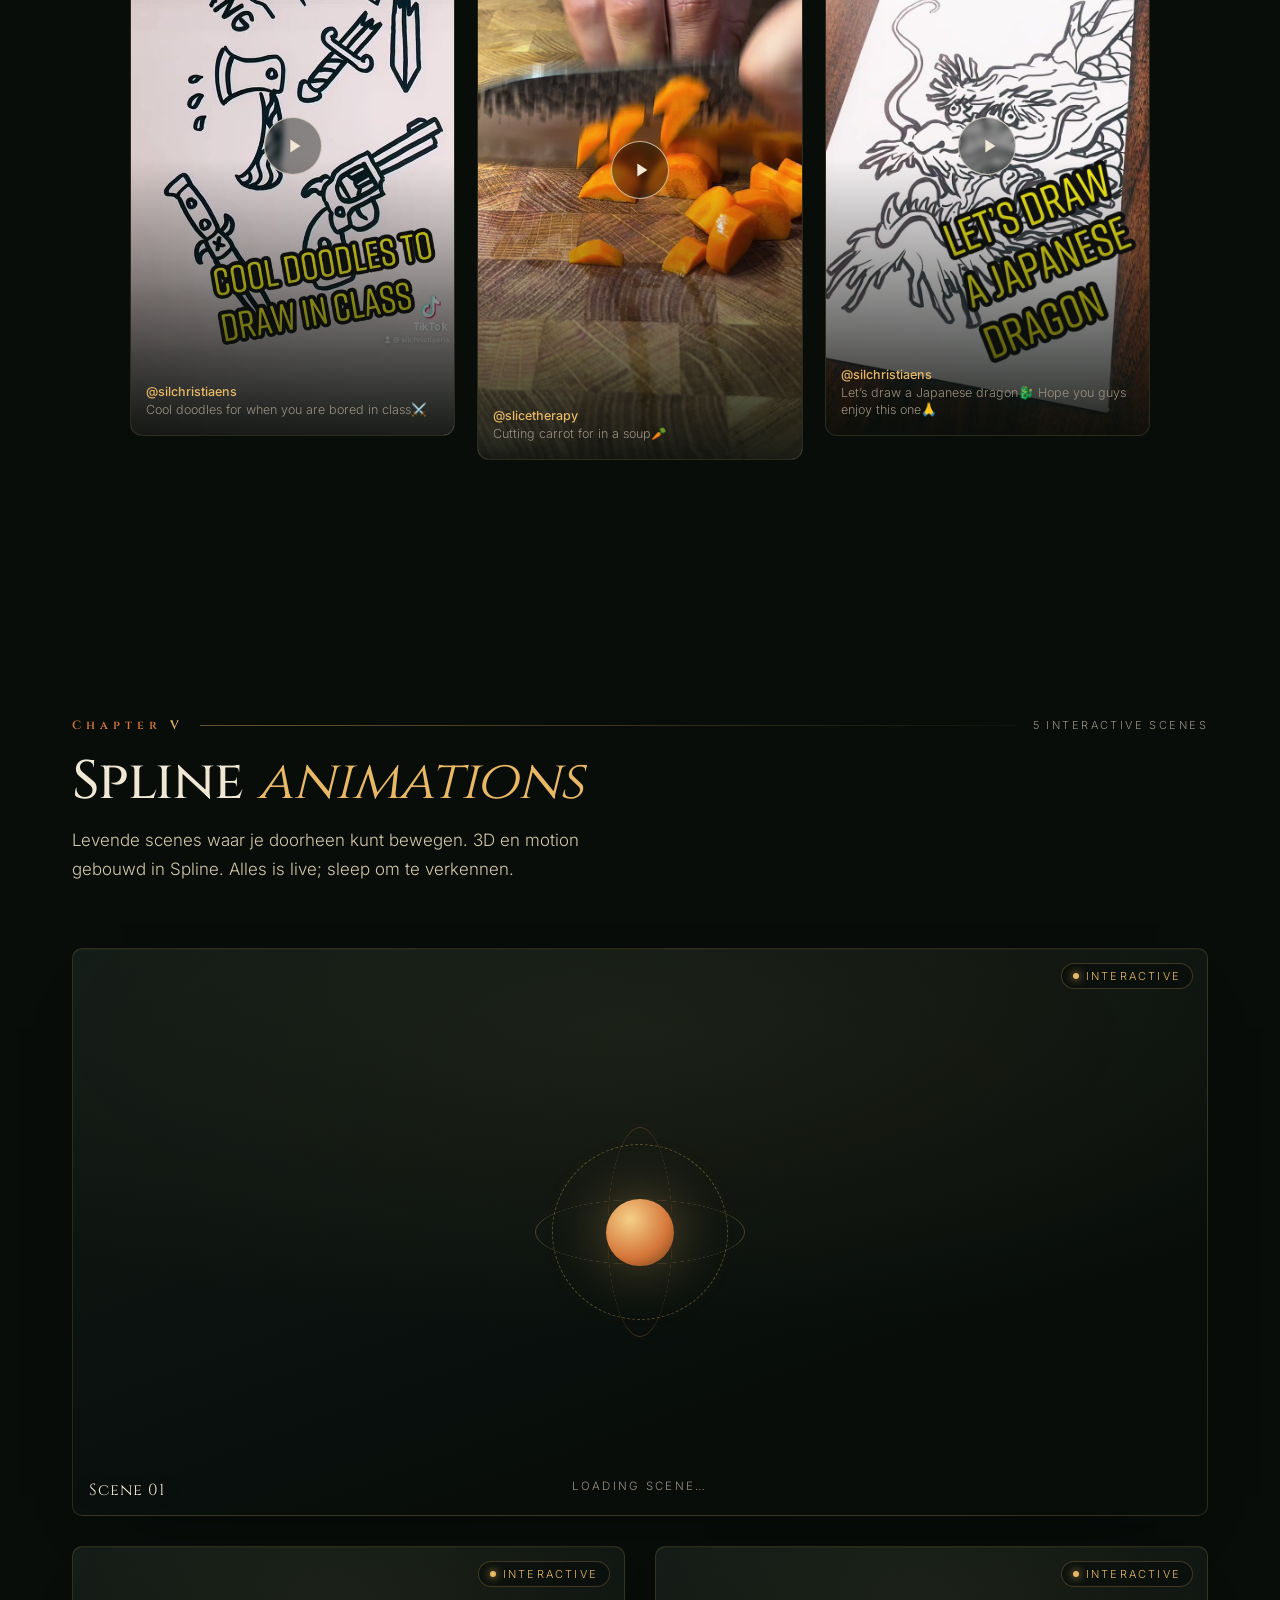
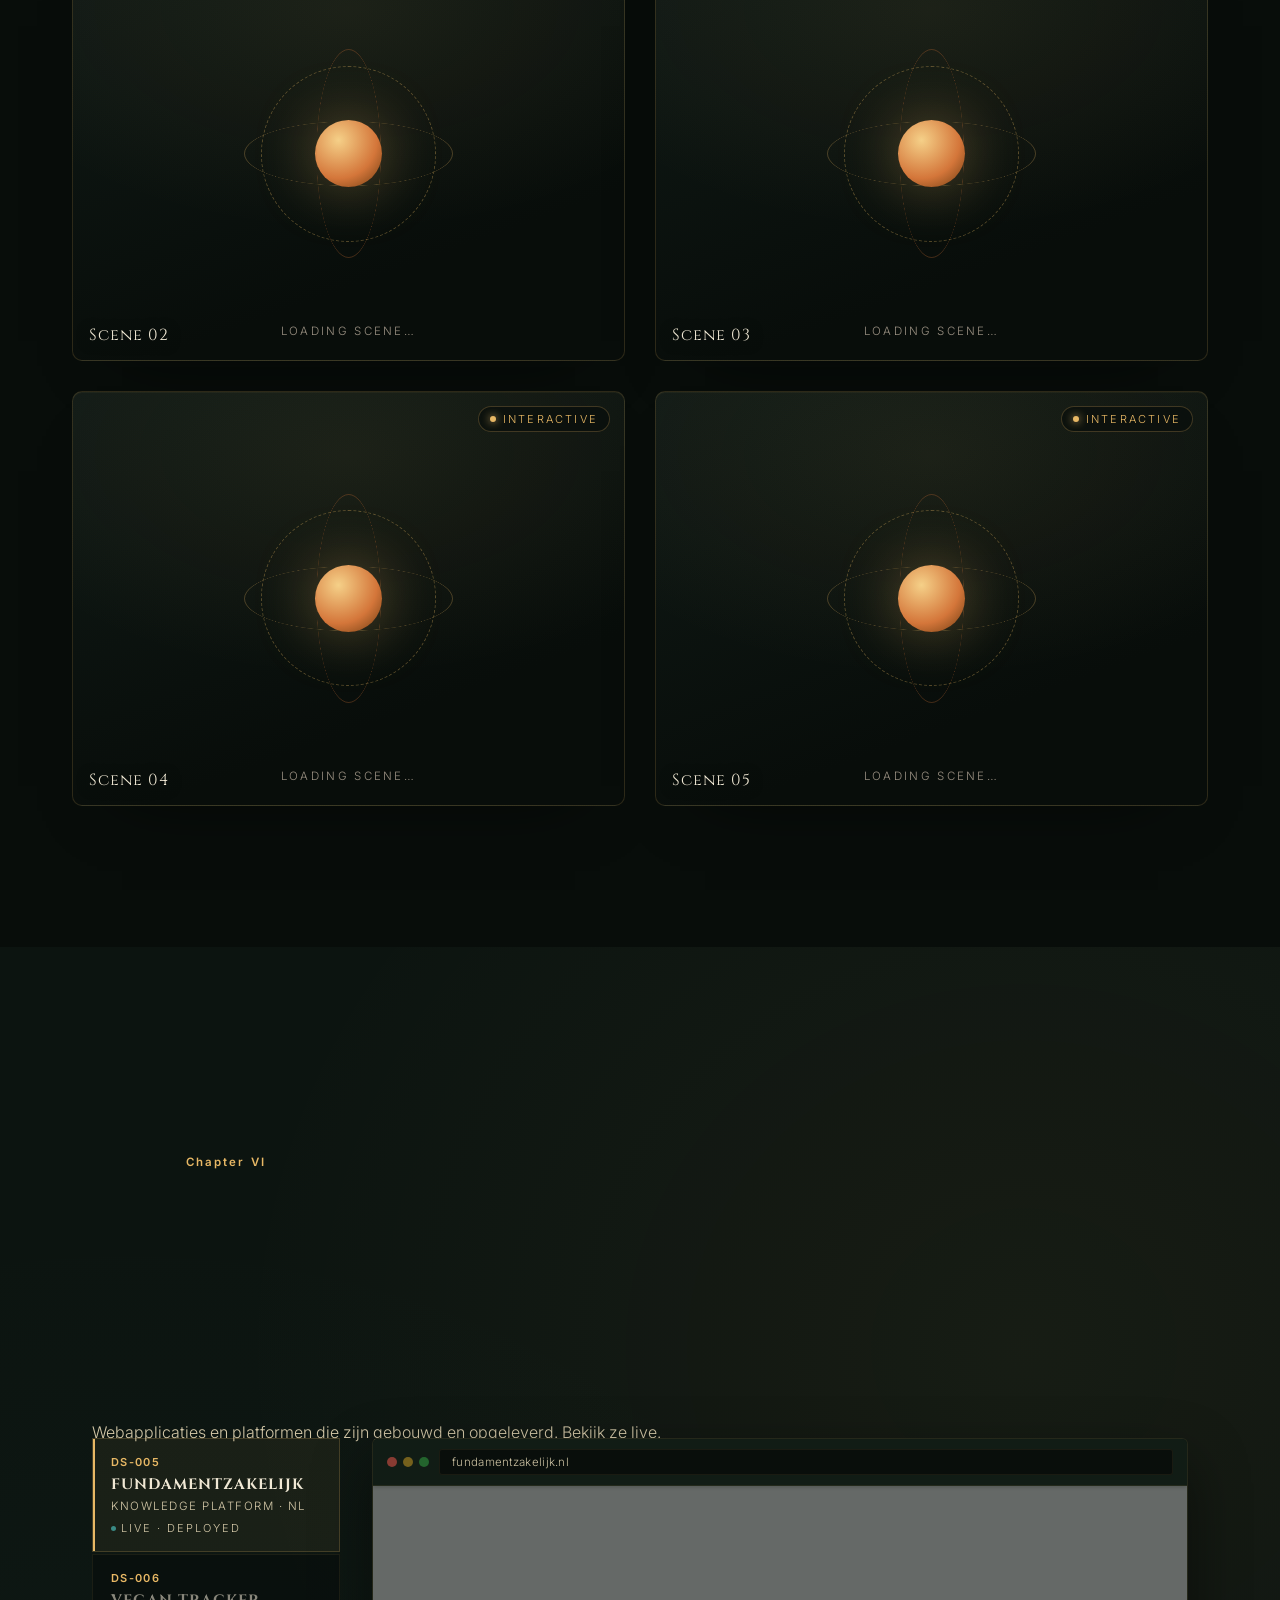
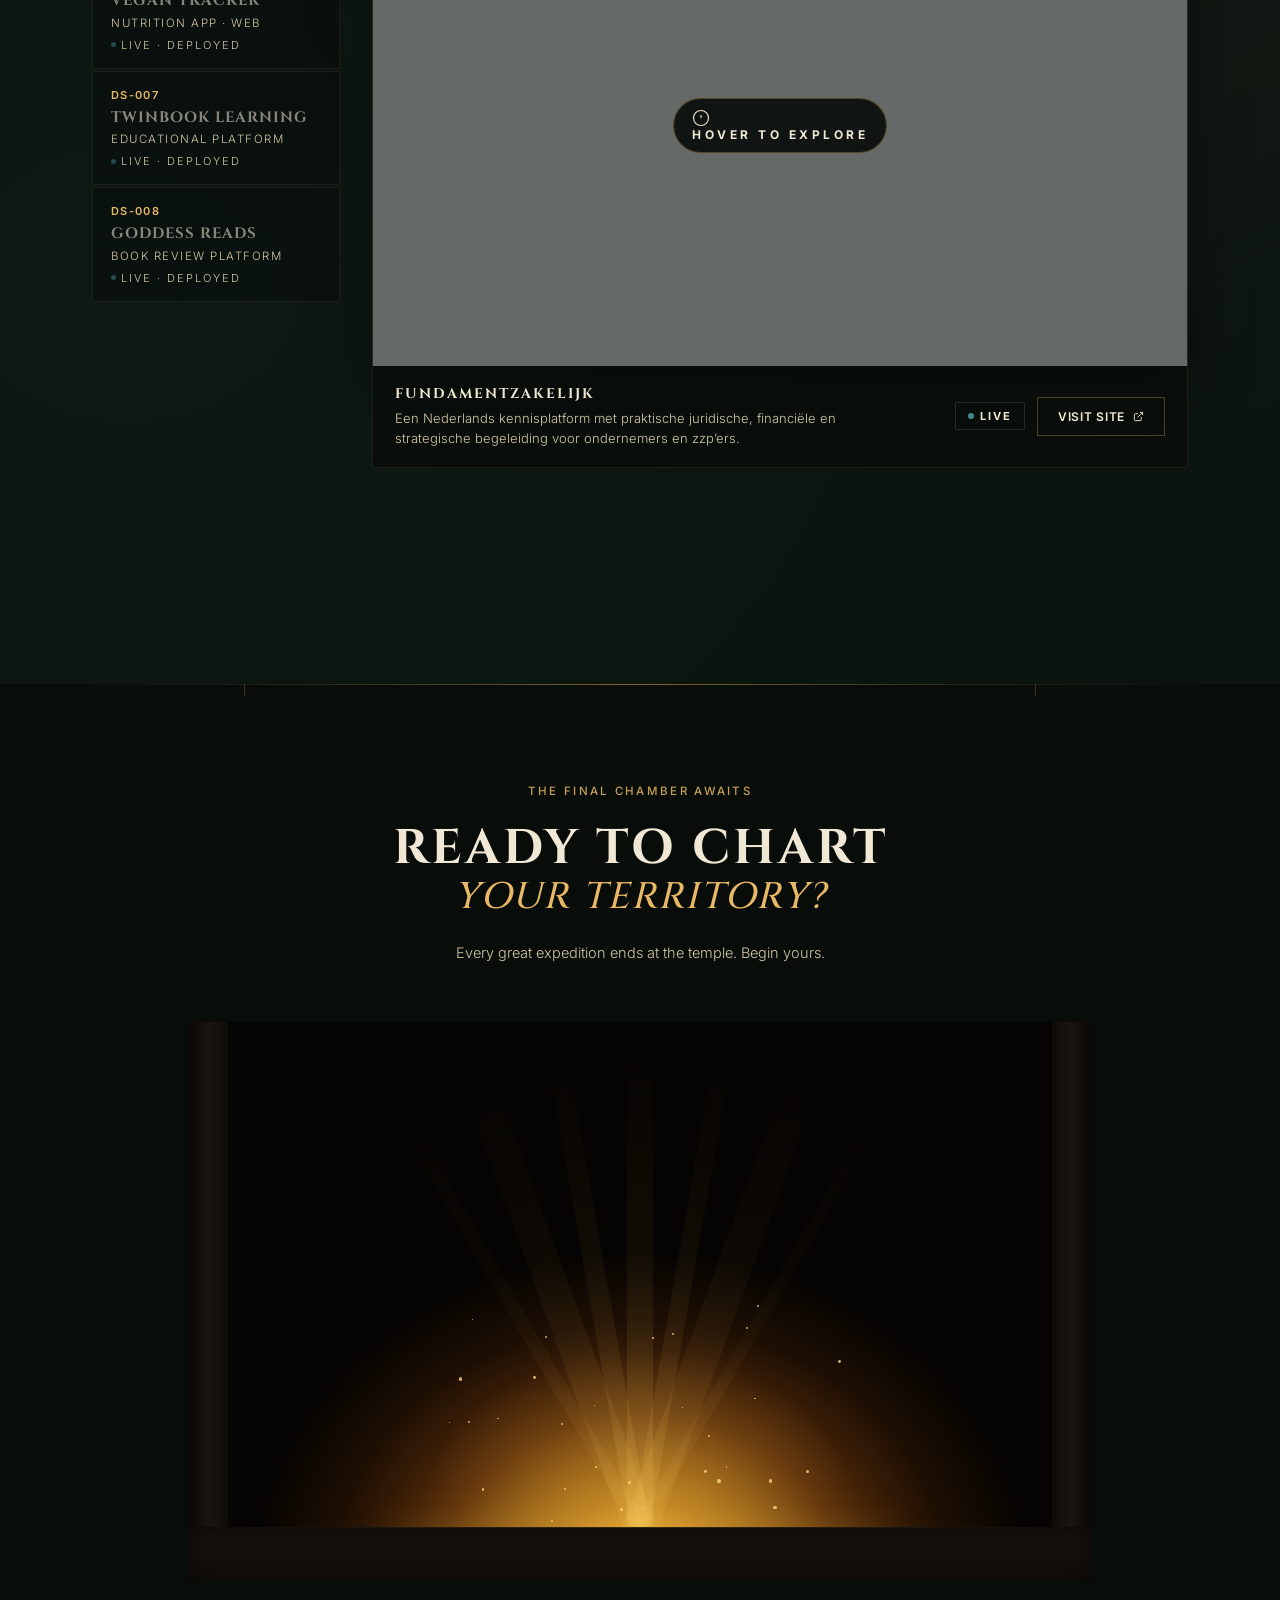
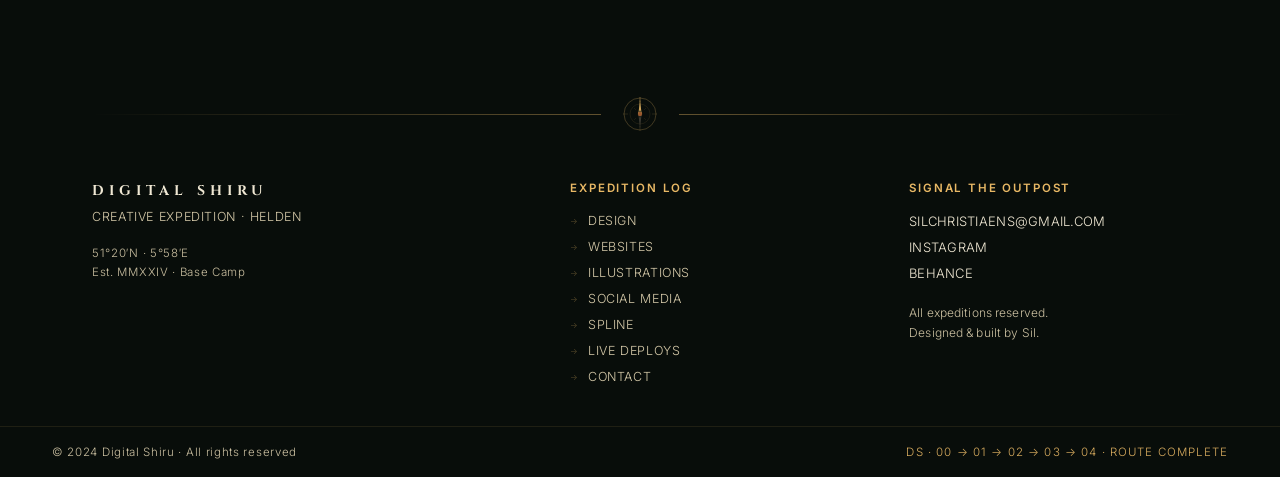
==== commit 5dd76861: "Add social preview cards, OG/Twitter tags, robots.txt and sitemap Shared links rendered as a blank g" ====
--- a/index.html
+++ b/index.html
@@ -8,6 +8,22 @@
   <link rel="apple-touch-icon" href="/apple-touch-icon.png" />
   <title>Digital Shiru · Creative Expedition</title>
   <meta name="description" content="Cinematic web design and intelligent automation. Welcome to the creative expedition." />
+  <link rel="canonical" href="https://digitalshiru.netlify.app/" />
+  <meta property="og:type" content="website" />
+  <meta property="og:site_name" content="Digital Shiru" />
+  <meta property="og:locale" content="nl_NL" />
+  <meta property="og:title" content="Digital Shiru · Creative Expedition" />
+  <meta property="og:description" content="Portfolio van Sil Christiaens: design, websites, illustratie en AI. Cinematisch werk dat de weg vooruit wijst." />
+  <meta property="og:url" content="https://digitalshiru.netlify.app/" />
+  <meta property="og:image" content="https://digitalshiru.netlify.app/assets/images/og-image.jpg" />
+  <meta property="og:image:width" content="1200" />
+  <meta property="og:image:height" content="630" />
+  <meta property="og:image:alt" content="Digital Shiru · Creative Expedition" />
+  <meta name="twitter:card" content="summary_large_image" />
+  <meta name="twitter:title" content="Digital Shiru · Creative Expedition" />
+  <meta name="twitter:description" content="Portfolio van Sil Christiaens: design, websites, illustratie en AI. Cinematisch werk dat de weg vooruit wijst." />
+  <meta name="twitter:image" content="https://digitalshiru.netlify.app/assets/images/og-image.jpg" />
+  <meta name="theme-color" content="#080d0a" />
   <link rel="preconnect" href="https://fonts.googleapis.com" />
   <link rel="preconnect" href="https://fonts.gstatic.com" crossorigin />
   <link href="https://fonts.googleapis.com/css2?family=Cinzel:ital,wght@0,400;0,500;0,700;0,800;1,400;1,500;1,700&family=Inter:wght@300;400;500&family=Caveat:wght@500;700&display=swap" rel="stylesheet" />
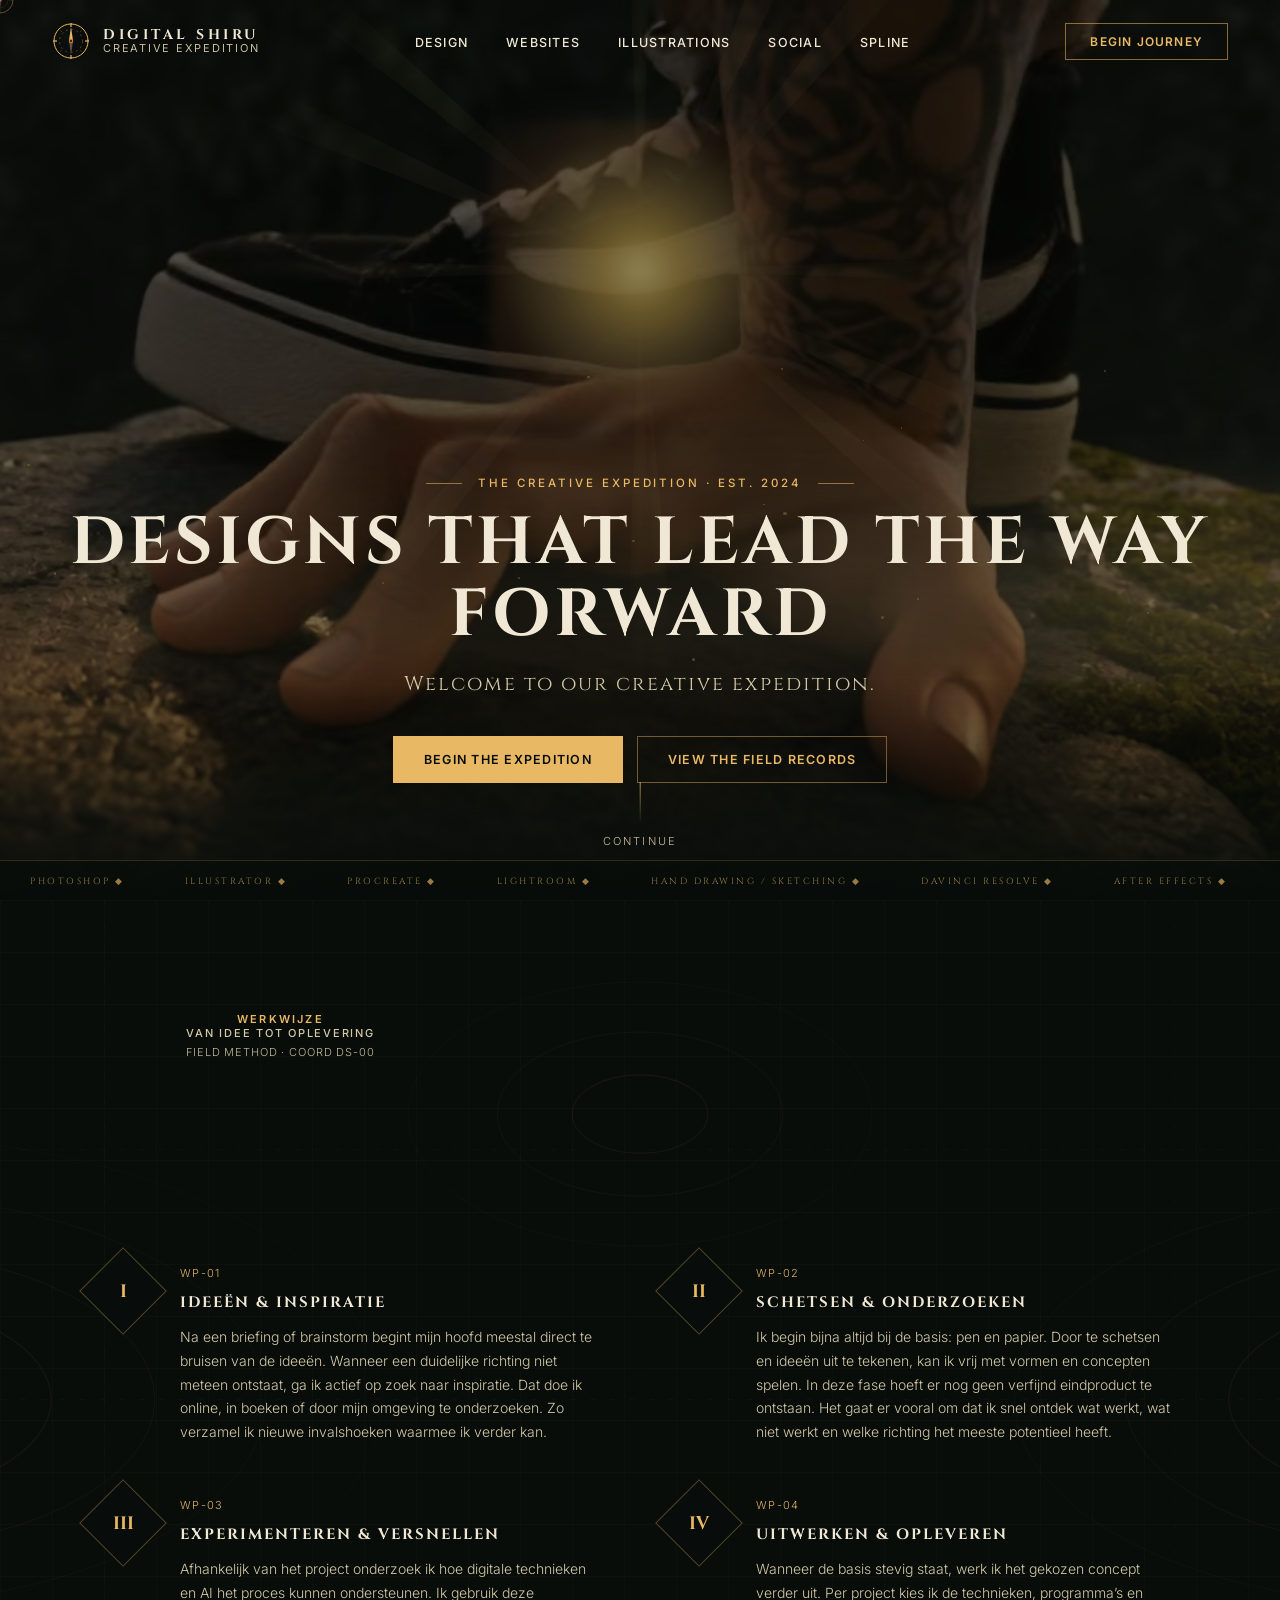
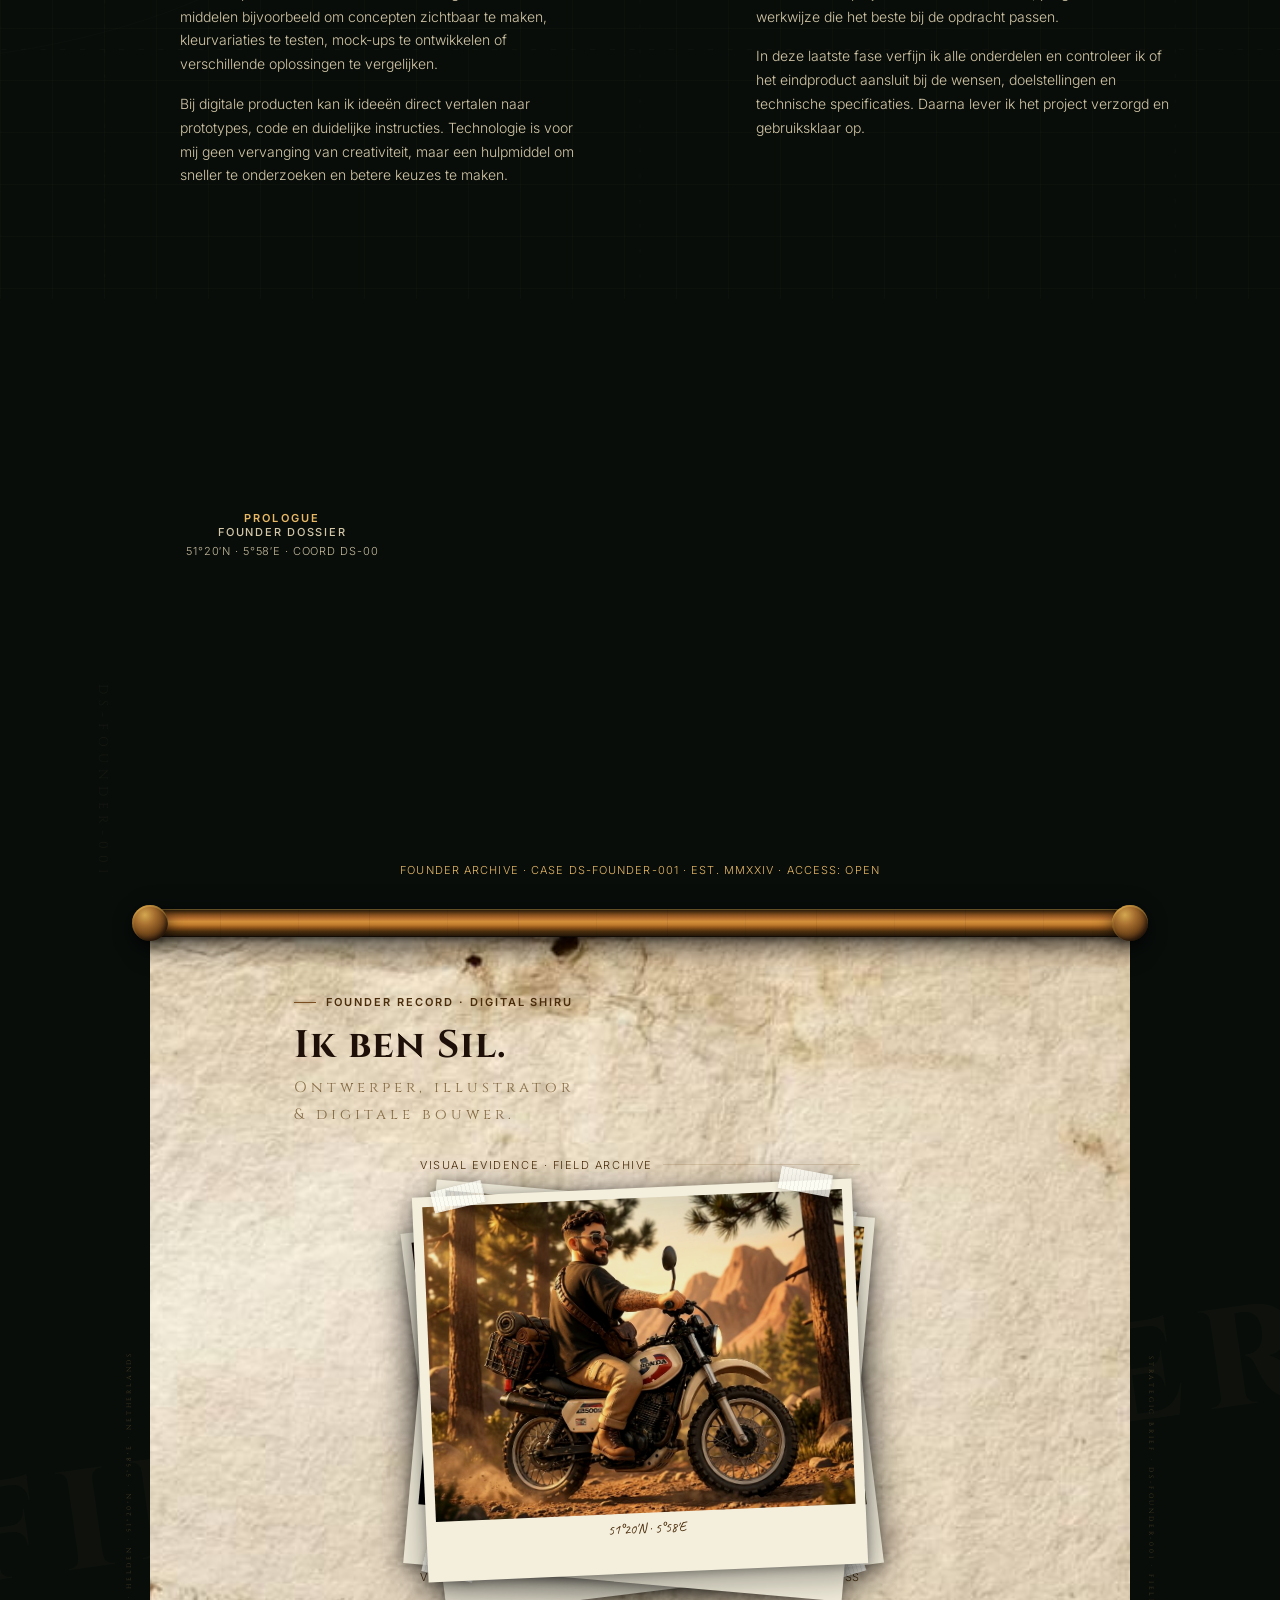
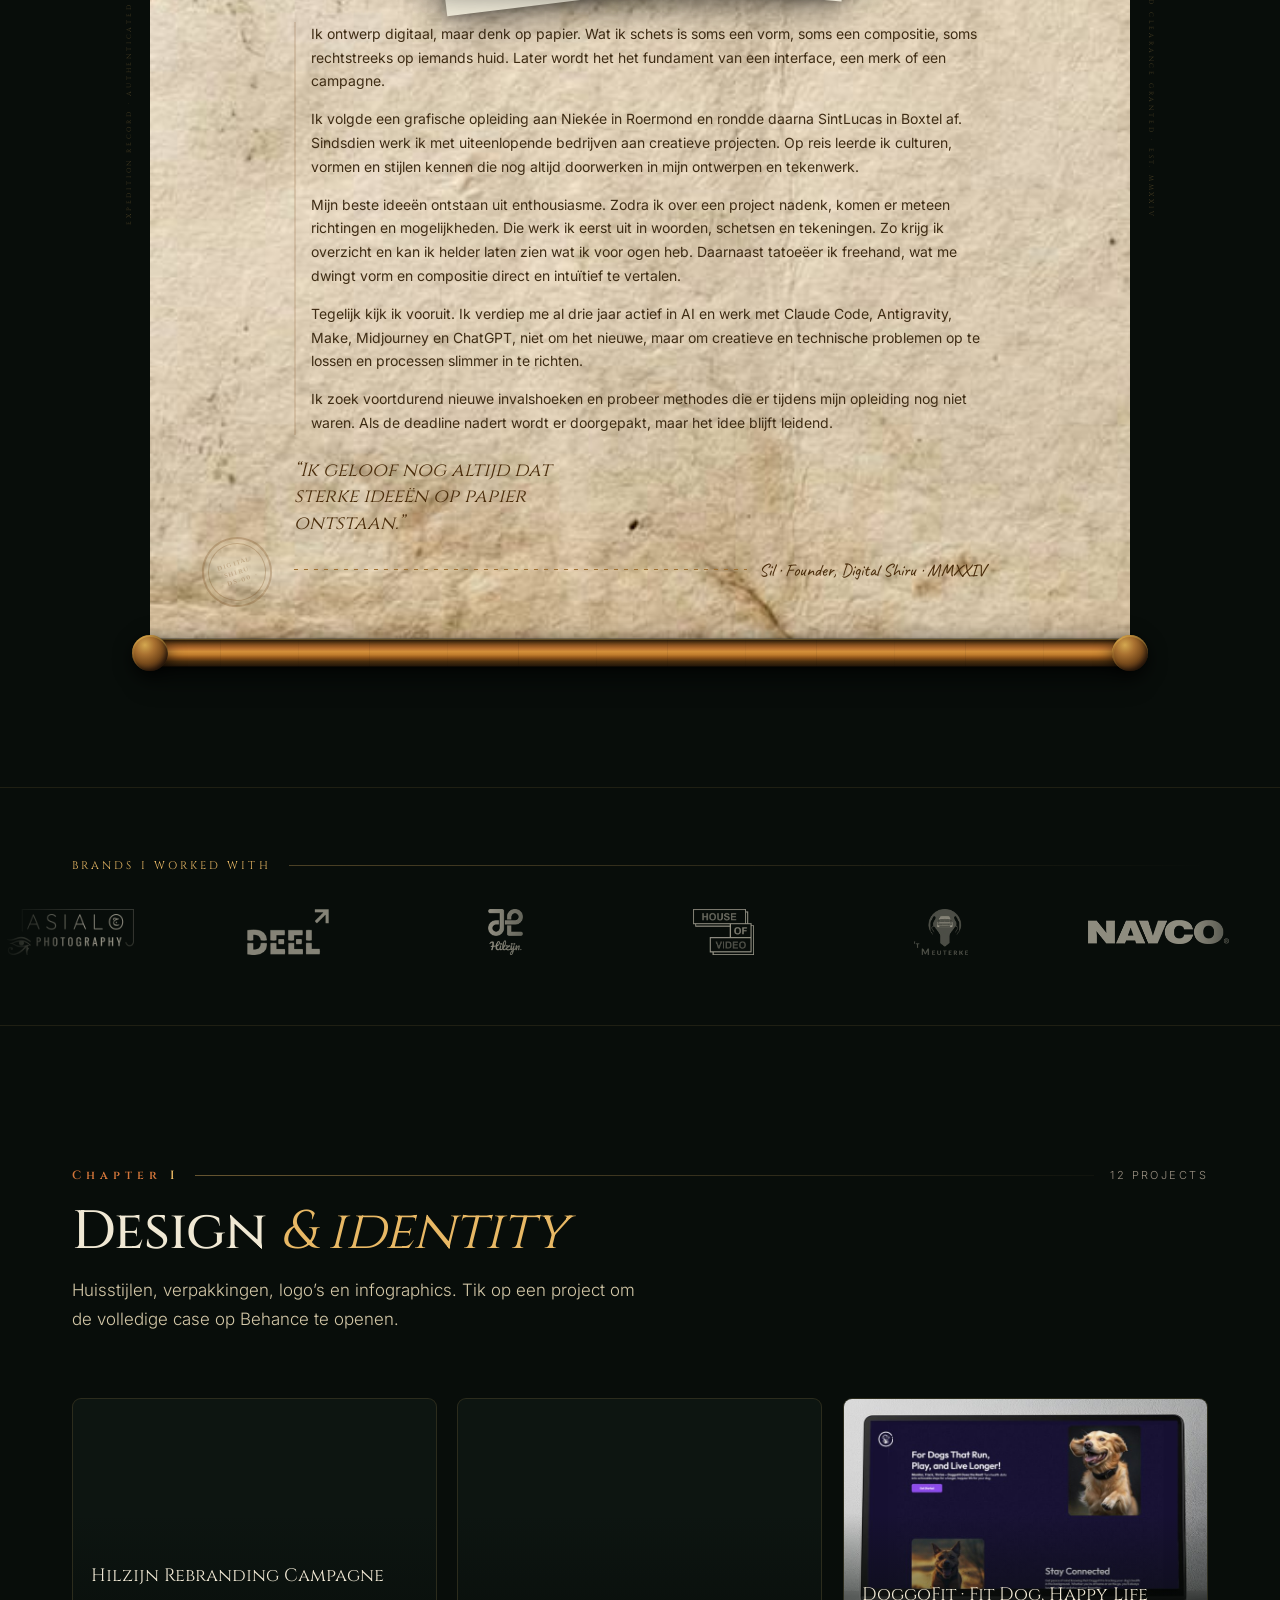
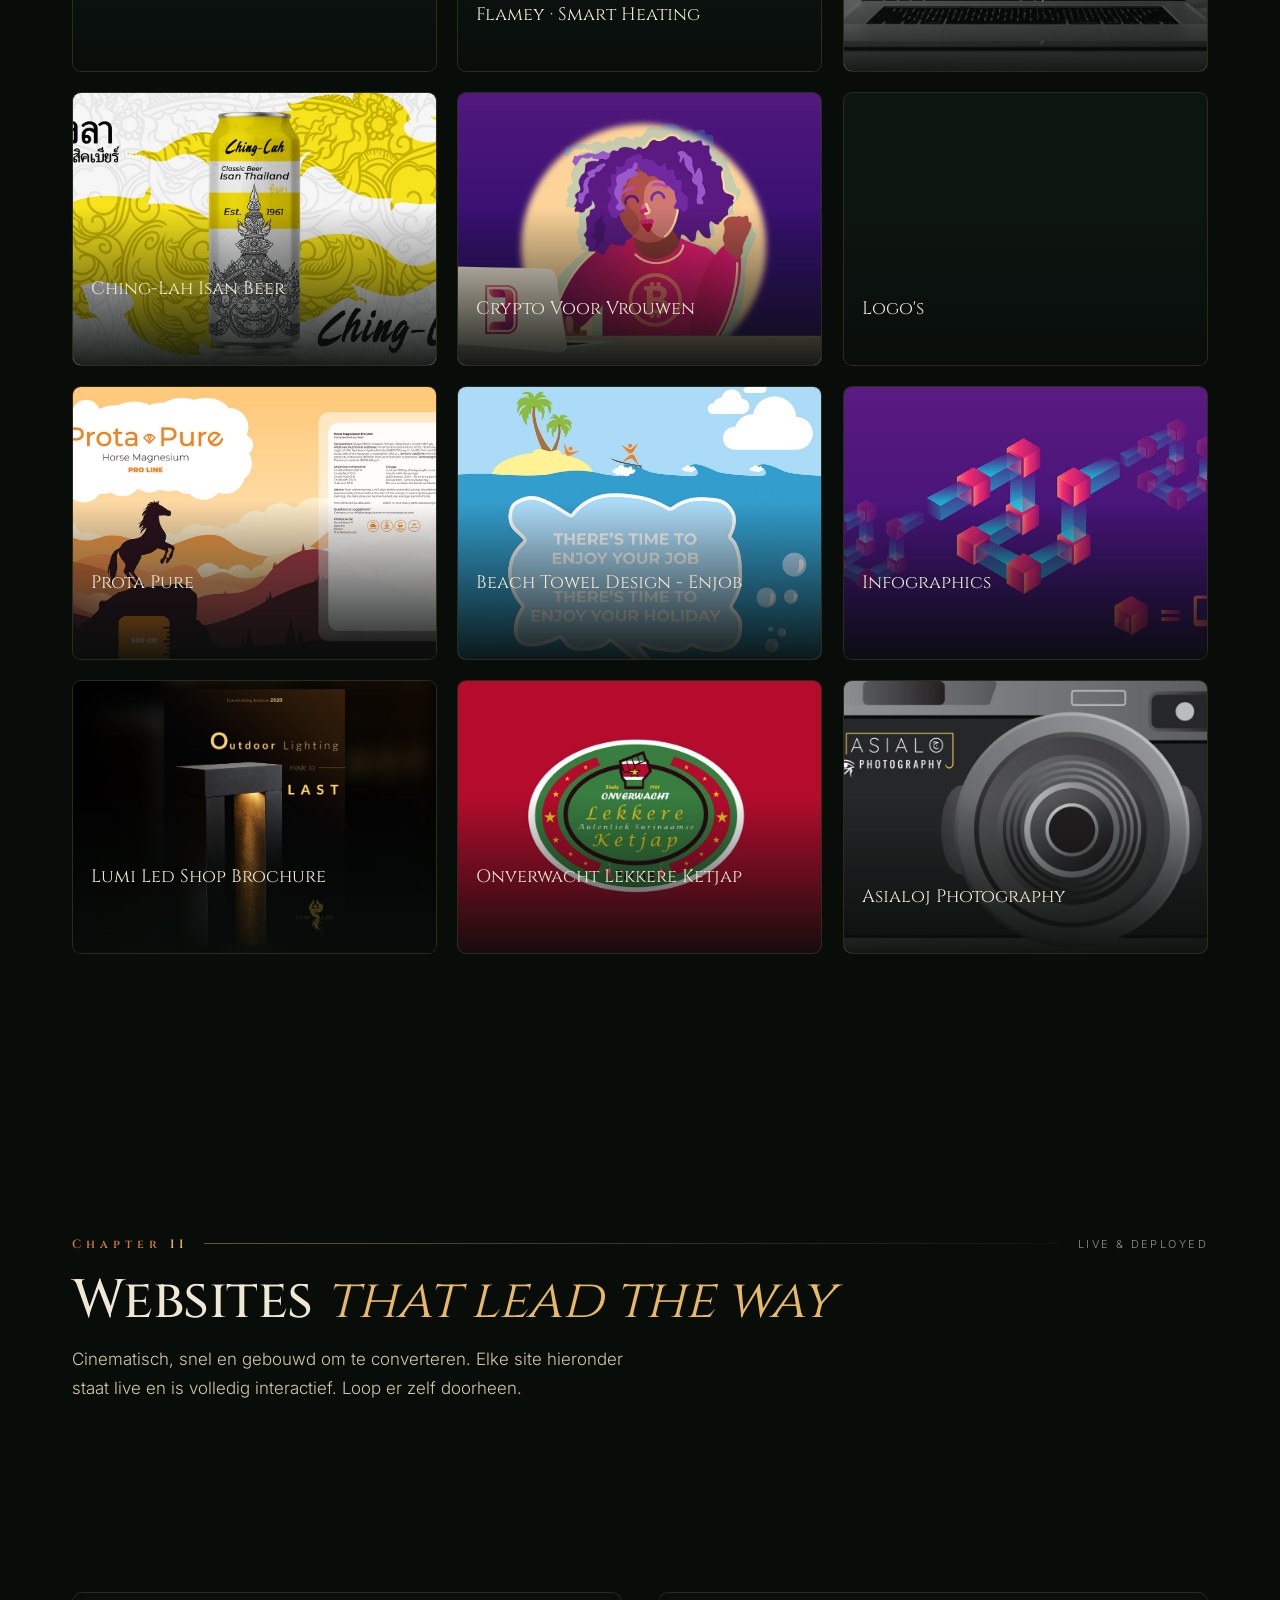
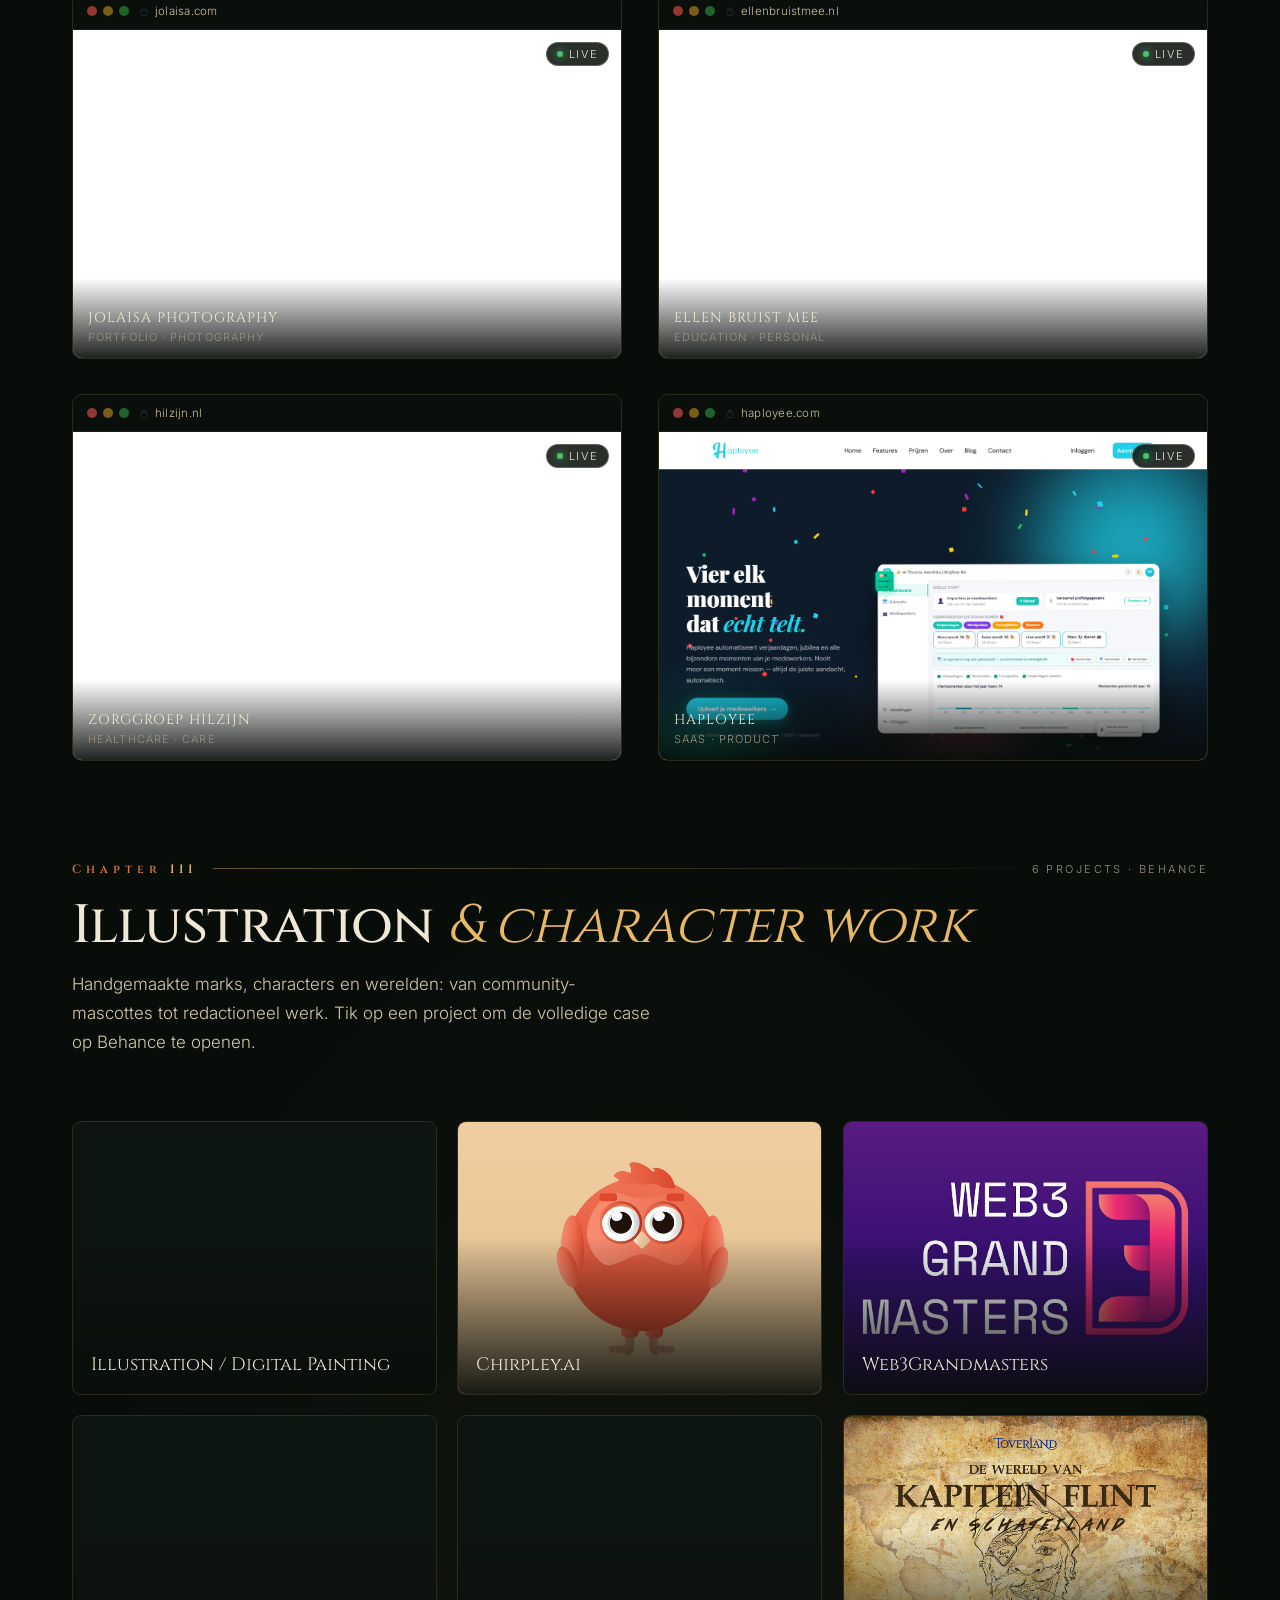
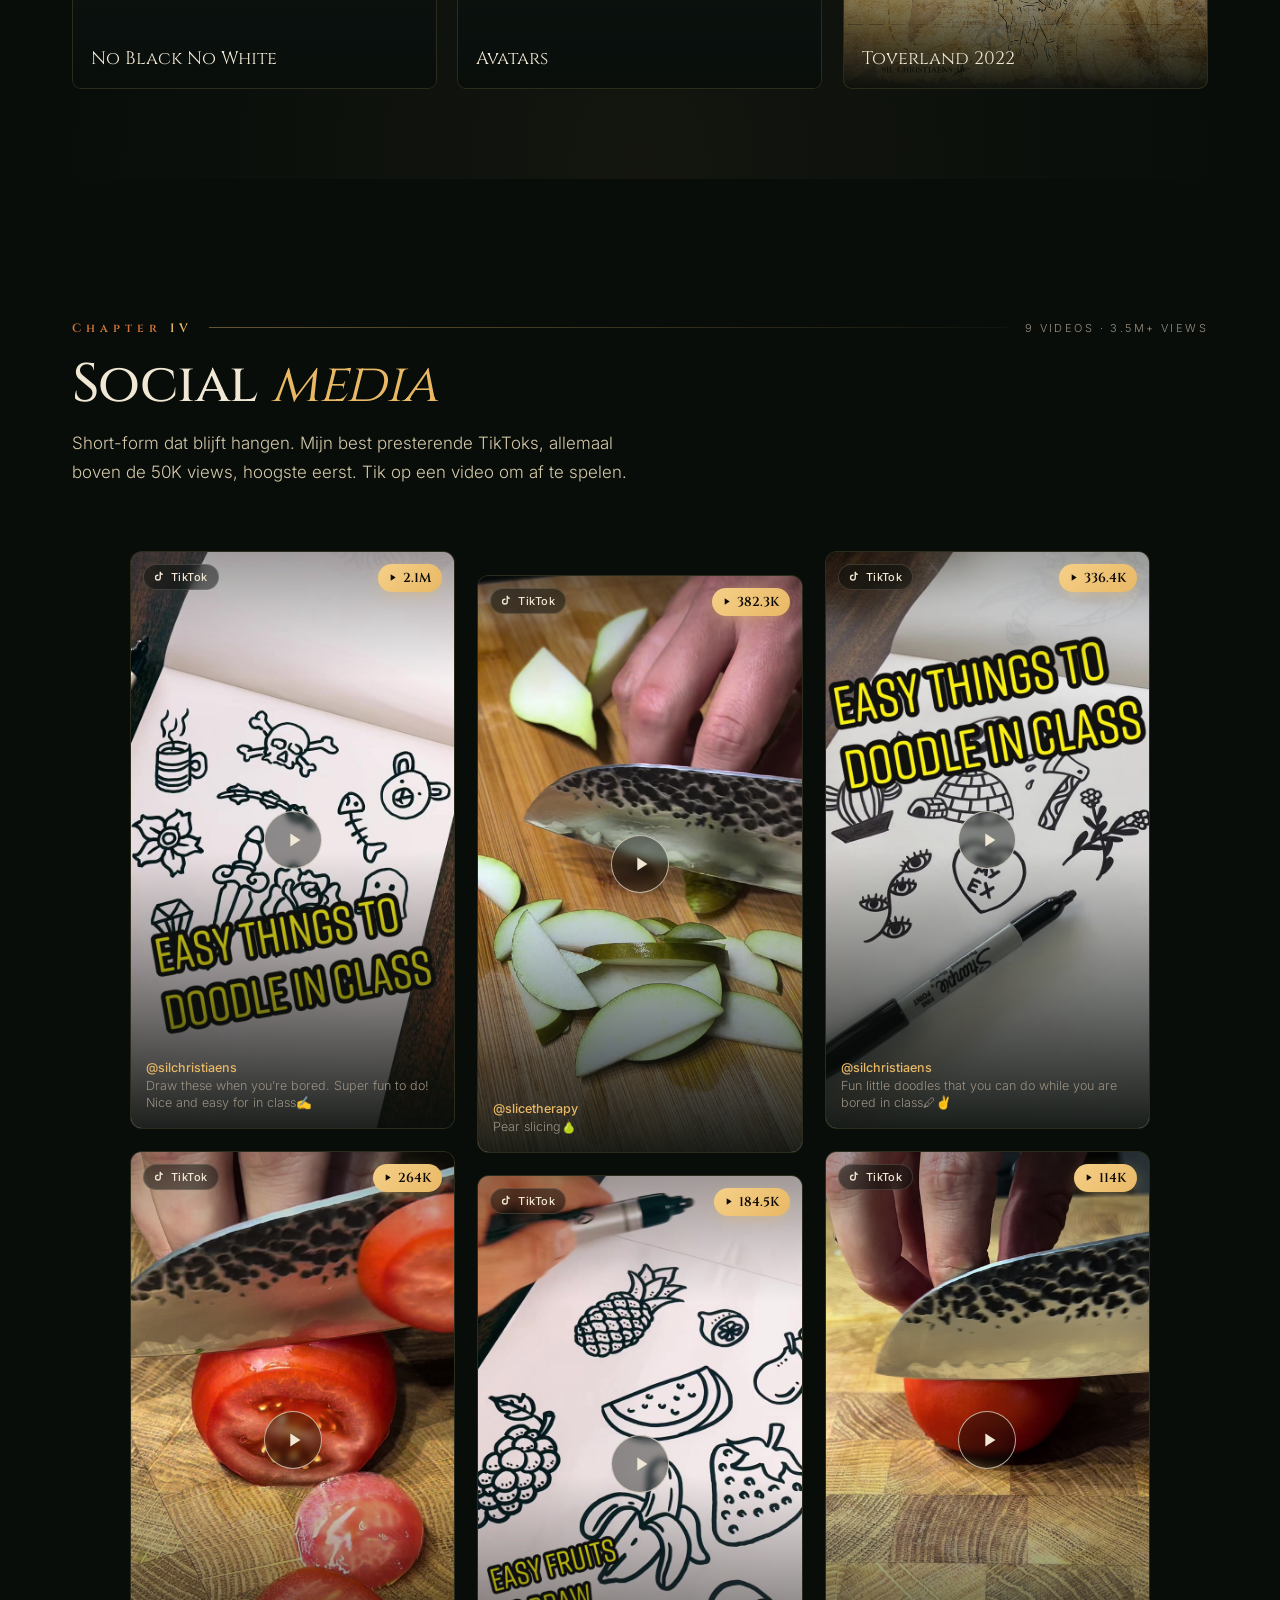
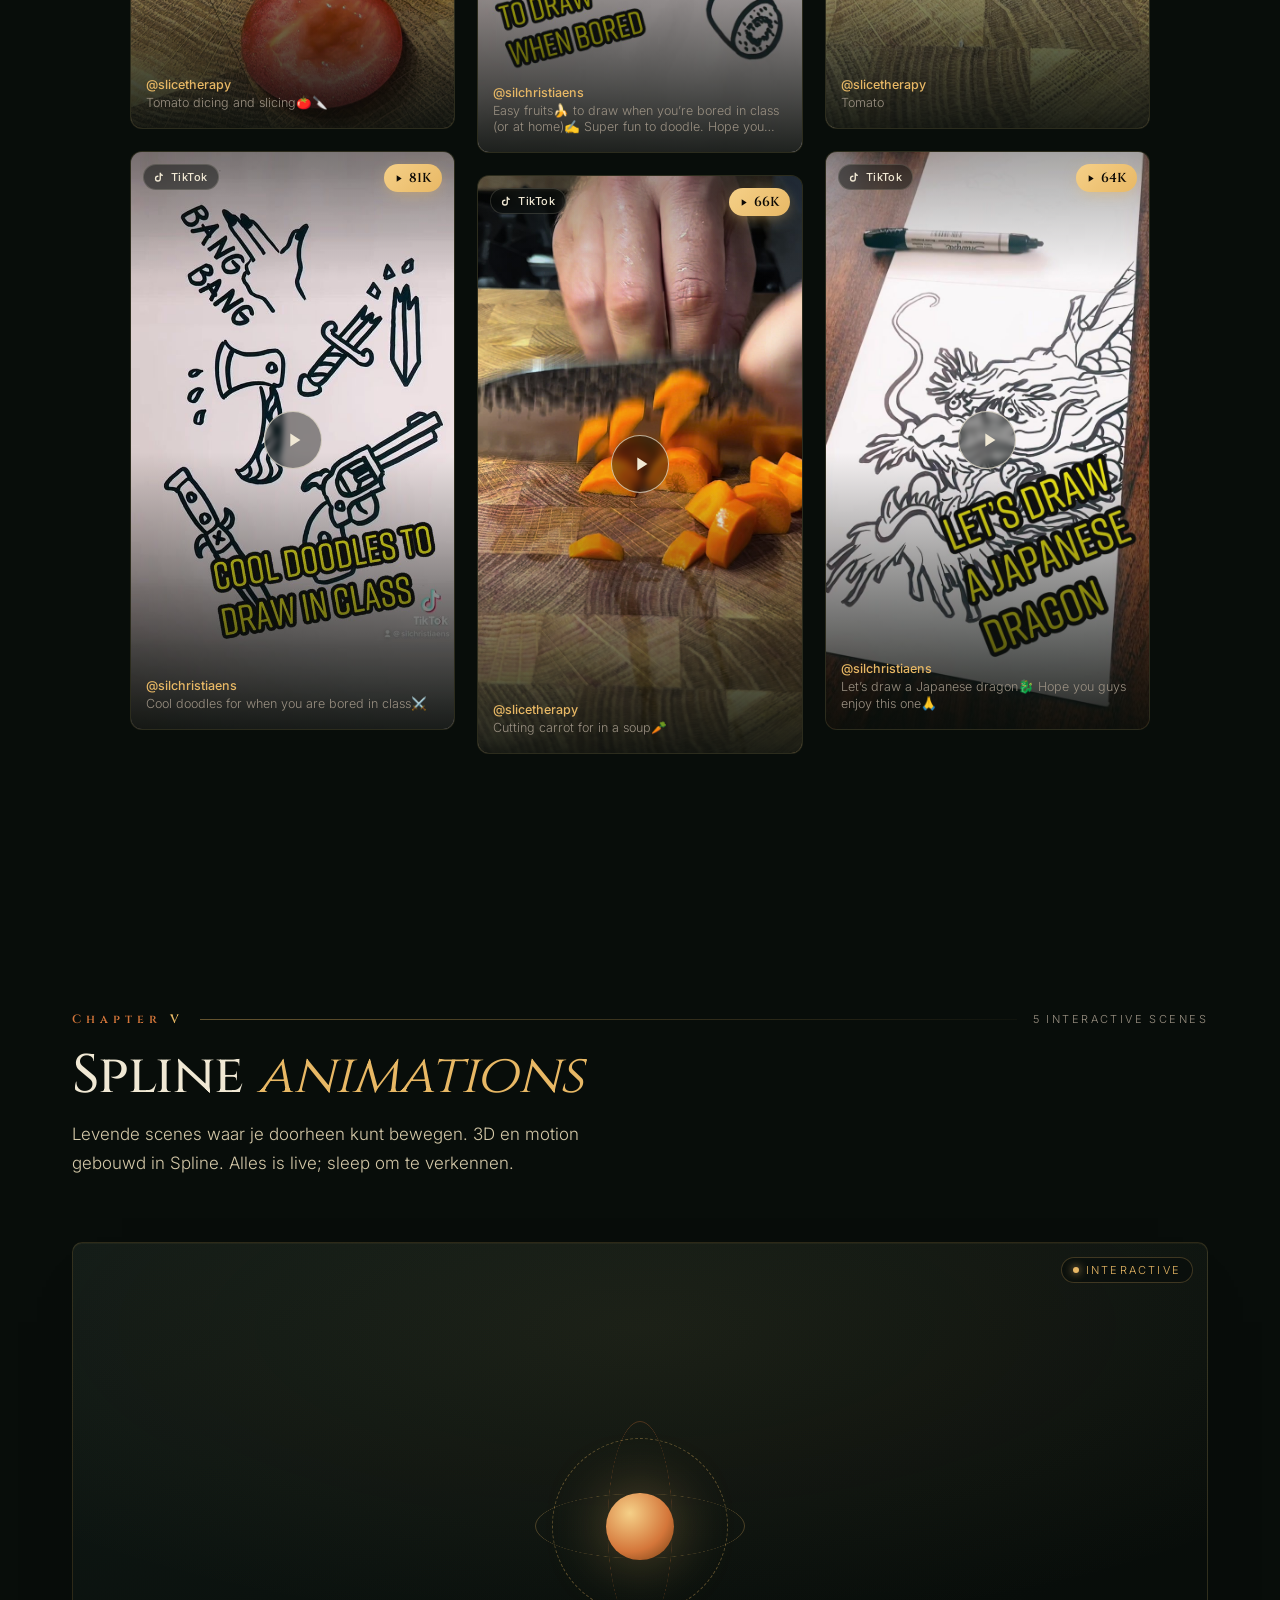
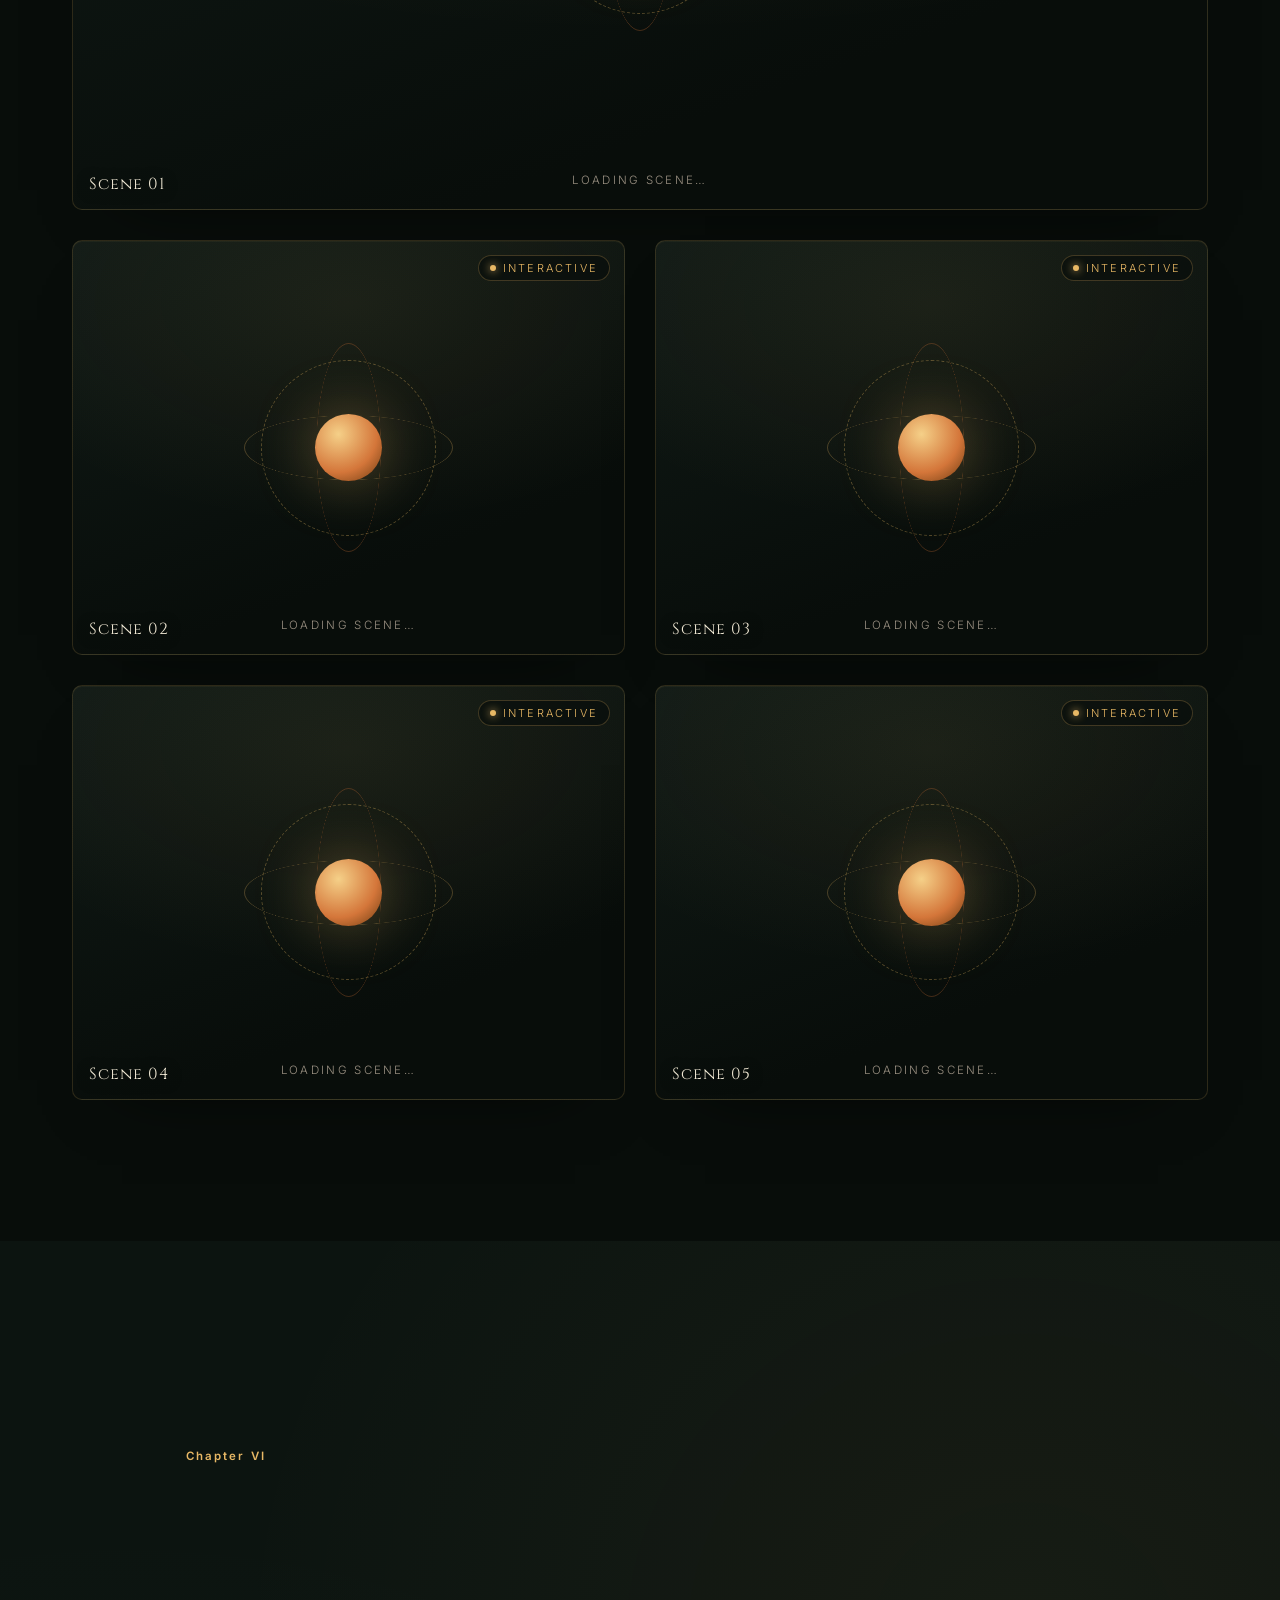
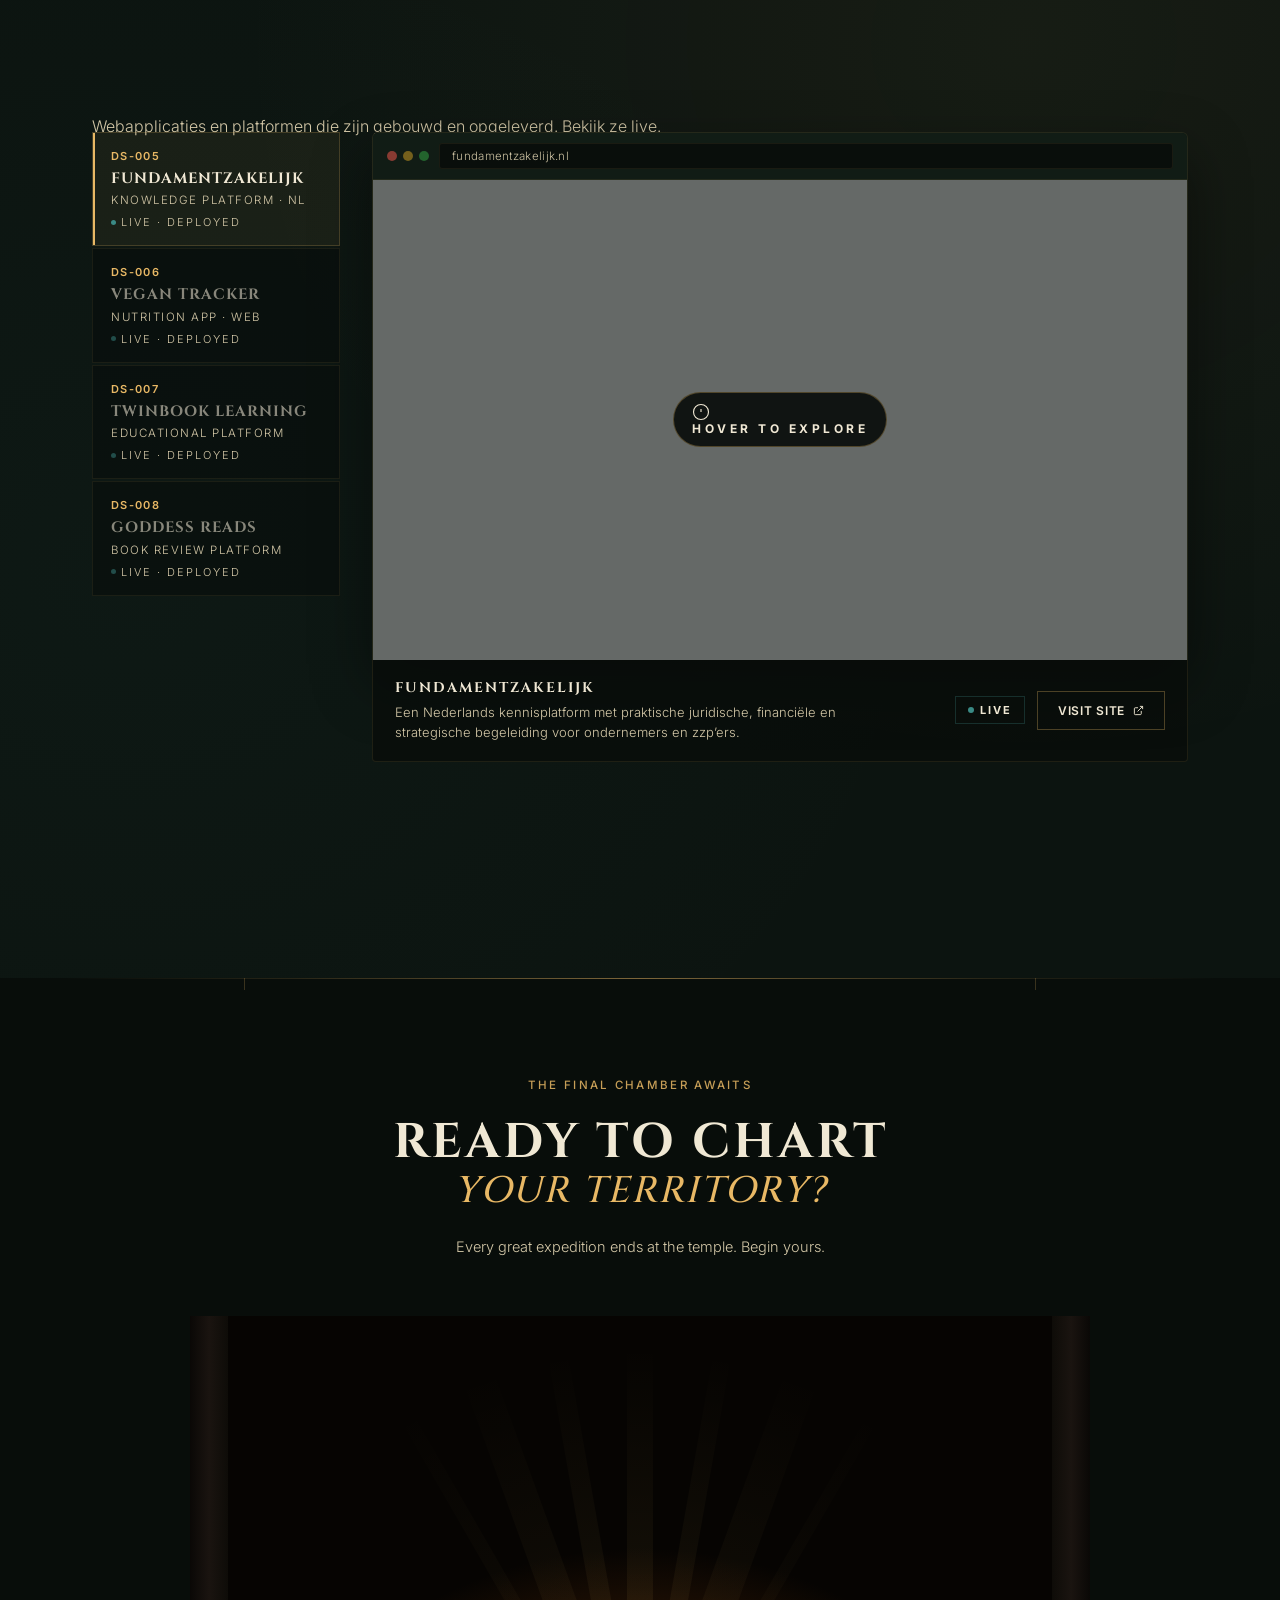
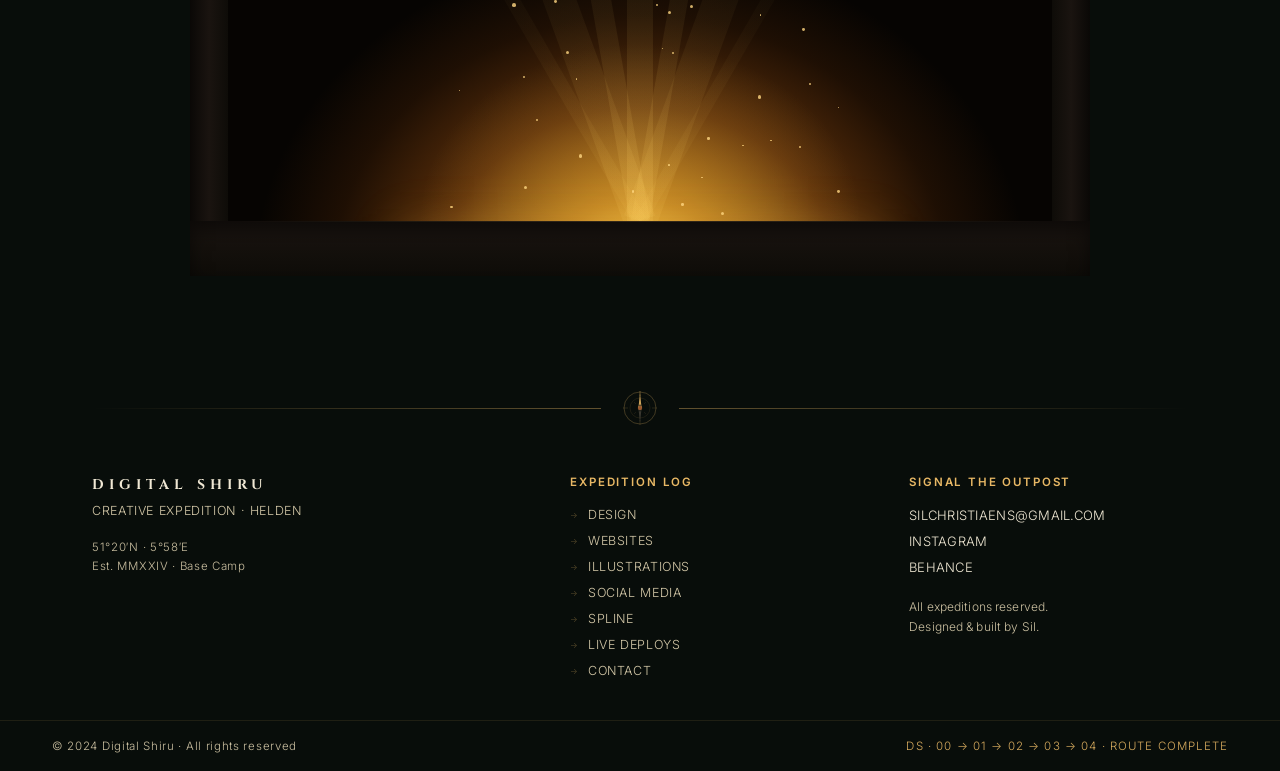
==== commit 35984e8e: "Add three Behance projects to the Design grid Lumi Led Shop Brochure, Onverwacht Lekkere Ketjap and " ====
--- a/index.html
+++ b/index.html
@@ -5786,7 +5786,7 @@
     <div class="cat-head-top">
       <span class="cat-index">Chapter <span class="cat-index-num">I</span></span>
       <span class="cat-head-rule"></span>
-      <span class="cat-head-count">9 projects</span>
+      <span class="cat-head-count">12 projects</span>
     </div>
     <h2 class="cat-title">Design <span class="accent">&amp; identity</span></h2>
     <p class="cat-lede">Huisstijlen, verpakkingen, logo’s en infographics. Tik op een project om de volledige
@@ -5864,6 +5864,30 @@
           <span class="bh-tag">Behance <svg viewBox="0 0 12 12" fill="none" stroke="currentColor" stroke-width="1.4"><path d="M3 9L9 3M4.2 3H9v4.8"/></svg></span>
           <span class="bh-name">Infographics</span>
           <span class="bh-desc">Verschillende infographics voor een crypto-cursus voor vrouwen.</span>
+        </div>
+      </a>
+      <a class="bh-card reveal" href="https://www.behance.net/gallery/253178899/Lumi-Led-Shop-Brochure" target="_blank" rel="noopener" aria-label="Lumi Led Shop Brochure · on Behance">
+        <div class="bh-thumb"><img src="assets/images/design/behance/253178899.jpg" alt="Lumi Led Shop Brochure" loading="lazy" decoding="async"></div>
+        <div class="bh-overlay">
+          <span class="bh-tag">Behance <svg viewBox="0 0 12 12" fill="none" stroke="currentColor" stroke-width="1.4"><path d="M3 9L9 3M4.2 3H9v4.8"/></svg></span>
+          <span class="bh-name">Lumi Led Shop Brochure</span>
+          <span class="bh-desc">Brochureontwerp voor een tuinverlichtingsspecialist, van omslag tot productpagina’s.</span>
+        </div>
+      </a>
+      <a class="bh-card reveal" href="https://www.behance.net/gallery/253169207/Onverwacht-Lekkere-Ketjap" target="_blank" rel="noopener" aria-label="Onverwacht Lekkere Ketjap · on Behance">
+        <div class="bh-thumb"><img src="assets/images/design/behance/253169207.jpg" alt="Onverwacht Lekkere Ketjap" loading="lazy" decoding="async"></div>
+        <div class="bh-overlay">
+          <span class="bh-tag">Behance <svg viewBox="0 0 12 12" fill="none" stroke="currentColor" stroke-width="1.4"><path d="M3 9L9 3M4.2 3H9v4.8"/></svg></span>
+          <span class="bh-name">Onverwacht Lekkere Ketjap</span>
+          <span class="bh-desc">Branding en verpakkingsontwerp voor een Surinaamse ketjap.</span>
+        </div>
+      </a>
+      <a class="bh-card reveal" href="https://www.behance.net/gallery/147787903/Asialoj-Photography" target="_blank" rel="noopener" aria-label="Asialoj Photography · on Behance">
+        <div class="bh-thumb"><img src="assets/images/design/behance/147787903.jpg" alt="Asialoj Photography" loading="lazy" decoding="async"></div>
+        <div class="bh-overlay">
+          <span class="bh-tag">Behance <svg viewBox="0 0 12 12" fill="none" stroke="currentColor" stroke-width="1.4"><path d="M3 9L9 3M4.2 3H9v4.8"/></svg></span>
+          <span class="bh-name">Asialoj Photography</span>
+          <span class="bh-desc">Visitekaartjes ontworpen voor een fotograaf.</span>
         </div>
       </a>
     </div>
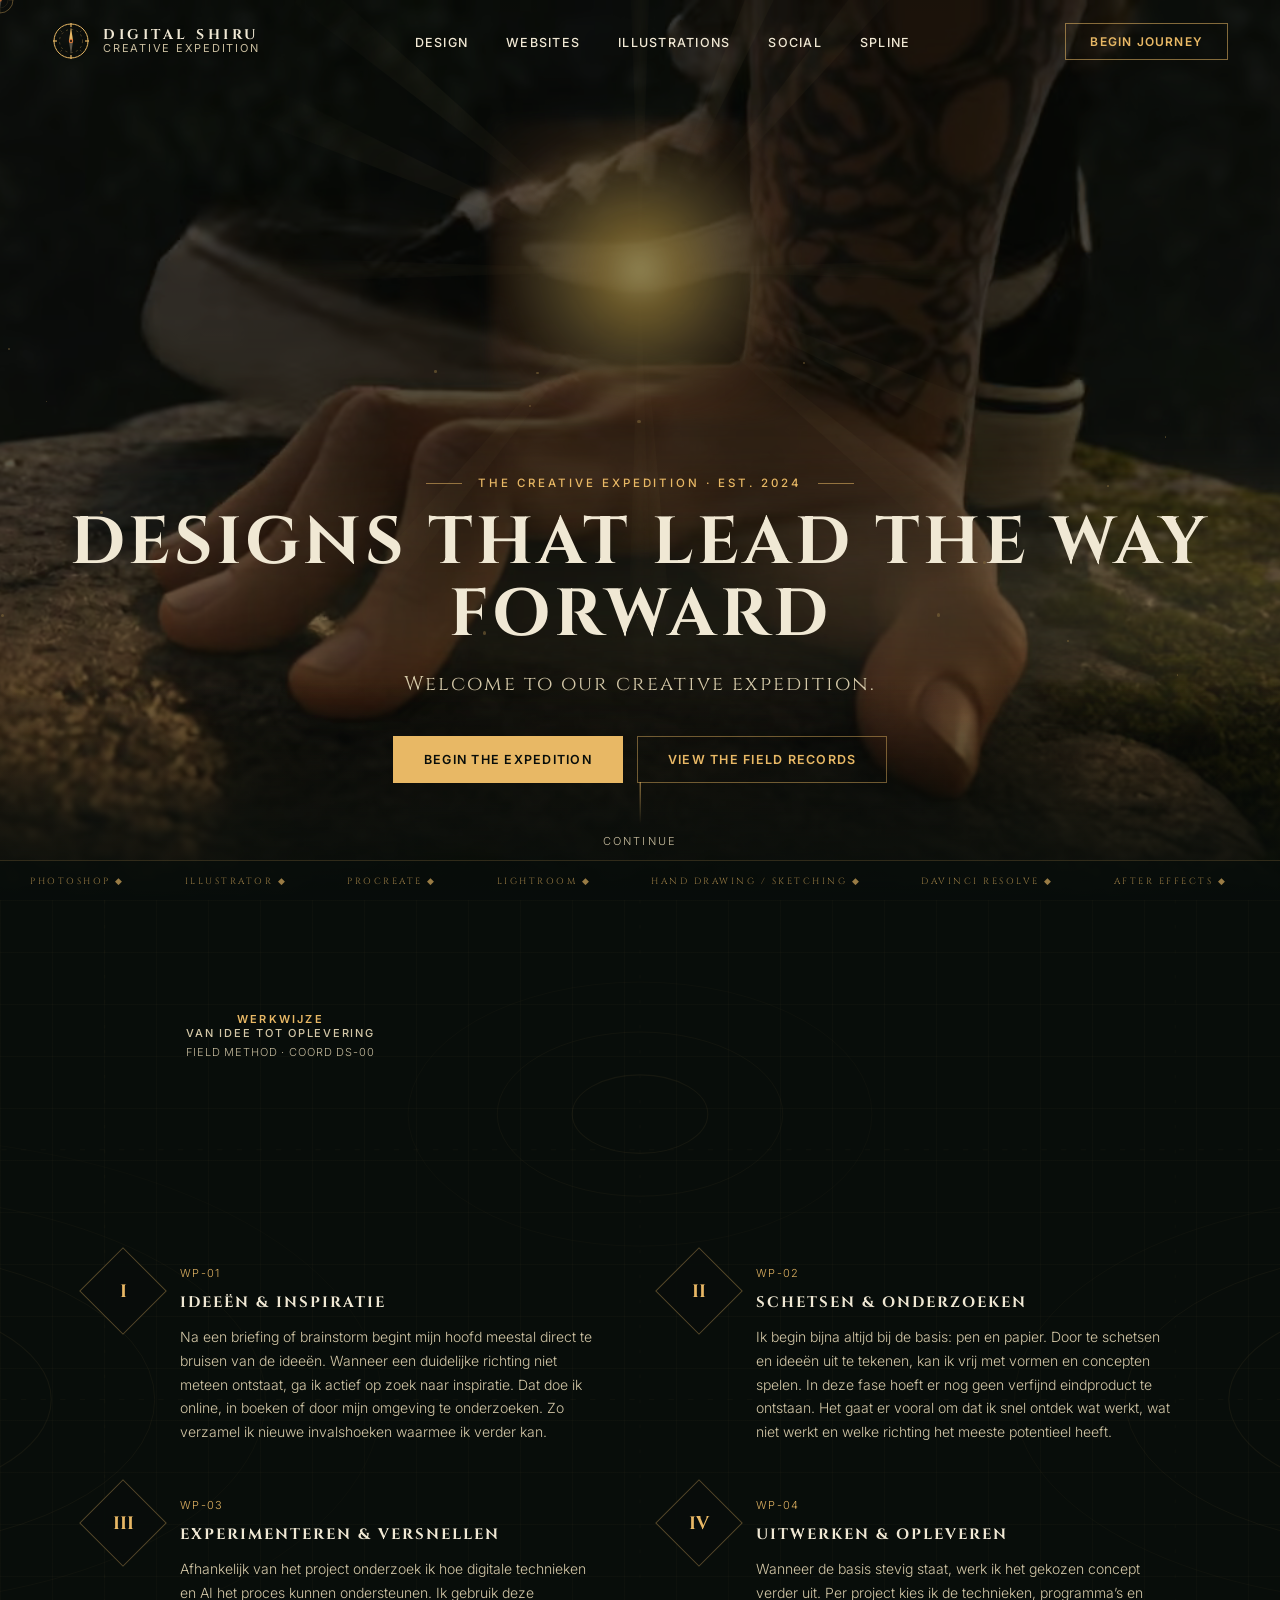
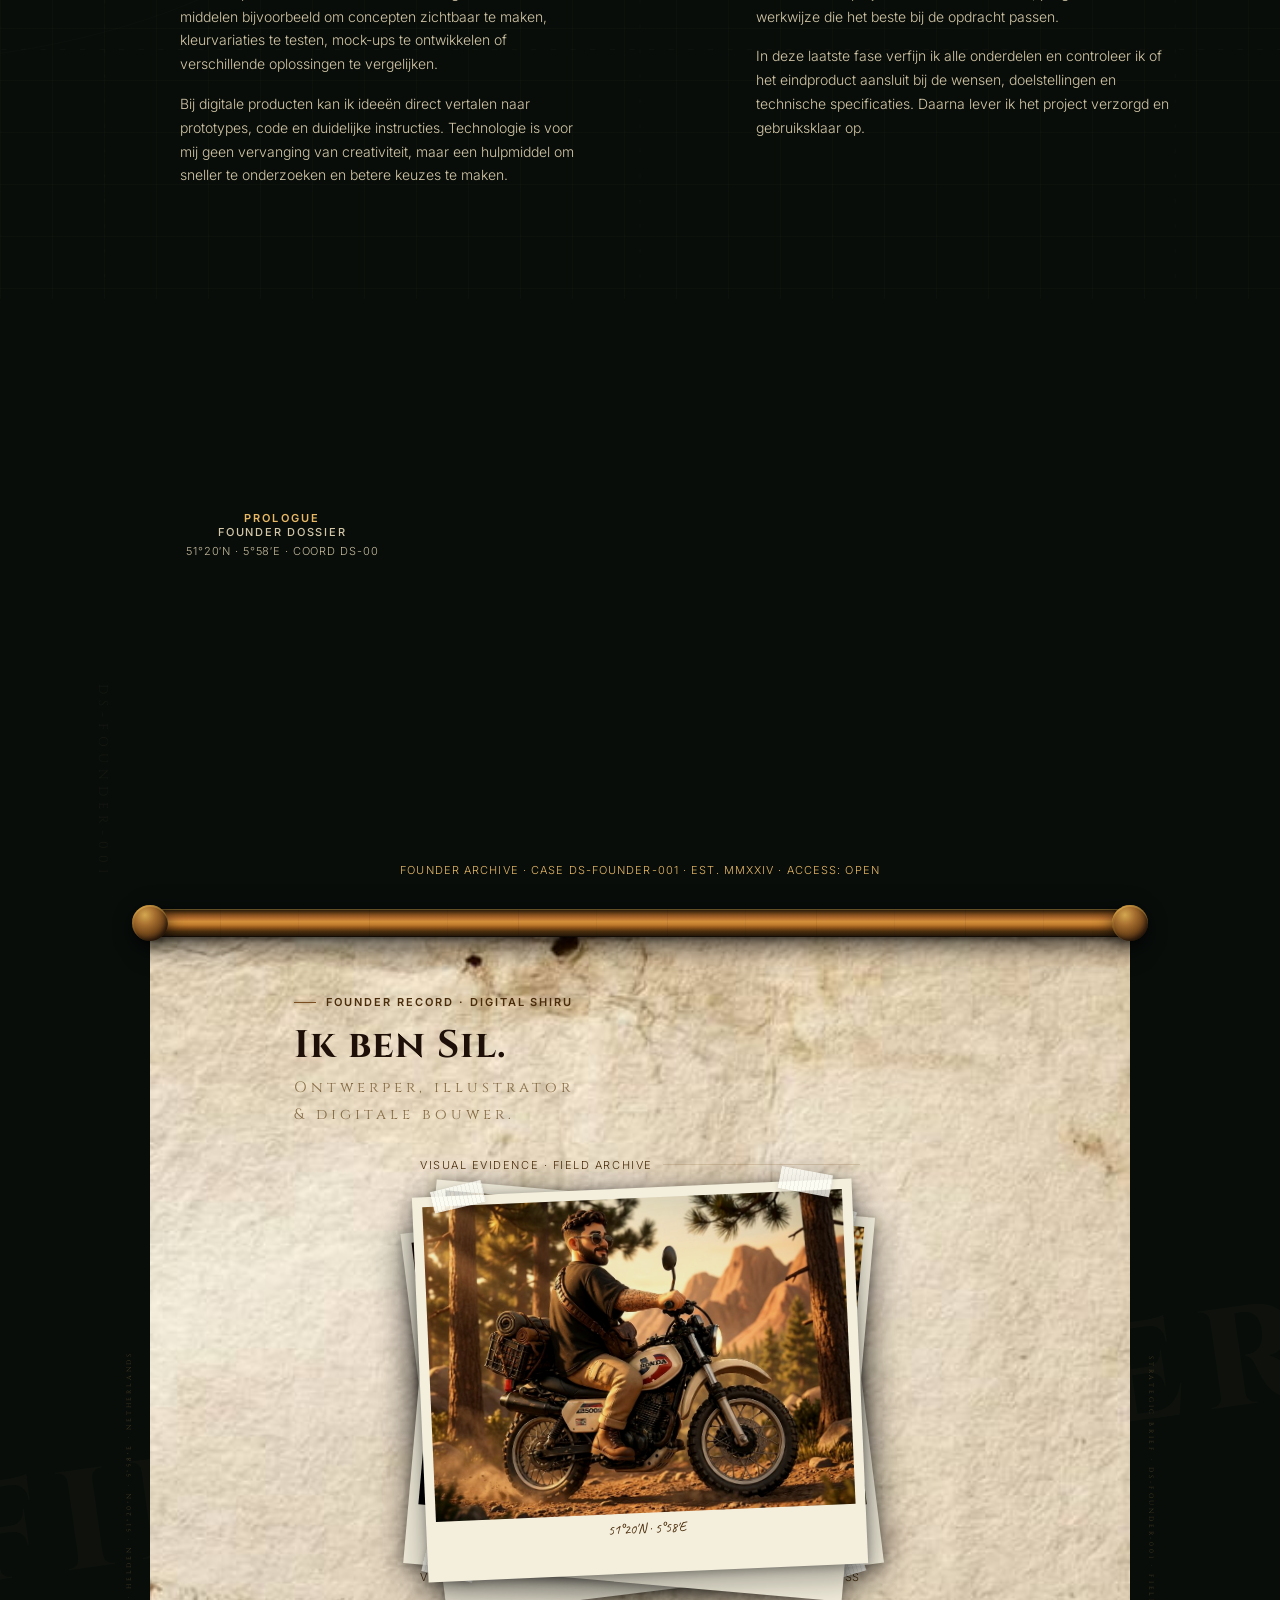
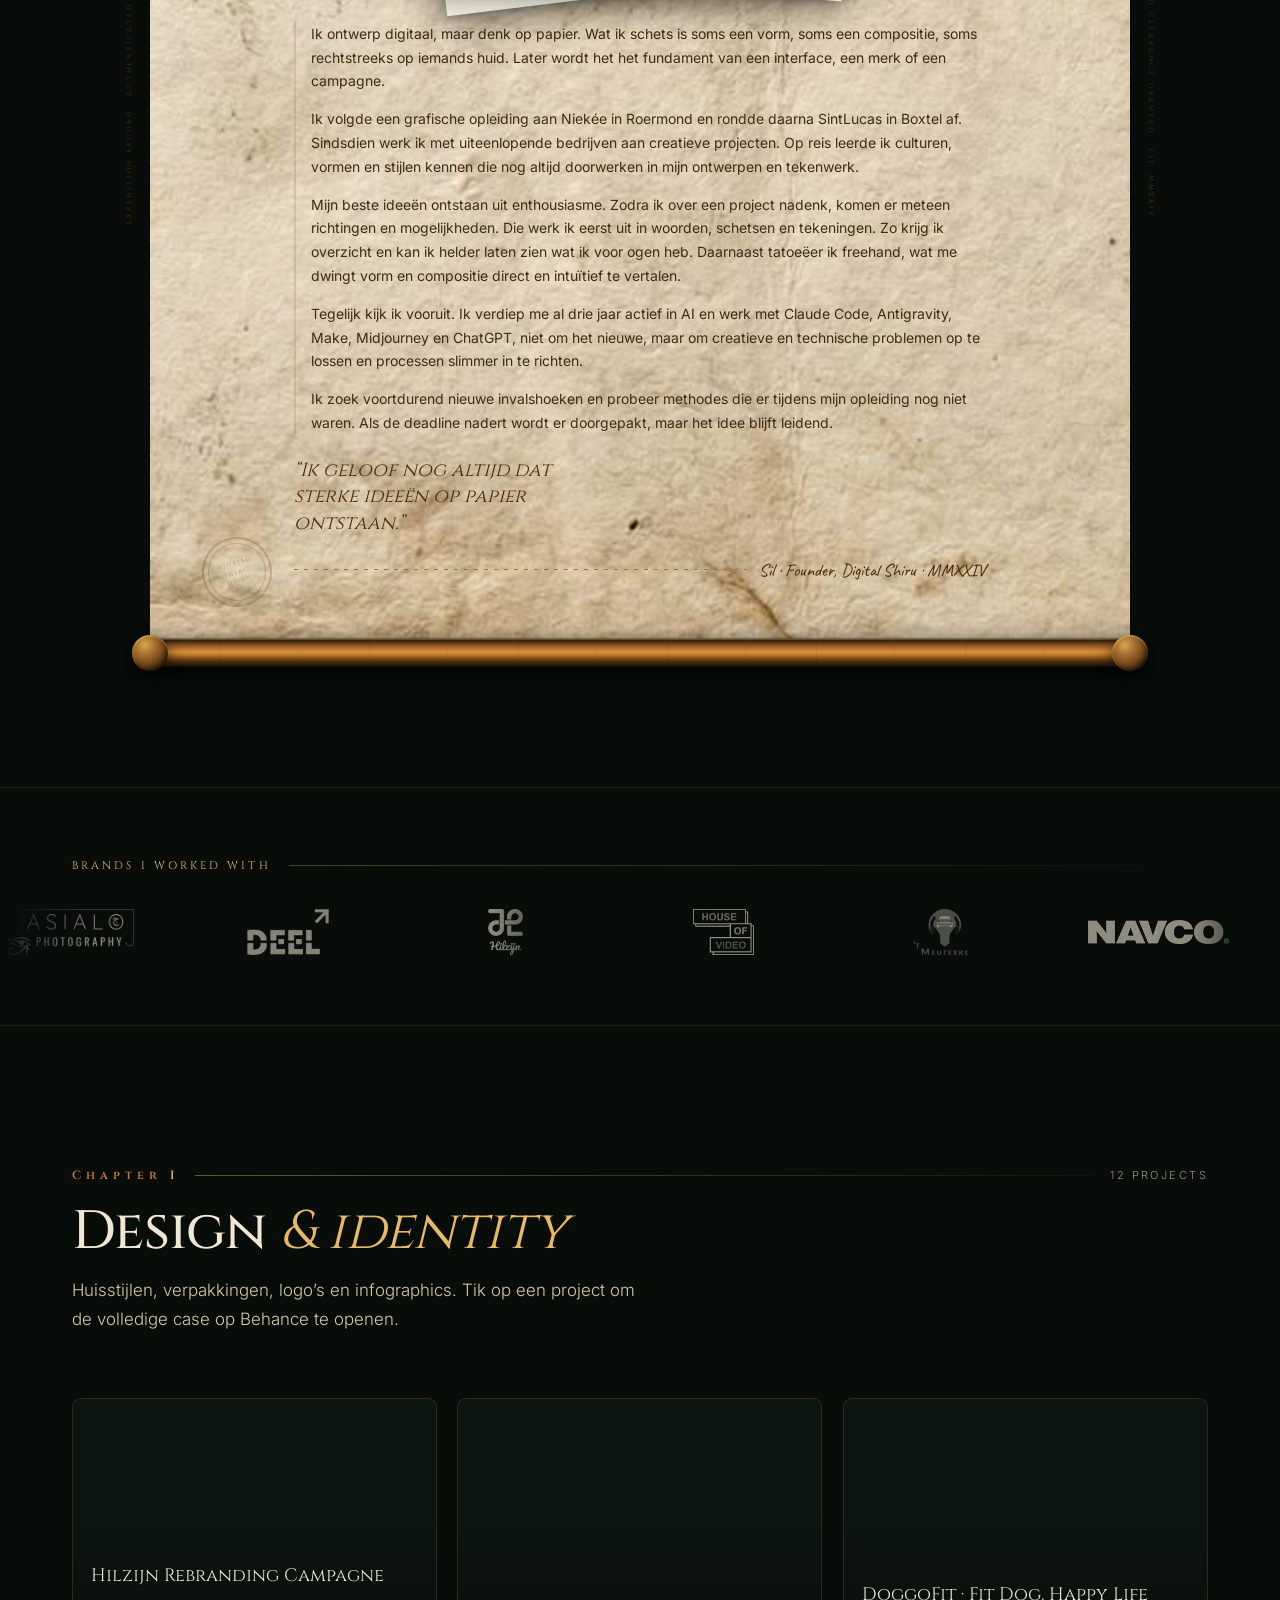
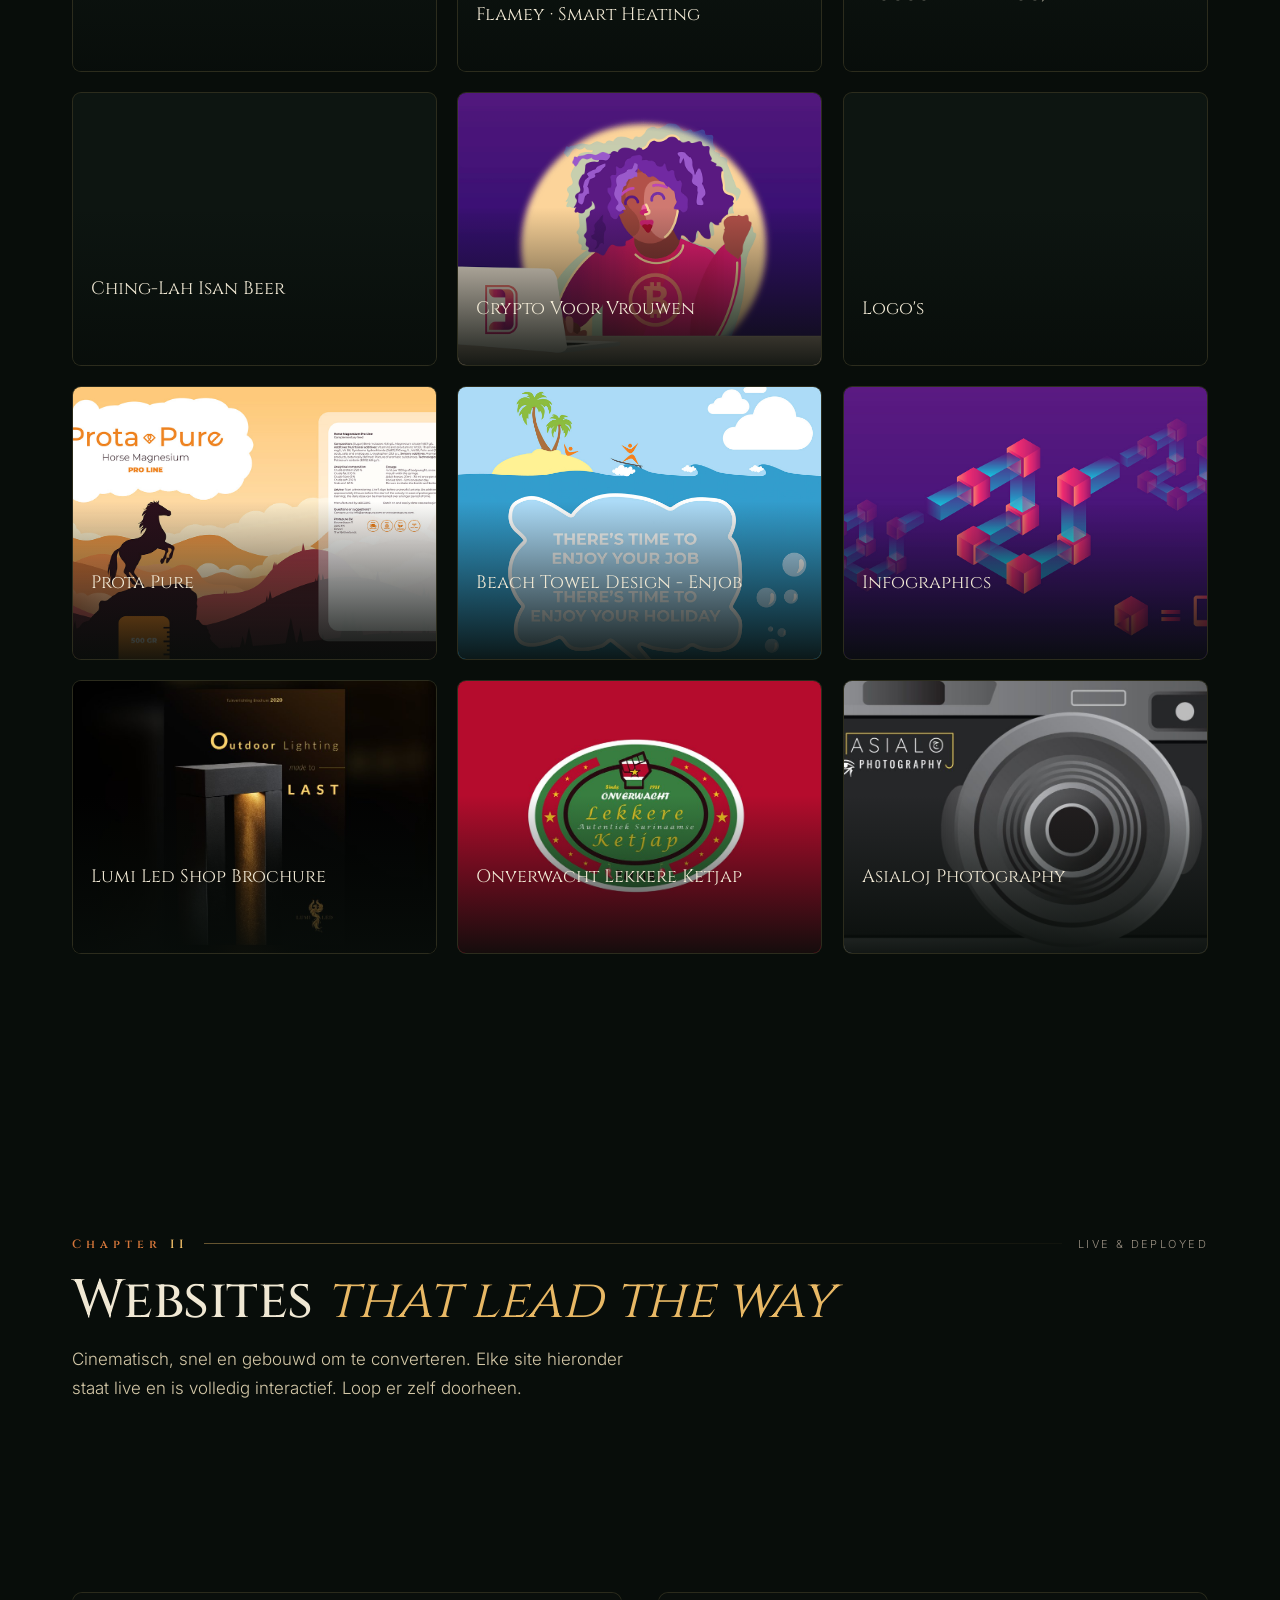
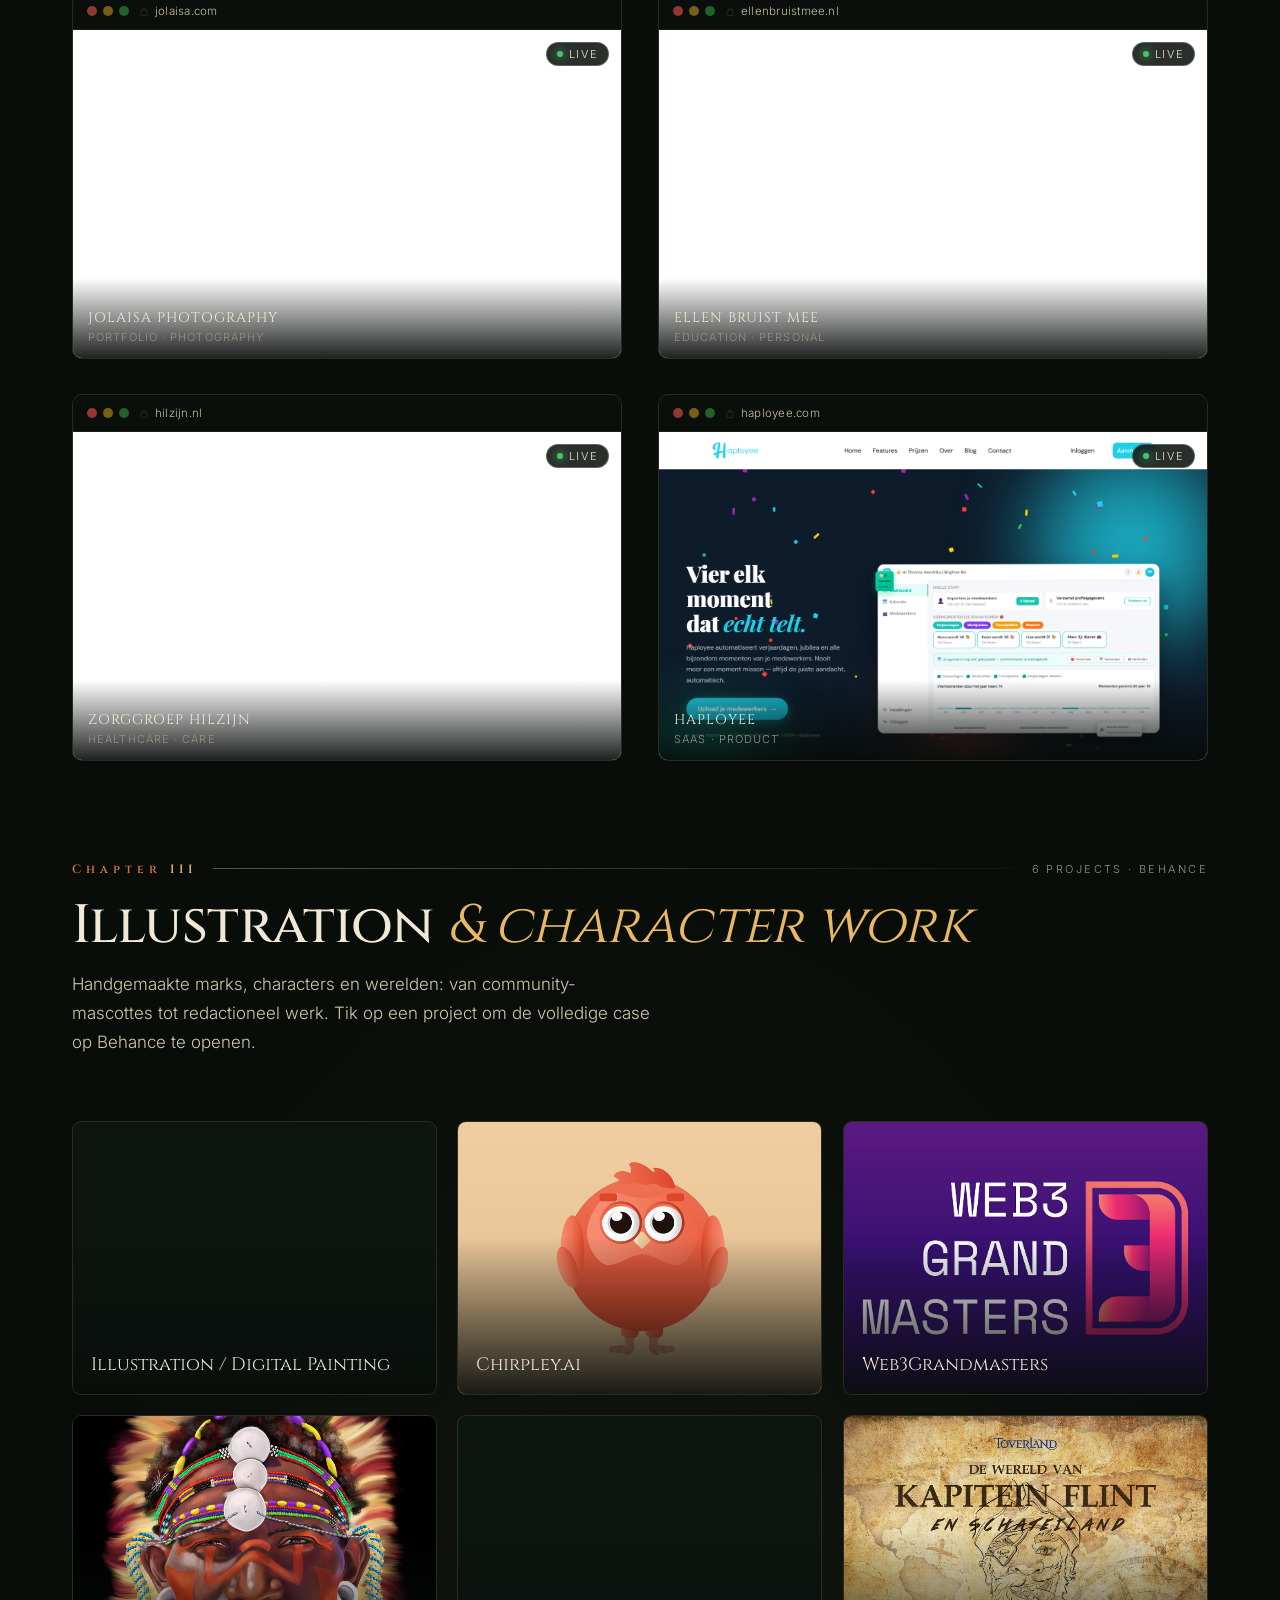
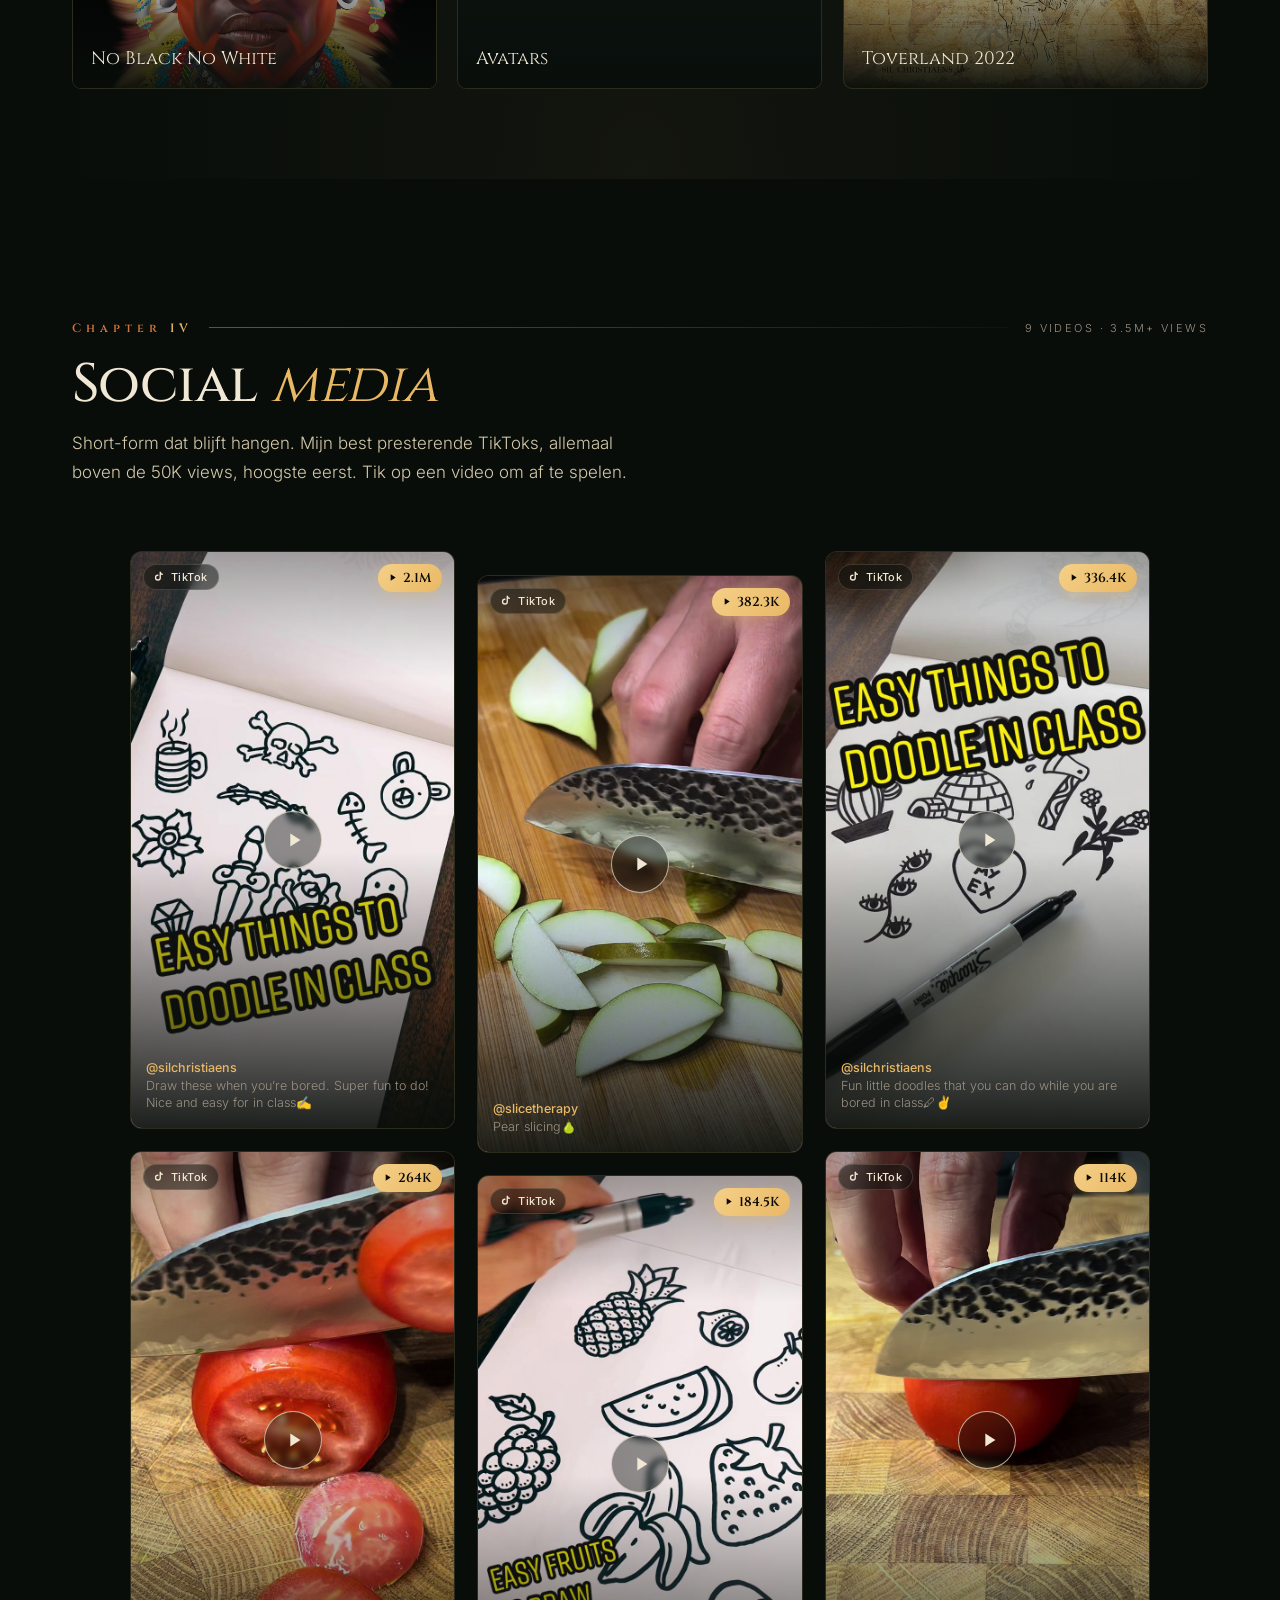
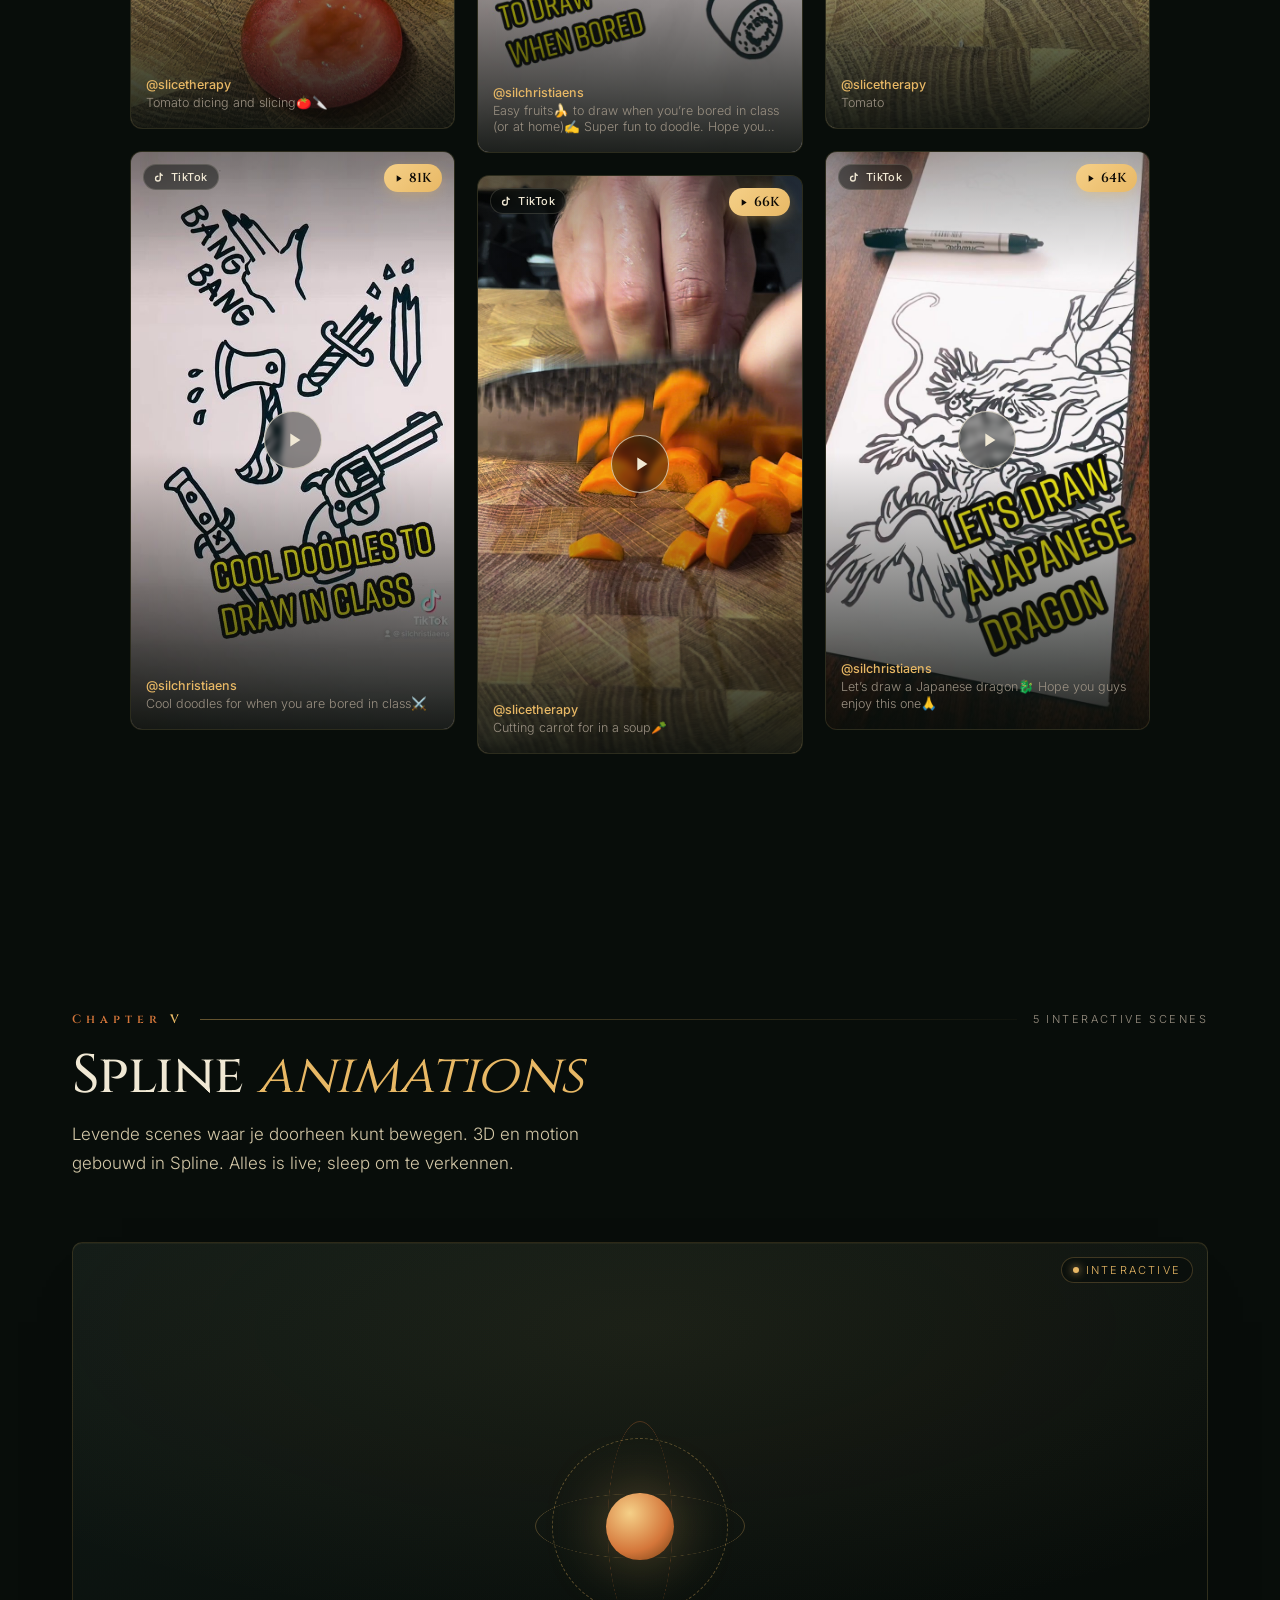
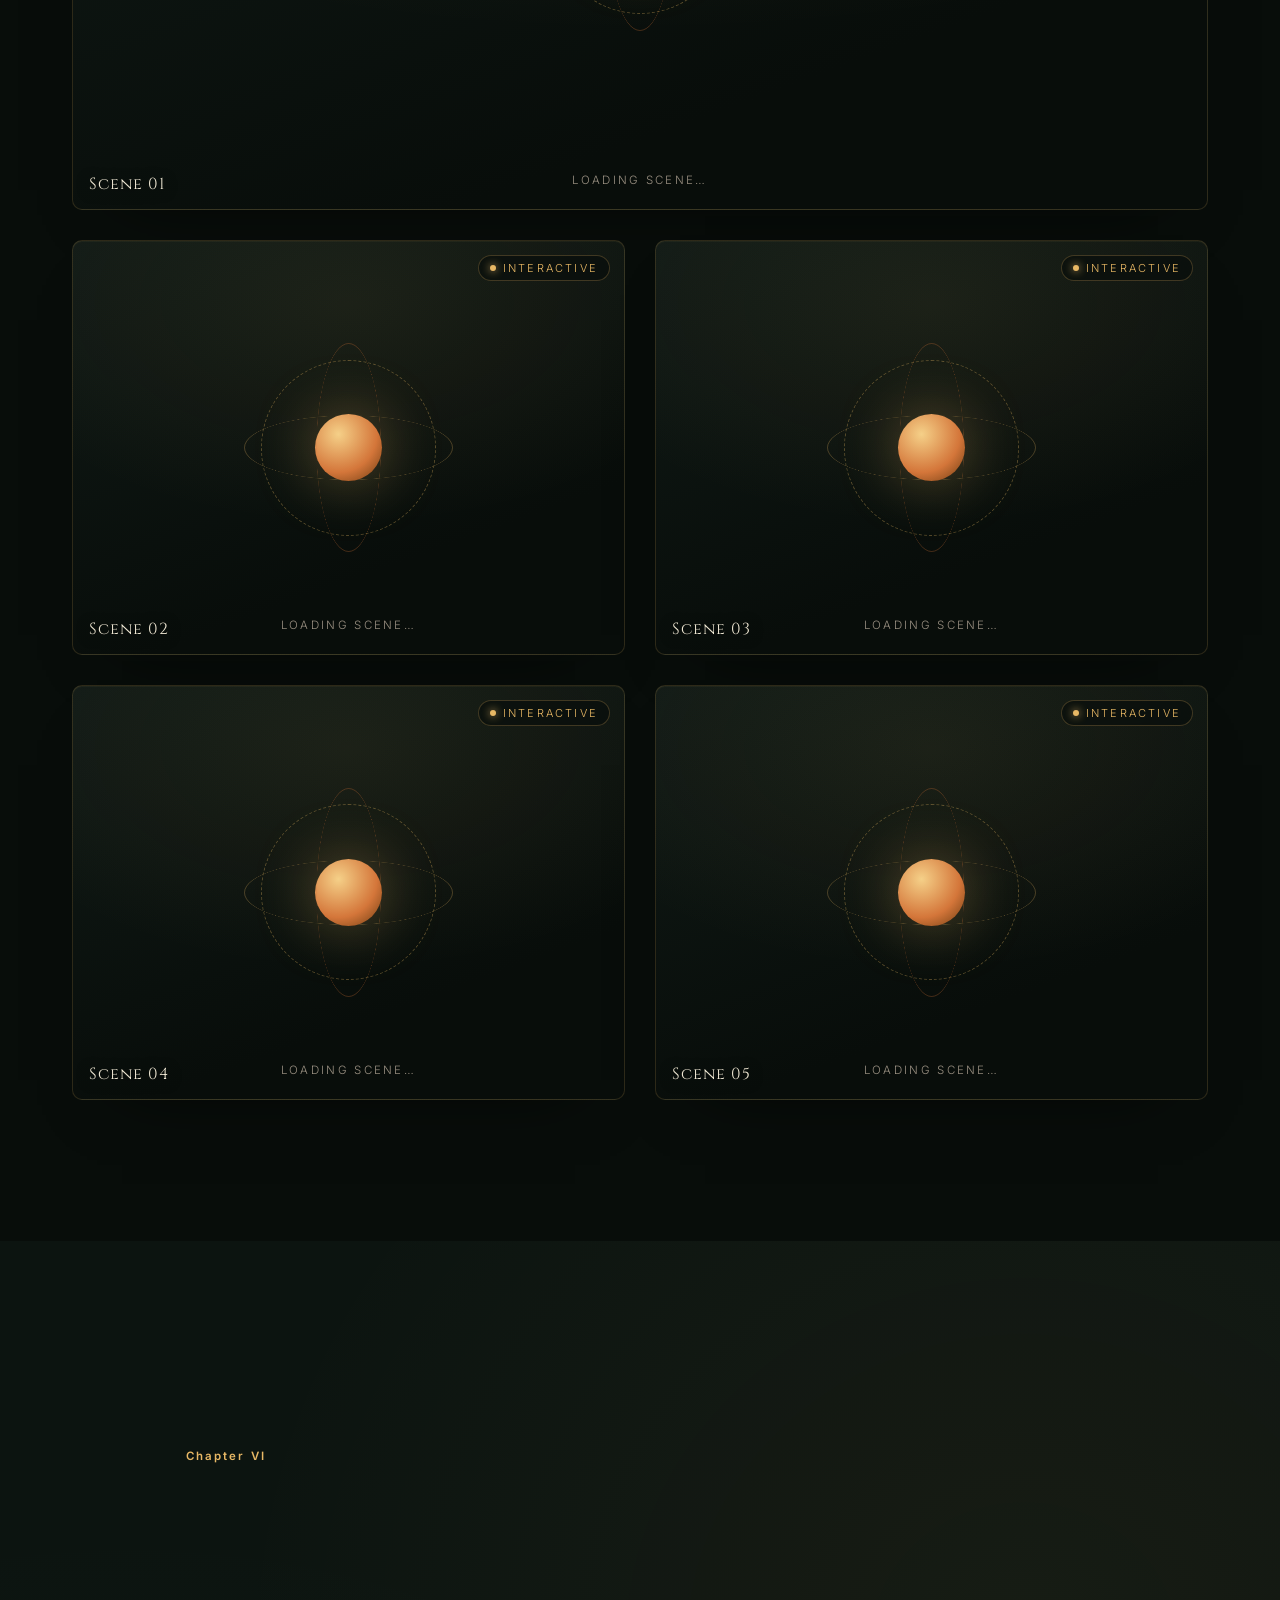
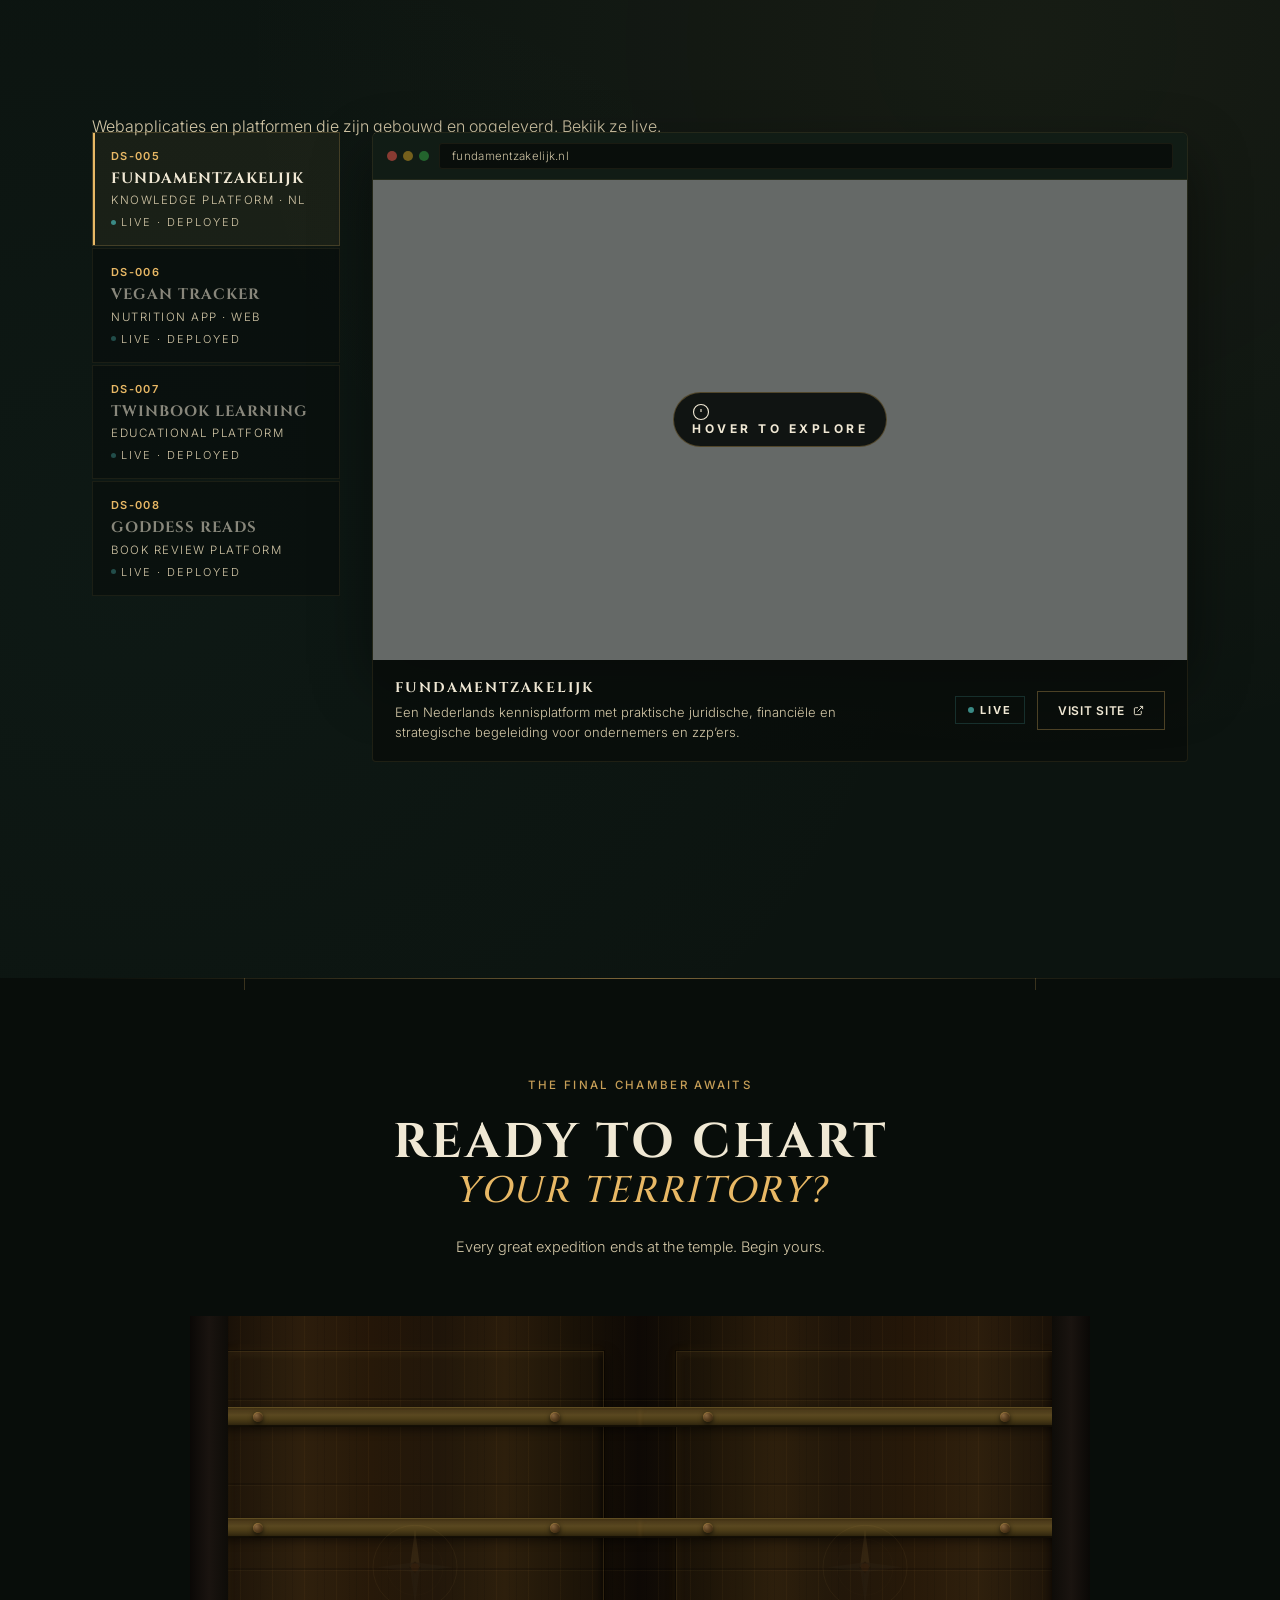
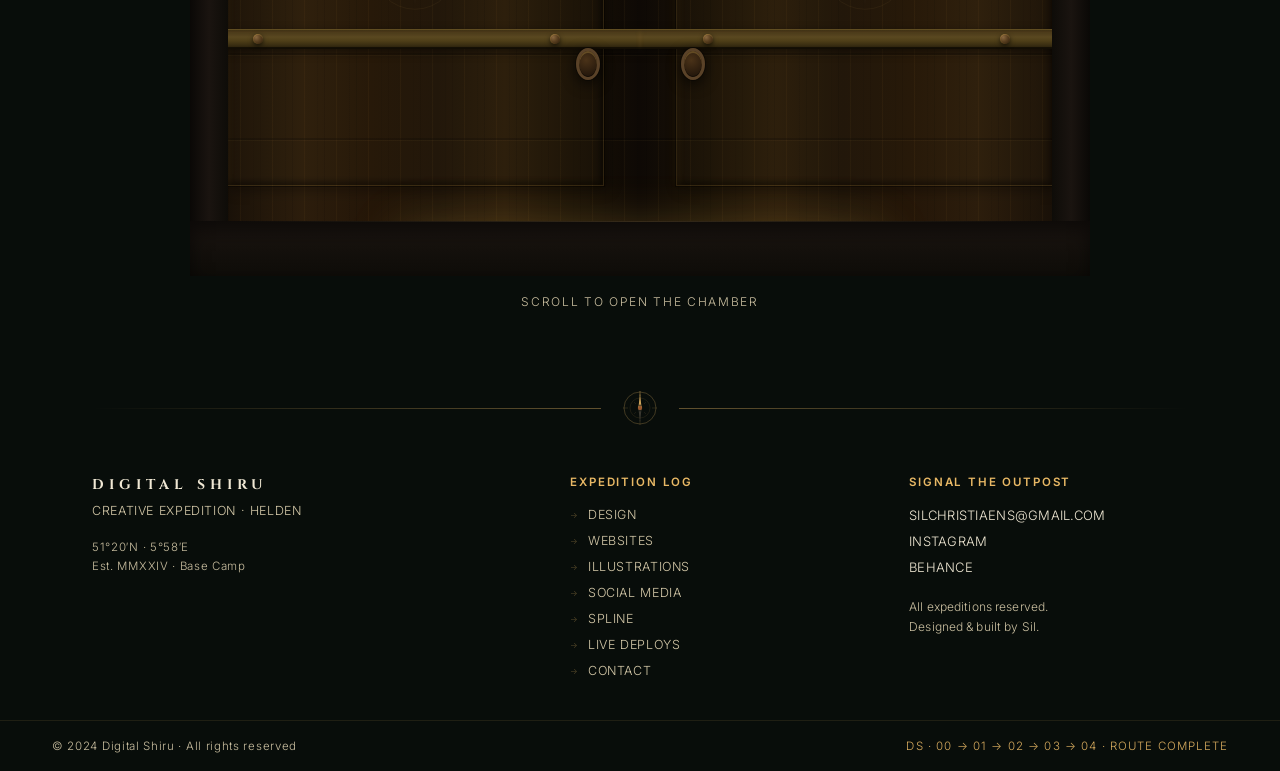
==== commit 0aebadf1: "Clarify the Asialoj tile description It is a collection of business cards for various clients, not w" ====
--- a/index.html
+++ b/index.html
@@ -5887,7 +5887,7 @@
         <div class="bh-overlay">
           <span class="bh-tag">Behance <svg viewBox="0 0 12 12" fill="none" stroke="currentColor" stroke-width="1.4"><path d="M3 9L9 3M4.2 3H9v4.8"/></svg></span>
           <span class="bh-name">Asialoj Photography</span>
-          <span class="bh-desc">Visitekaartjes ontworpen voor een fotograaf.</span>
+          <span class="bh-desc">Diverse visitekaartjes ontworpen voor uiteenlopende opdrachtgevers.</span>
         </div>
       </a>
     </div>
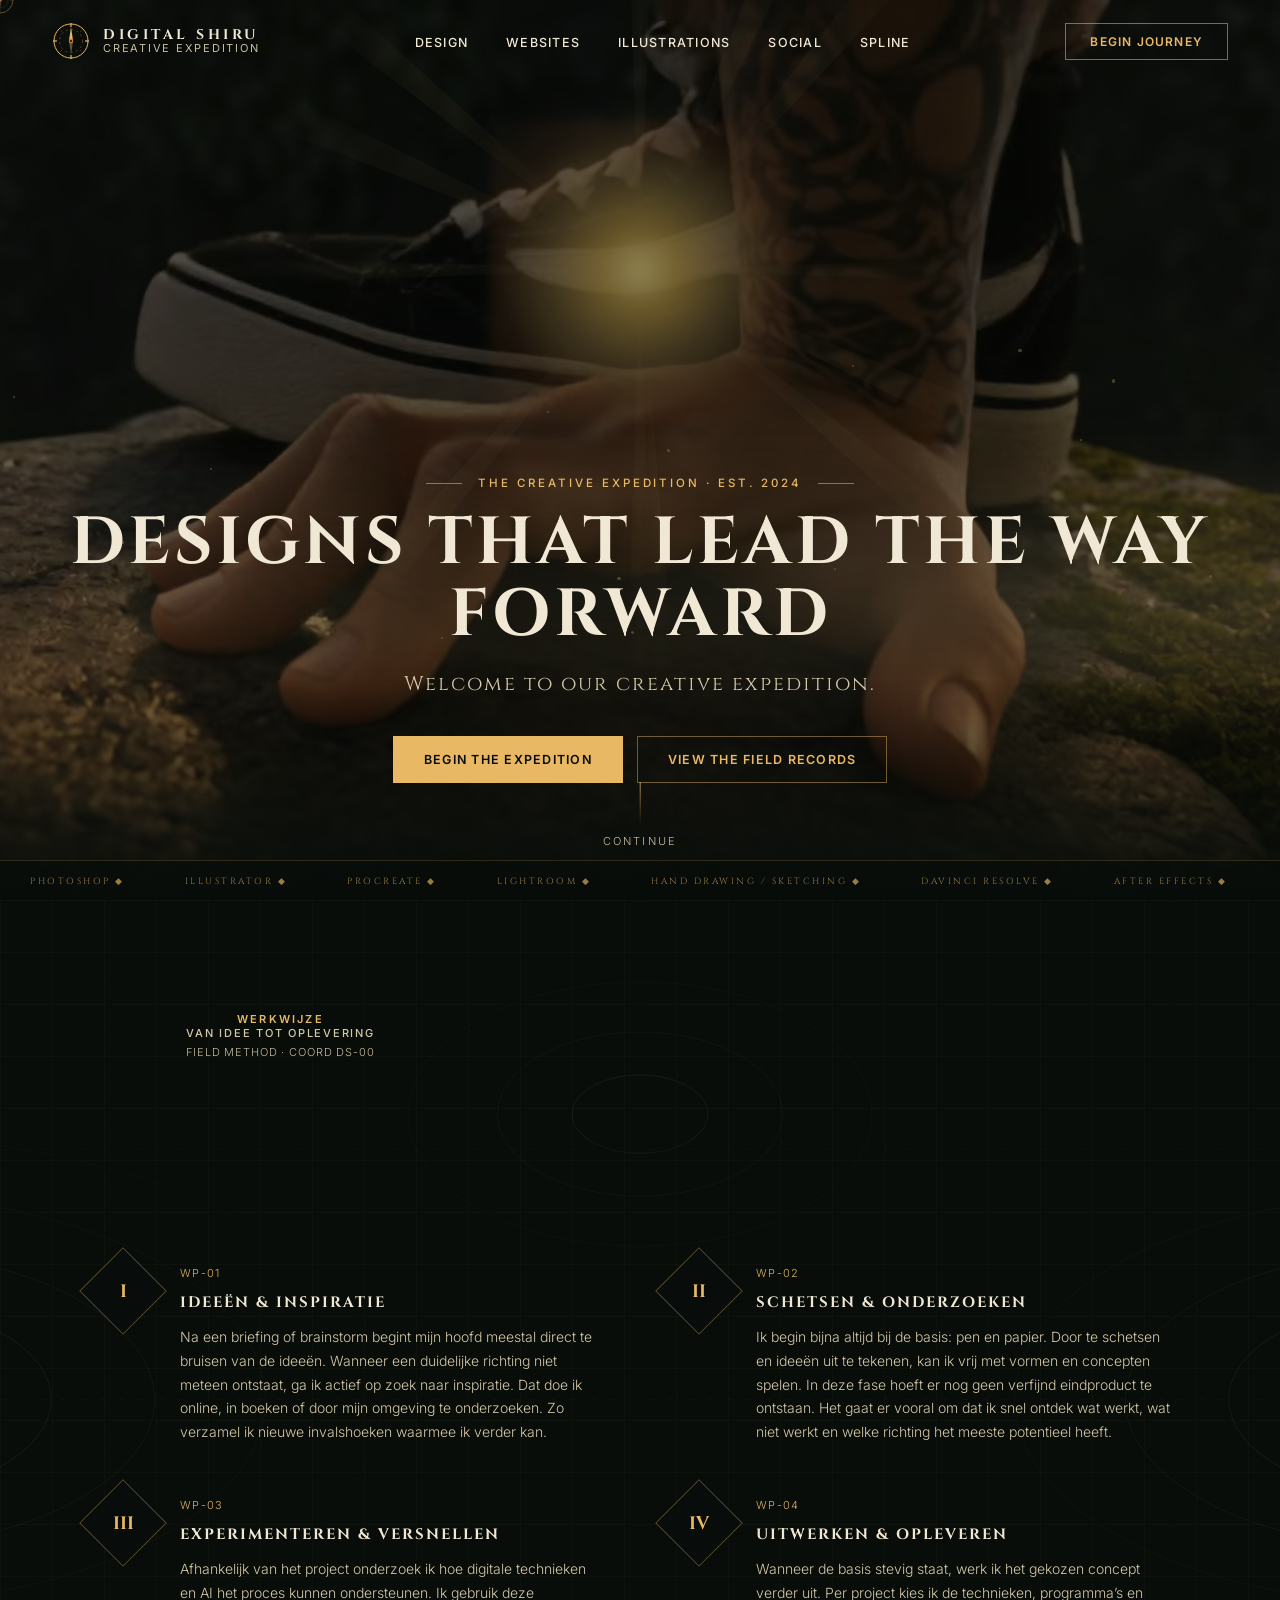
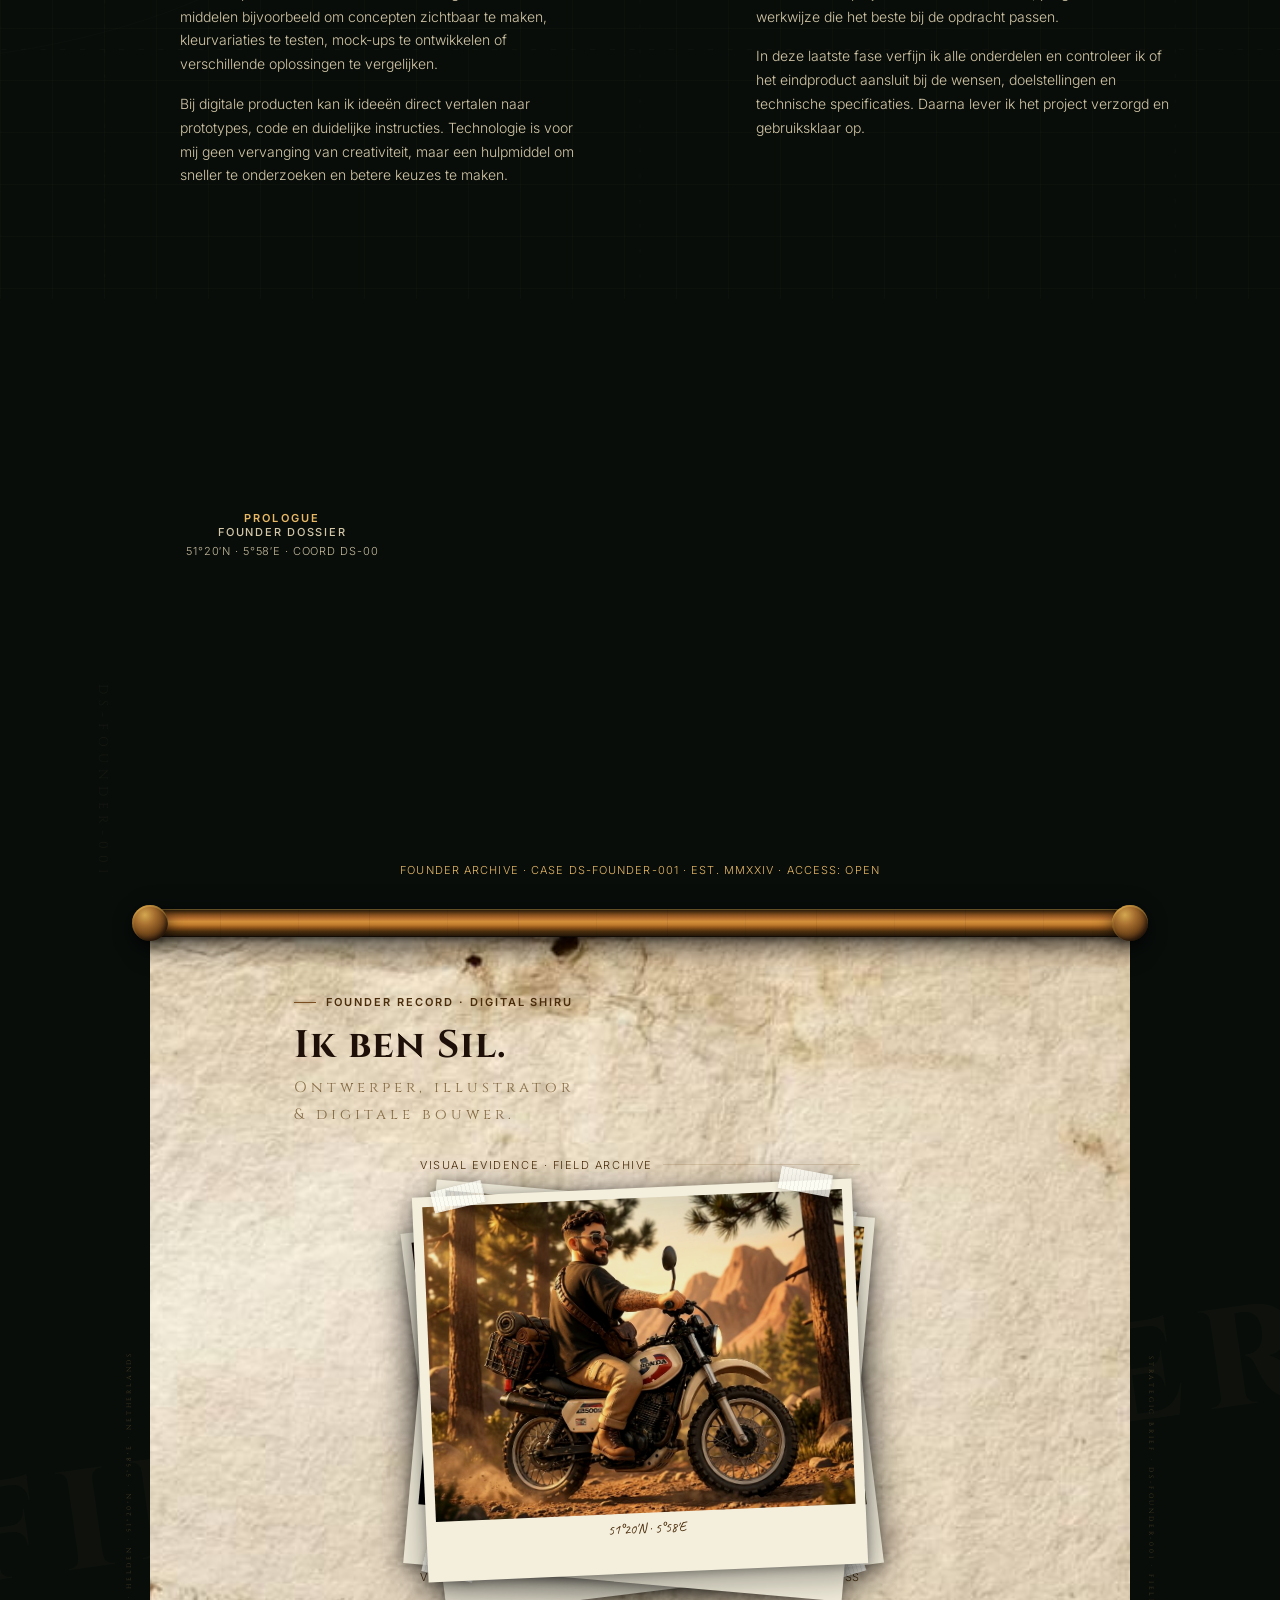
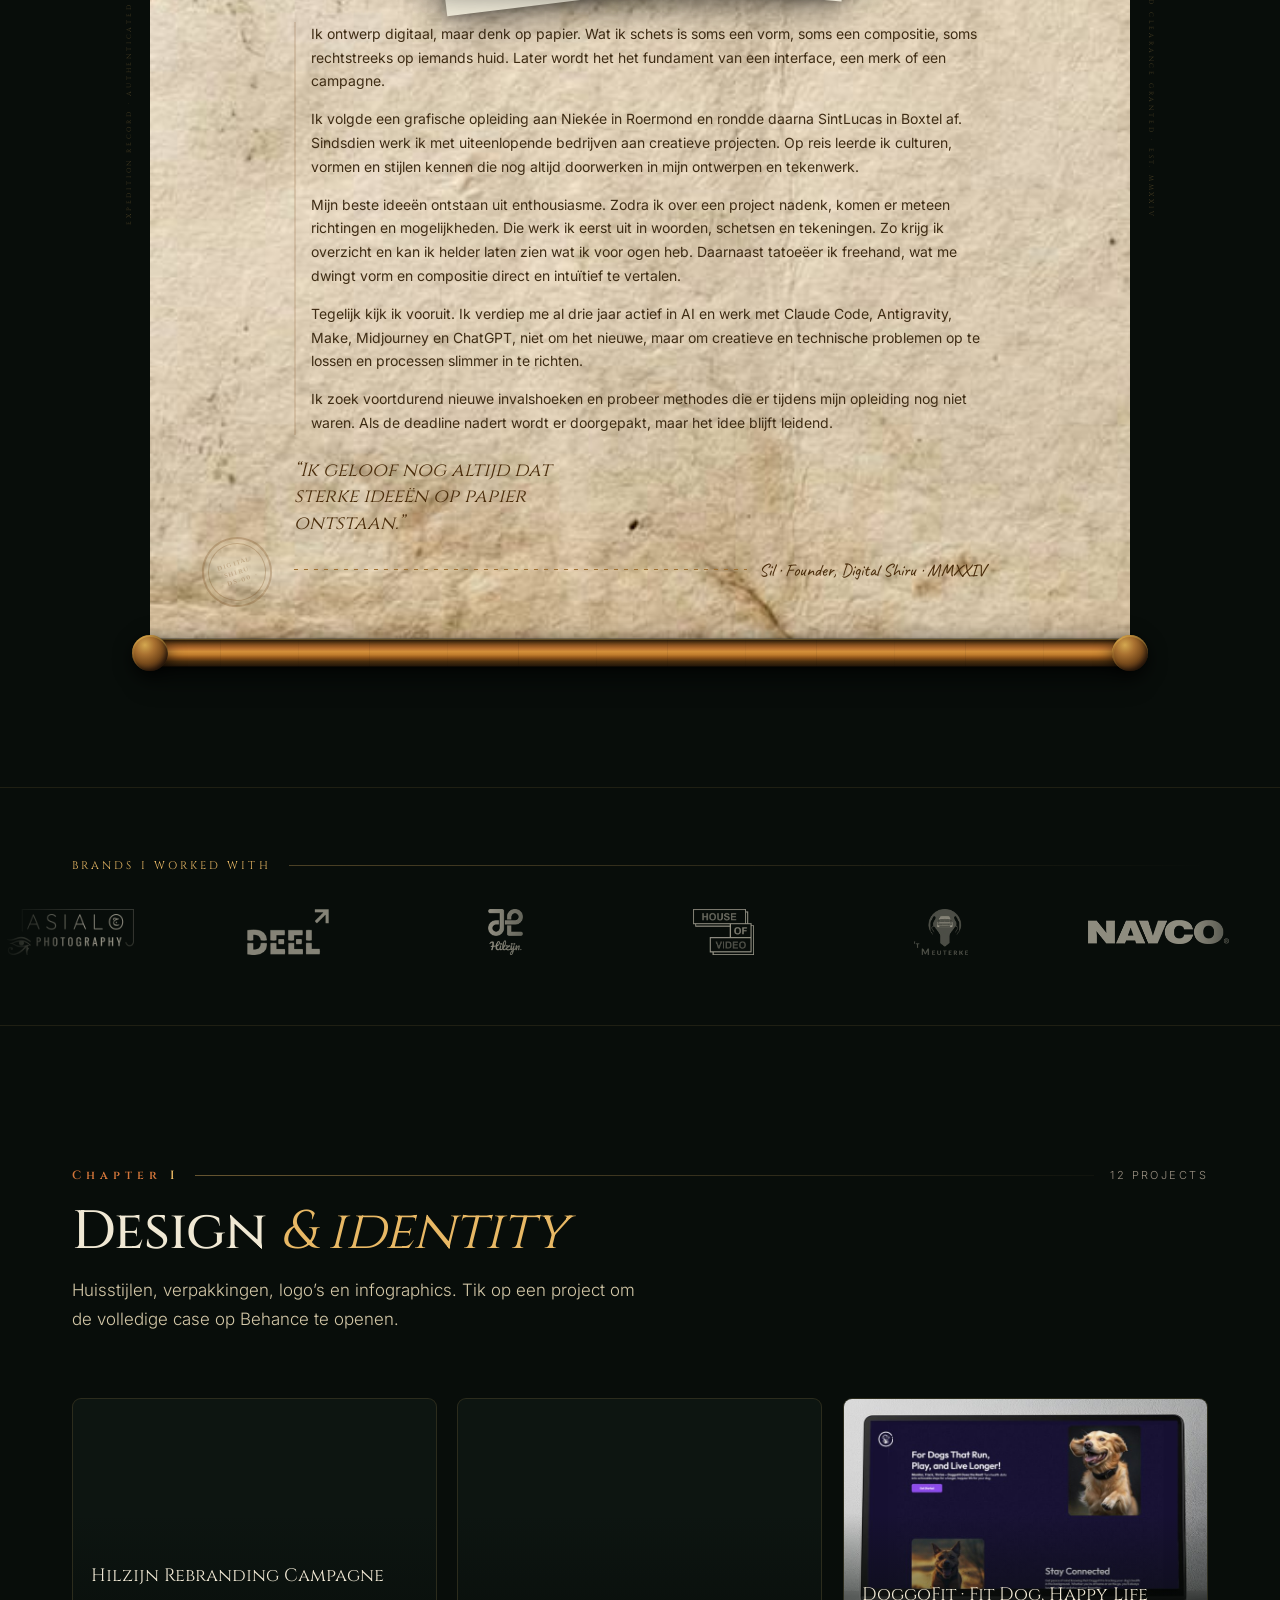
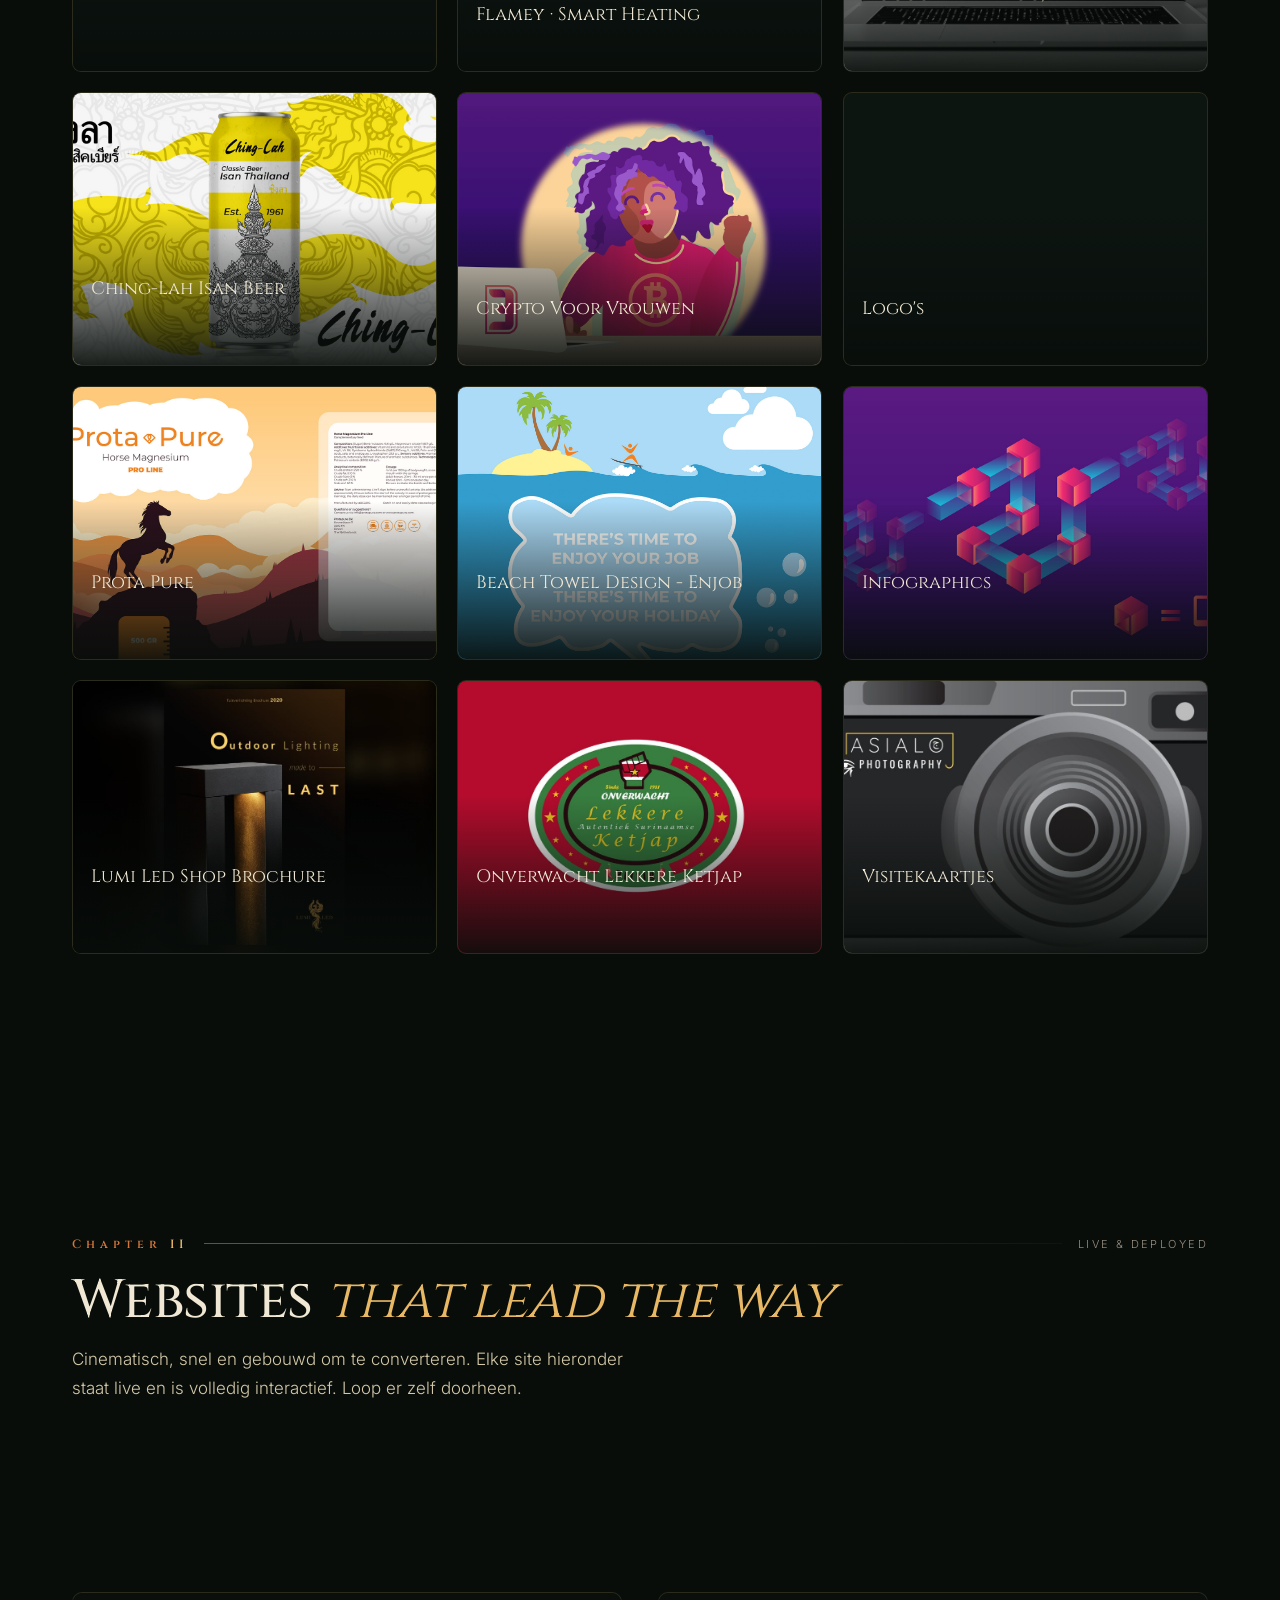
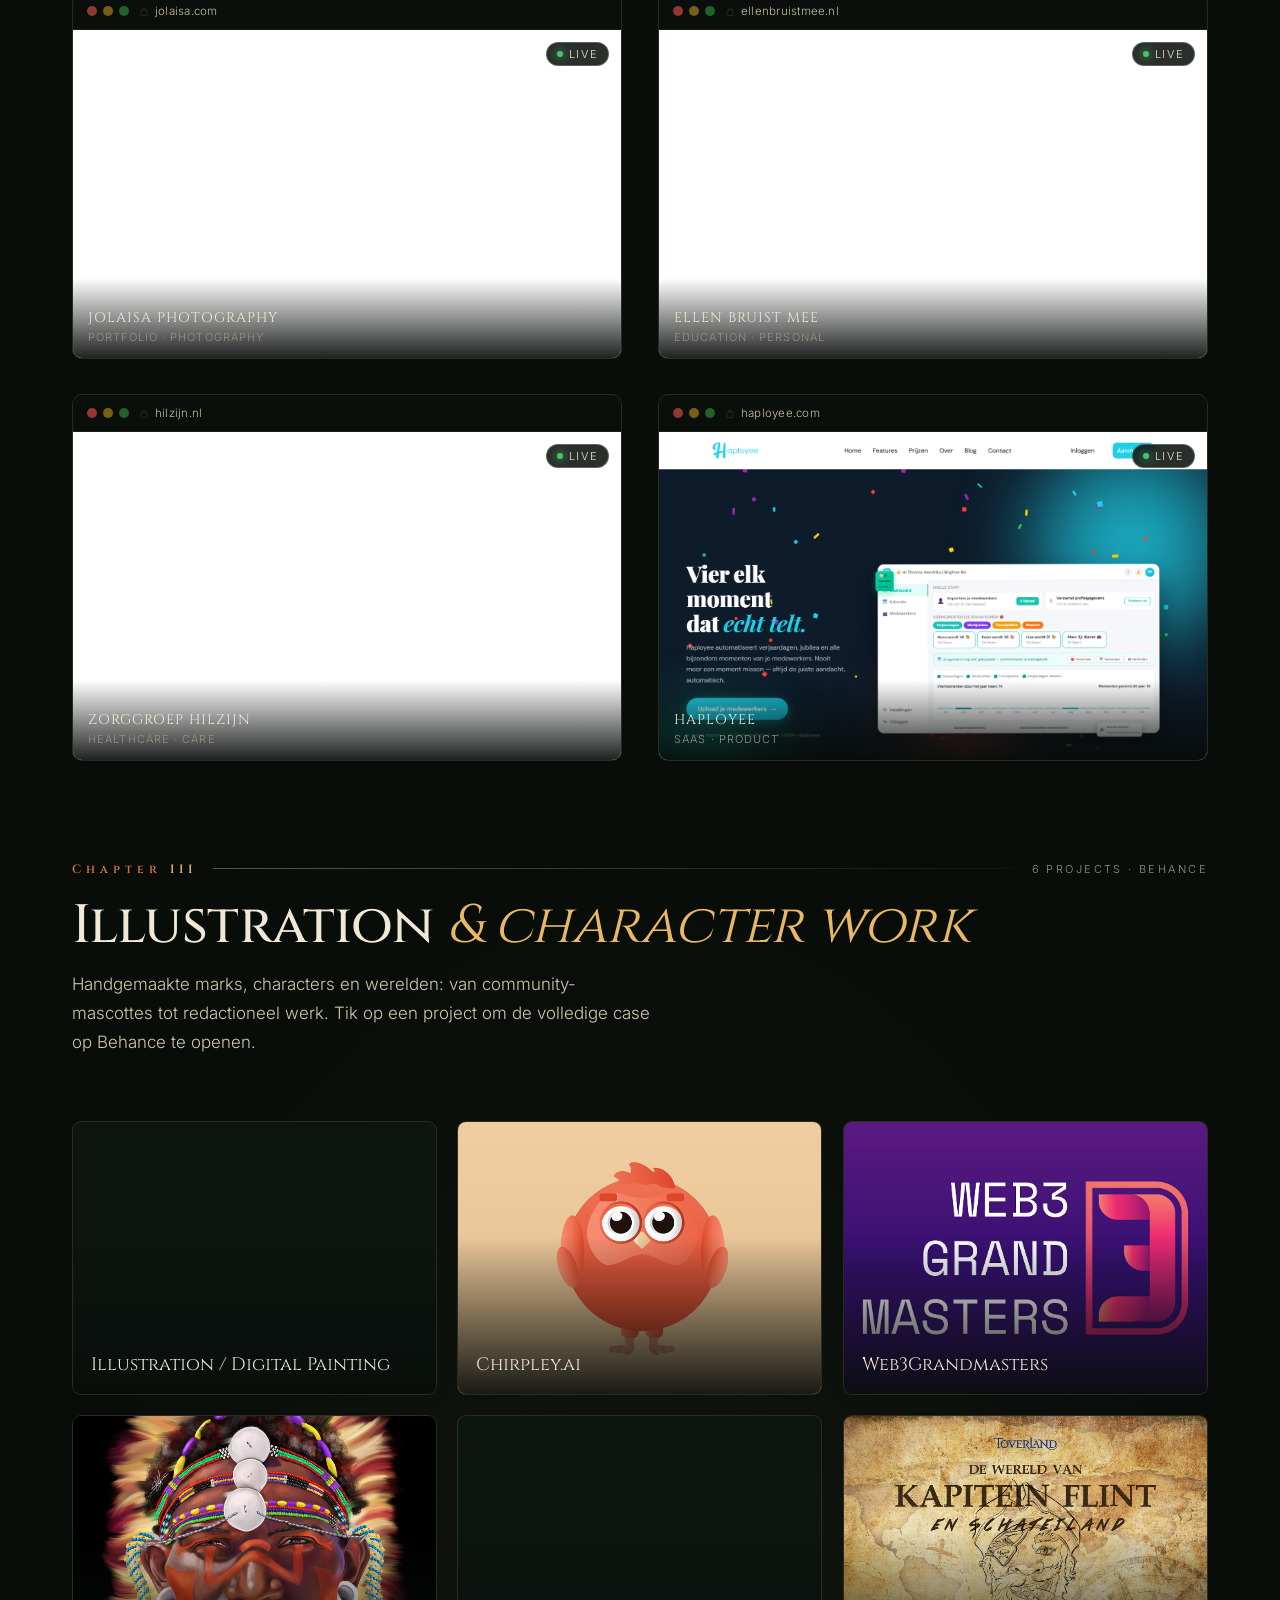
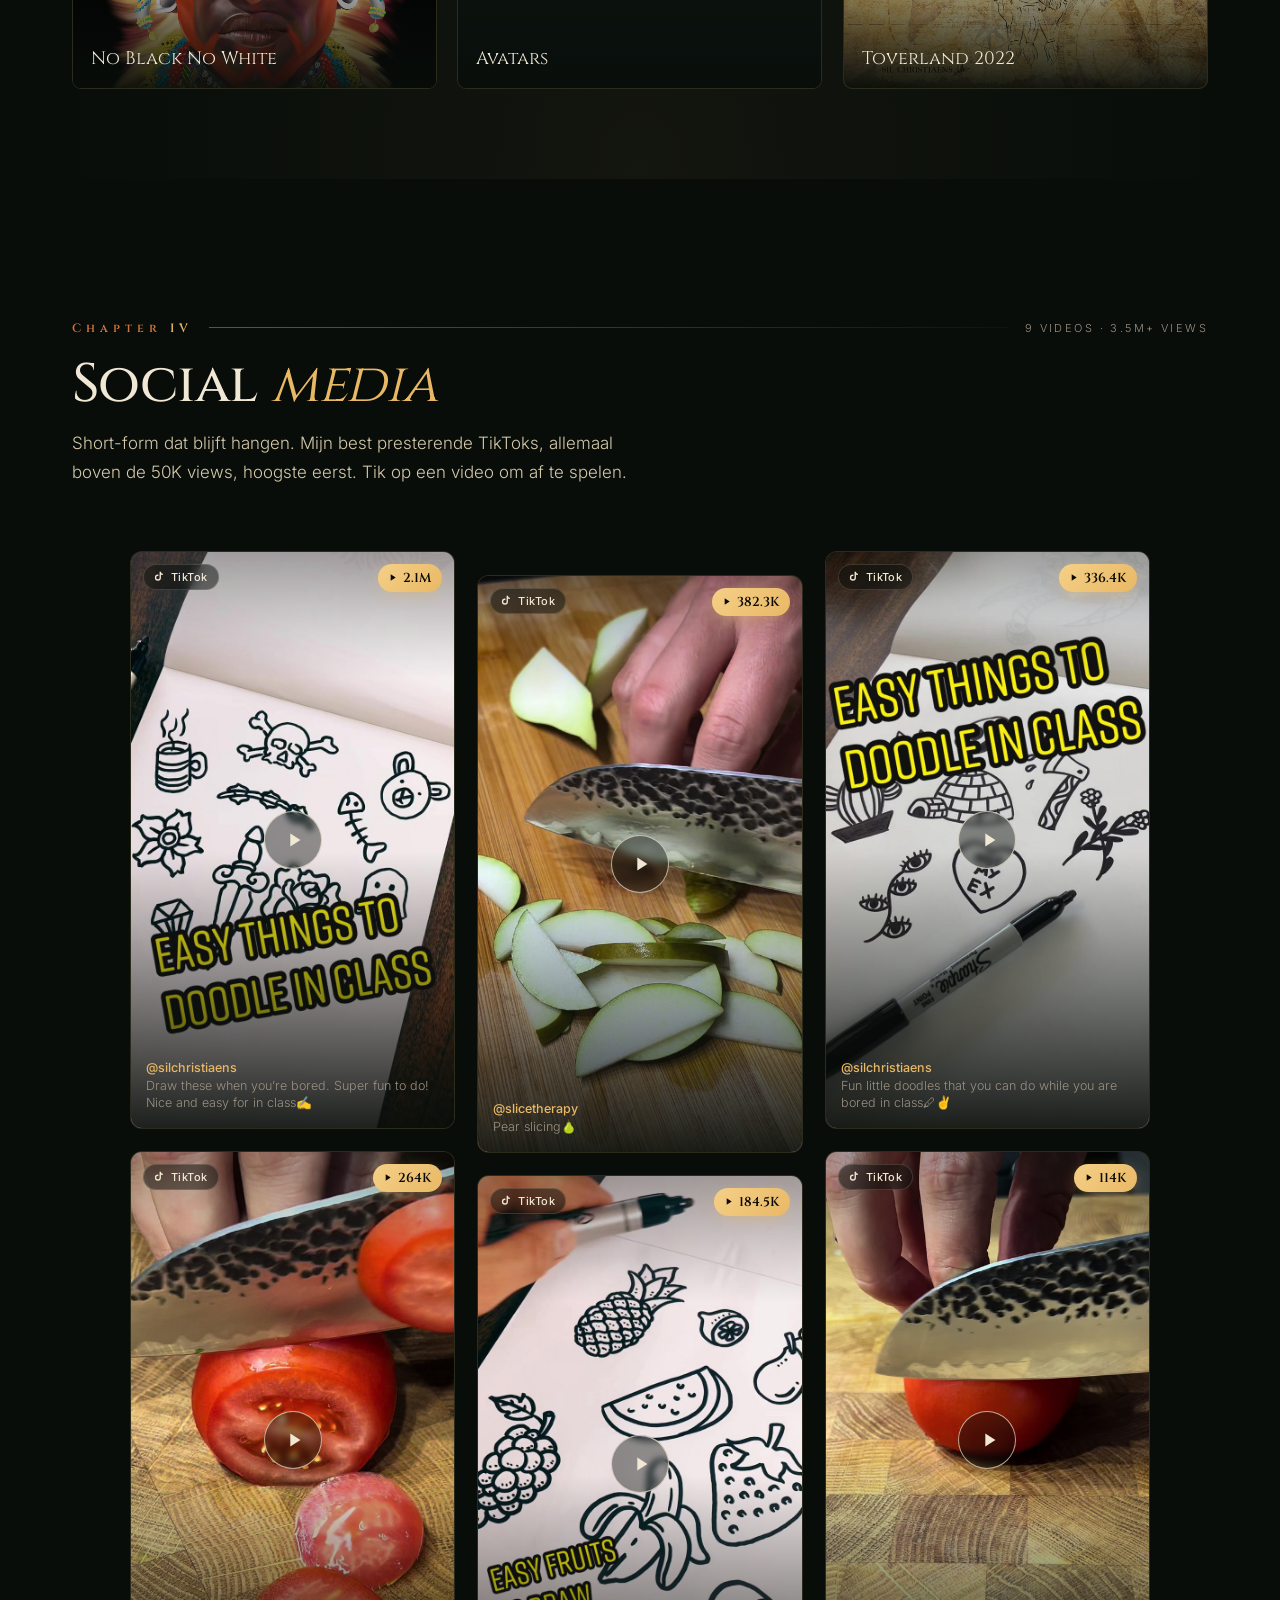
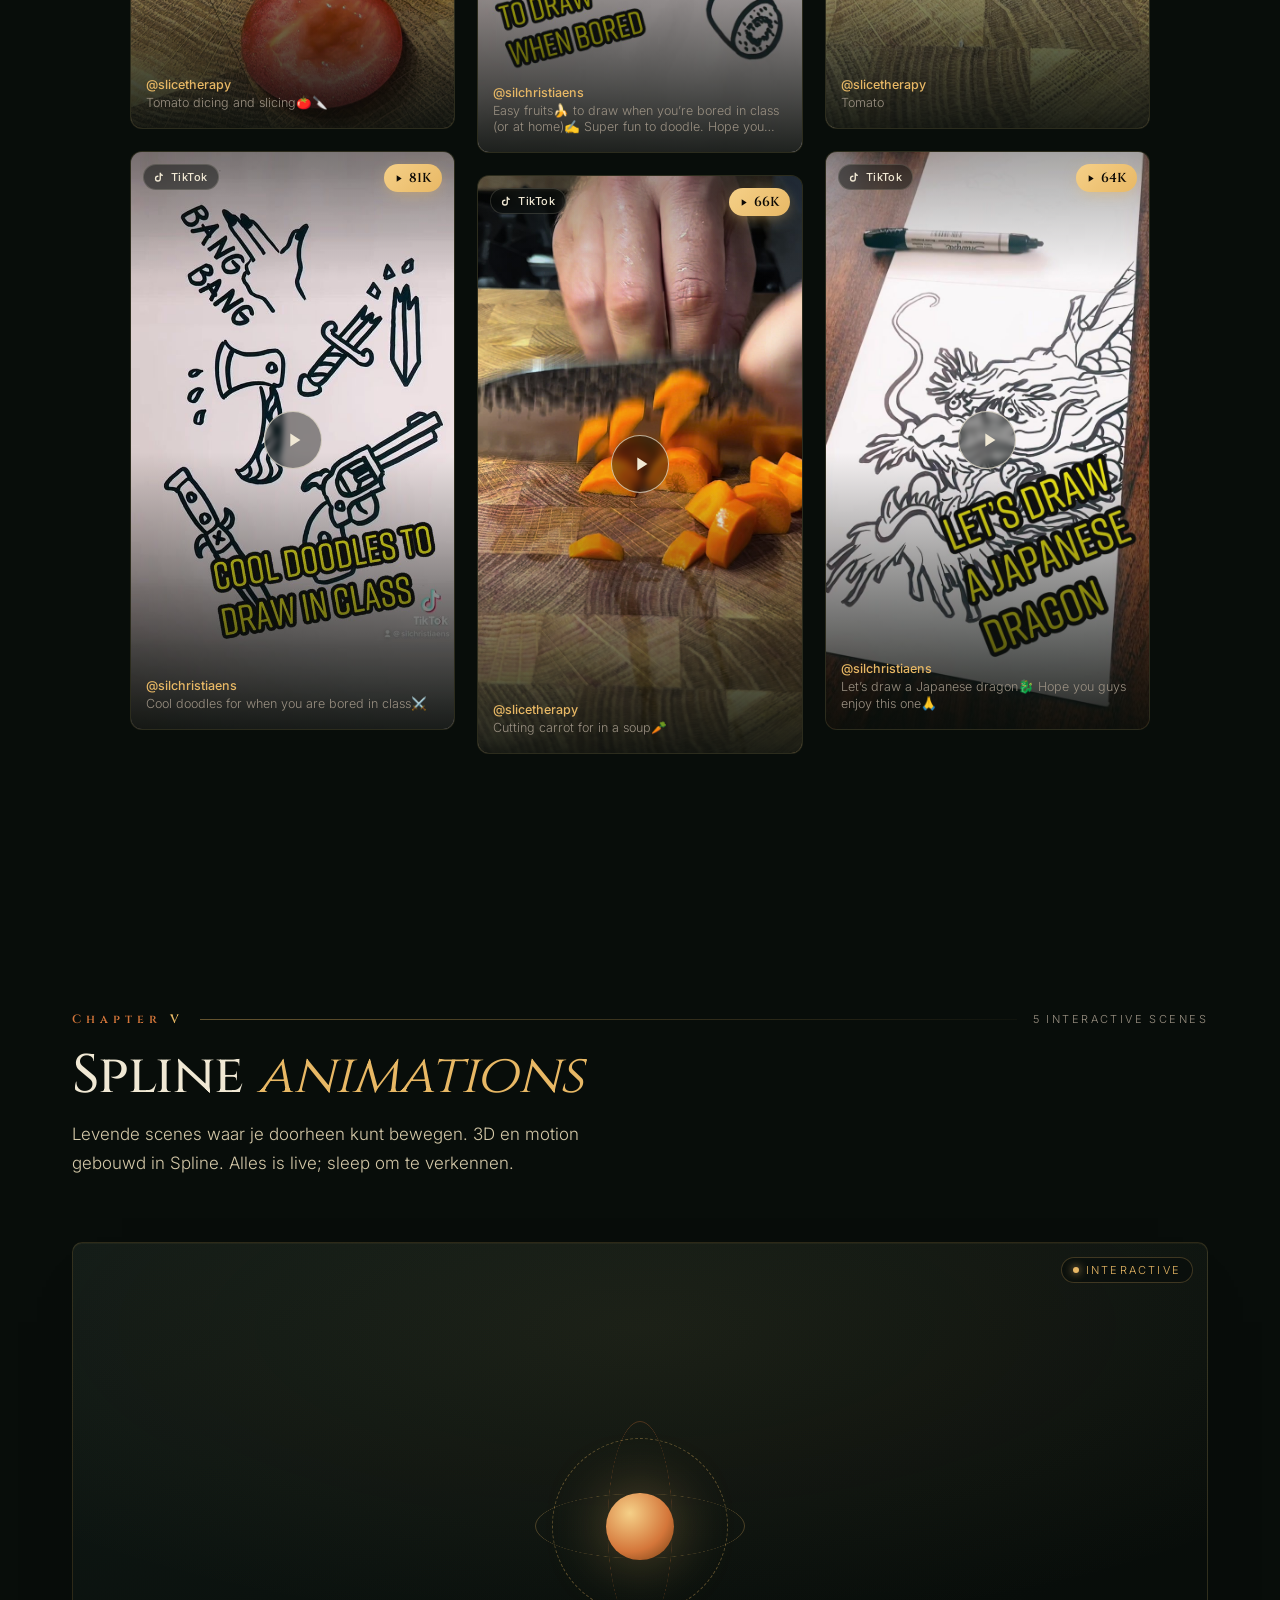
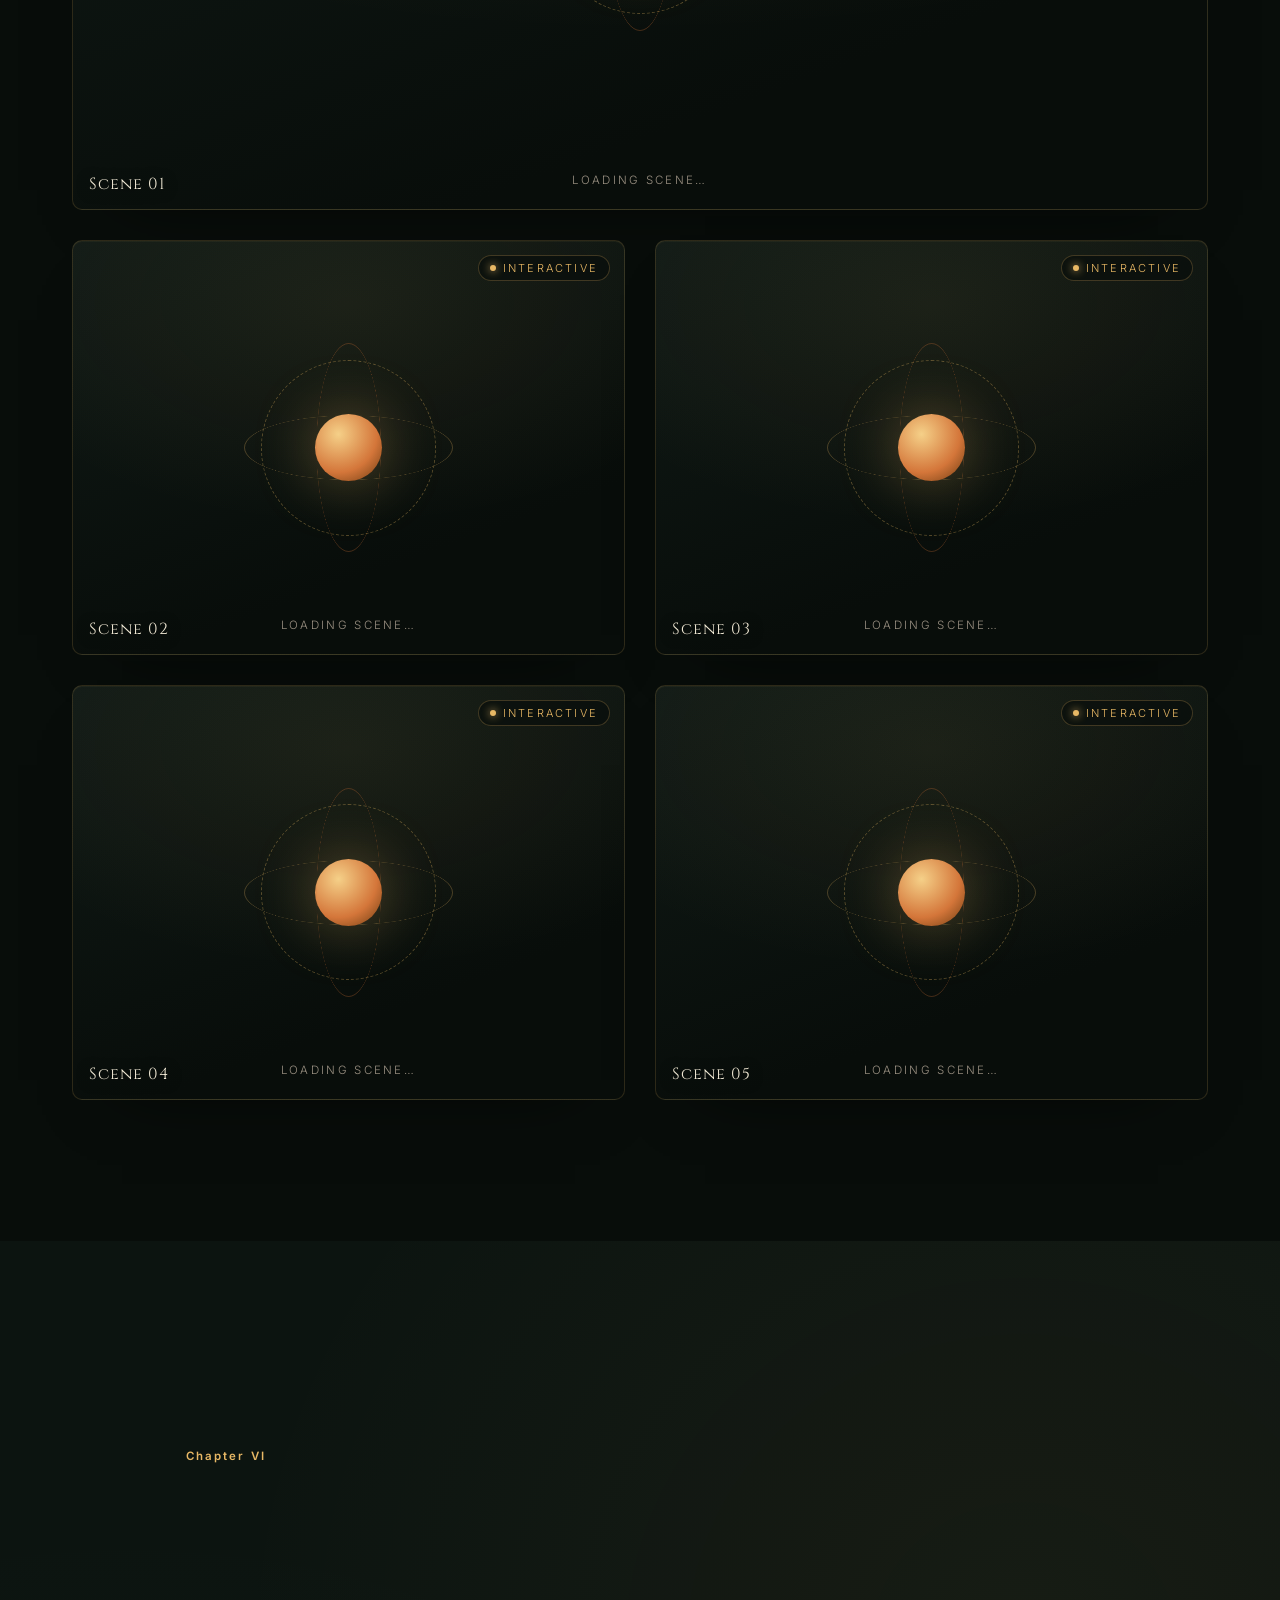
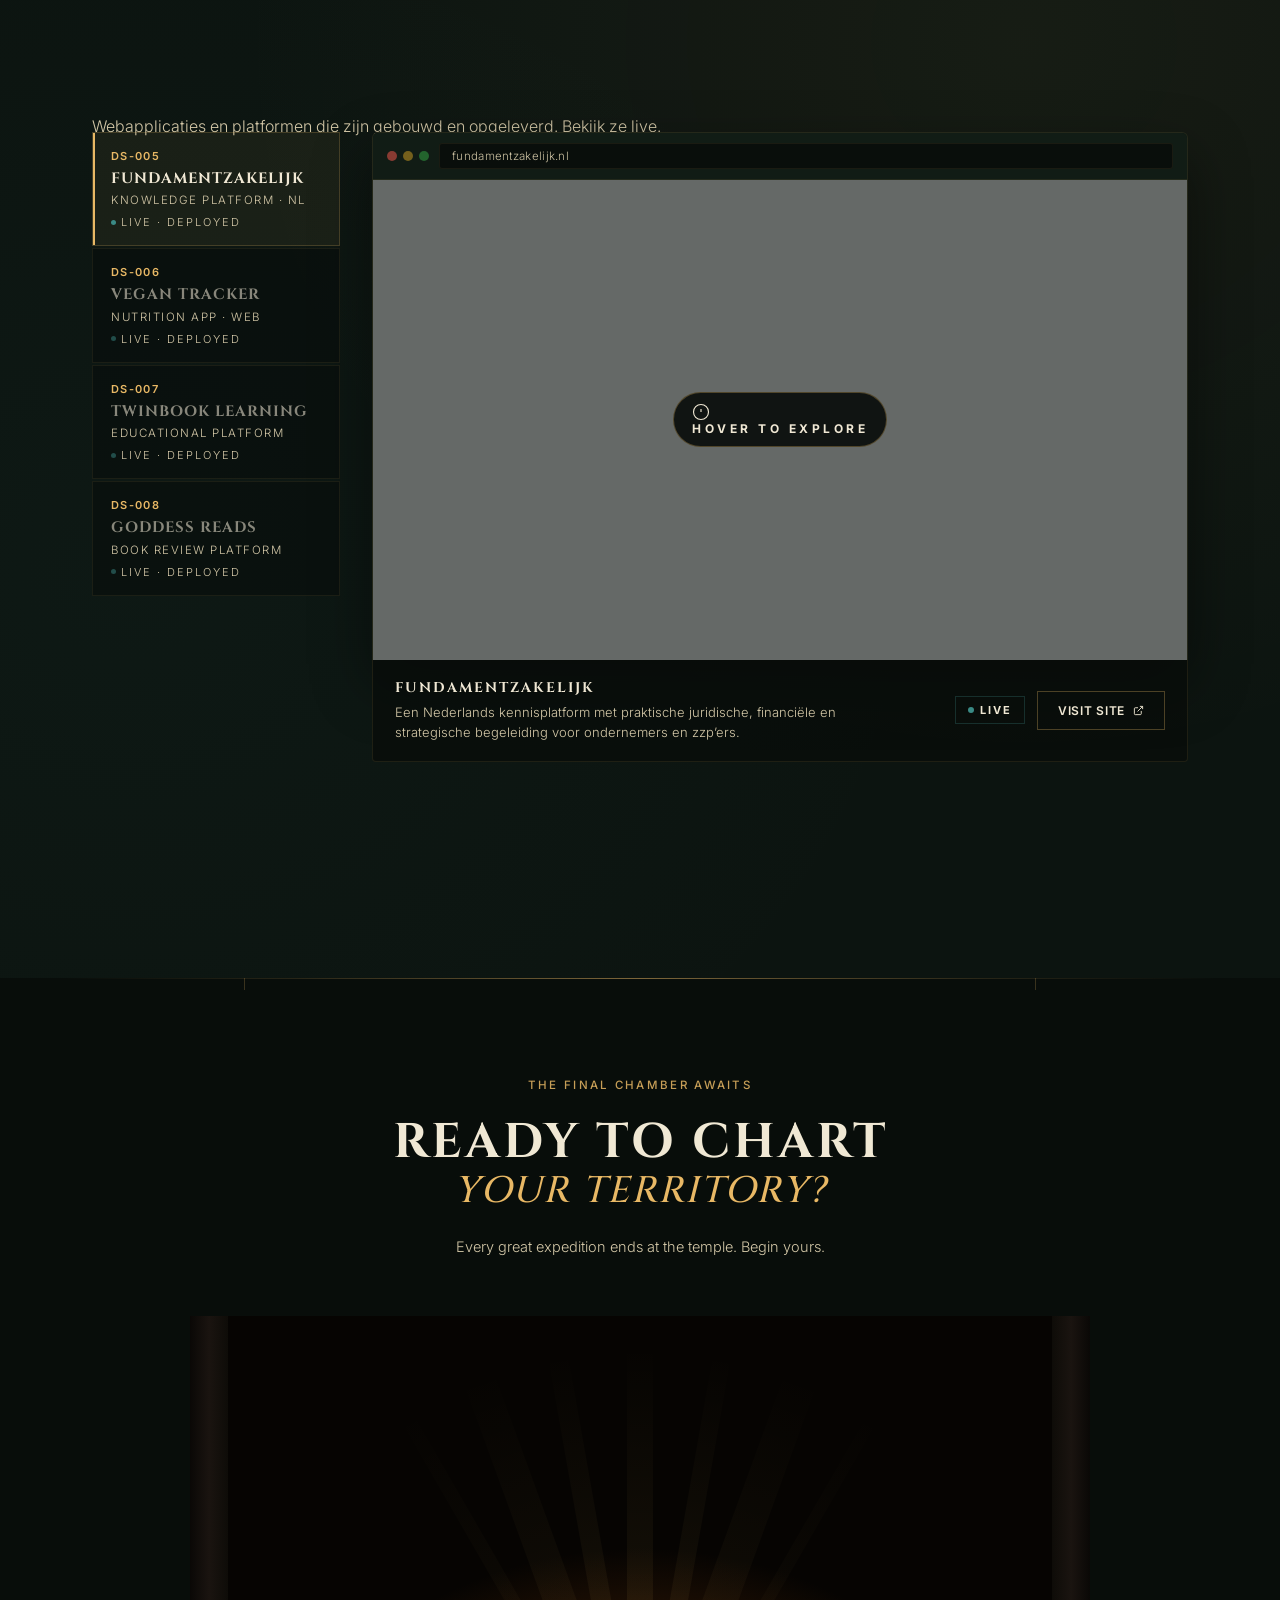
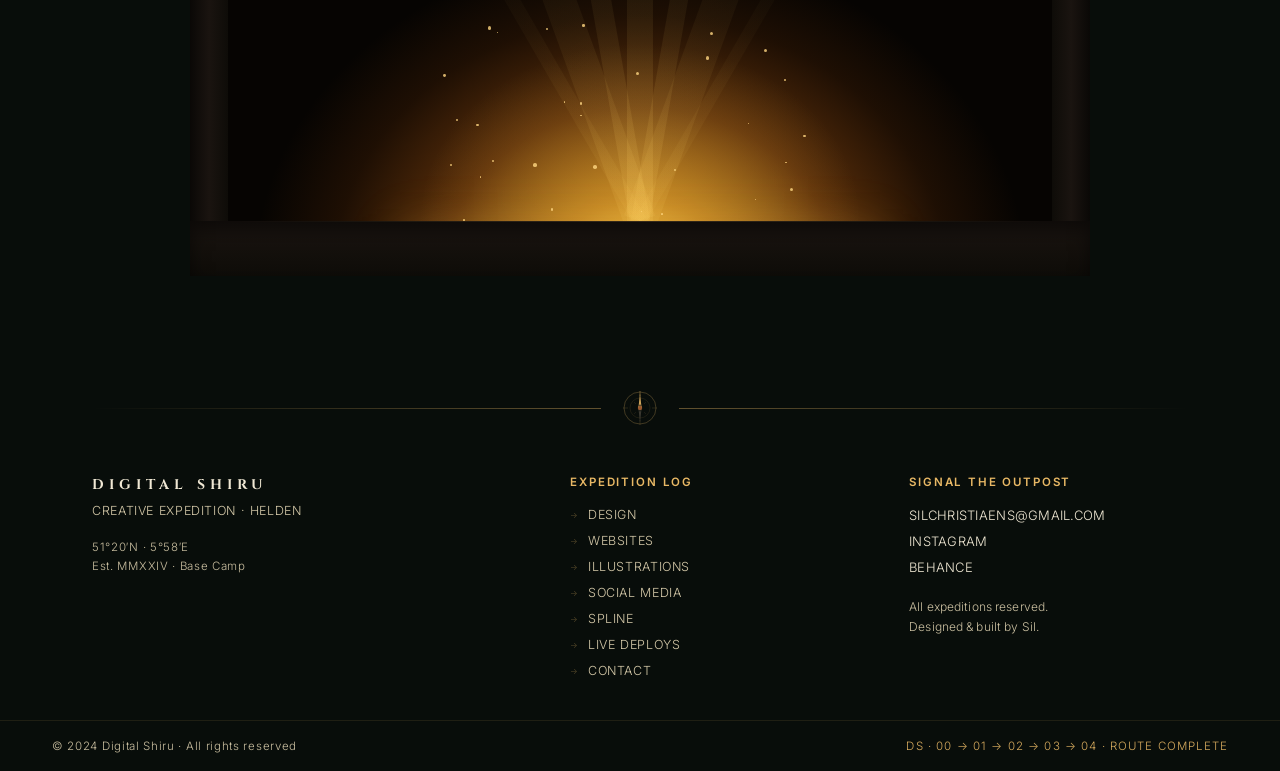
==== commit d3c4538a: "Rename the Asialoj tile to Visitekaartjes The project is a collection of business cards for various " ====
--- a/index.html
+++ b/index.html
@@ -5882,11 +5882,11 @@
           <span class="bh-desc">Branding en verpakkingsontwerp voor een Surinaamse ketjap.</span>
         </div>
       </a>
-      <a class="bh-card reveal" href="https://www.behance.net/gallery/147787903/Asialoj-Photography" target="_blank" rel="noopener" aria-label="Asialoj Photography · on Behance">
-        <div class="bh-thumb"><img src="assets/images/design/behance/147787903.jpg" alt="Asialoj Photography" loading="lazy" decoding="async"></div>
+      <a class="bh-card reveal" href="https://www.behance.net/gallery/147787903/Asialoj-Photography" target="_blank" rel="noopener" aria-label="Visitekaartjes · on Behance">
+        <div class="bh-thumb"><img src="assets/images/design/behance/147787903.jpg" alt="Visitekaartjes · diverse opdrachtgevers" loading="lazy" decoding="async"></div>
         <div class="bh-overlay">
           <span class="bh-tag">Behance <svg viewBox="0 0 12 12" fill="none" stroke="currentColor" stroke-width="1.4"><path d="M3 9L9 3M4.2 3H9v4.8"/></svg></span>
-          <span class="bh-name">Asialoj Photography</span>
+          <span class="bh-name">Visitekaartjes</span>
           <span class="bh-desc">Diverse visitekaartjes ontworpen voor uiteenlopende opdrachtgevers.</span>
         </div>
       </a>
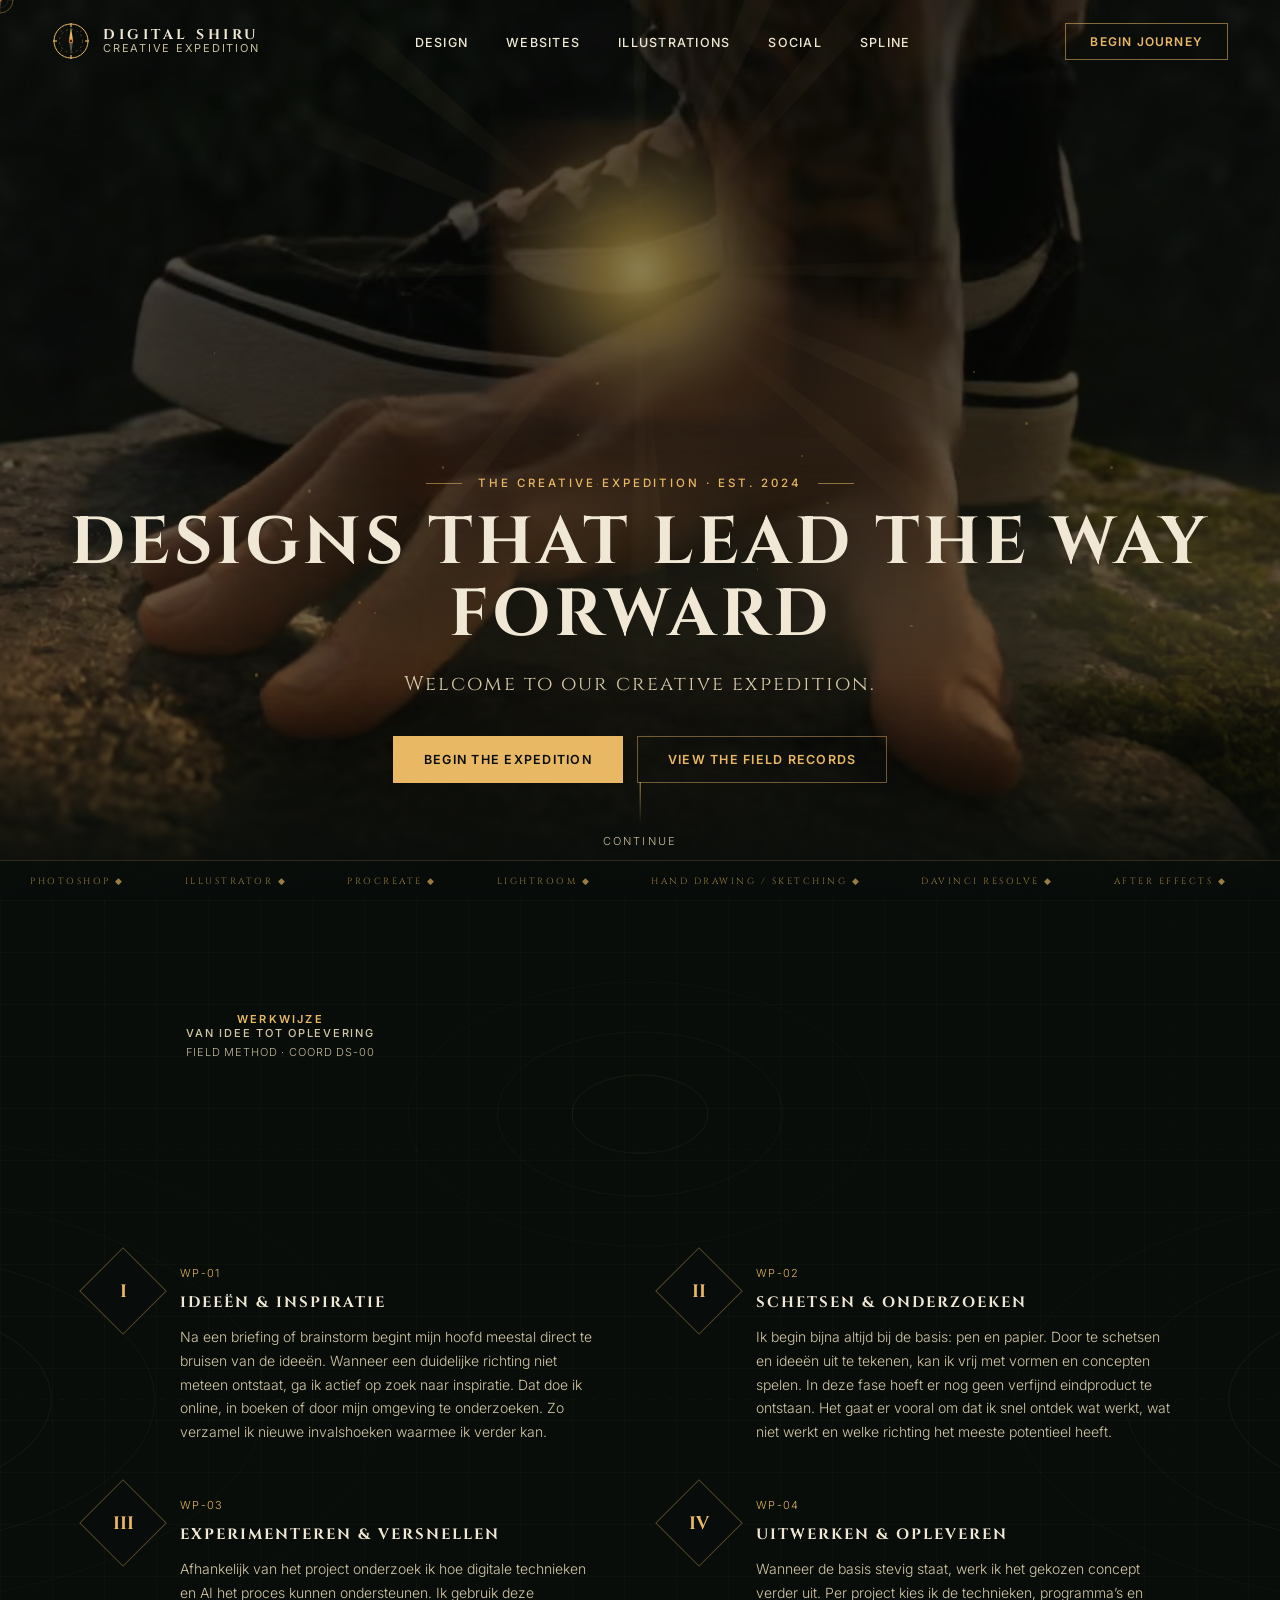
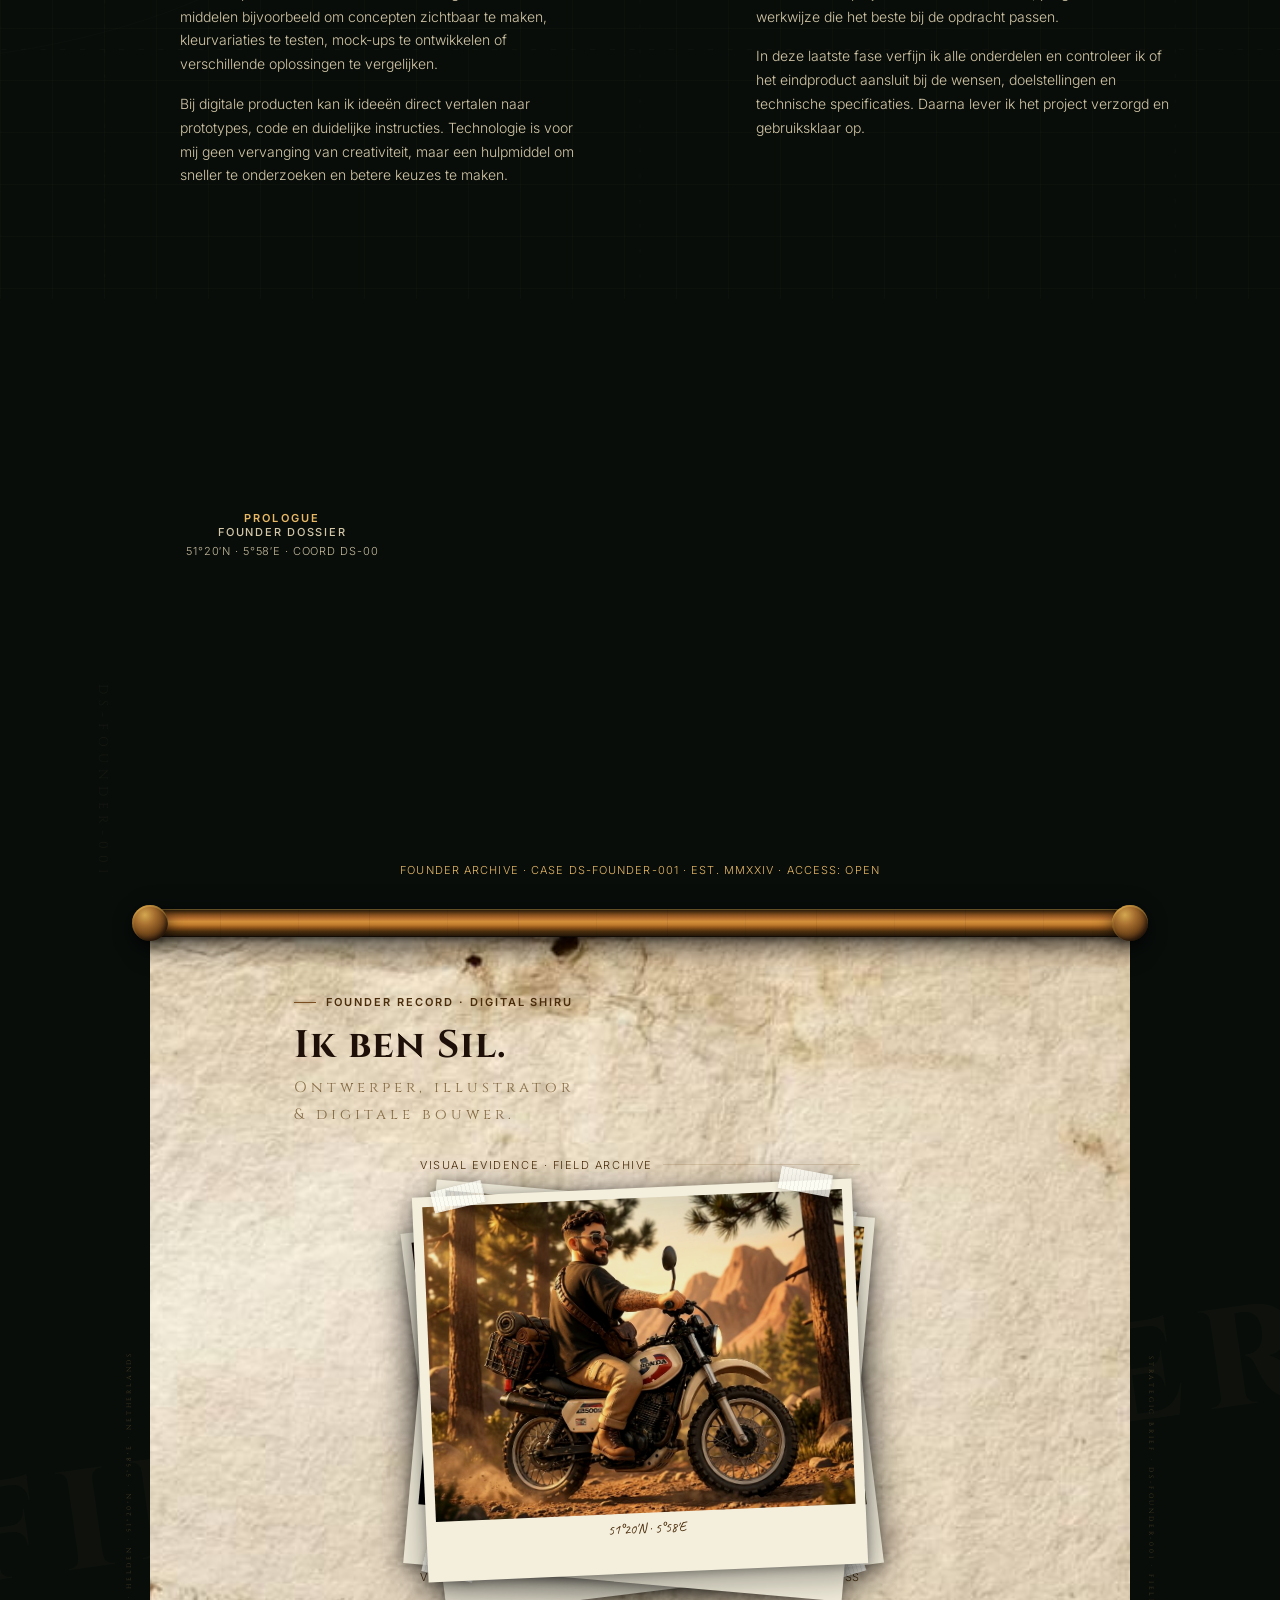
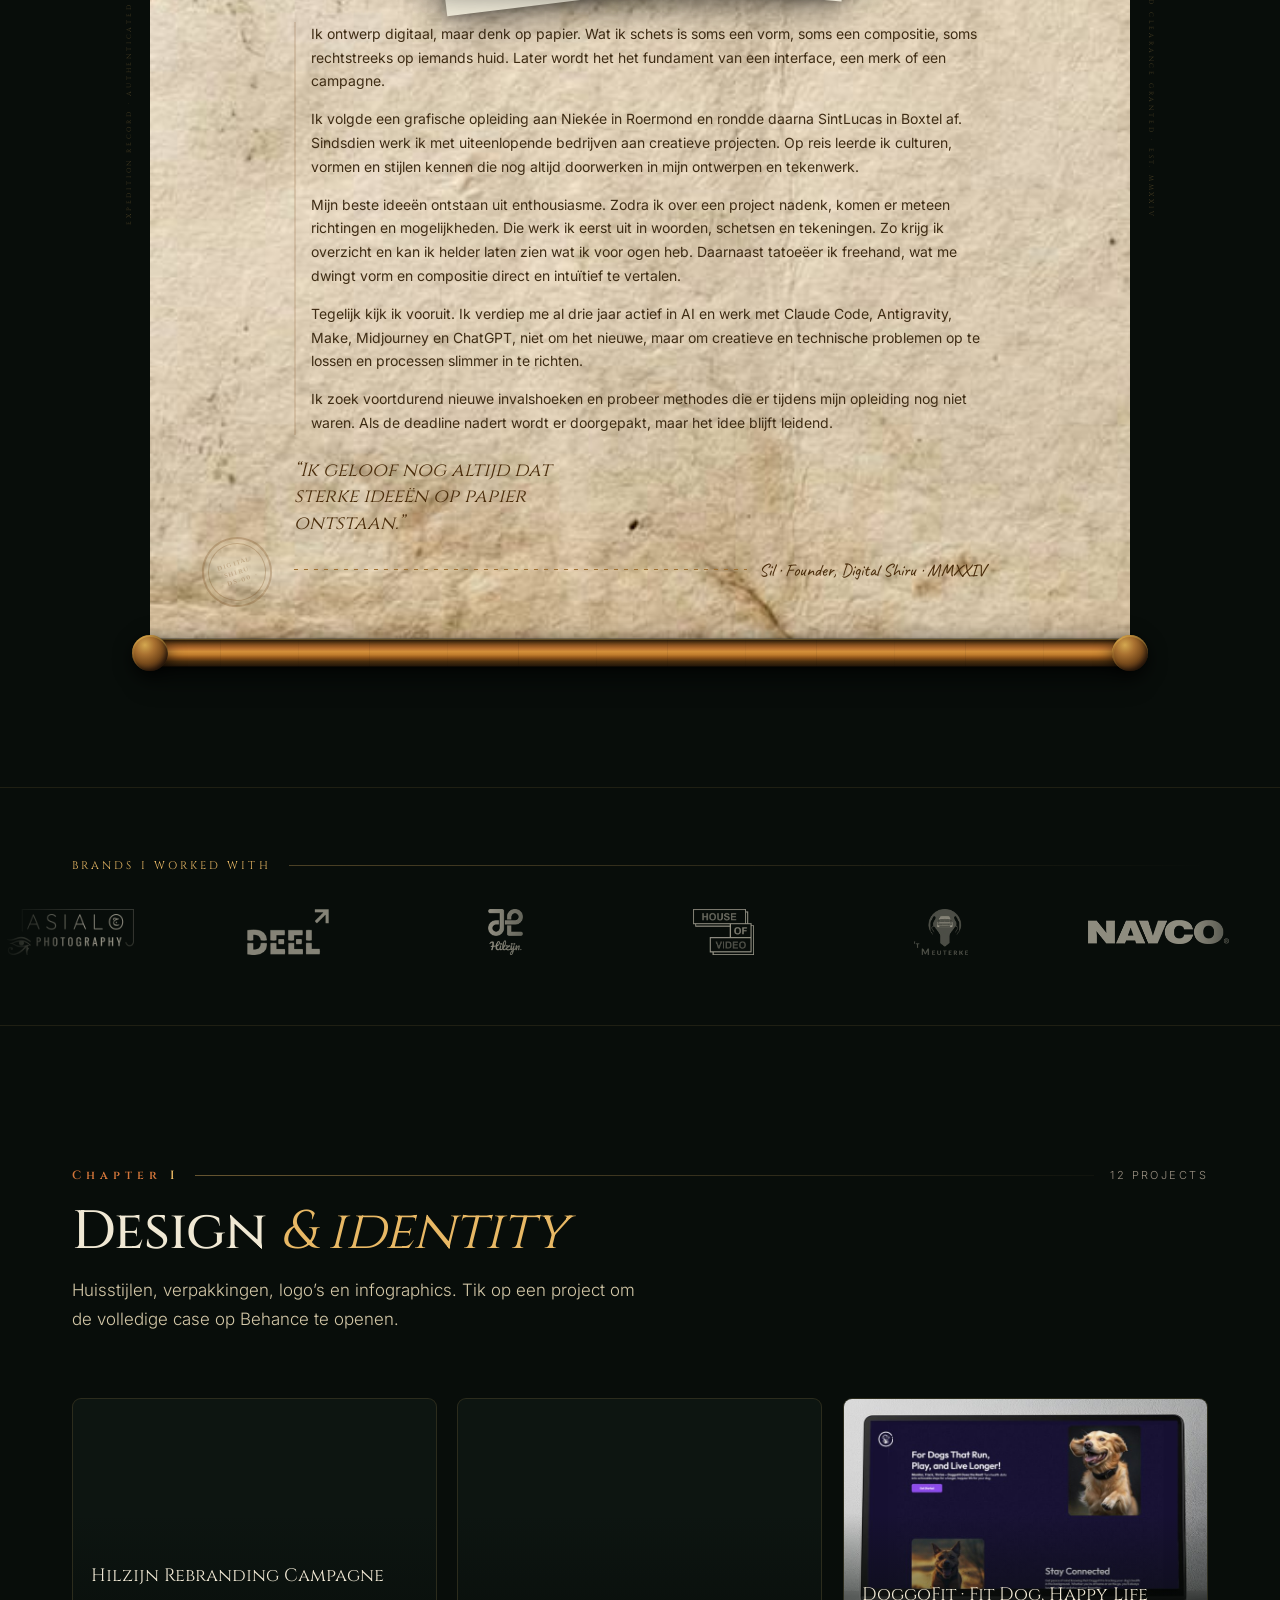
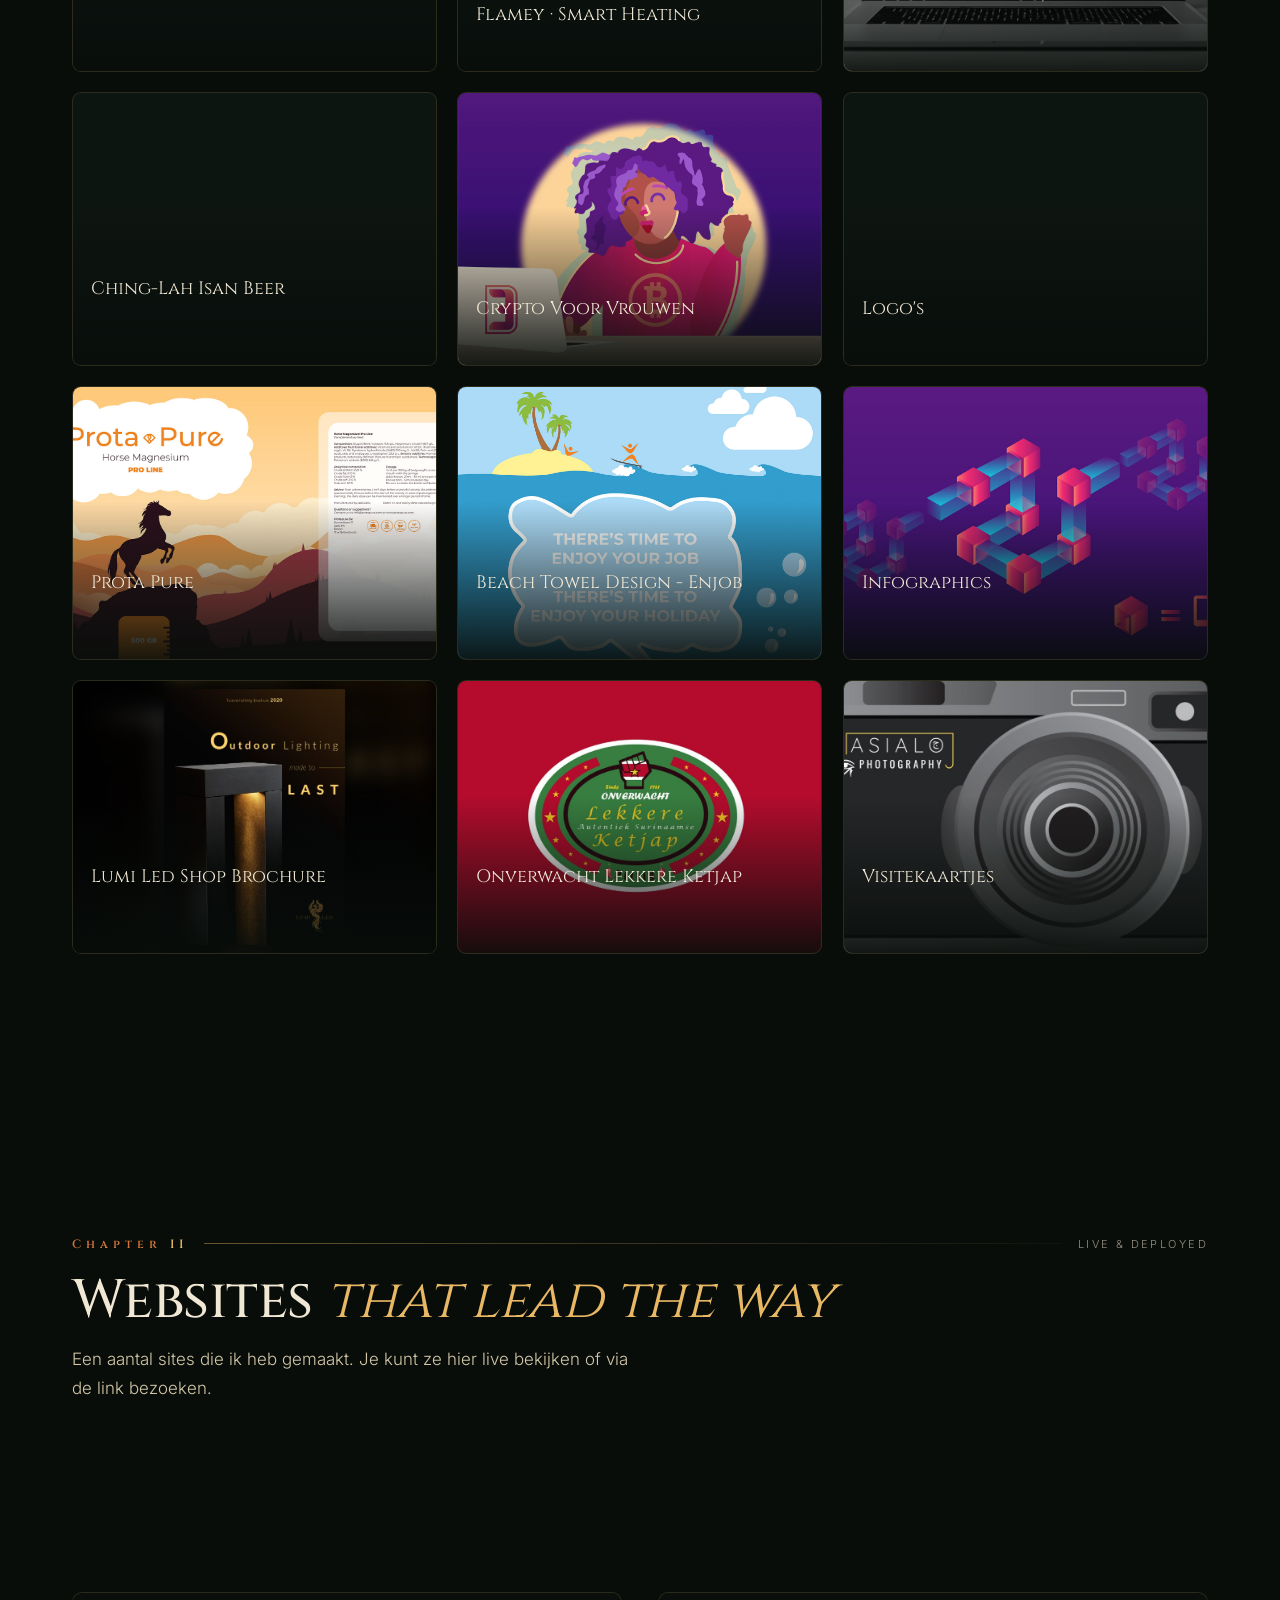
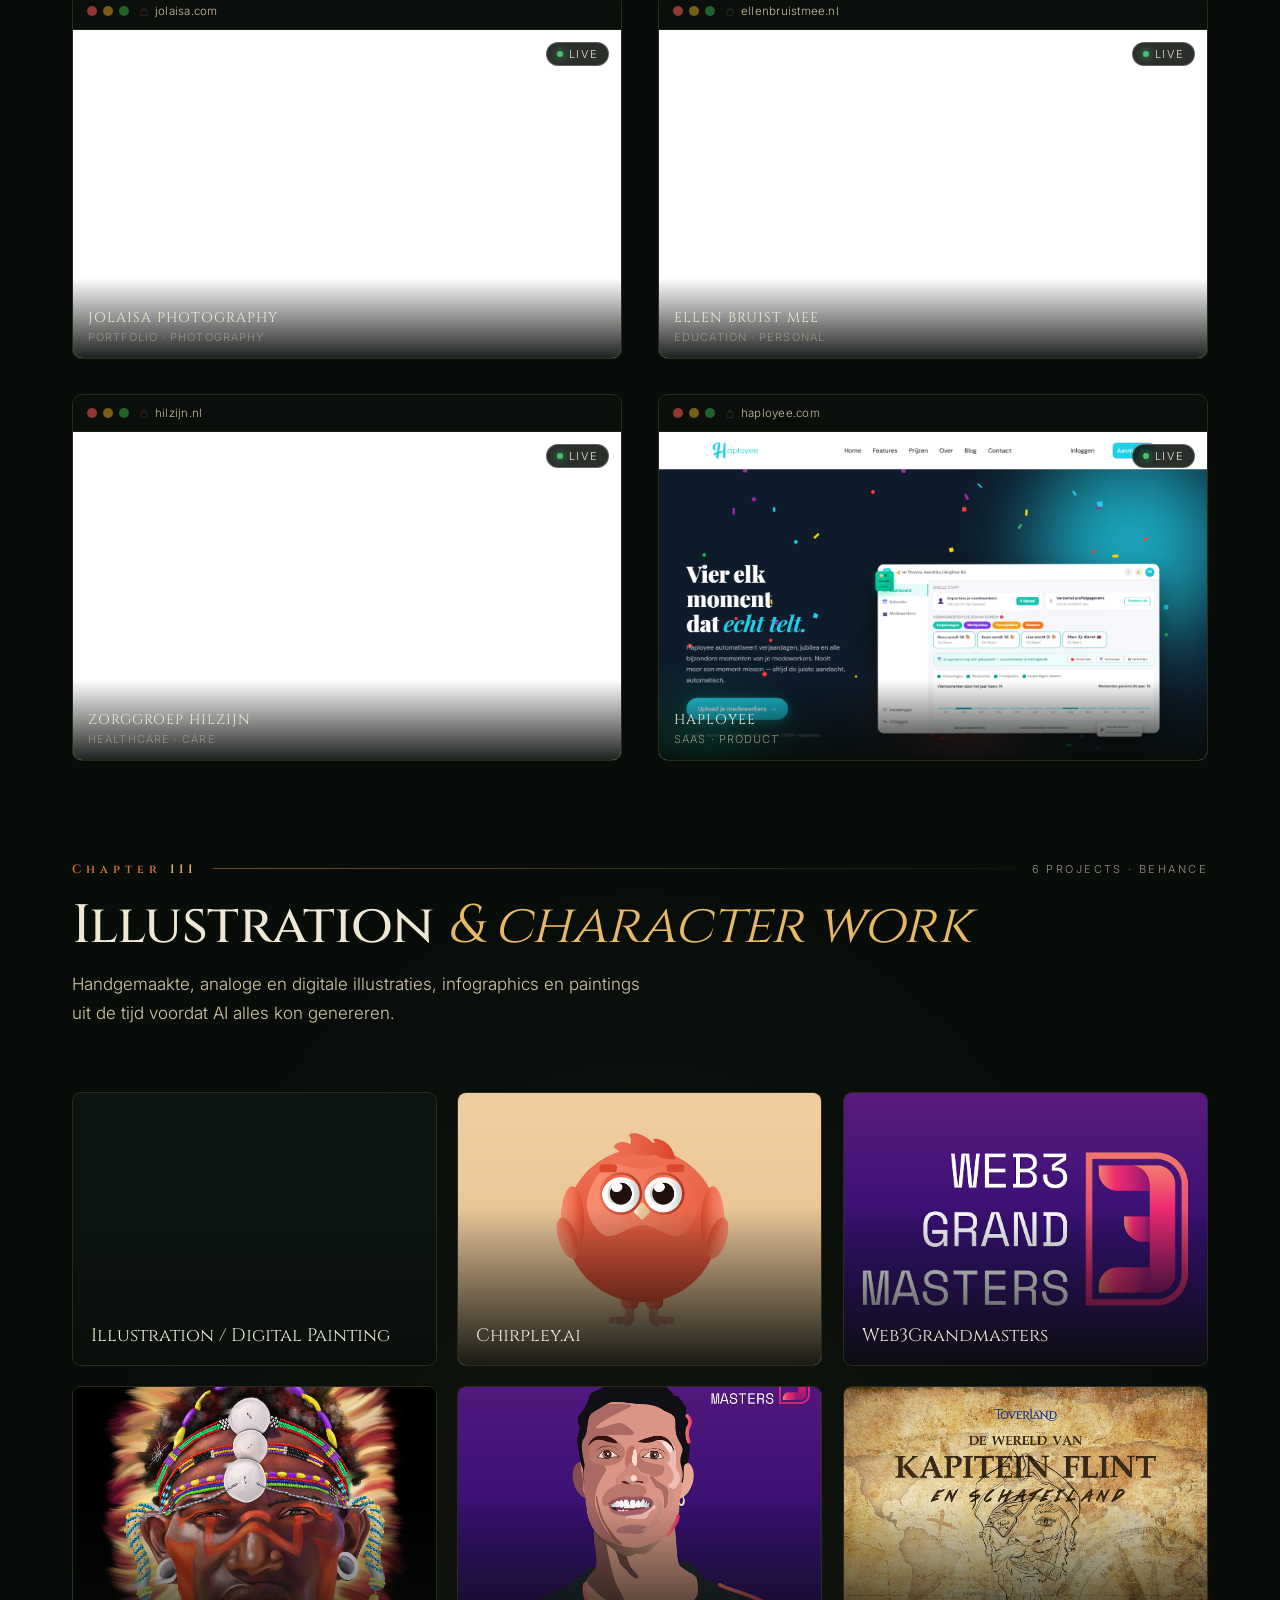
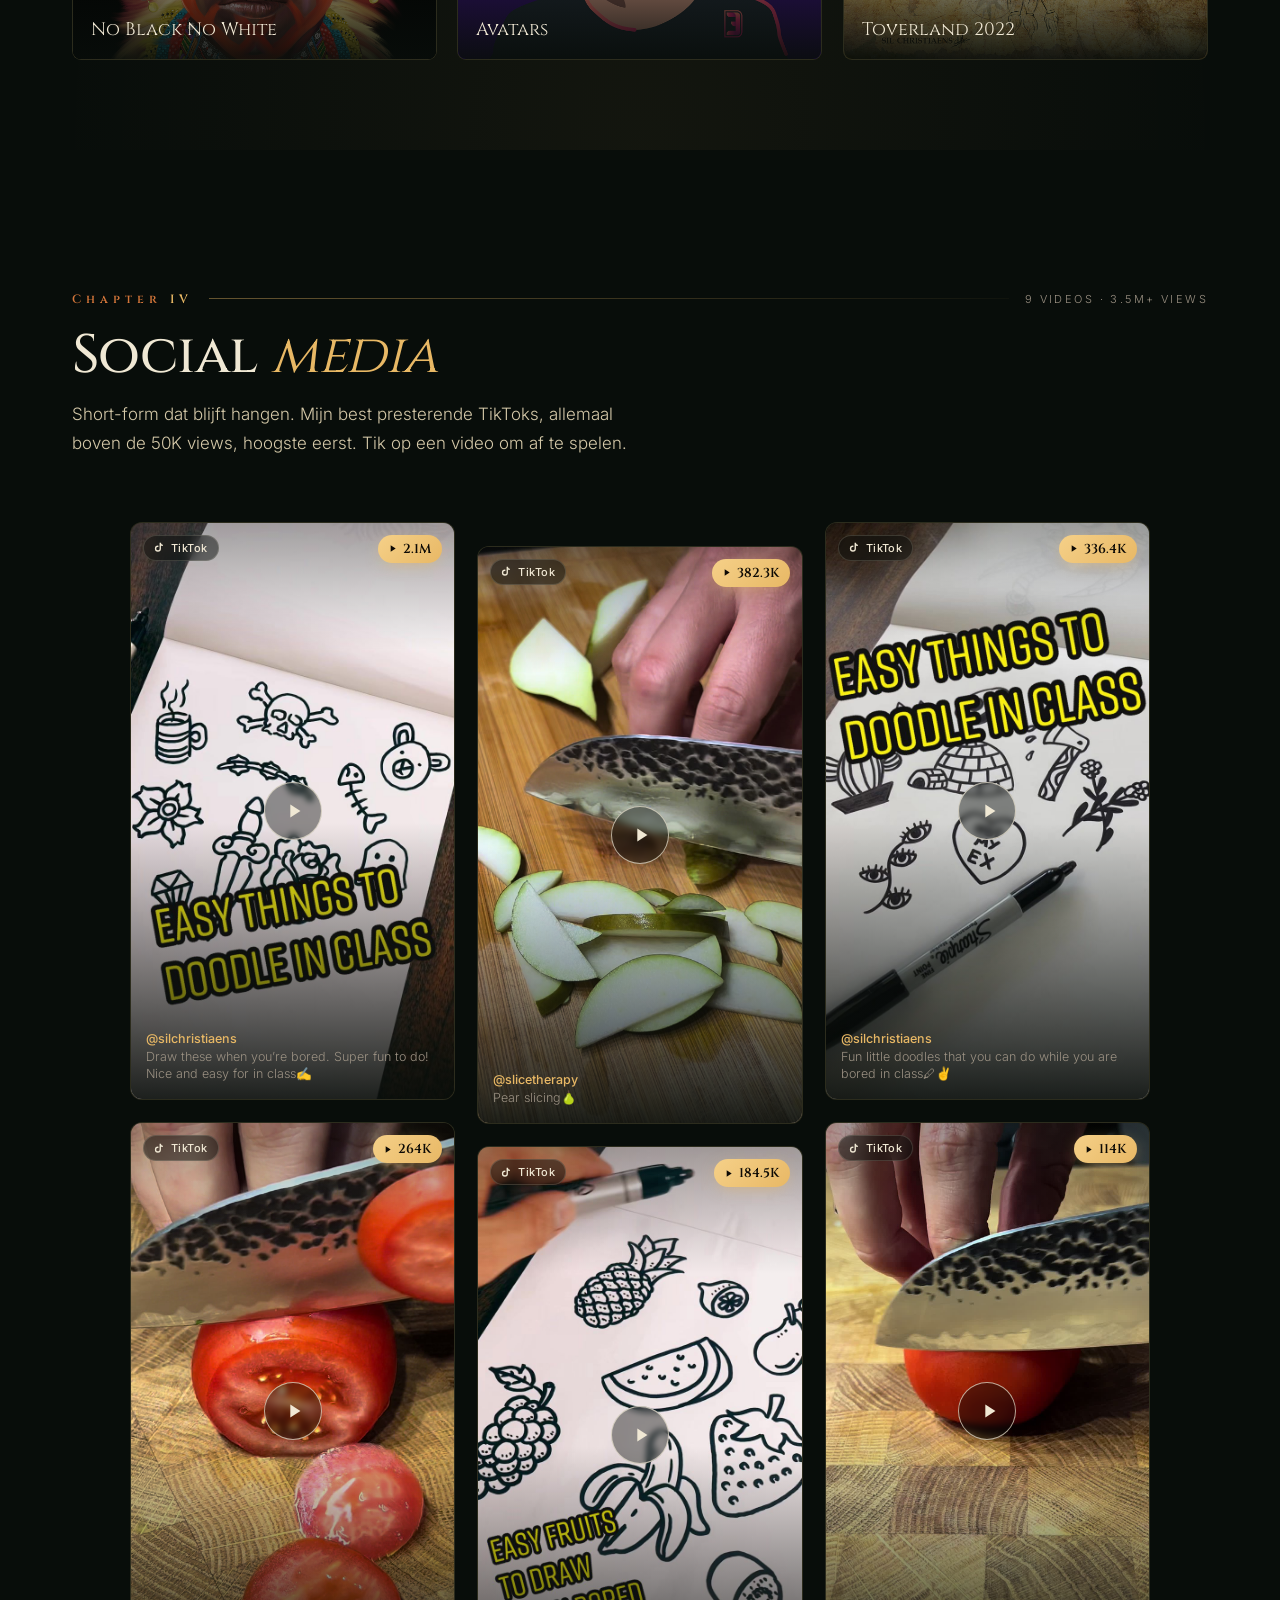
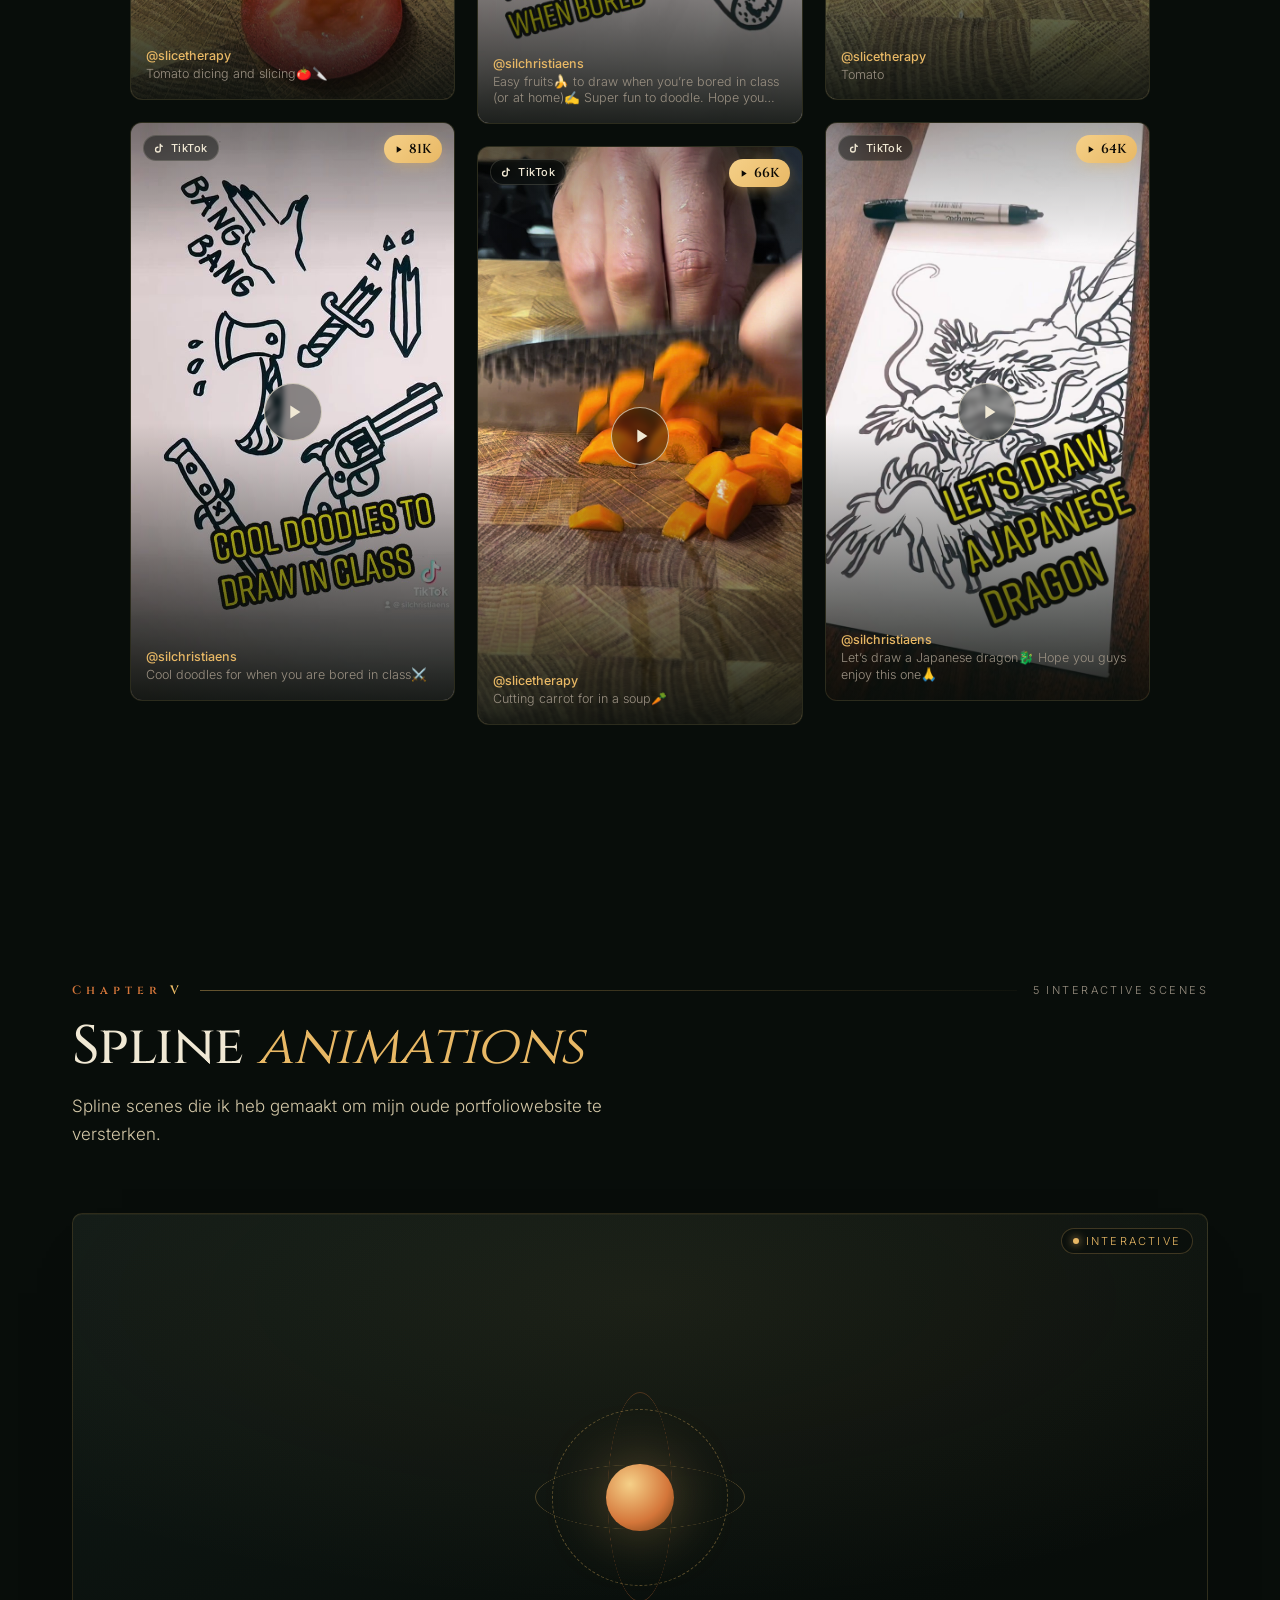
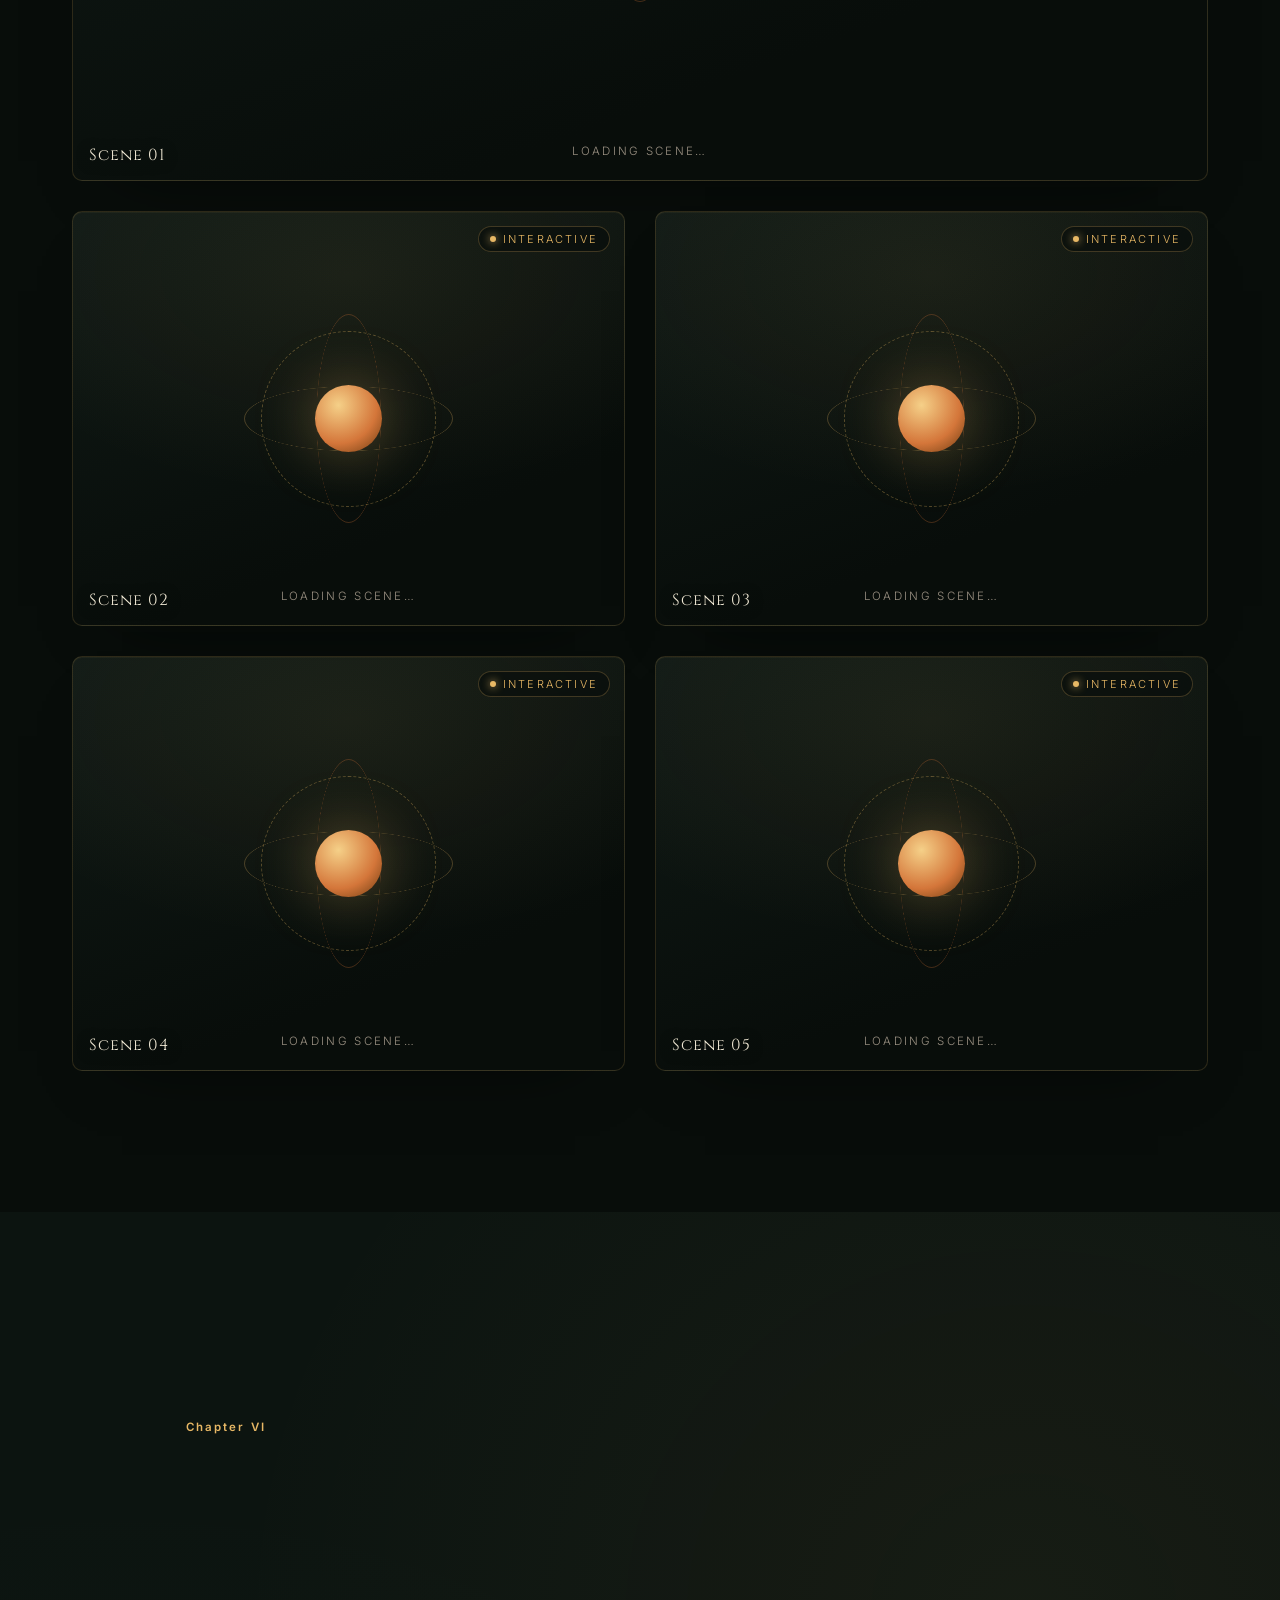
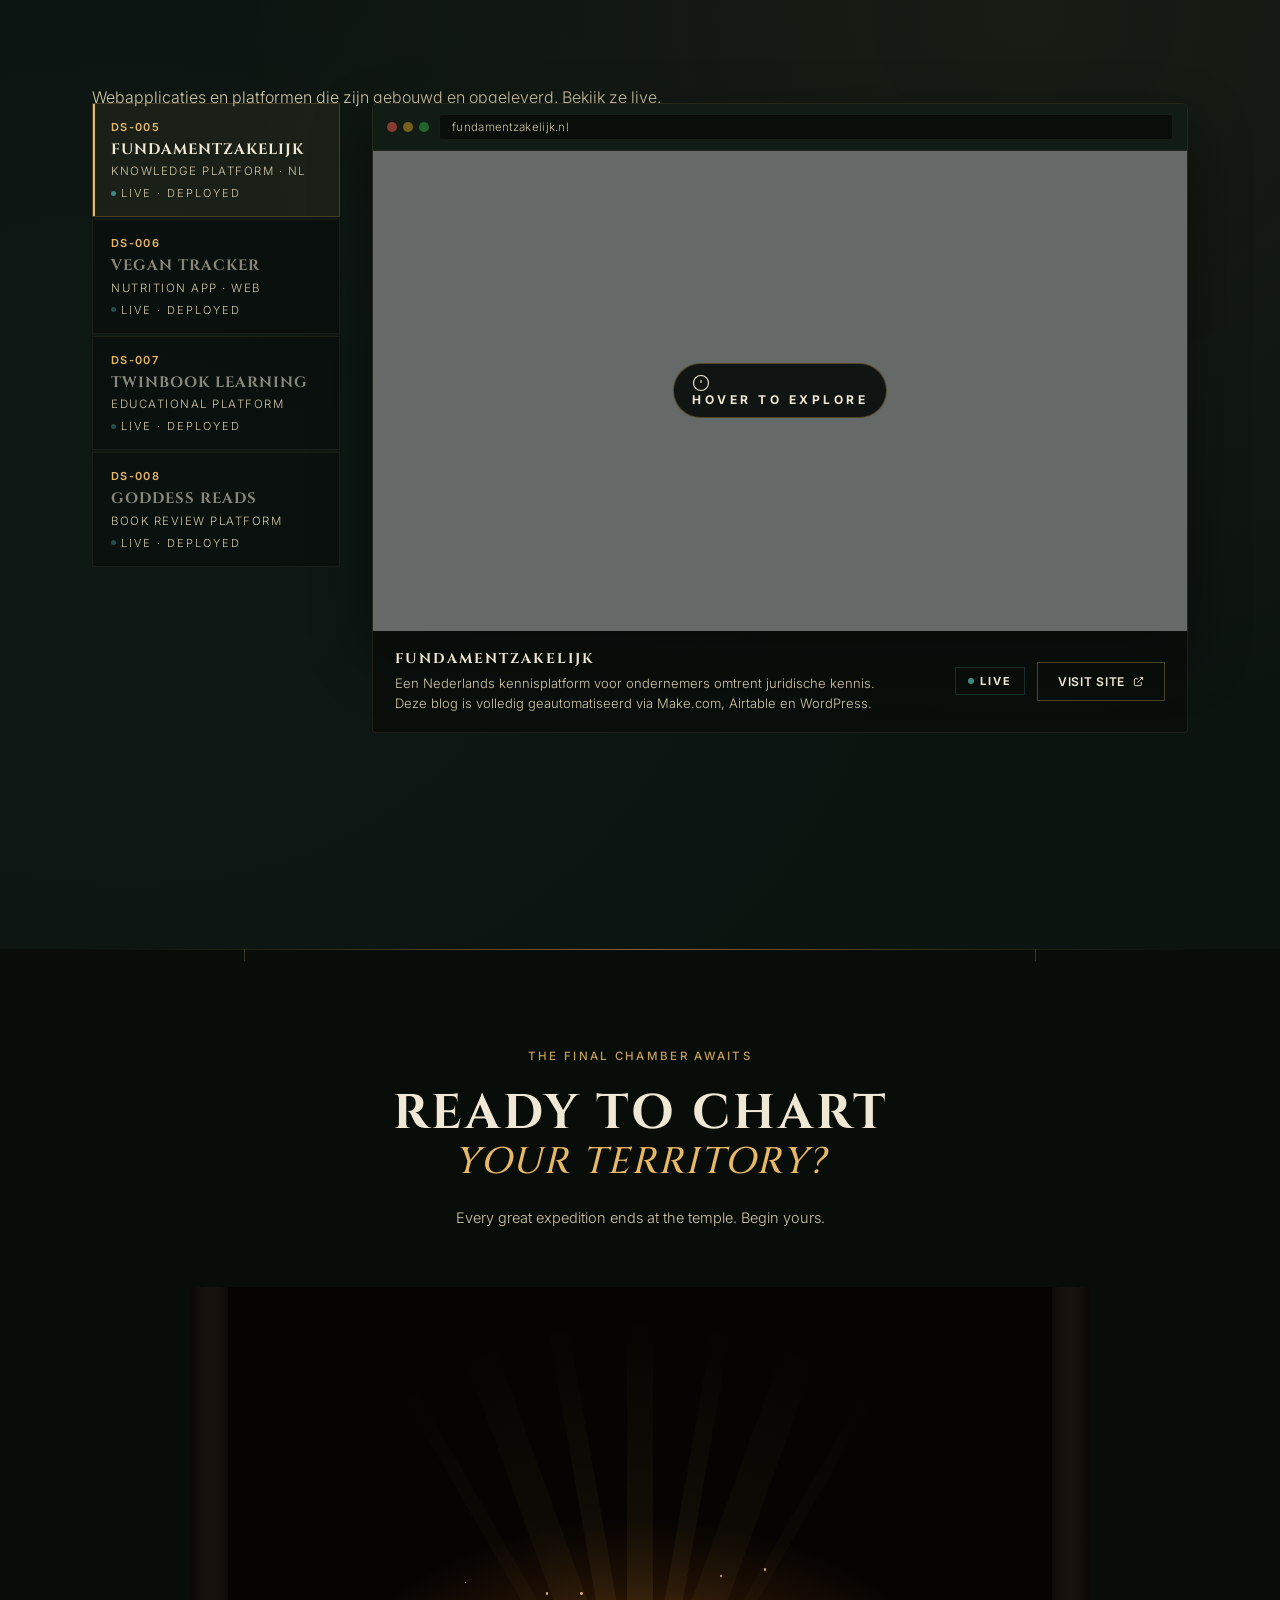
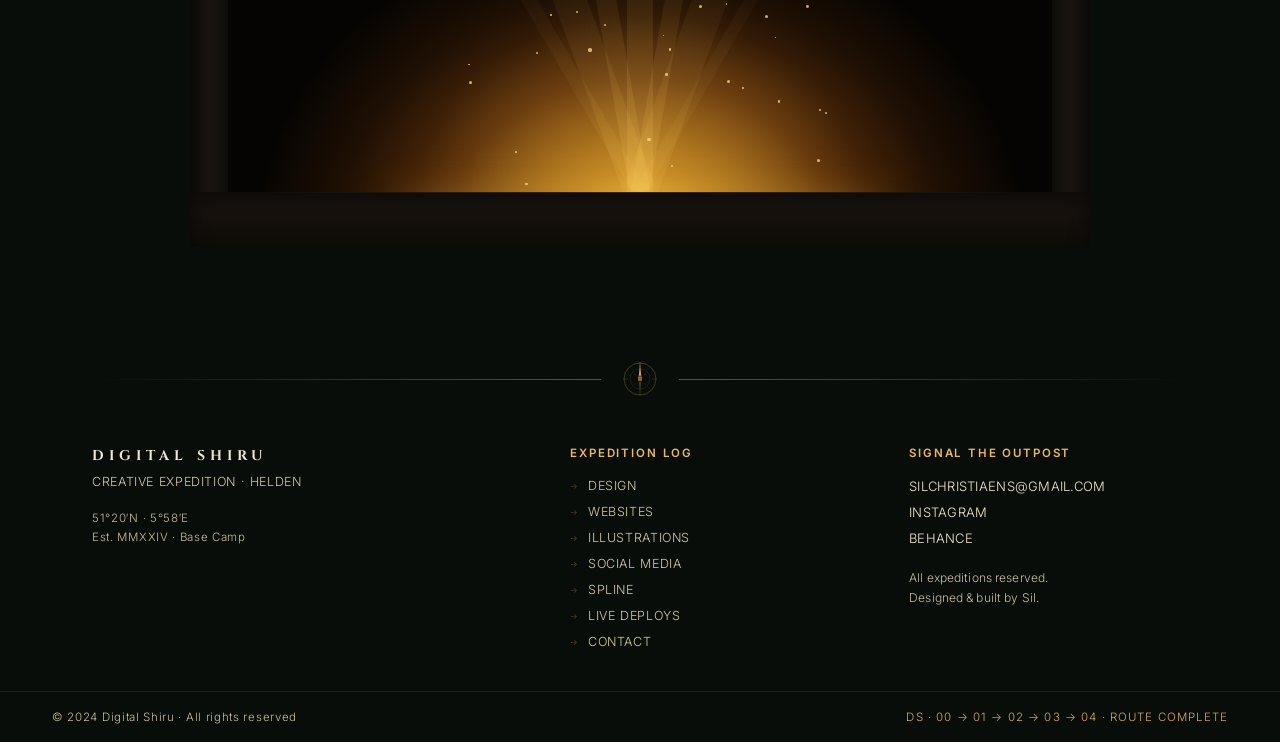
==== commit 92ab3e86: "Apply Sil's copy updates across deploys, ledes and two case studies Deployed Systems: new descriptio" ====
--- a/index.html
+++ b/index.html
@@ -5906,8 +5906,8 @@
       <span class="cat-head-count">Live &amp; deployed</span>
     </div>
     <h2 class="cat-title">Websites <span class="accent">that lead the way</span></h2>
-    <p class="cat-lede">Cinematisch, snel en gebouwd om te converteren. Elke site hieronder staat live en is
-    volledig interactief. Loop er zelf doorheen.</p>
+    <p class="cat-lede">Een aantal sites die ik heb gemaakt. Je kunt ze hier live bekijken of via de link
+    bezoeken.</p>
   </div>
 </section>
 
@@ -6013,8 +6013,8 @@
       <span class="cat-head-count">6 projects · Behance</span>
     </div>
     <h2 class="cat-title">Illustration <span class="accent">&amp; character work</span></h2>
-    <p class="cat-lede">Handgemaakte marks, characters en werelden: van community-mascottes tot redactioneel
-    werk. Tik op een project om de volledige case op Behance te openen.</p>
+    <p class="cat-lede">Handgemaakte, analoge en digitale illustraties, infographics en paintings uit de tijd
+    voordat AI alles kon genereren.</p>
   </div>
   <div class="pf-wrap">
     <div class="bh-grid reveal d1">
@@ -6188,8 +6188,7 @@
       <span class="cat-head-count">5 interactive scenes</span>
     </div>
     <h2 class="cat-title">Spline <span class="accent">animations</span></h2>
-    <p class="cat-lede">Levende scenes waar je doorheen kunt bewegen. 3D en motion gebouwd in Spline. Alles is
-    live; sleep om te verkennen.</p>
+    <p class="cat-lede">Spline scenes die ik heb gemaakt om mijn oude portfoliowebsite te versterken.</p>
   </div>
   <div class="pf-wrap">
     <div class="spline-gallery reveal d1">
@@ -6331,8 +6330,7 @@
         <div class="ds-info-strip">
           <div class="ds-info-left">
             <div class="ds-info-name" id="dsName">FundamentZakelijk</div>
-            <div class="ds-info-desc" id="dsDesc">Een Nederlands kennisplatform met praktische juridische, financiële en strategische
-            begeleiding voor ondernemers en zzp’ers.</div>
+            <div class="ds-info-desc" id="dsDesc">Een Nederlands kennisplatform voor ondernemers omtrent juridische kennis. Deze blog is volledig geautomatiseerd via Make.com, Airtable en WordPress.</div>
           </div>
           <div class="ds-info-right">
             <div class="ds-live-badge">
@@ -7535,25 +7533,25 @@
         num: 'DS-005',
         name: 'FundamentZakelijk',
         url: 'https://fundamentzakelijk.nl/',
-        desc: 'A Dutch knowledge platform with practical legal, financial and strategic guidance for entrepreneurs and freelancers.'
+        desc: 'Een Nederlands kennisplatform voor ondernemers omtrent juridische kennis. Deze blog is volledig geautomatiseerd via Make.com, Airtable en WordPress.'
       },
       {
         num: 'DS-006',
         name: 'Vegan Tracker',
         url: 'https://vegancalorietracker.netlify.app/',
-        desc: 'A vegan-focused nutrition app for logging meals, tracking caloric intake and managing plant-based eating habits.'
+        desc: 'Een vegan calorietracker, gemaakt en gehost via Netlify.'
       },
       {
         num: 'DS-007',
         name: 'Twinbook Learning',
         url: 'https://twin-book-flow.base44.app/',
-        desc: 'An educational book-flow platform built for interactive learning management and structured content delivery.'
+        desc: 'Een leesapp die ik heb gemaakt om efficiënter een taal te leren. Je kiest je doeltaal en op basis van elementen die jij aangeeft wordt een gepersonaliseerd verhaaltje geschreven, dat via een immersion slider de taal integreert.'
       },
       {
         num: 'DS-008',
         name: 'Goddess Reads',
         url: 'https://bespoke-souffle-4a18ca.netlify.app/',
-        desc: 'A curated book review and recommendation platform celebrating works by and about women.'
+        desc: 'Een boekenreview- en collectorplatform, gehost via Netlify.'
       }
     ];
 
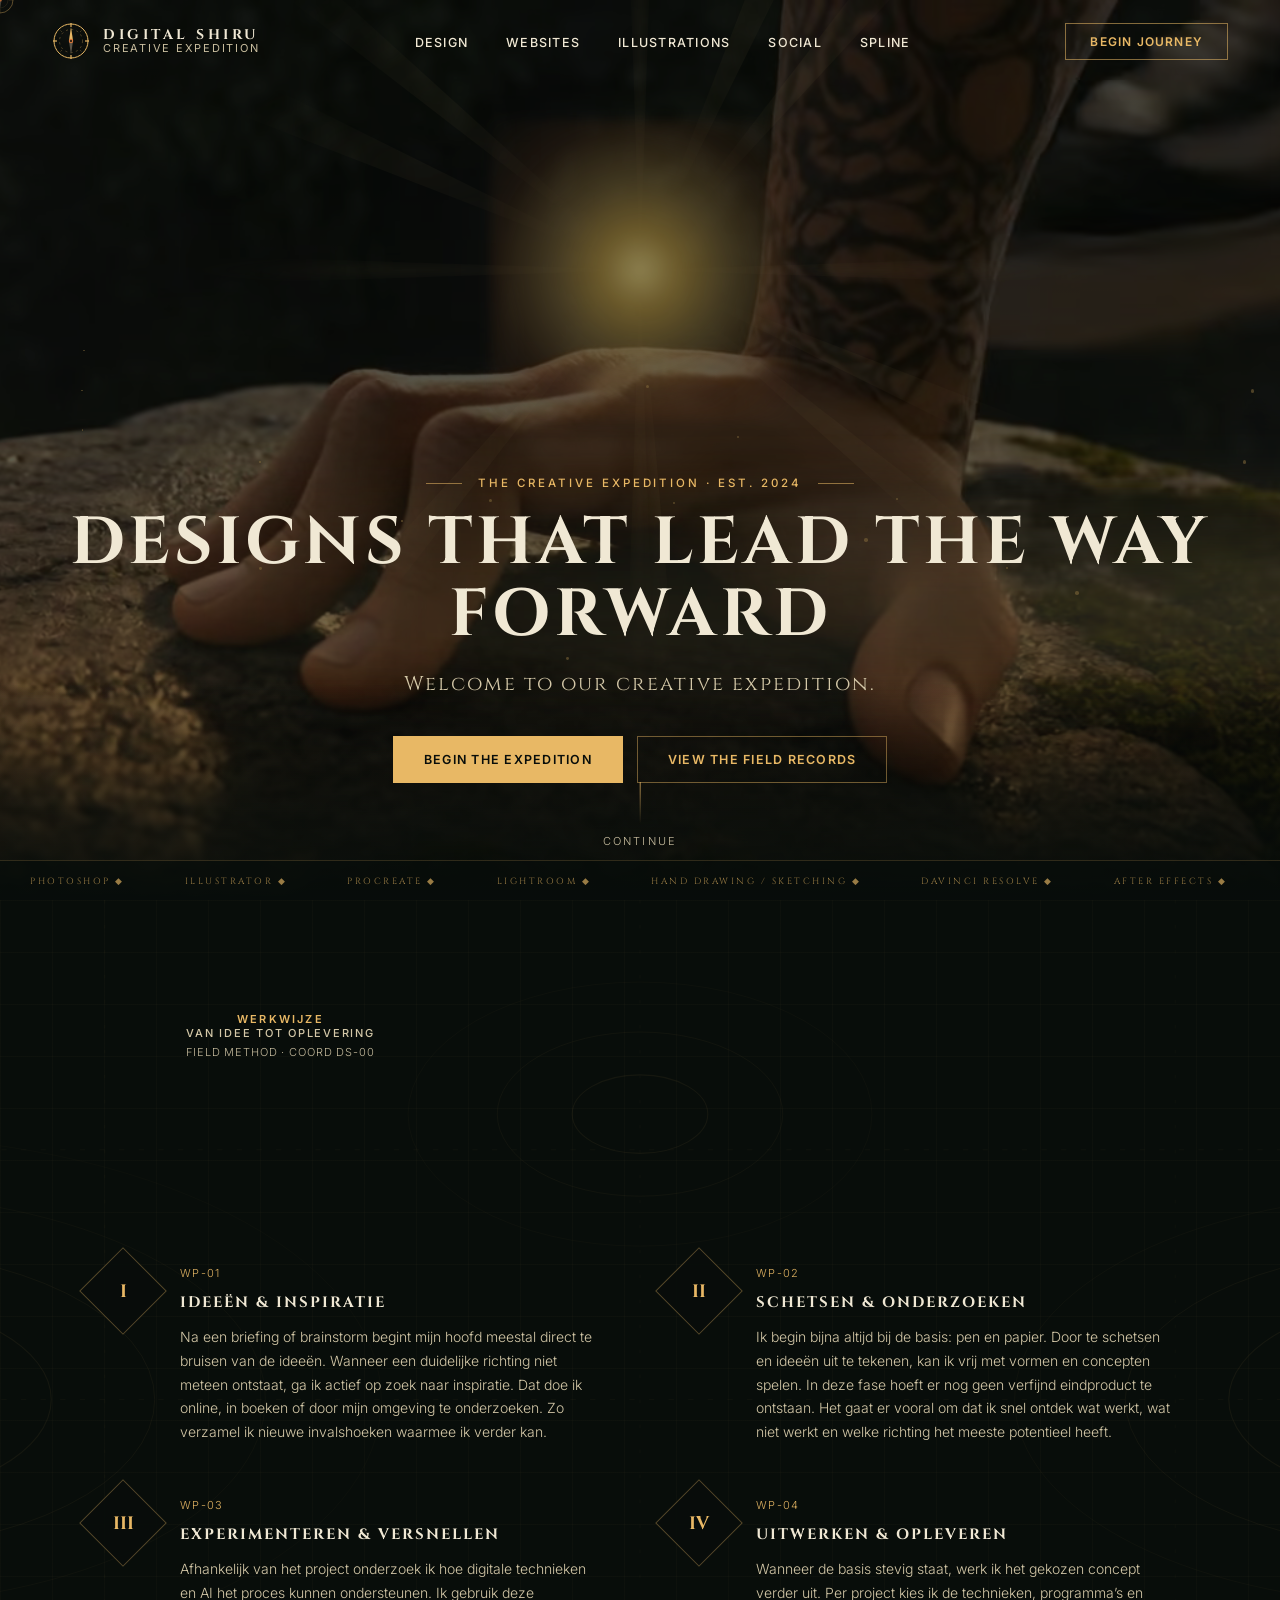
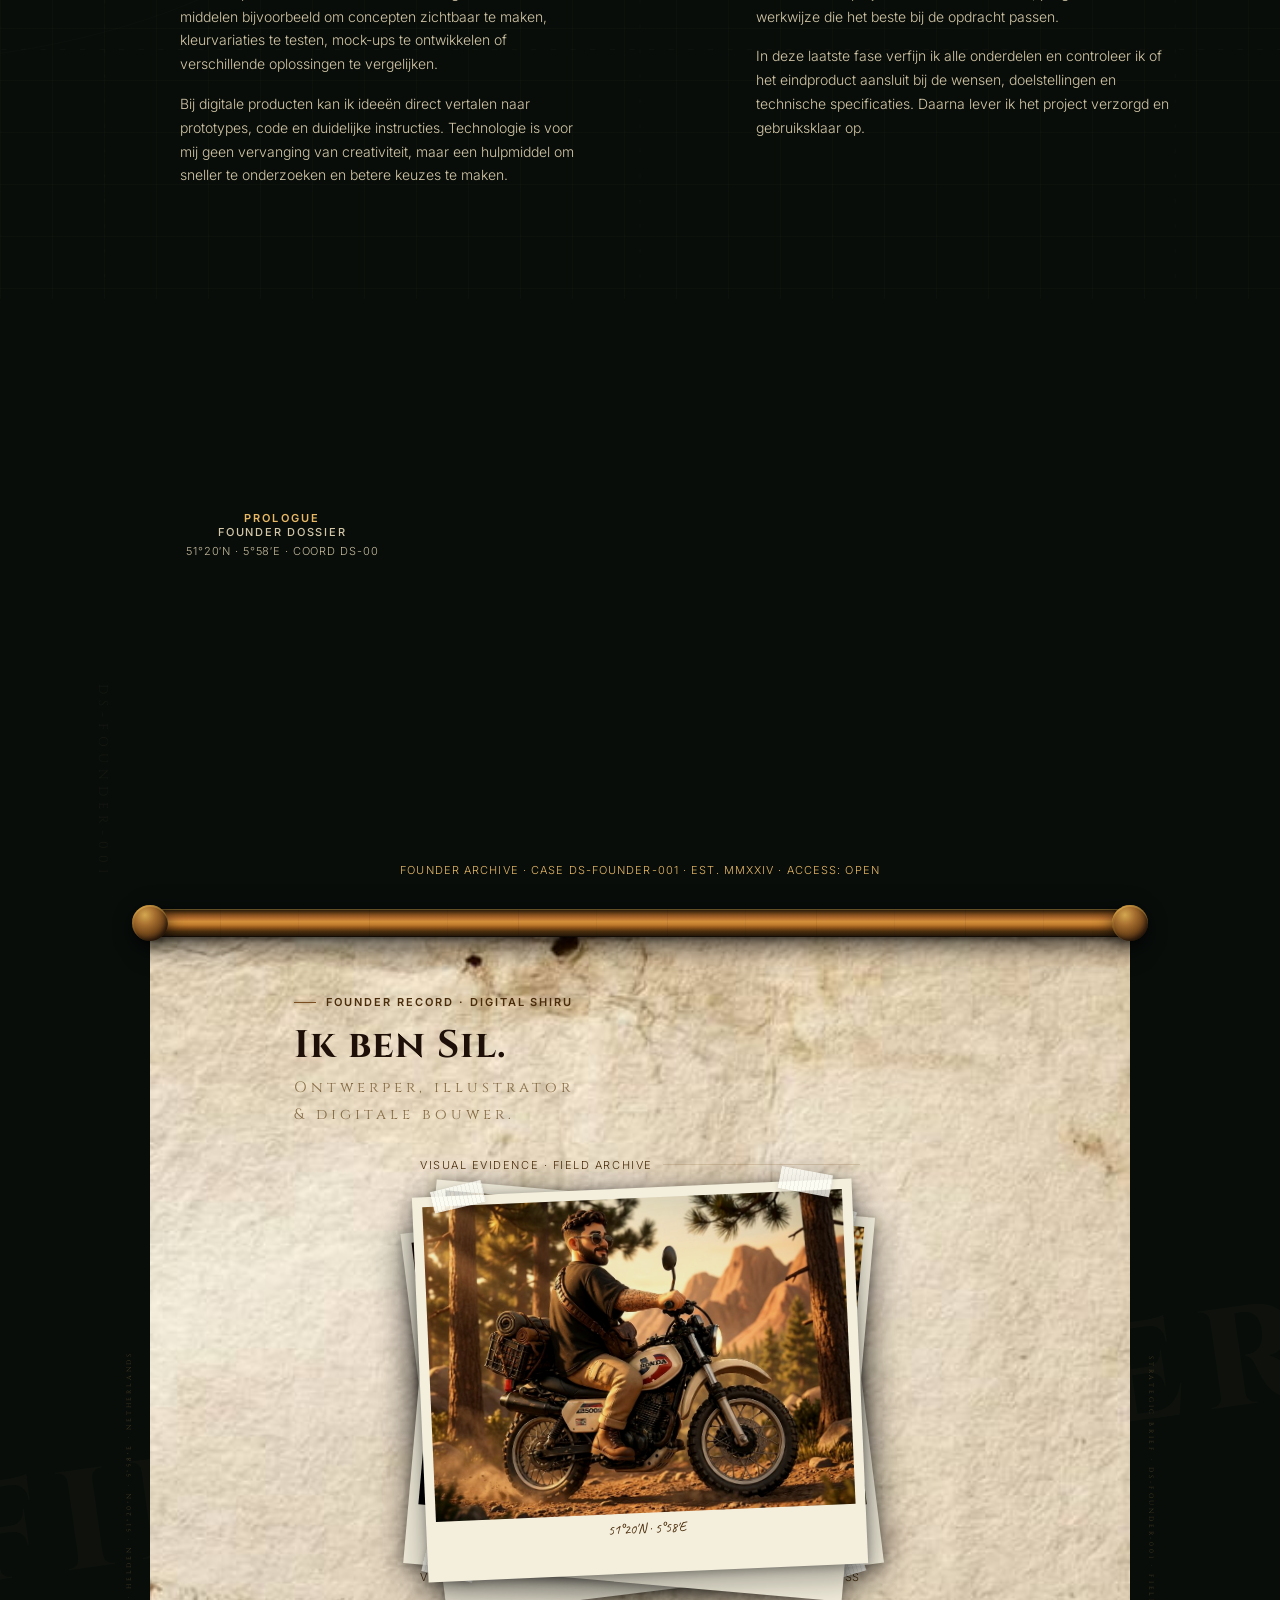
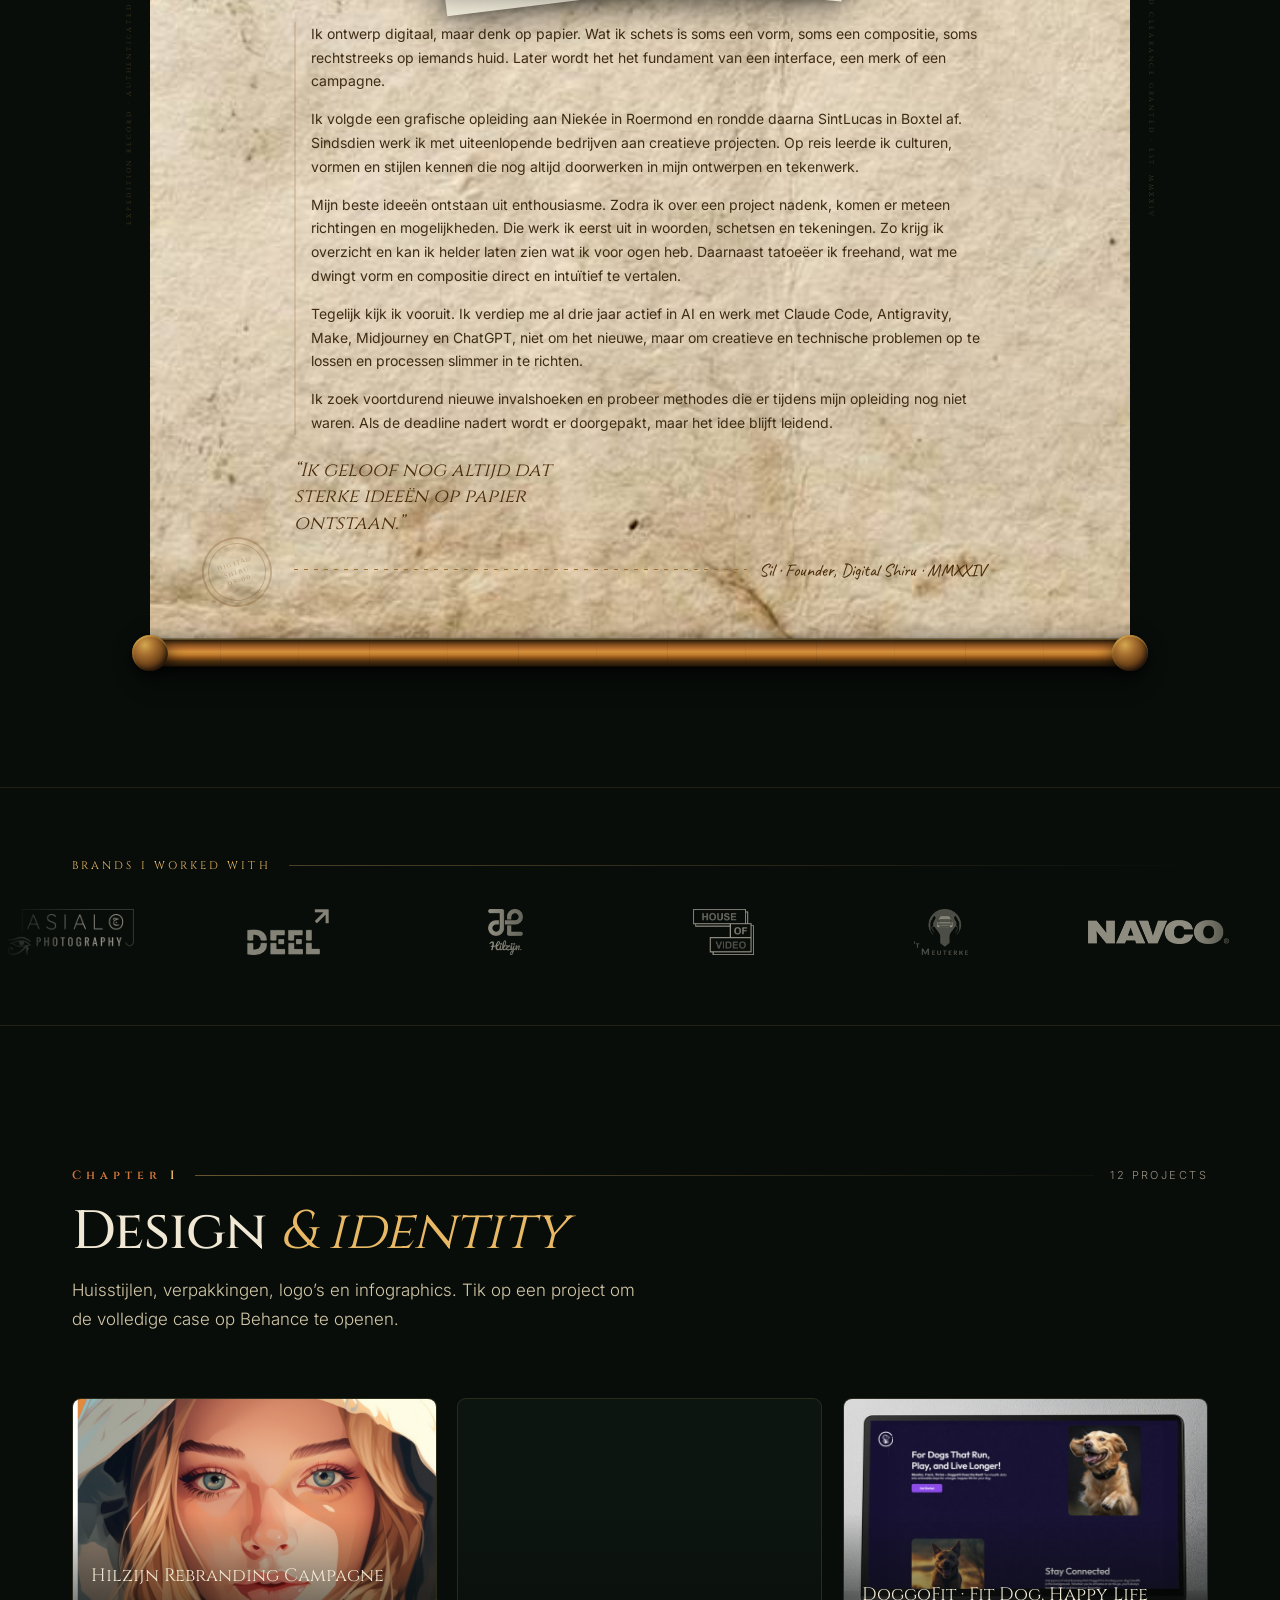
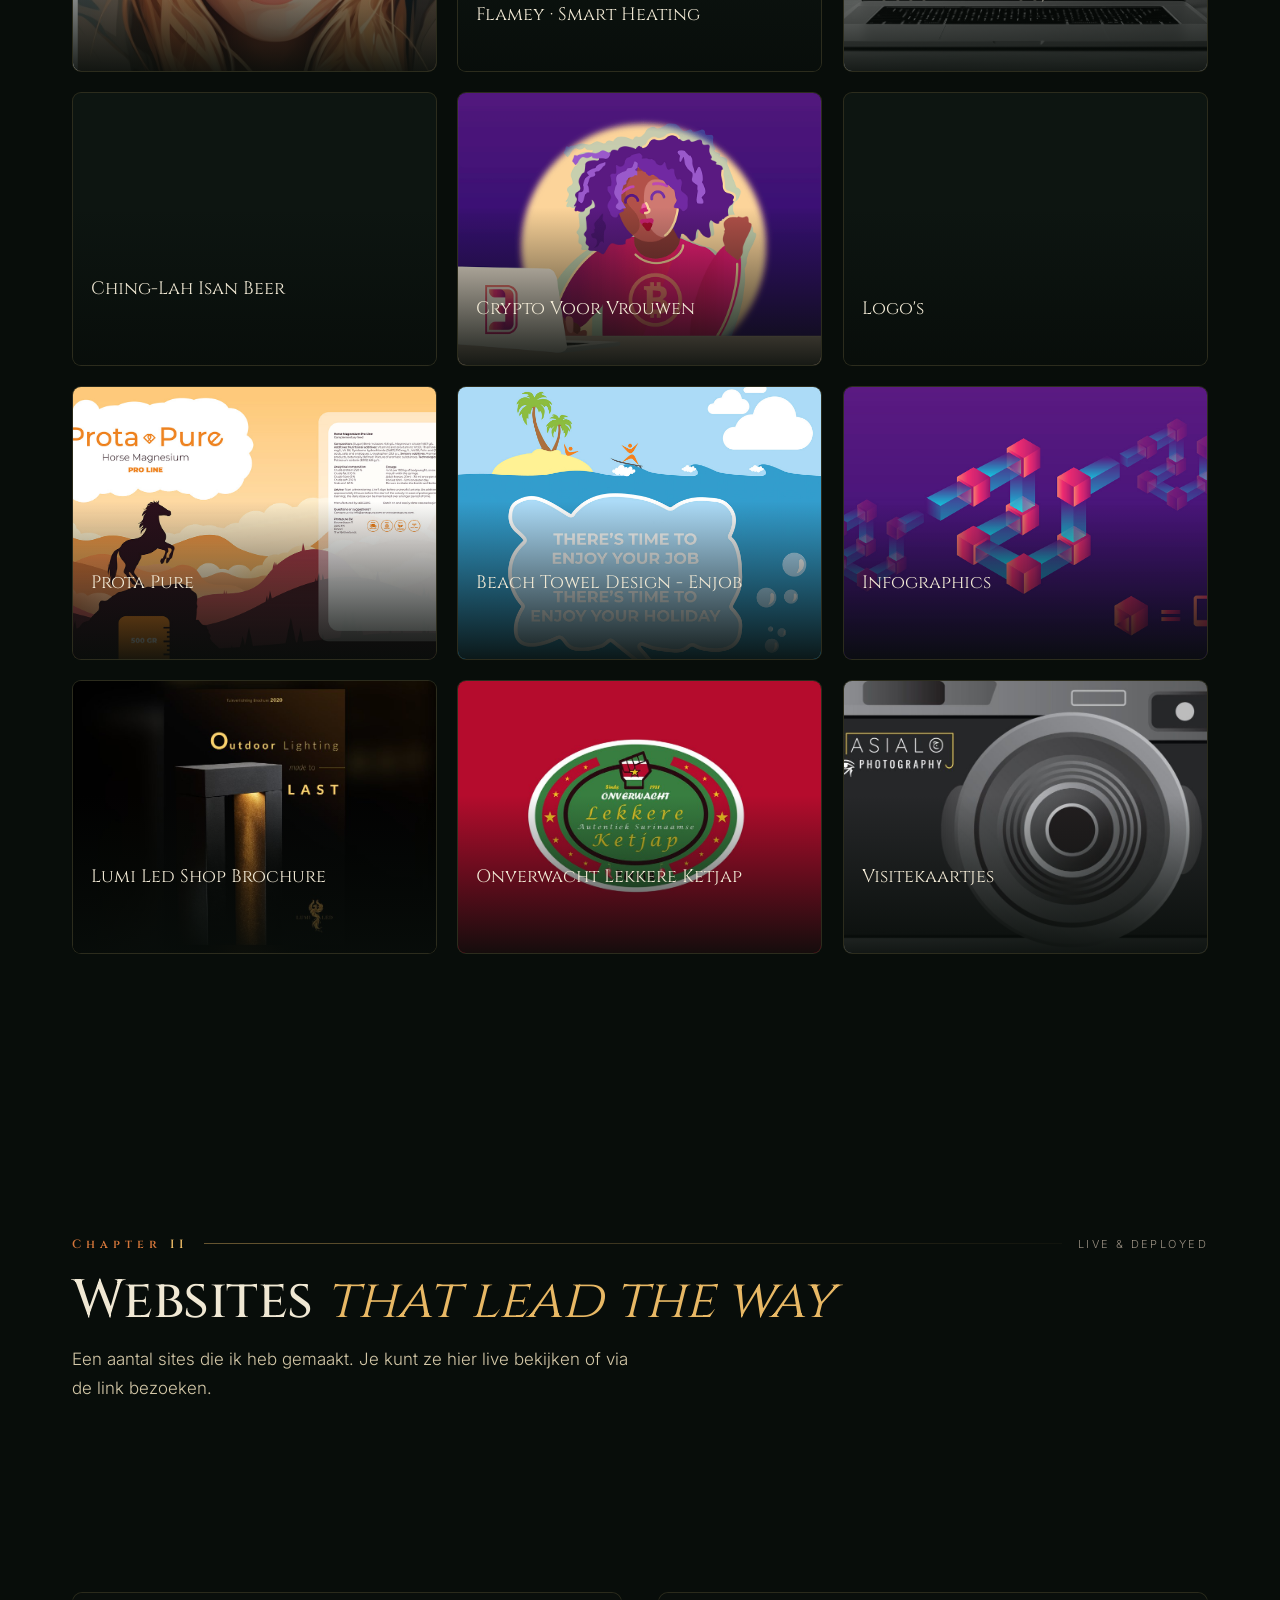
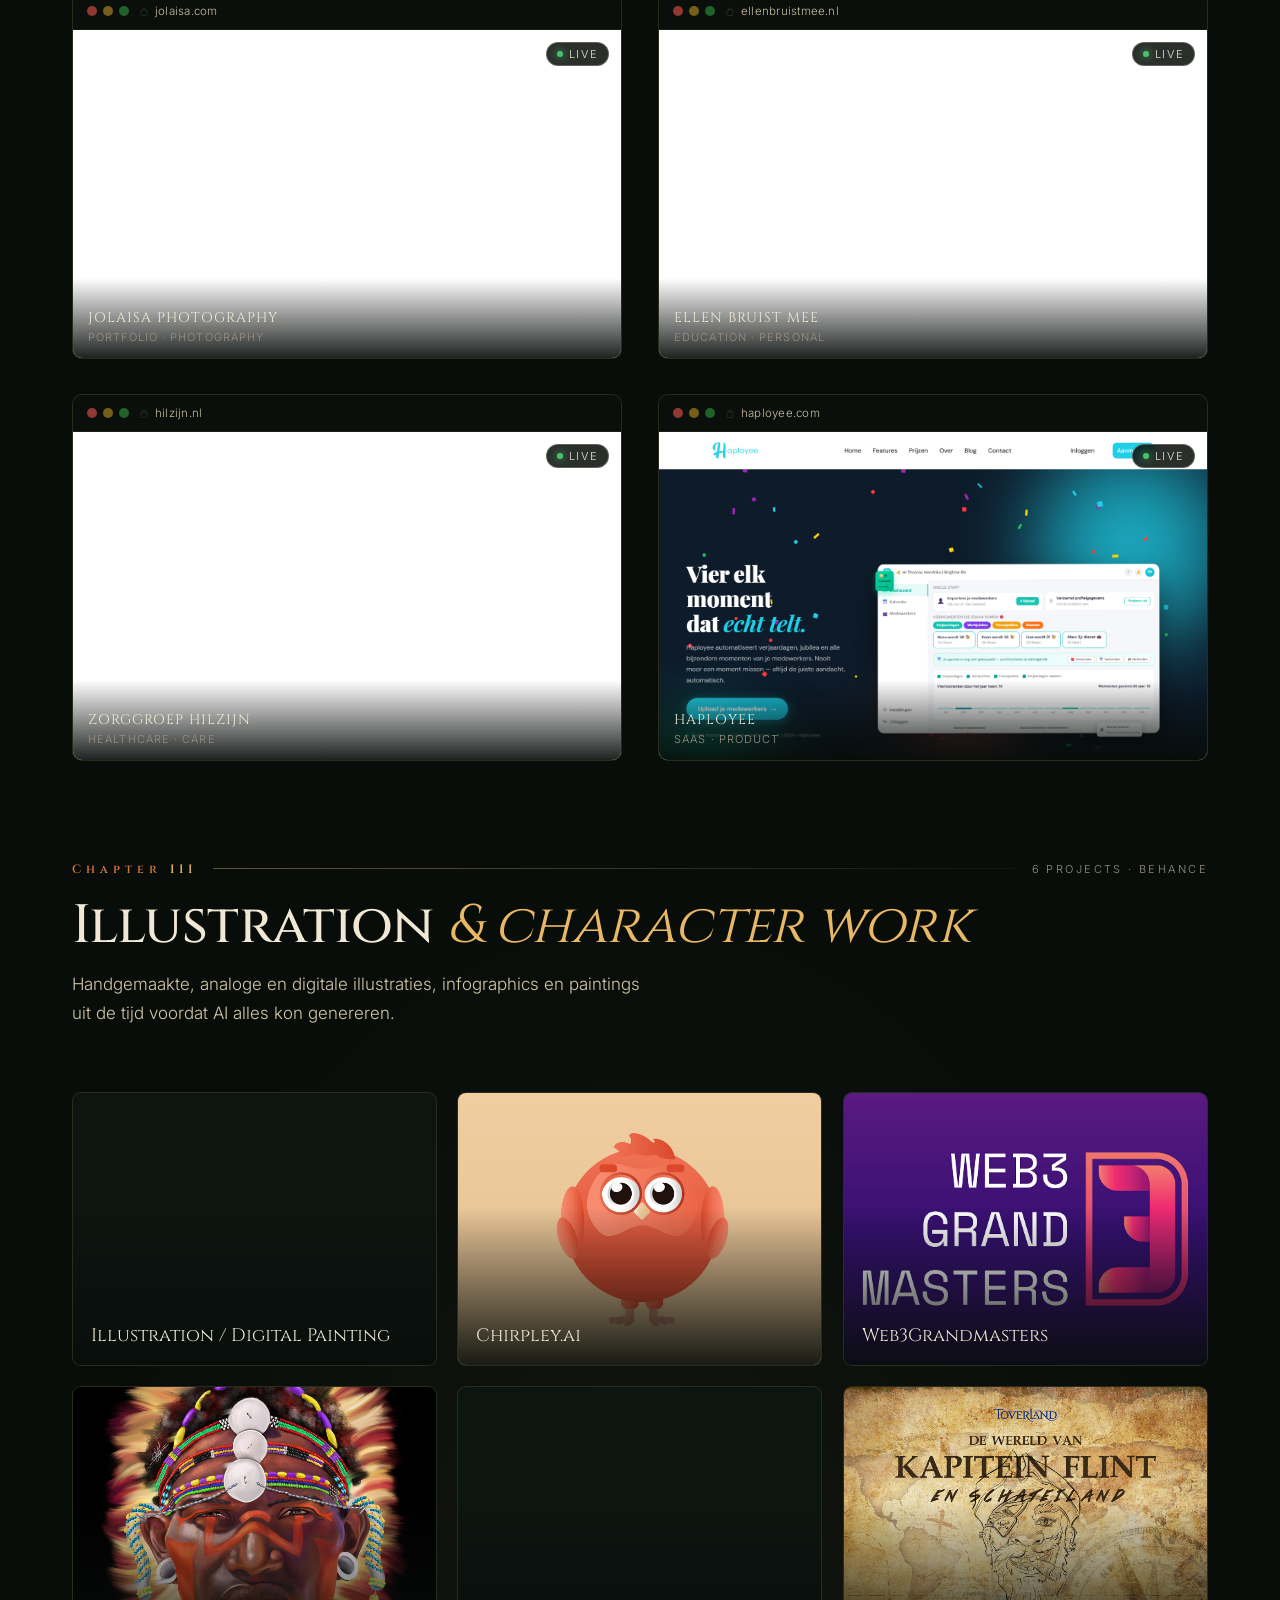
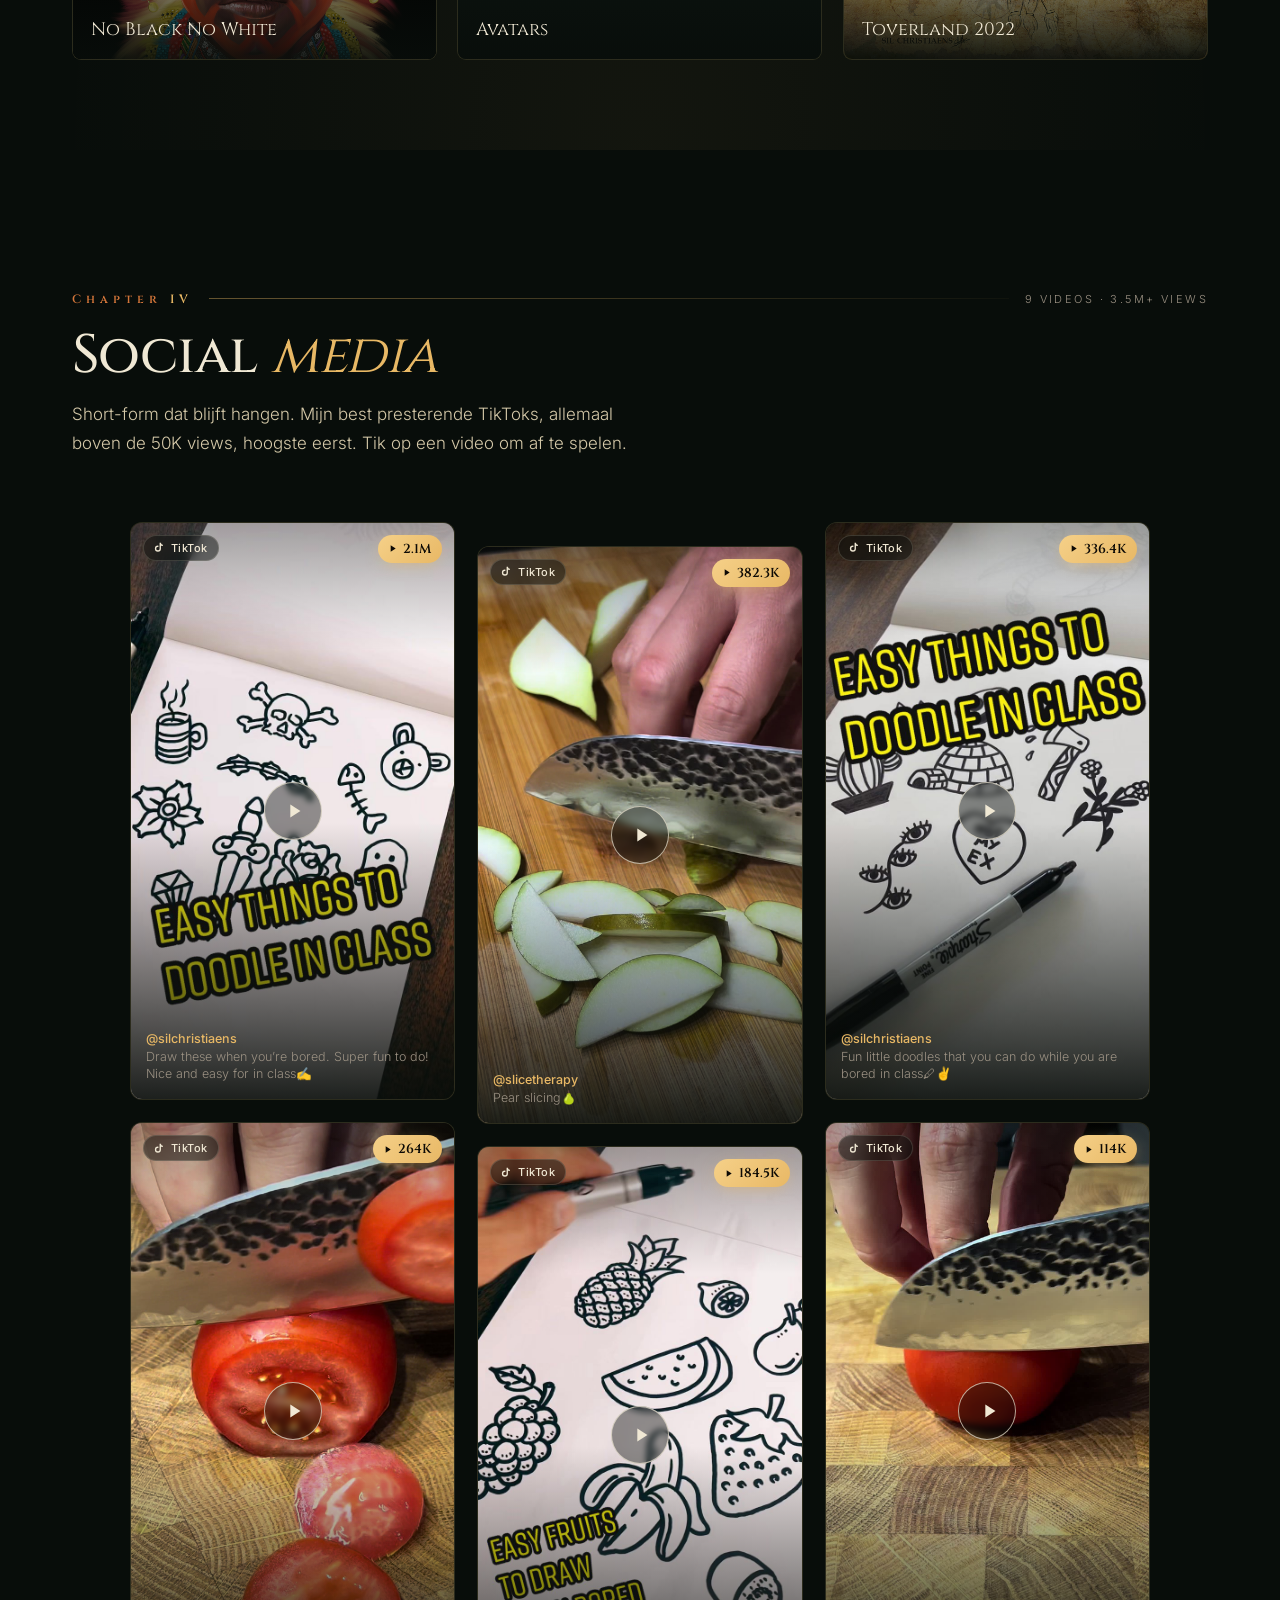
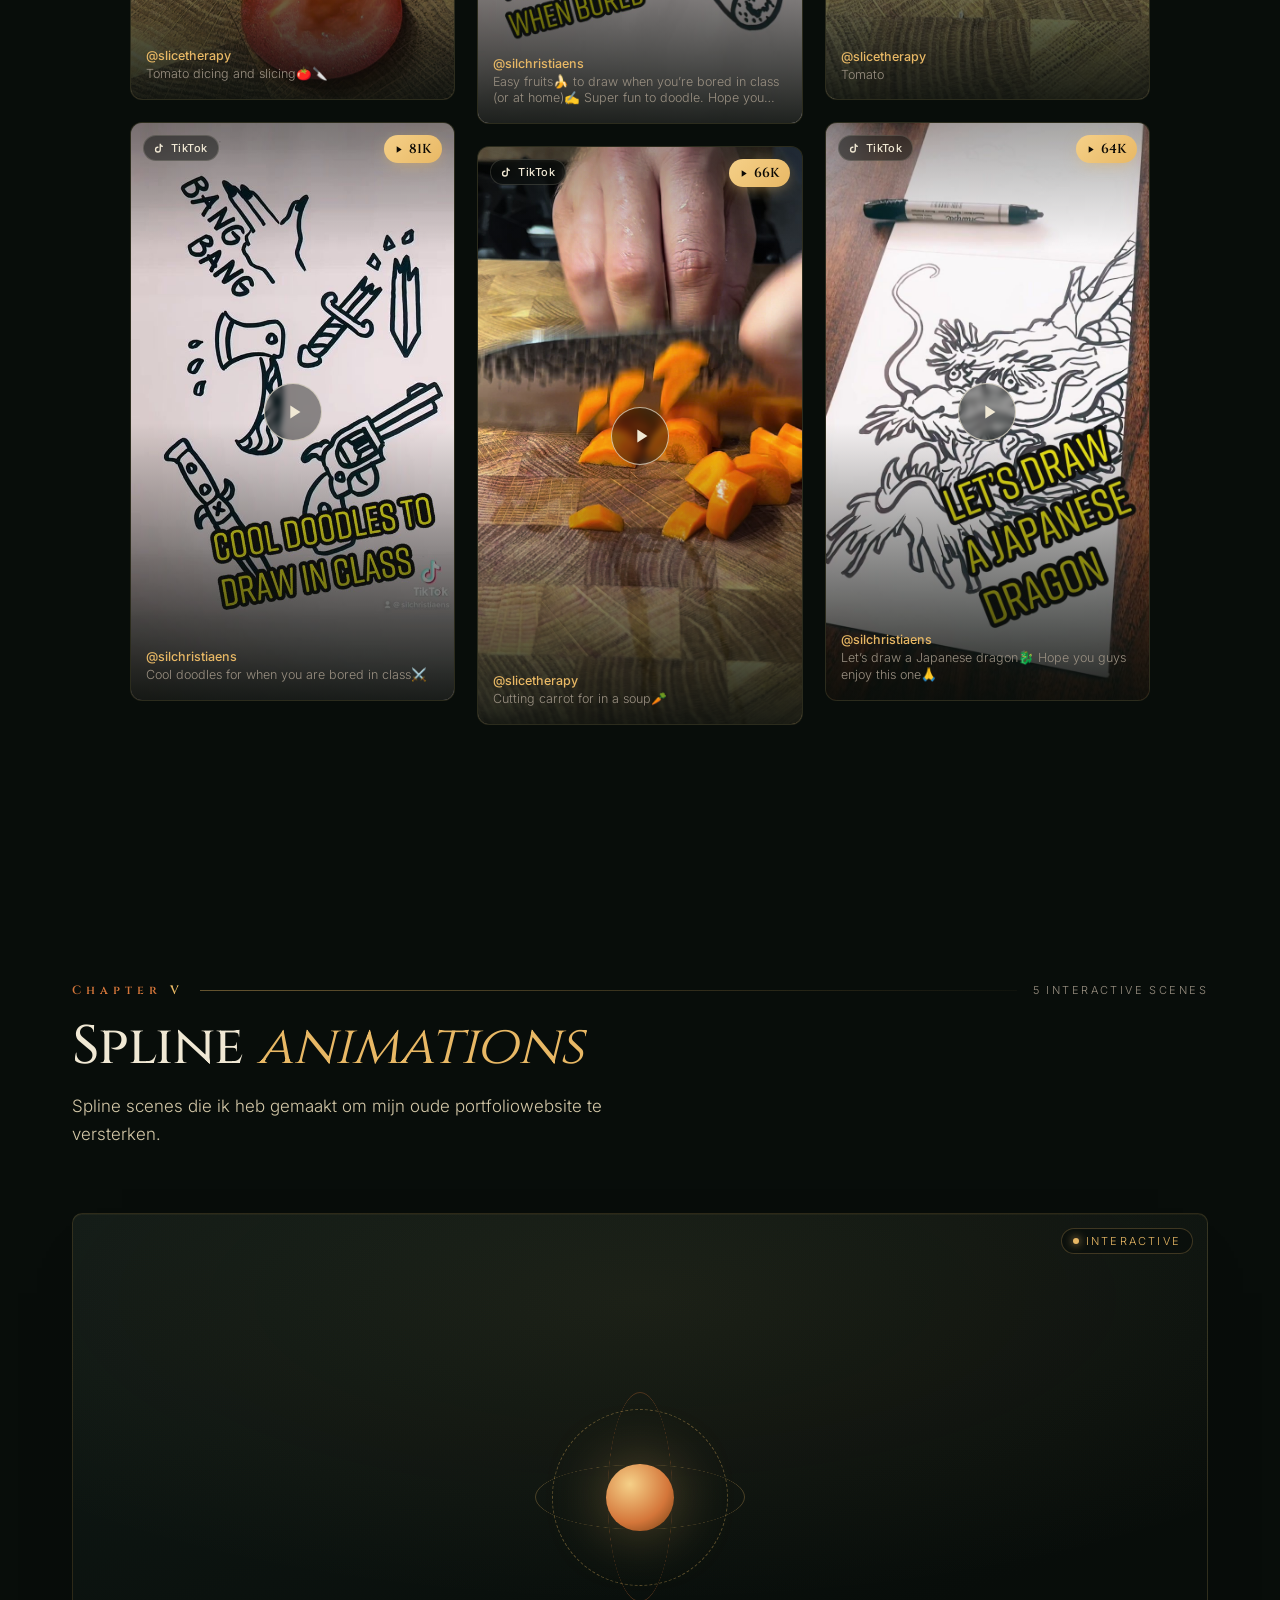
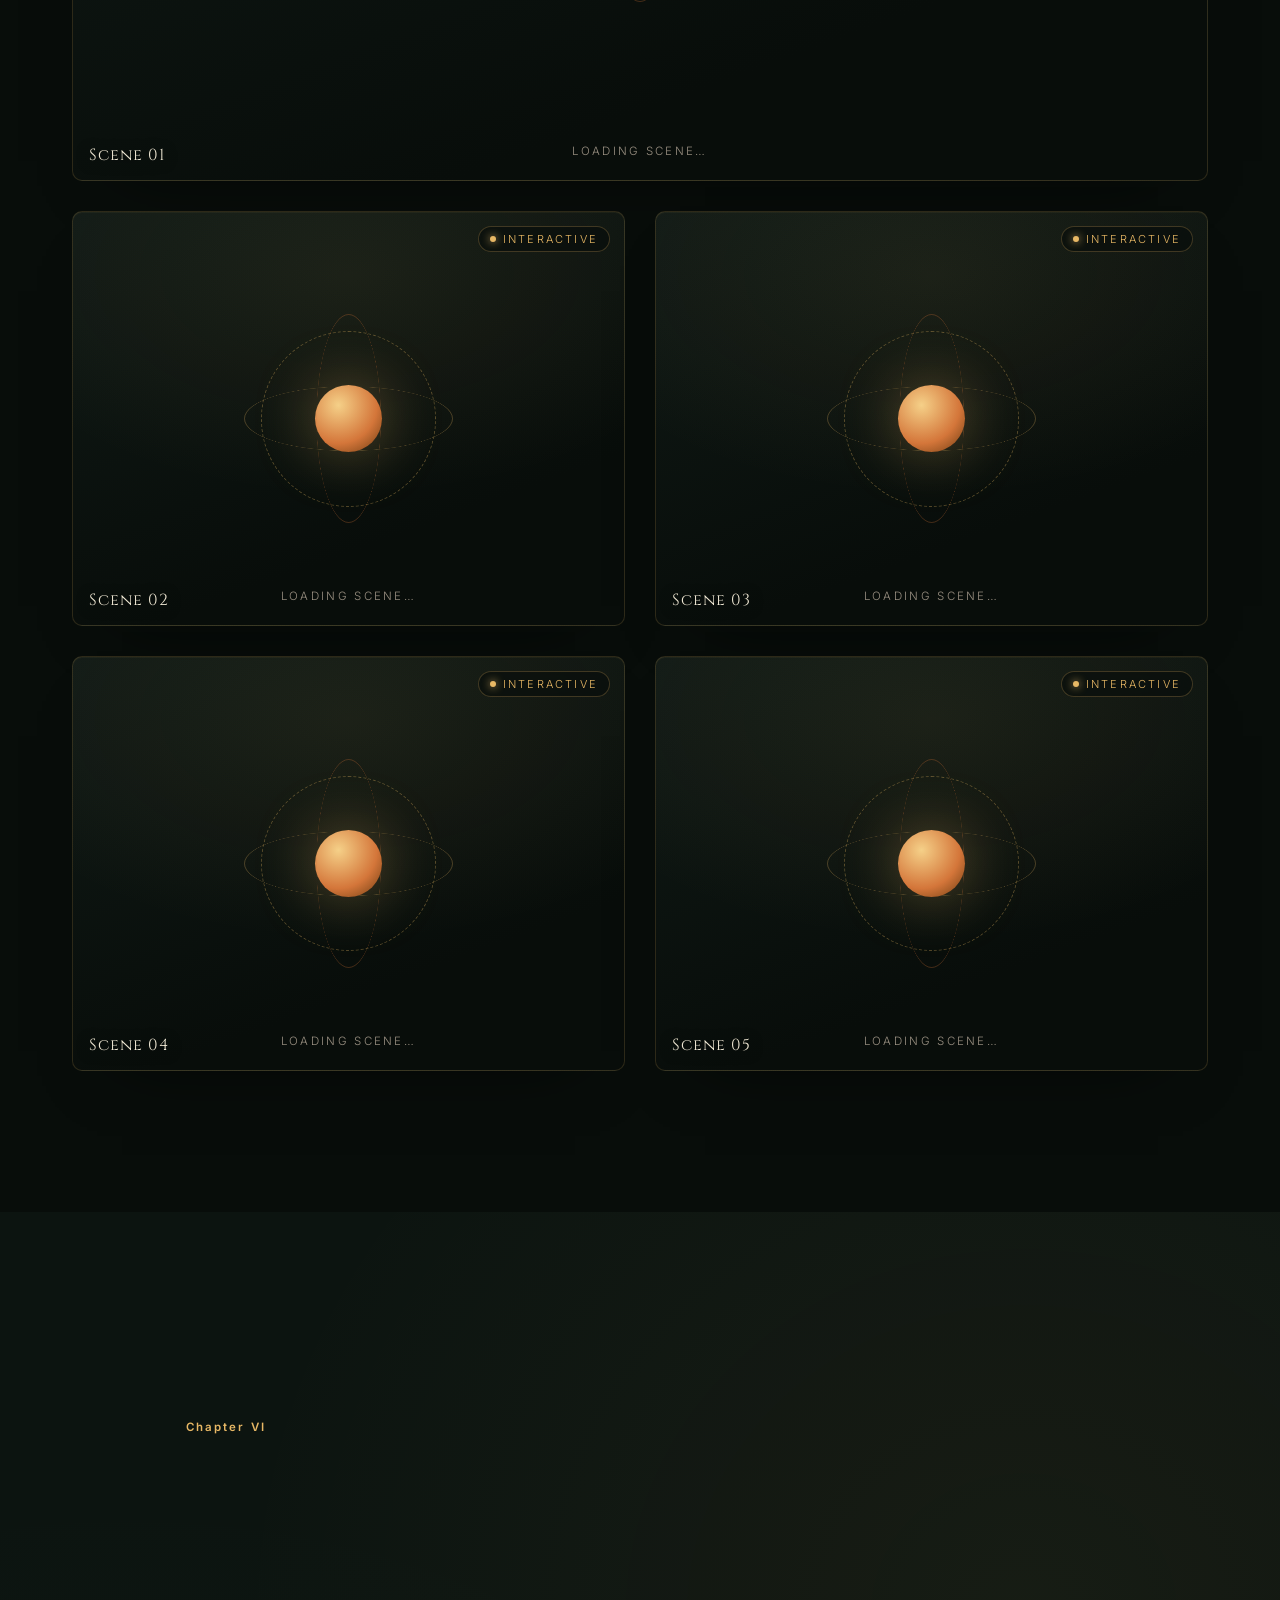
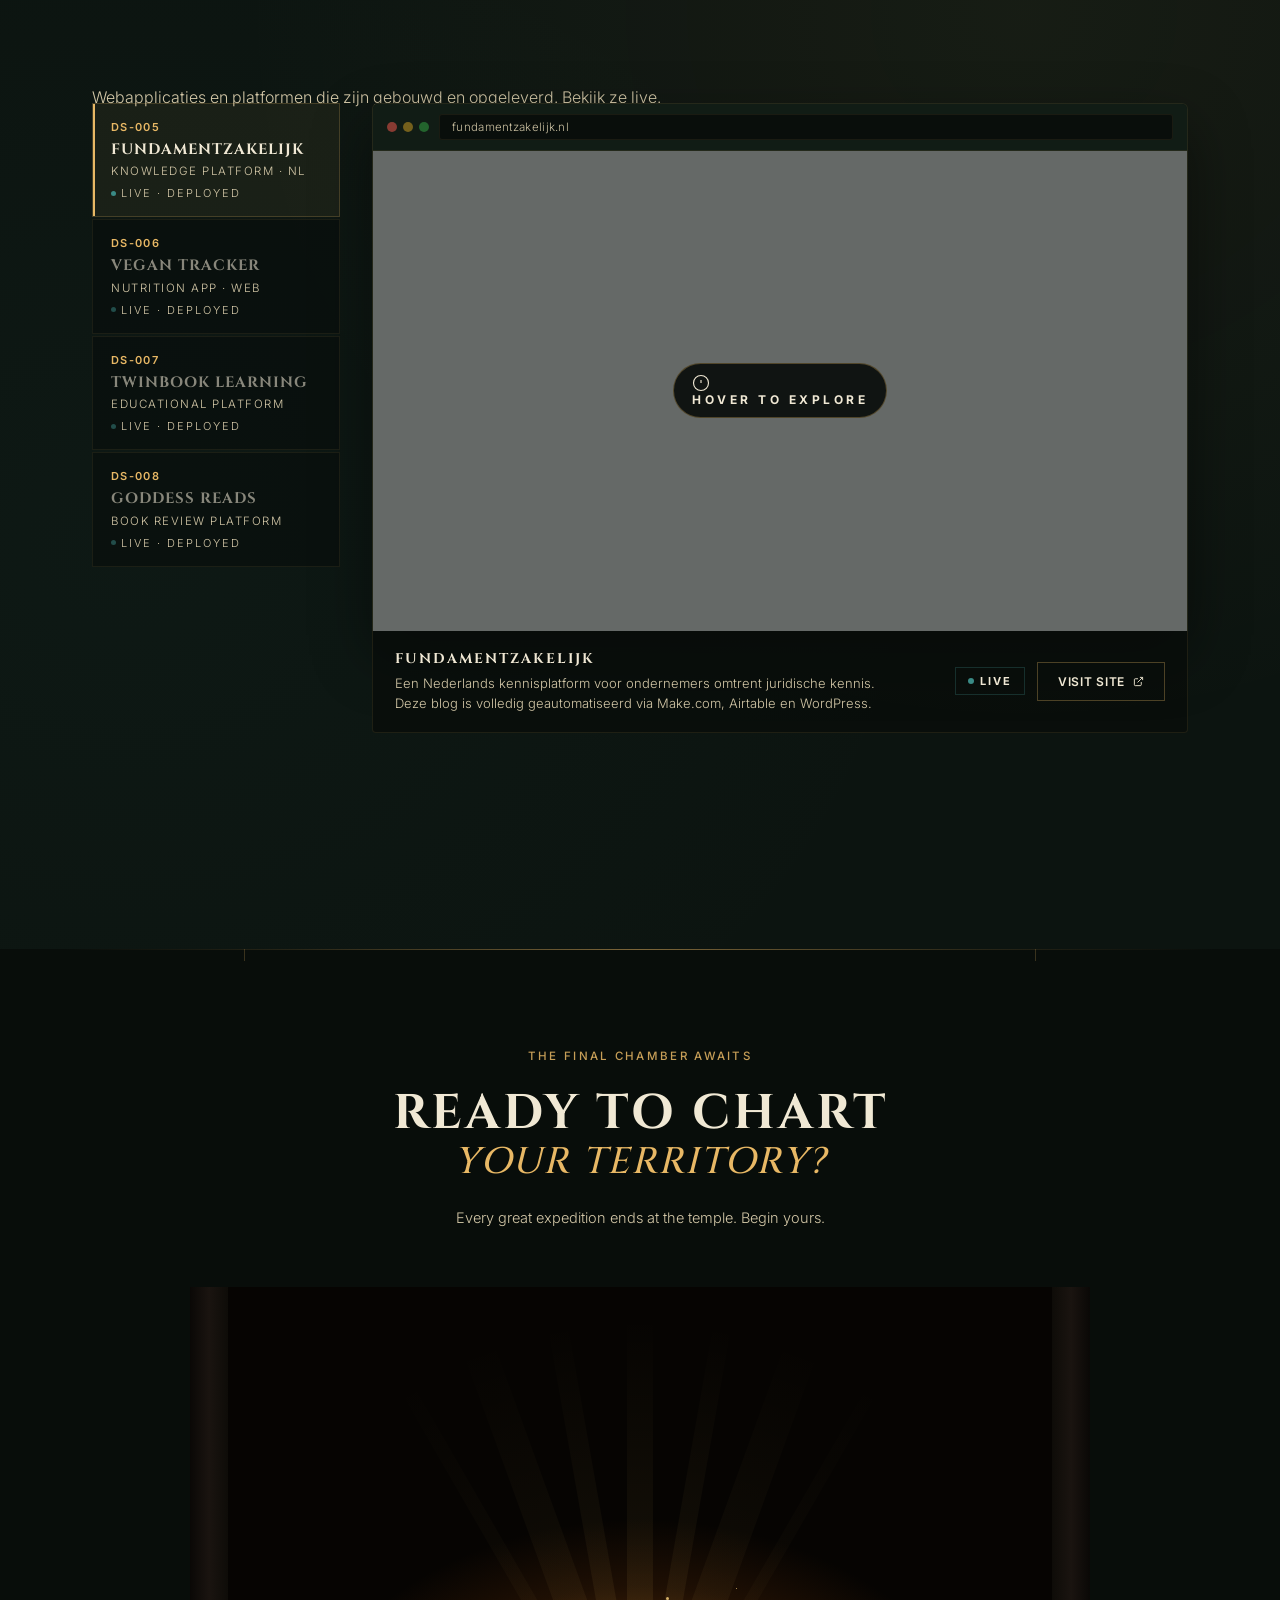
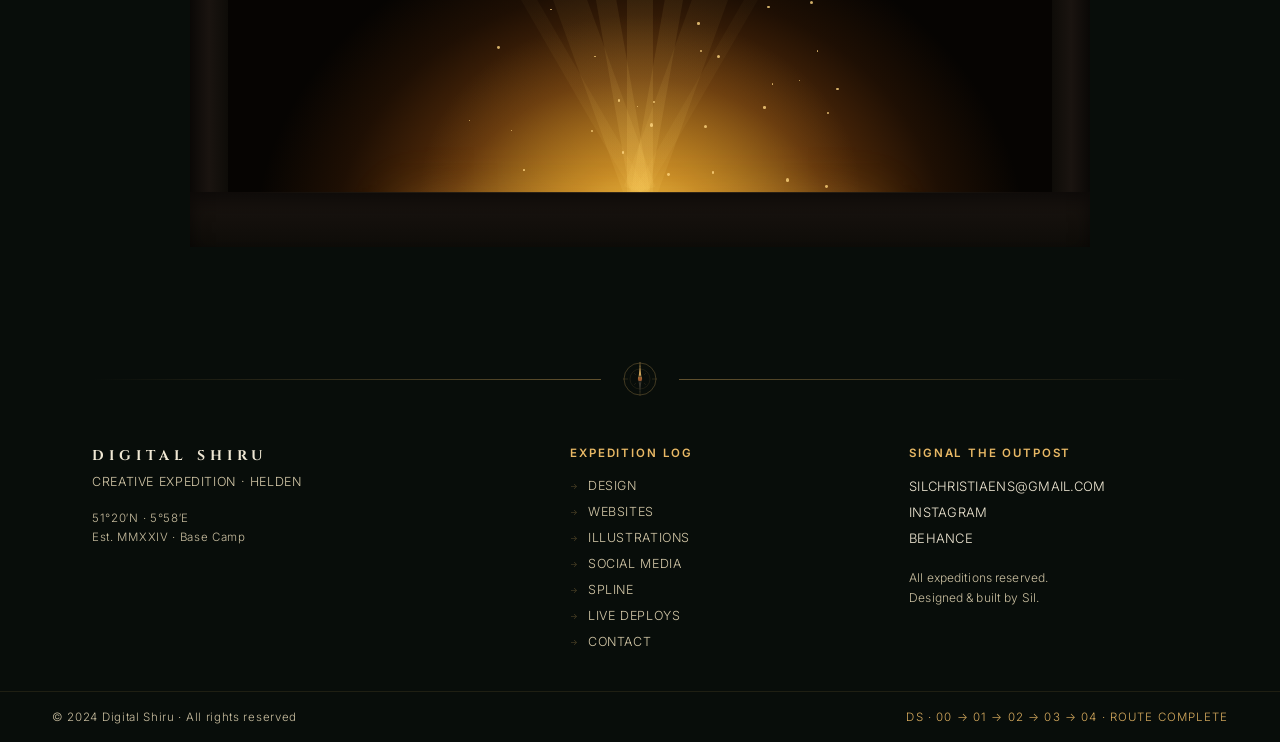
==== commit cef49e79: "Point absolute URLs at www.digitalshiru.com 21 references across the four pages, robots.txt and the " ====
--- a/index.html
+++ b/index.html
@@ -8,21 +8,21 @@
   <link rel="apple-touch-icon" href="/apple-touch-icon.png" />
   <title>Digital Shiru · Creative Expedition</title>
   <meta name="description" content="Cinematic web design and intelligent automation. Welcome to the creative expedition." />
-  <link rel="canonical" href="https://digitalshiru.netlify.app/" />
+  <link rel="canonical" href="https://www.digitalshiru.com/" />
   <meta property="og:type" content="website" />
   <meta property="og:site_name" content="Digital Shiru" />
   <meta property="og:locale" content="nl_NL" />
   <meta property="og:title" content="Digital Shiru · Creative Expedition" />
   <meta property="og:description" content="Portfolio van Sil Christiaens: design, websites, illustratie en AI. Cinematisch werk dat de weg vooruit wijst." />
-  <meta property="og:url" content="https://digitalshiru.netlify.app/" />
-  <meta property="og:image" content="https://digitalshiru.netlify.app/assets/images/og-image.jpg" />
+  <meta property="og:url" content="https://www.digitalshiru.com/" />
+  <meta property="og:image" content="https://www.digitalshiru.com/assets/images/og-image.jpg" />
   <meta property="og:image:width" content="1200" />
   <meta property="og:image:height" content="630" />
   <meta property="og:image:alt" content="Digital Shiru · Creative Expedition" />
   <meta name="twitter:card" content="summary_large_image" />
   <meta name="twitter:title" content="Digital Shiru · Creative Expedition" />
   <meta name="twitter:description" content="Portfolio van Sil Christiaens: design, websites, illustratie en AI. Cinematisch werk dat de weg vooruit wijst." />
-  <meta name="twitter:image" content="https://digitalshiru.netlify.app/assets/images/og-image.jpg" />
+  <meta name="twitter:image" content="https://www.digitalshiru.com/assets/images/og-image.jpg" />
   <meta name="theme-color" content="#080d0a" />
   <link rel="preconnect" href="https://fonts.googleapis.com" />
   <link rel="preconnect" href="https://fonts.gstatic.com" crossorigin />
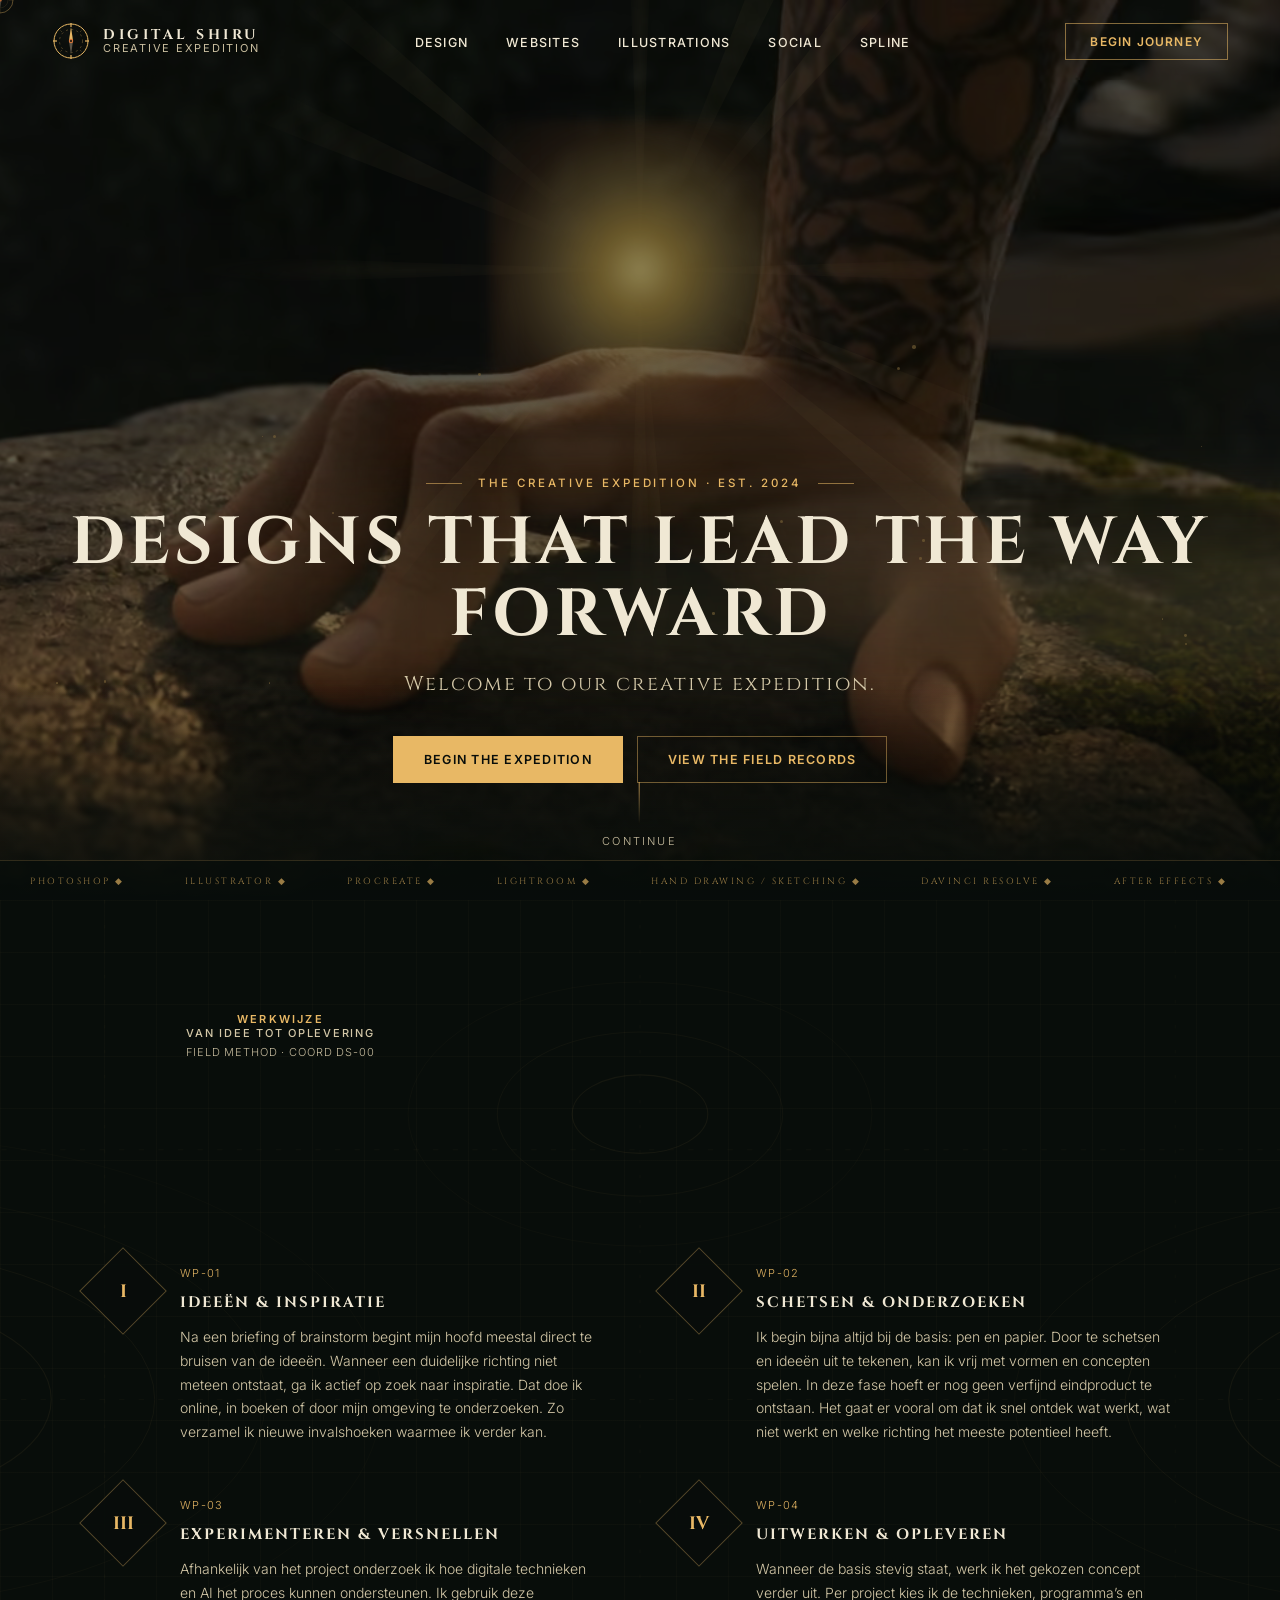
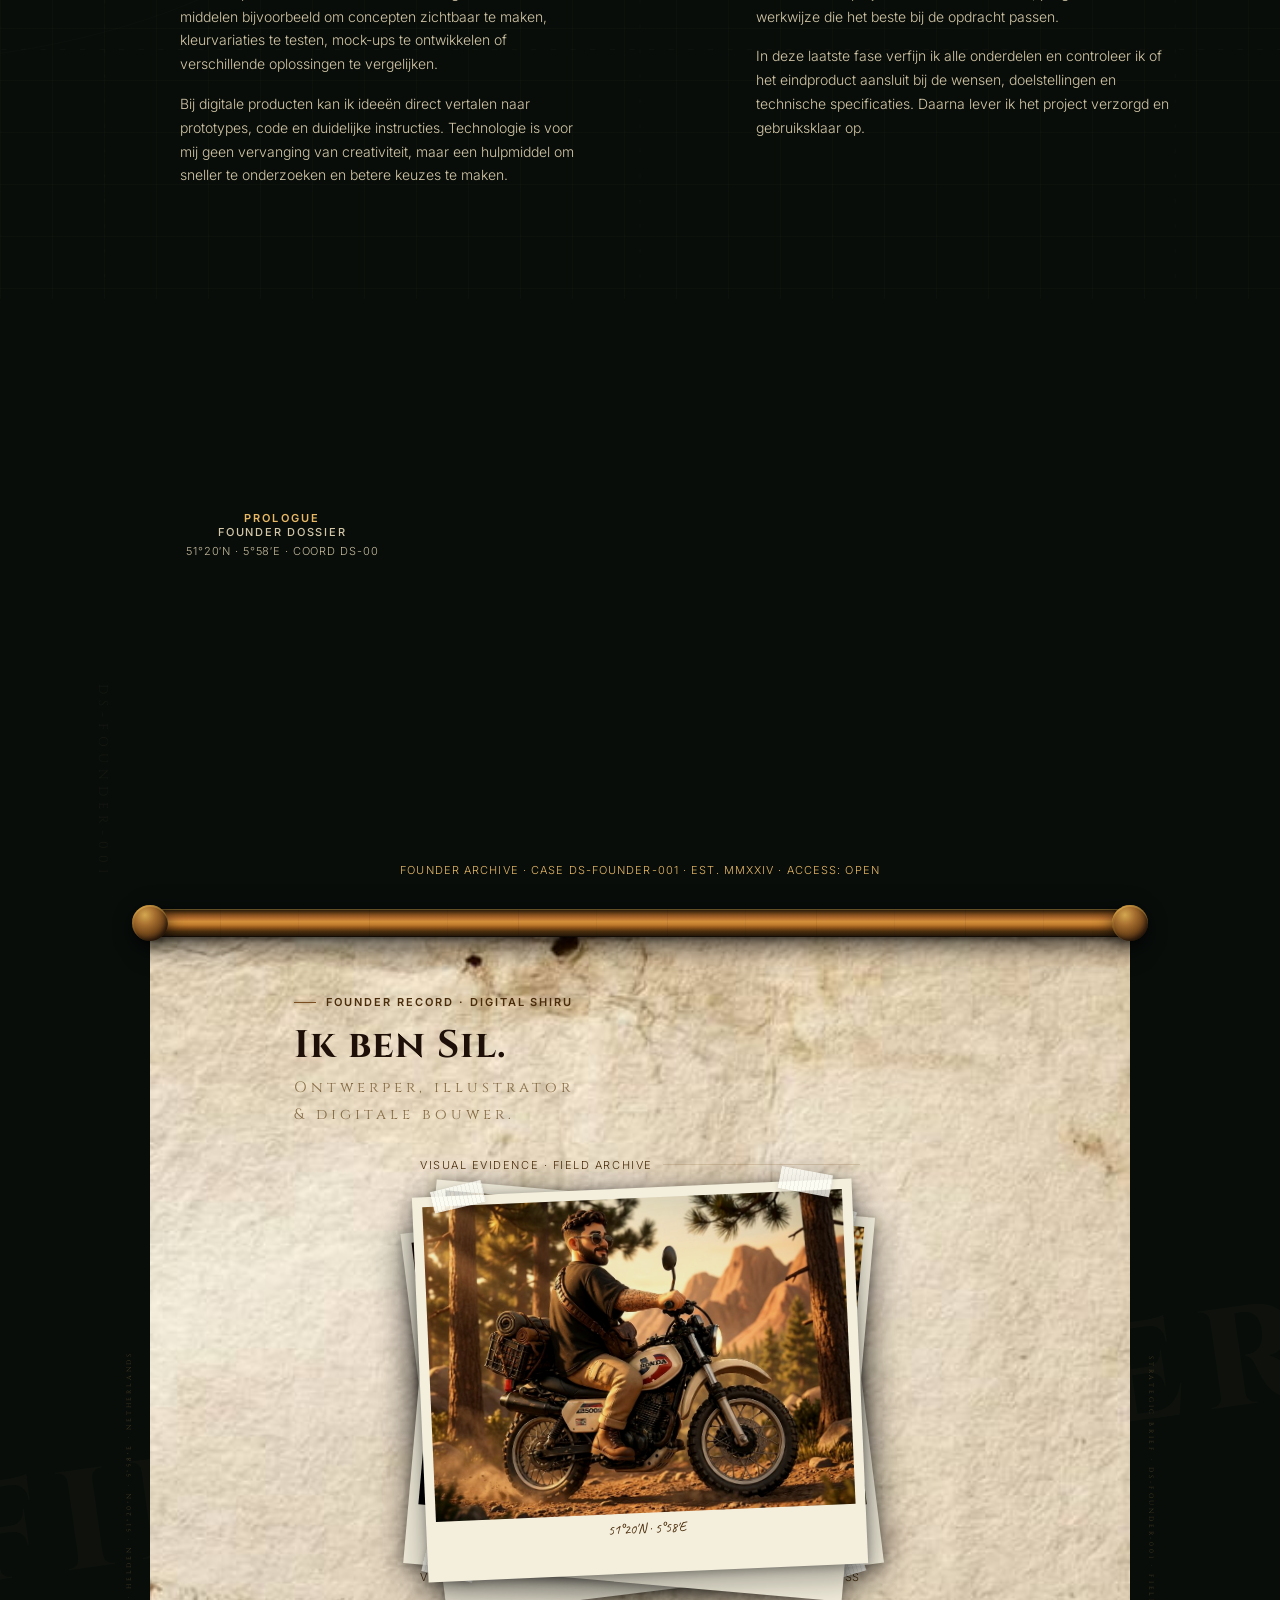
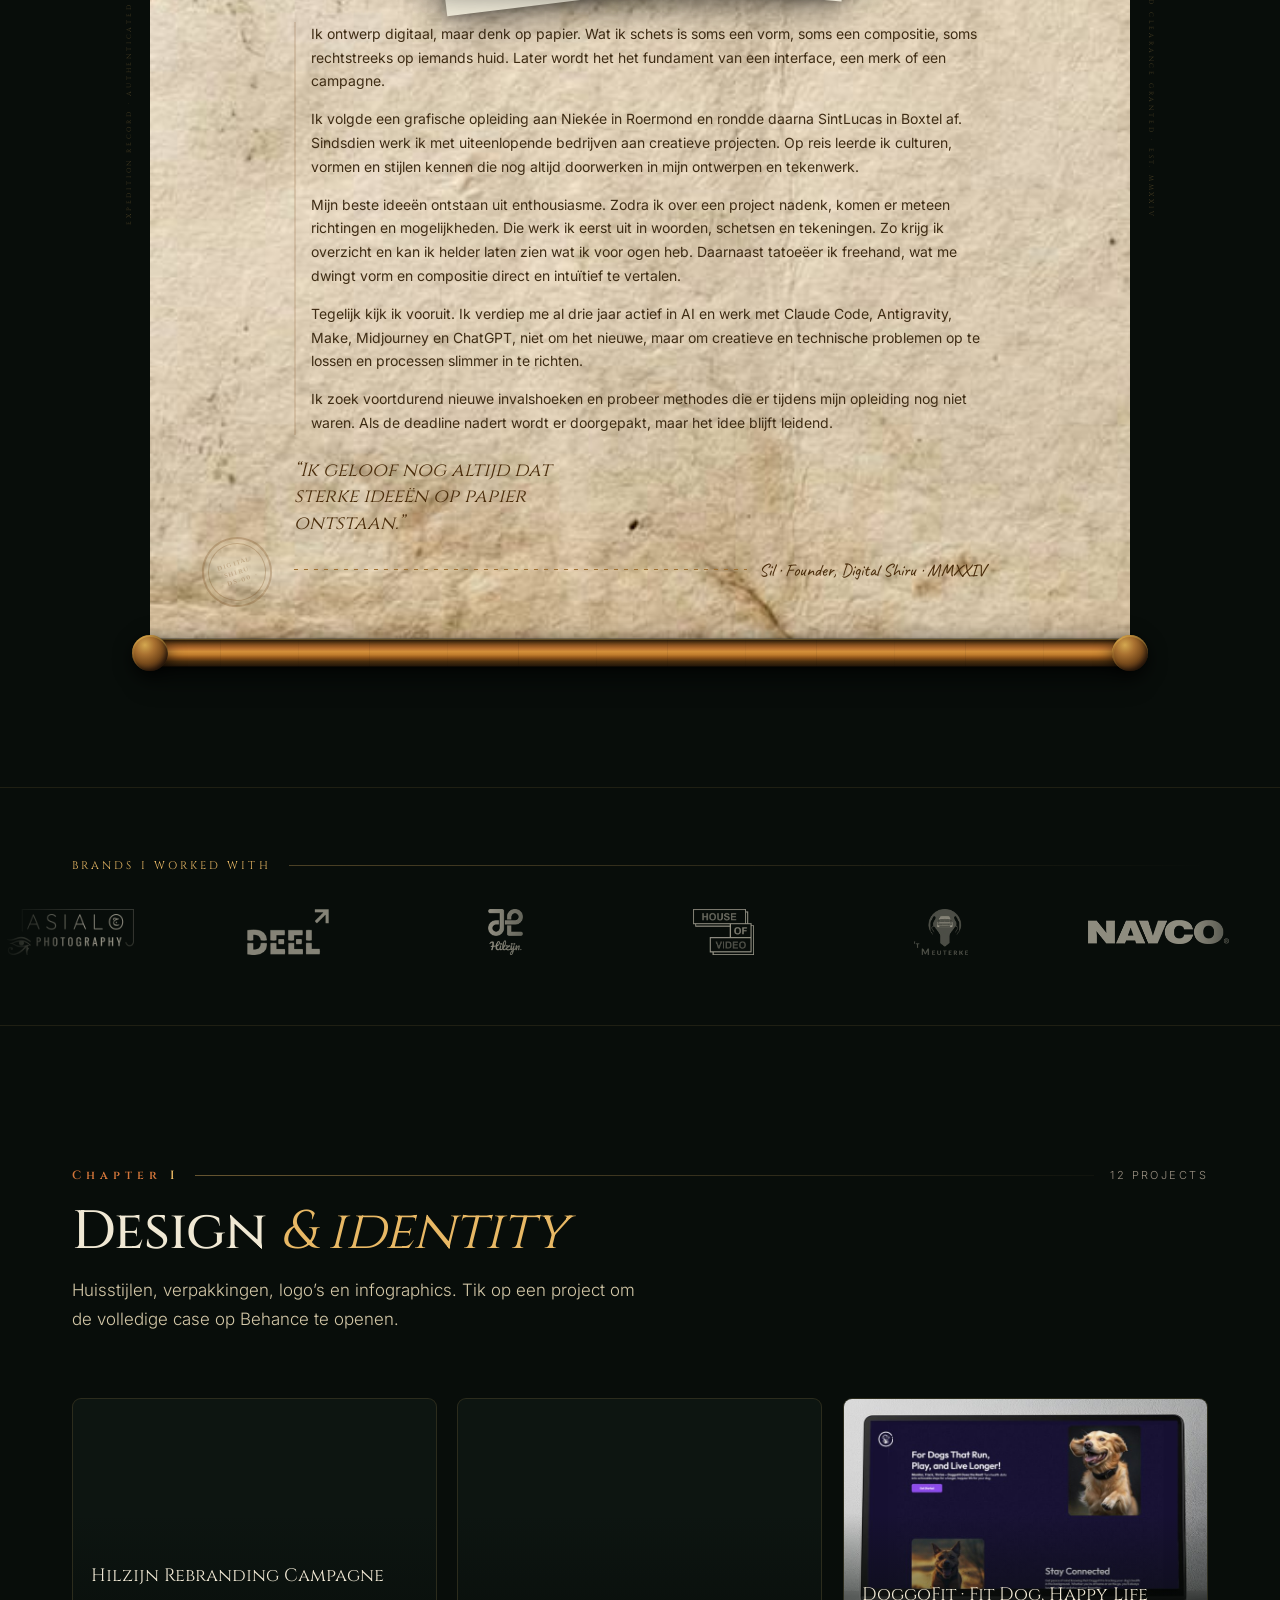
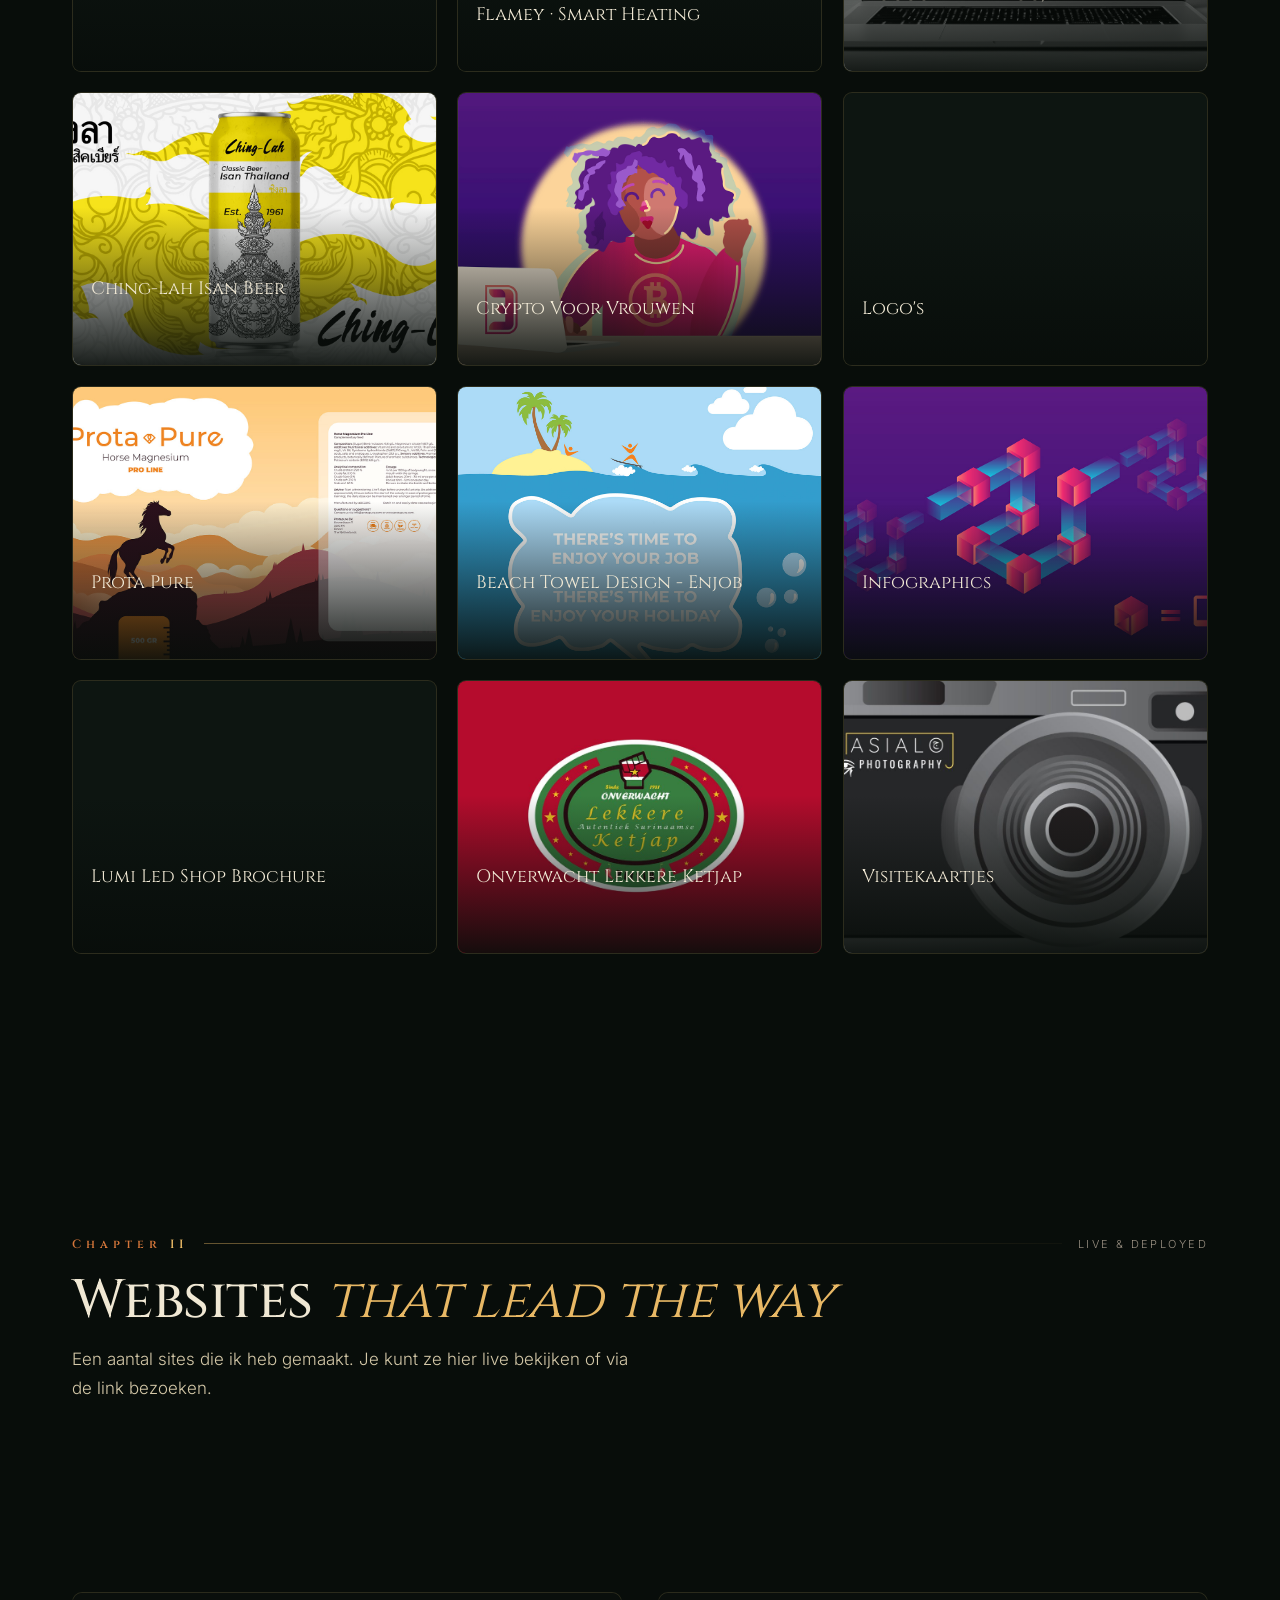
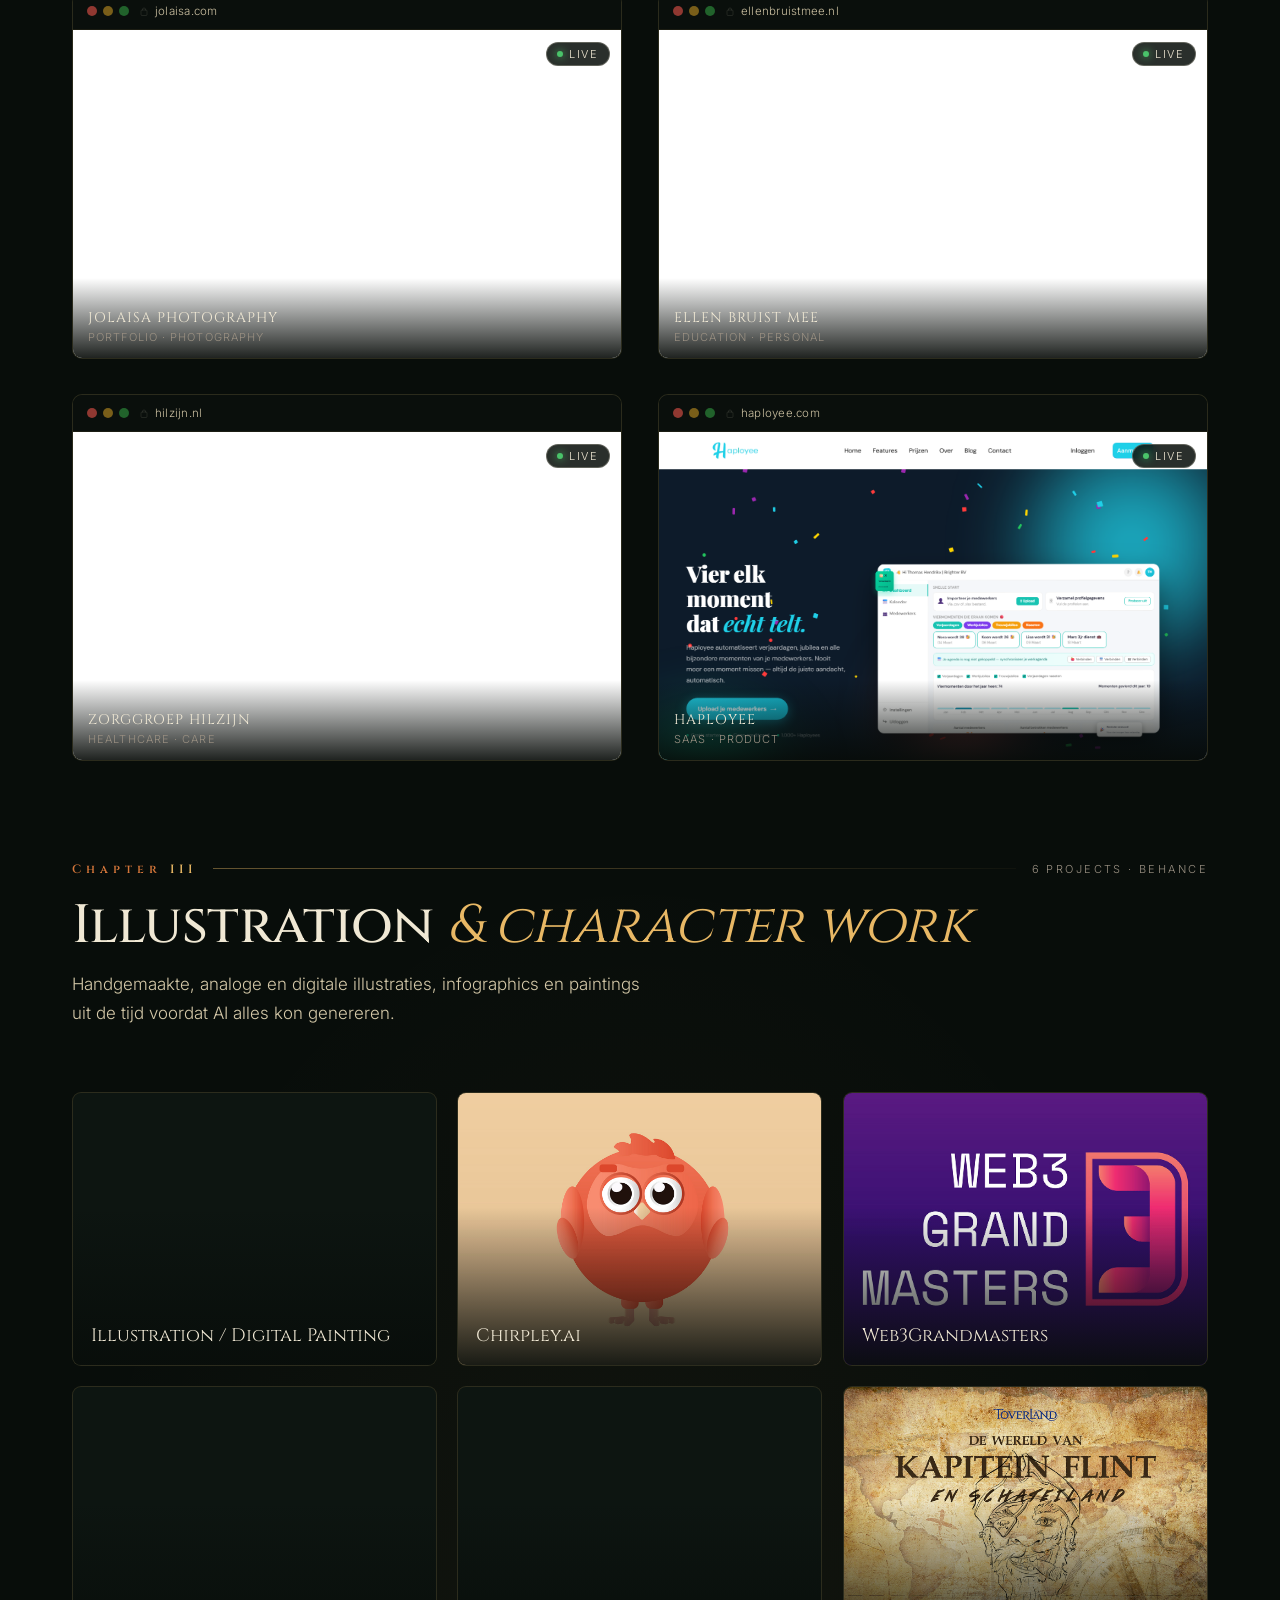
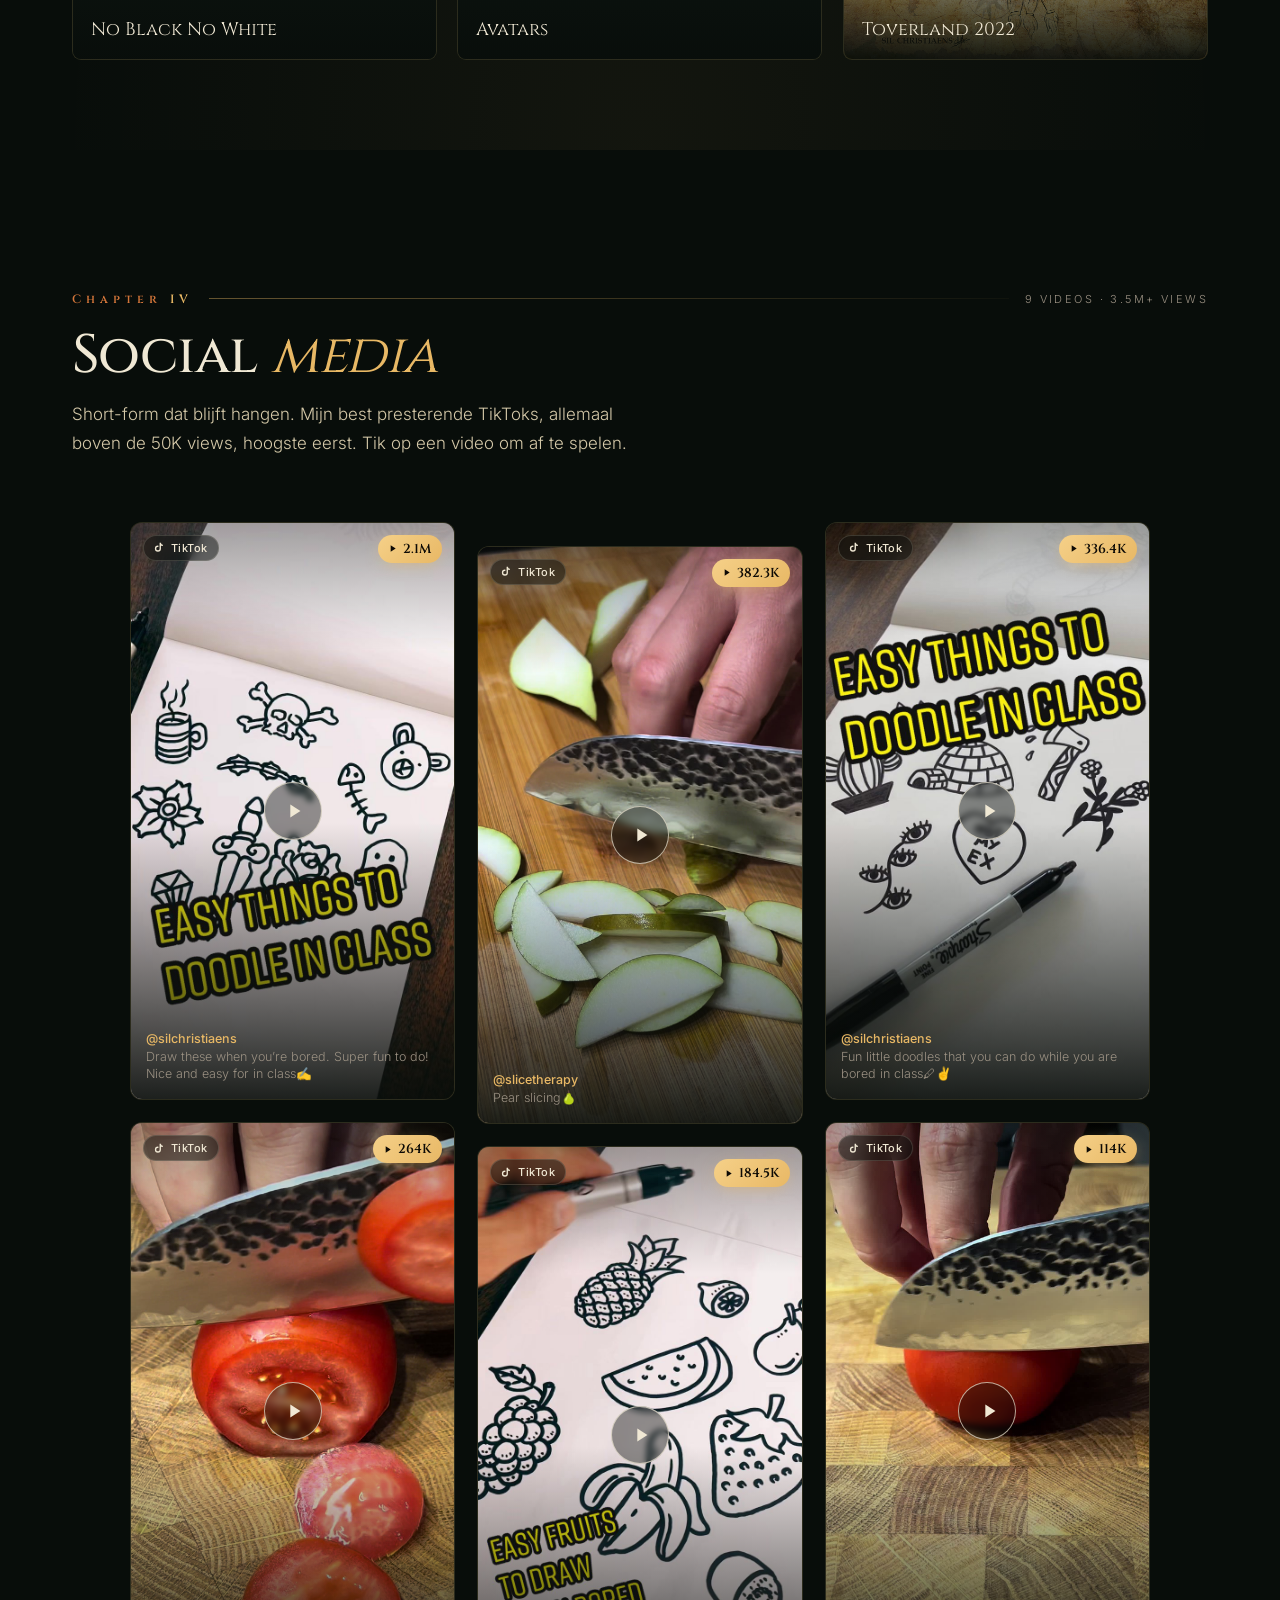
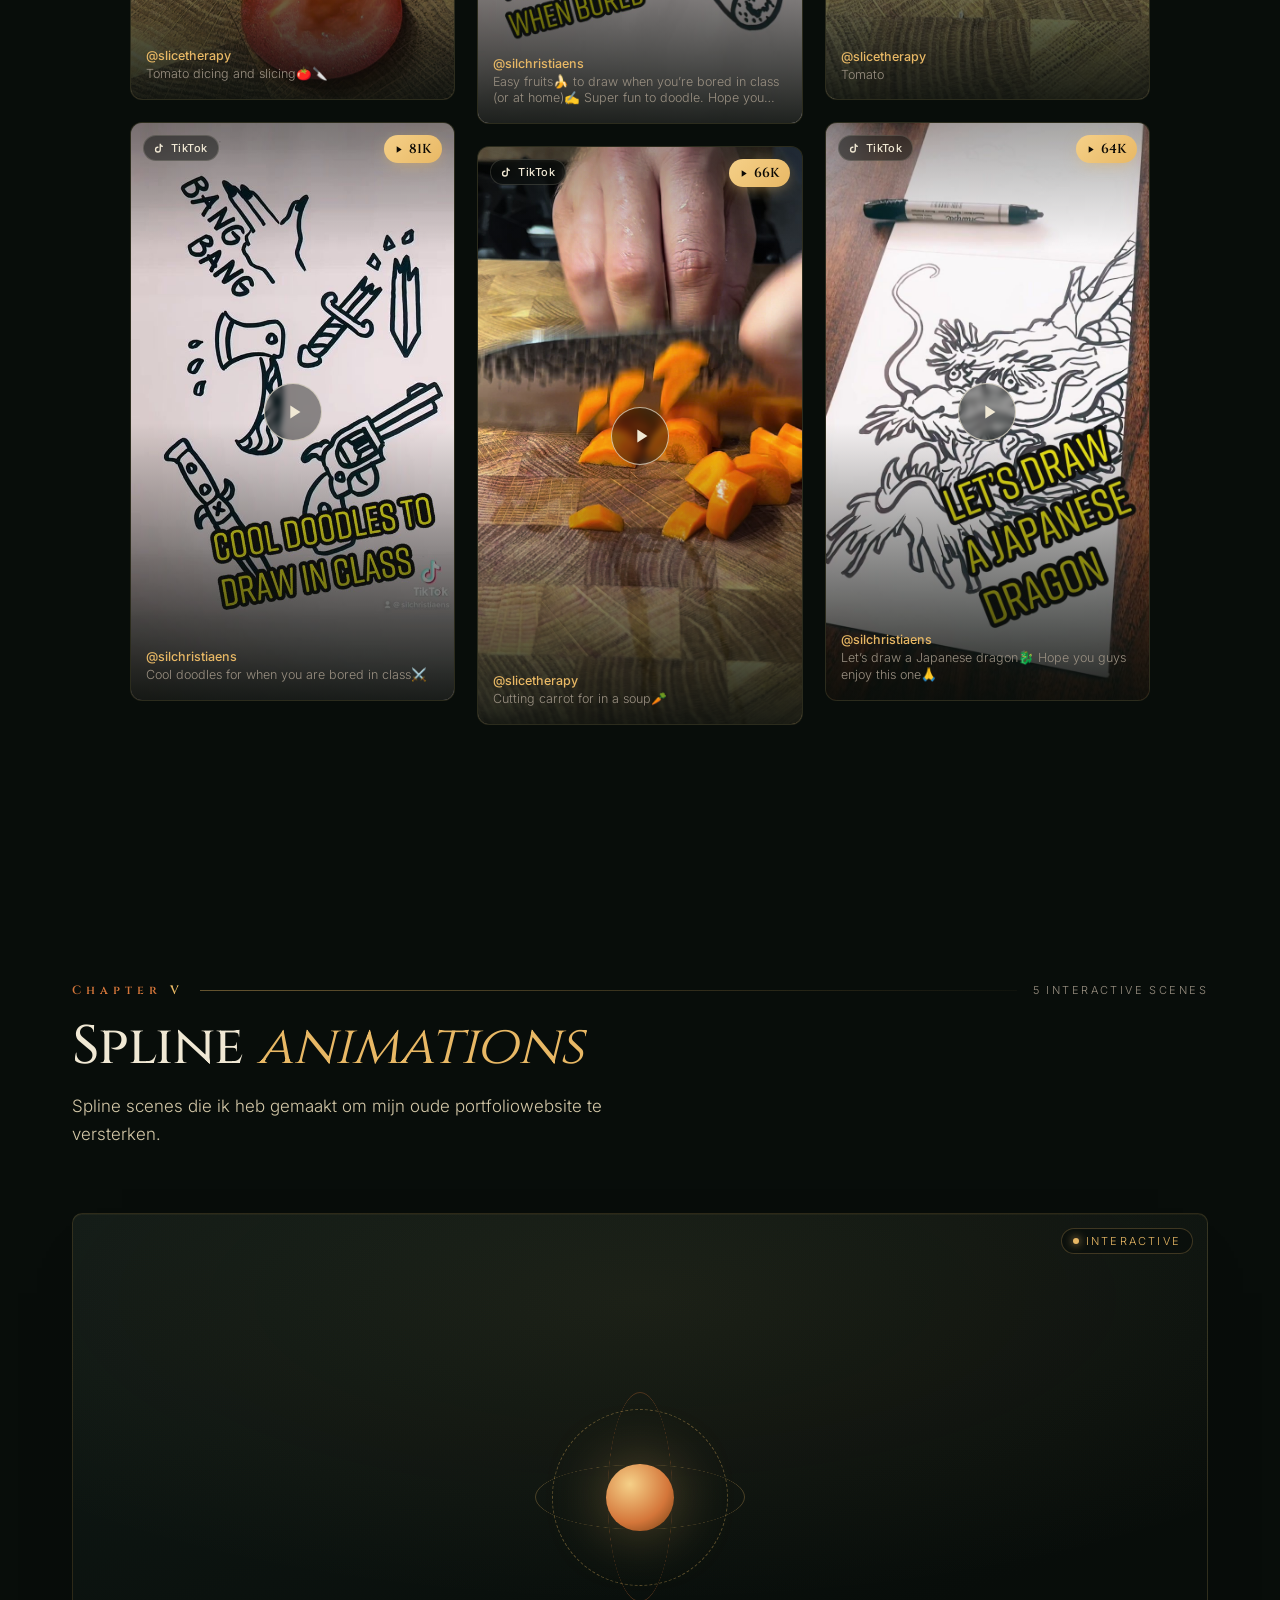
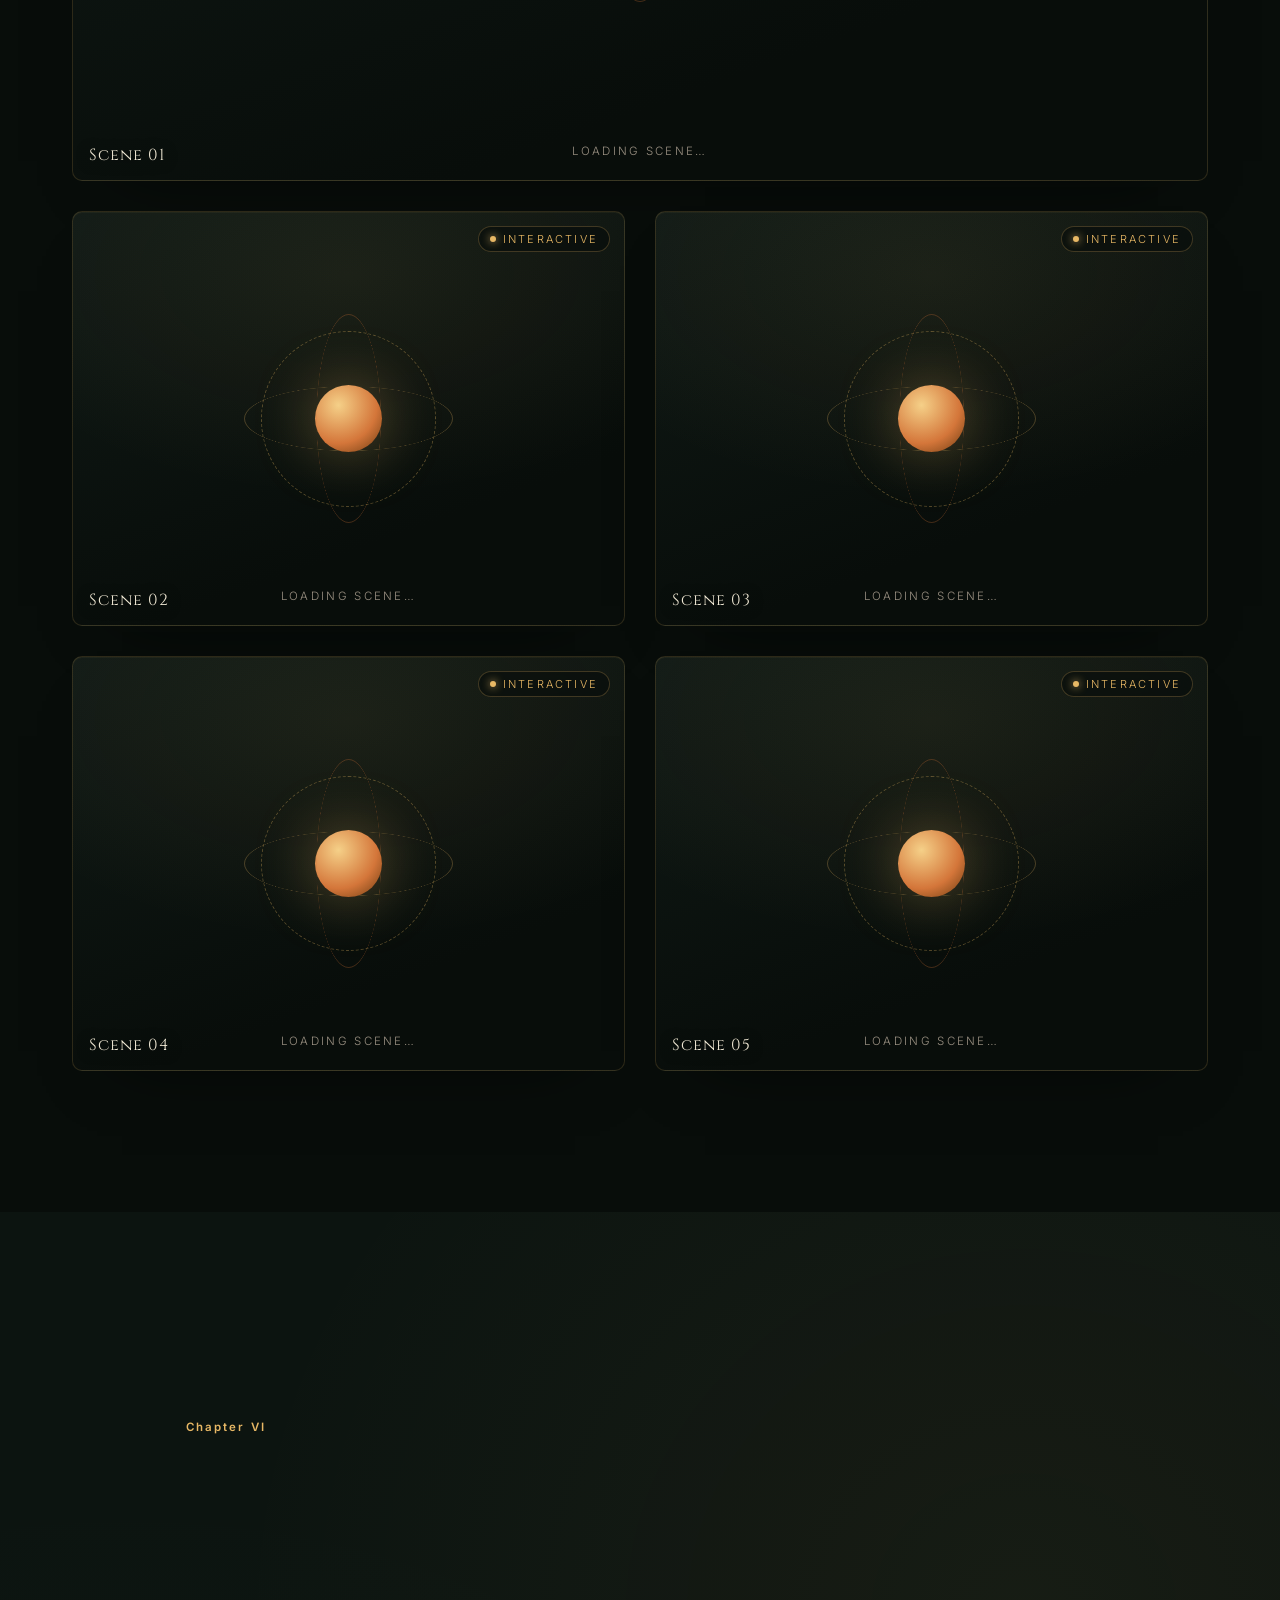
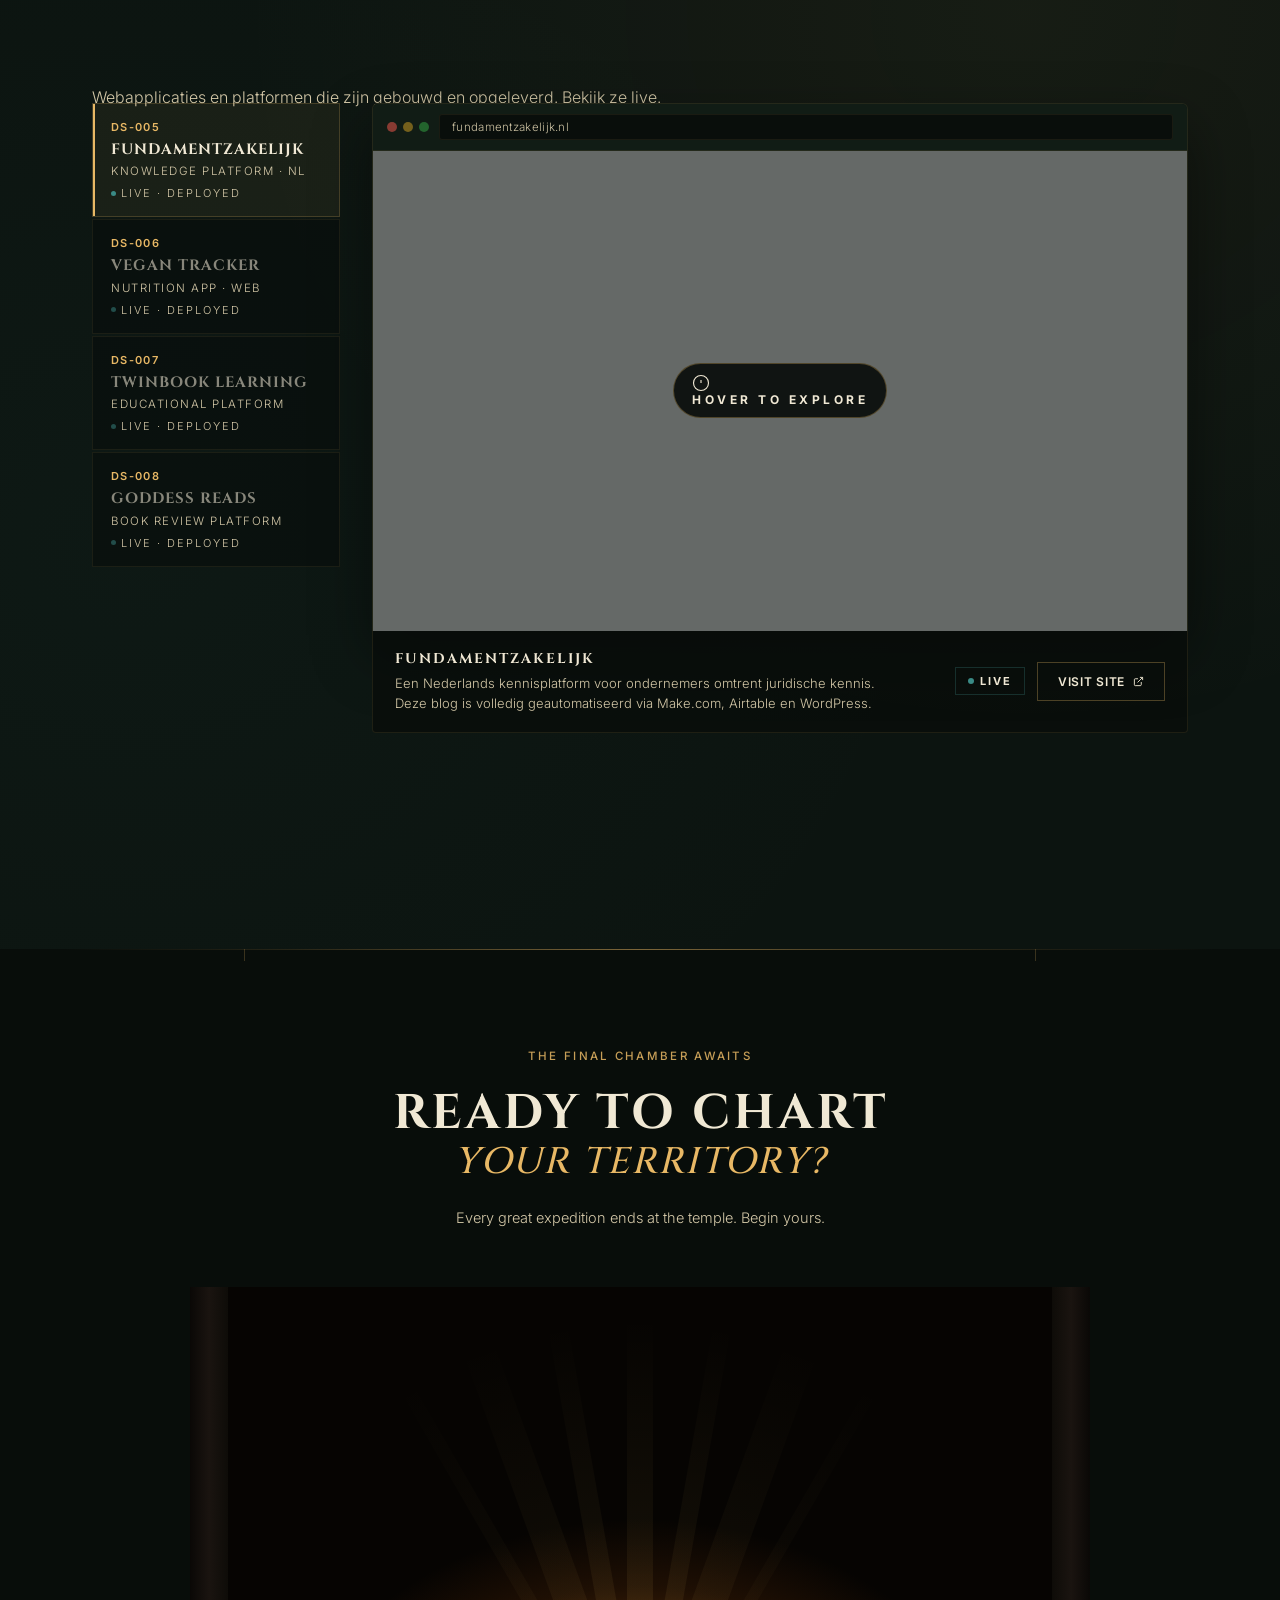
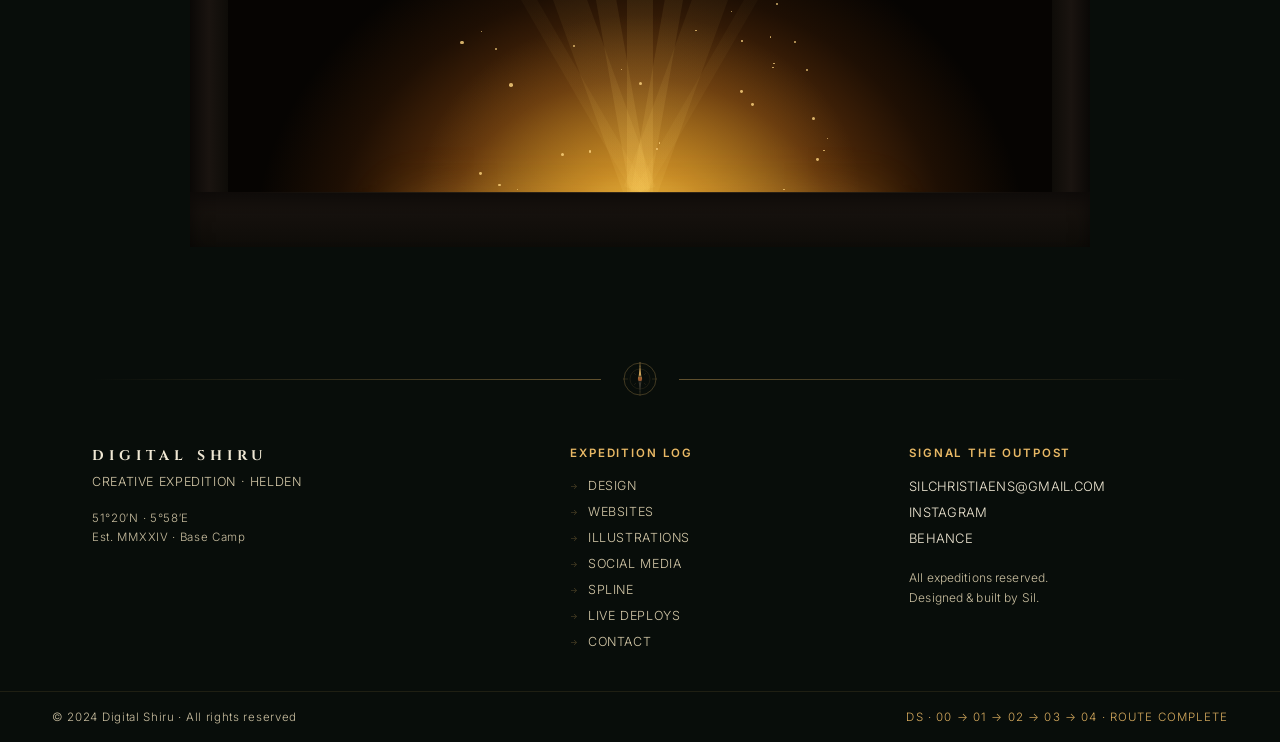
==== commit ab595e6a: "Use the apex domain in absolute URLs, matching Netlify's primary Live DNS check showed Netlify servi" ====
--- a/index.html
+++ b/index.html
@@ -8,21 +8,21 @@
   <link rel="apple-touch-icon" href="/apple-touch-icon.png" />
   <title>Digital Shiru · Creative Expedition</title>
   <meta name="description" content="Cinematic web design and intelligent automation. Welcome to the creative expedition." />
-  <link rel="canonical" href="https://www.digitalshiru.com/" />
+  <link rel="canonical" href="https://digitalshiru.com/" />
   <meta property="og:type" content="website" />
   <meta property="og:site_name" content="Digital Shiru" />
   <meta property="og:locale" content="nl_NL" />
   <meta property="og:title" content="Digital Shiru · Creative Expedition" />
   <meta property="og:description" content="Portfolio van Sil Christiaens: design, websites, illustratie en AI. Cinematisch werk dat de weg vooruit wijst." />
-  <meta property="og:url" content="https://www.digitalshiru.com/" />
-  <meta property="og:image" content="https://www.digitalshiru.com/assets/images/og-image.jpg" />
+  <meta property="og:url" content="https://digitalshiru.com/" />
+  <meta property="og:image" content="https://digitalshiru.com/assets/images/og-image.jpg" />
   <meta property="og:image:width" content="1200" />
   <meta property="og:image:height" content="630" />
   <meta property="og:image:alt" content="Digital Shiru · Creative Expedition" />
   <meta name="twitter:card" content="summary_large_image" />
   <meta name="twitter:title" content="Digital Shiru · Creative Expedition" />
   <meta name="twitter:description" content="Portfolio van Sil Christiaens: design, websites, illustratie en AI. Cinematisch werk dat de weg vooruit wijst." />
-  <meta name="twitter:image" content="https://www.digitalshiru.com/assets/images/og-image.jpg" />
+  <meta name="twitter:image" content="https://digitalshiru.com/assets/images/og-image.jpg" />
   <meta name="theme-color" content="#080d0a" />
   <link rel="preconnect" href="https://fonts.googleapis.com" />
   <link rel="preconnect" href="https://fonts.gstatic.com" crossorigin />
